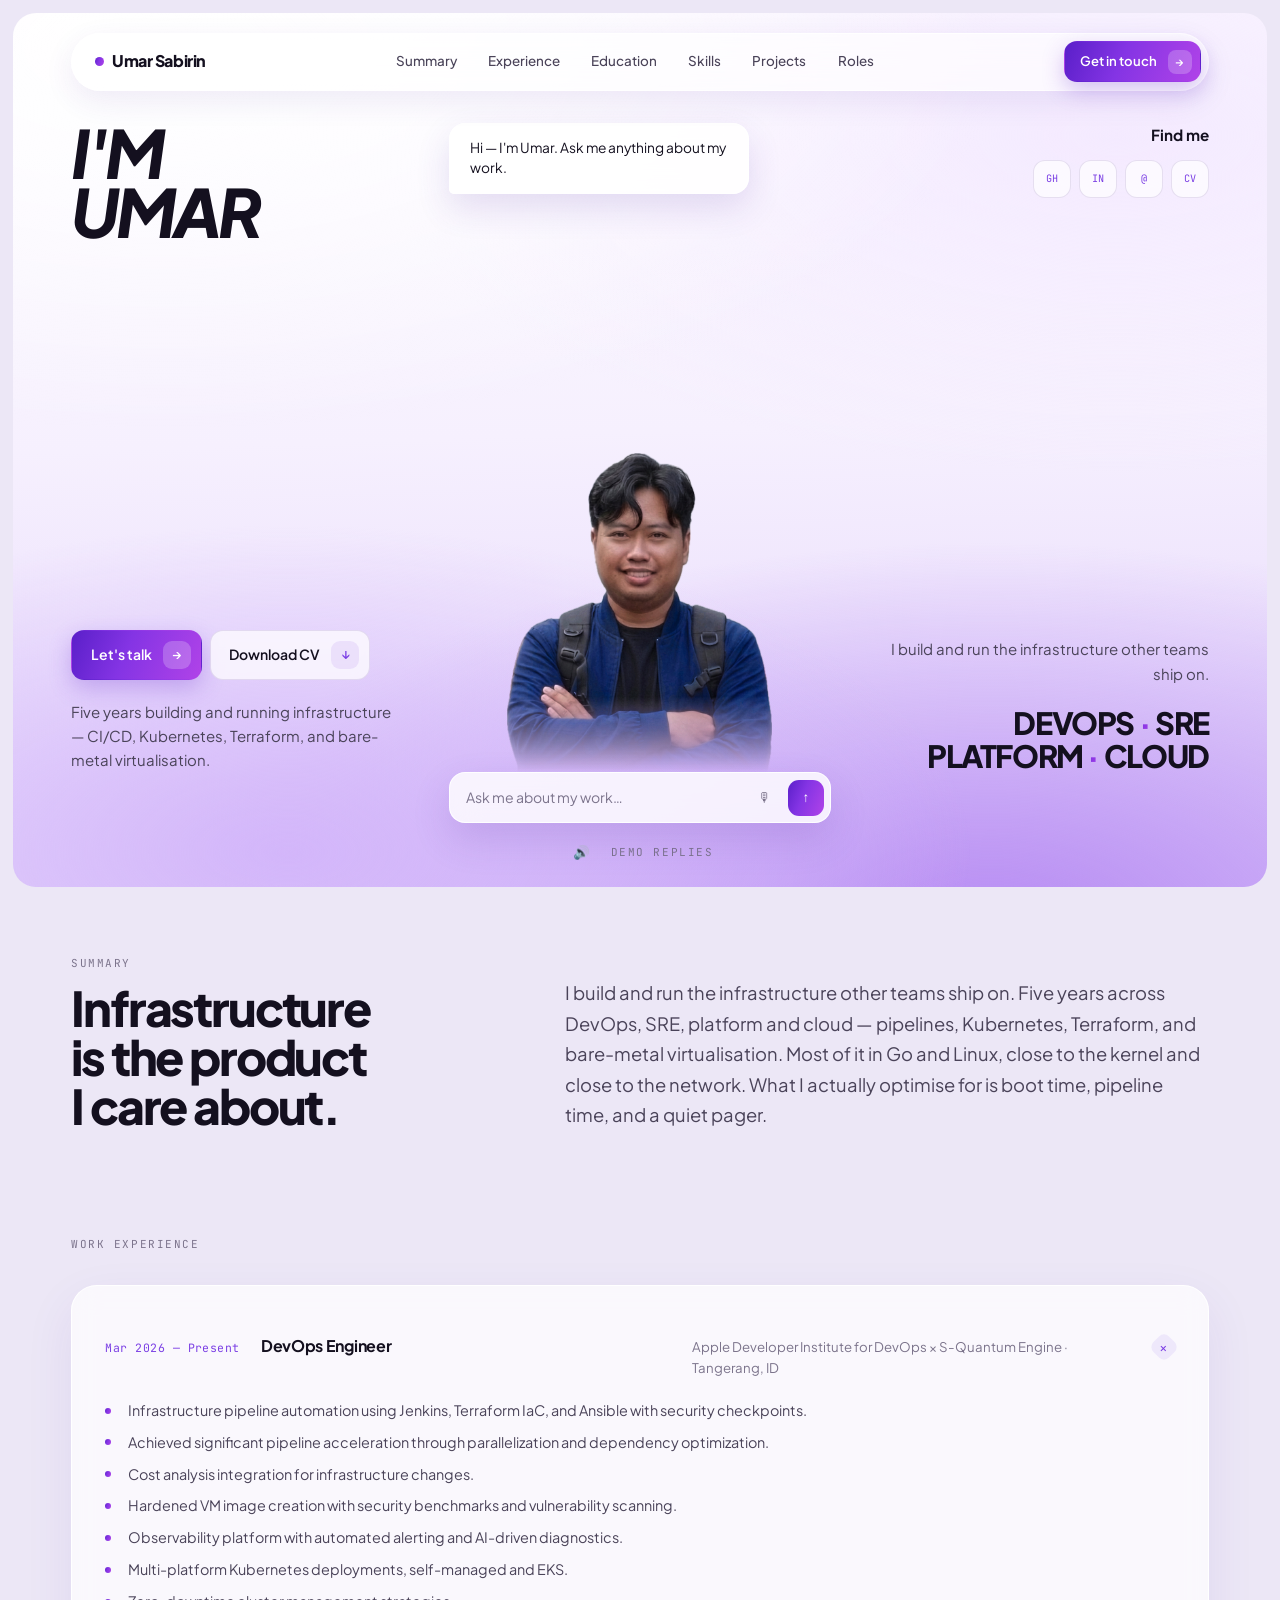
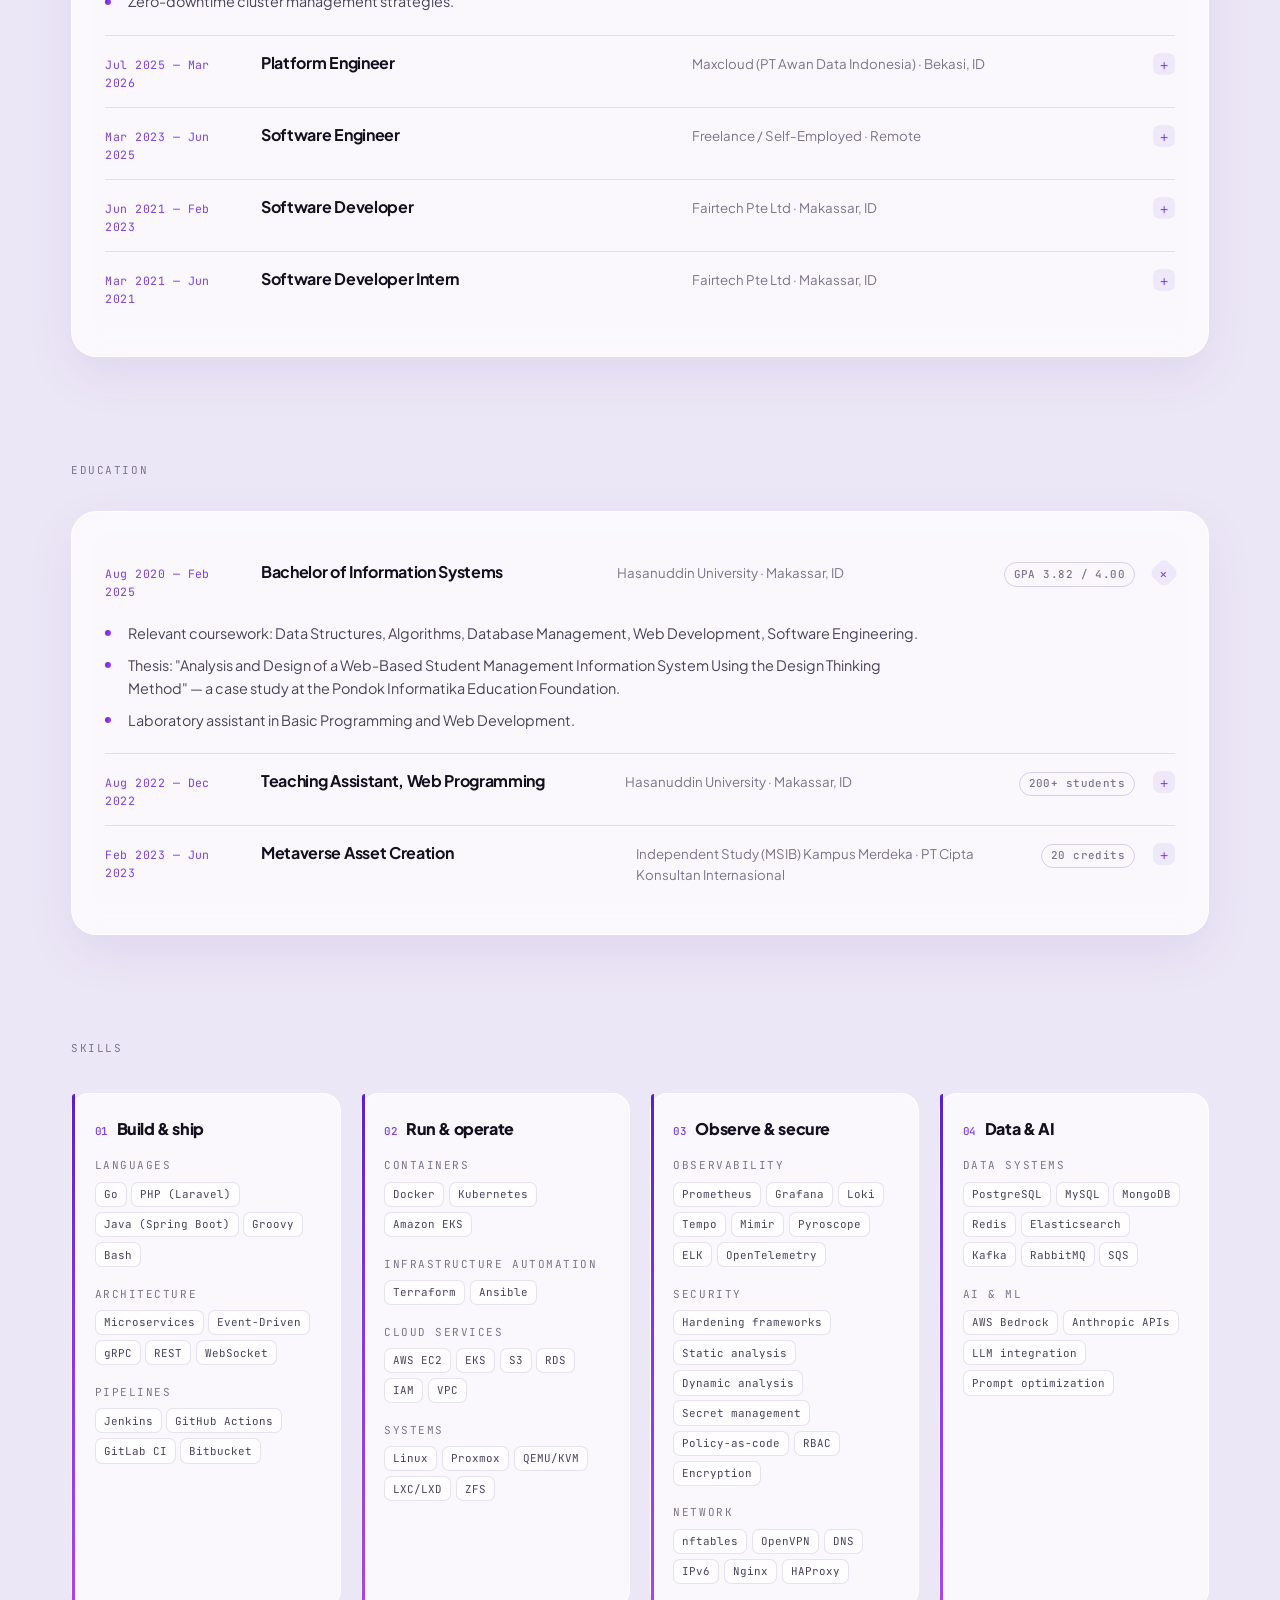
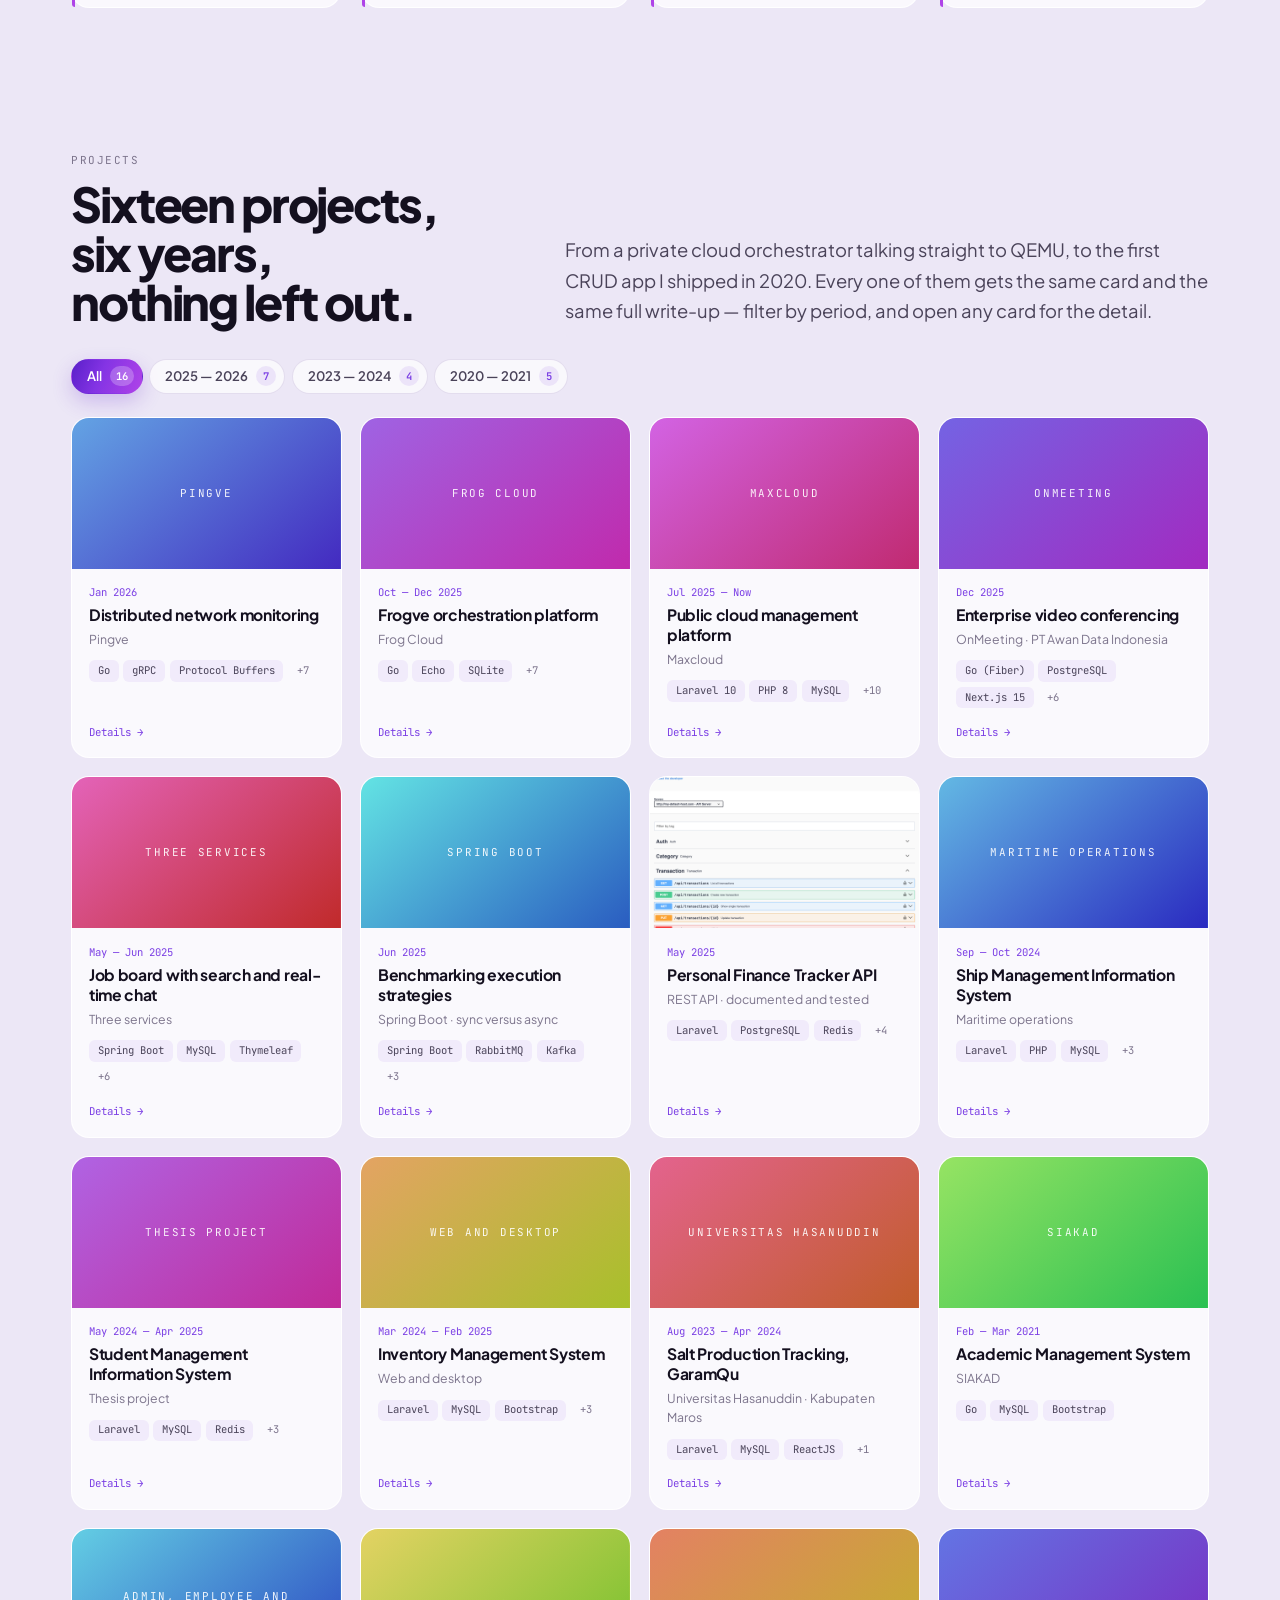
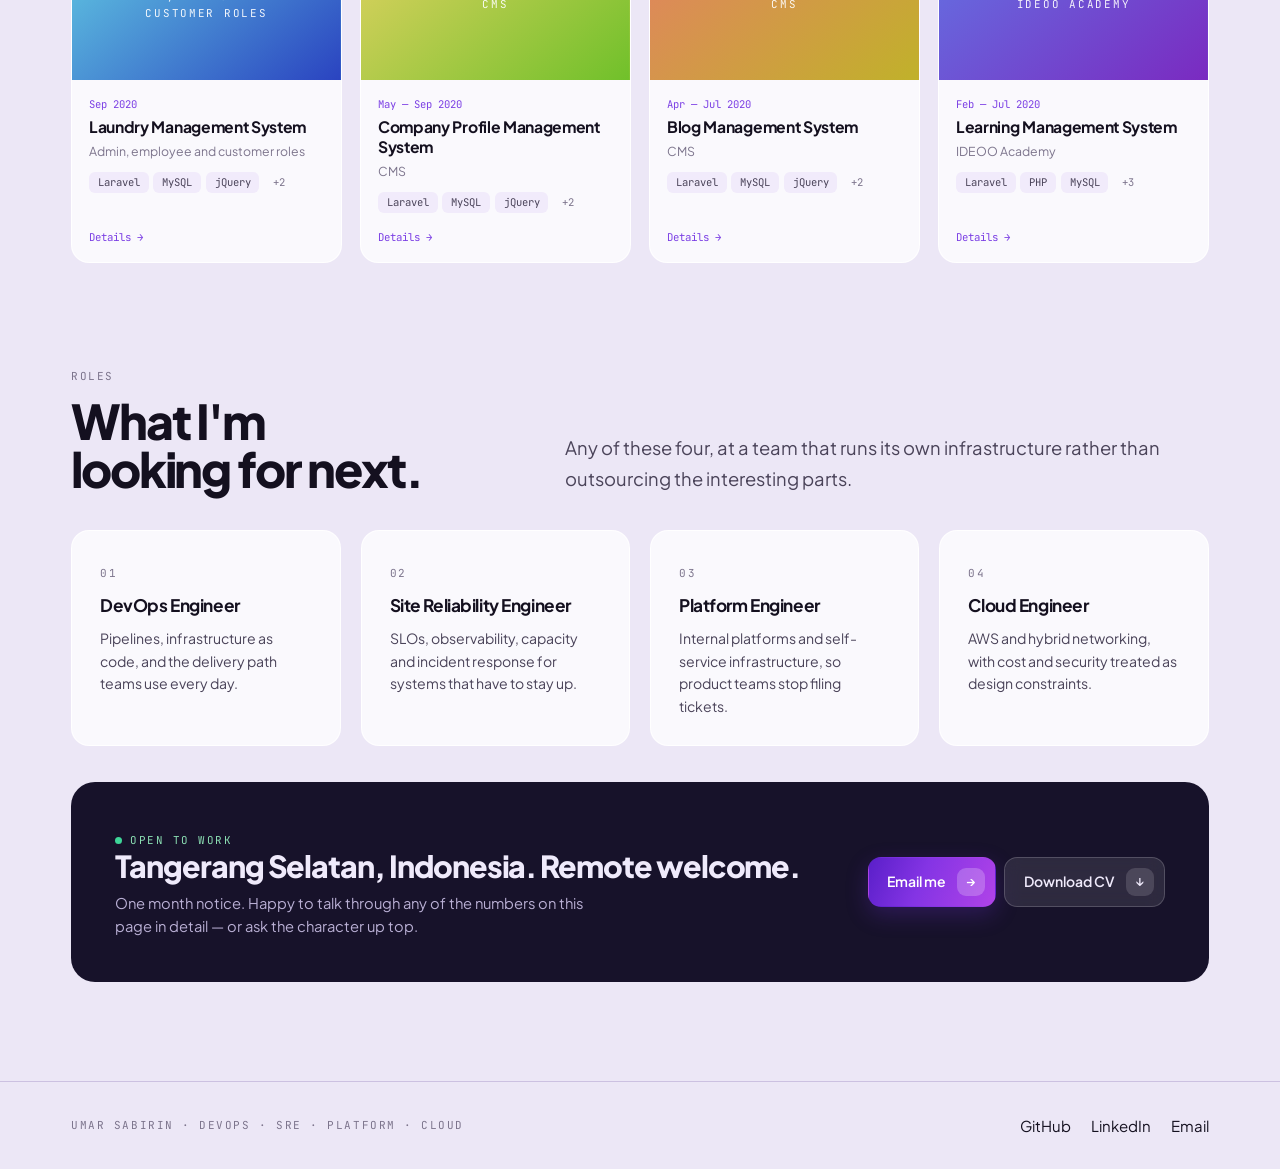
==== index.html @ d2789840 "feat: all sixteen projects as equals, skills regrouped into pillars Splitting the work into six feat" ====
<!doctype html>
<html lang="en">
<head>
<meta charset="utf-8">
<meta name="viewport" content="width=device-width, initial-scale=1">
<title>Umar Sabirin — DevOps · SRE · Platform · Cloud</title>
<meta name="description" content="Umar Sabirin — DevOps engineer. Five years across DevOps, SRE, platform and cloud.">
<link rel="preconnect" href="https://fonts.googleapis.com">
<link rel="preconnect" href="https://fonts.gstatic.com" crossorigin>
<link href="https://fonts.googleapis.com/css2?family=Plus+Jakarta+Sans:ital,wght@0,400;0,500;0,600;0,700;0,800;1,800&family=JetBrains+Mono:wght@400;500&display=swap" rel="stylesheet">
<link rel="stylesheet" href="assets/character.css">
<style>
*,*::before,*::after{box-sizing:border-box;margin:0;padding:0}
:root{
  --ink:#14101F; --ink2:#4A4359; --muted:#7C748C; --violet:#7B3FE4;
  --line:rgba(90,60,150,.14); --line2:rgba(90,60,150,.22);
  --grad:linear-gradient(112deg,#5A1FC9,#8434E4 42%,#B043E8);
  --sans:"Plus Jakarta Sans",Helvetica,Arial,sans-serif;
  --mono:"JetBrains Mono",ui-monospace,monospace;
  --gutter:clamp(1.5rem,4vw,3.5rem); --ease:cubic-bezier(.16,.84,.24,1);
  --sec:clamp(2.4rem,5.5vh,4rem);
}
html{scroll-behavior:smooth}
body{background:#ECE7F6;color:var(--ink);font-family:var(--sans);font-size:.9375rem;line-height:1.55;-webkit-font-smoothing:antialiased}
a{color:inherit;text-decoration:none}
.container{width:100%;max-width:1240px;margin-inline:auto;padding-inline:var(--gutter)}
.micro{font-family:var(--mono);font-size:.6875rem;letter-spacing:.14em;text-transform:uppercase;color:var(--muted)}

.btn{display:inline-flex;align-items:center;gap:.7rem;border-radius:13px;padding:.62rem .62rem .62rem 1.15rem;
  font-size:.875rem;font-weight:600;border:1px solid transparent;transition:transform .25s var(--ease),box-shadow .25s var(--ease),background .25s var(--ease)}
.btn i{width:28px;height:28px;border-radius:9px;display:grid;place-items:center;font-style:normal;font-size:.8rem;transition:transform .3s var(--ease)}
.btn:hover i{transform:translateX(3px)}
.btn--p{background-image:var(--grad);color:#fff;box-shadow:0 8px 22px rgba(105,45,205,.28)}
.btn--p i{background:rgba(255,255,255,.22)}
.btn--p:hover{transform:translateY(-2px)}
.btn--g{background:rgba(255,255,255,.72);border-color:var(--line);backdrop-filter:blur(8px)}
.btn--g i{background:rgba(123,63,228,.1);color:var(--violet)}
.btn--sm{padding:.48rem .48rem .48rem .95rem;font-size:.82rem}
.btn--sm i{width:24px;height:24px;border-radius:8px;font-size:.72rem}

.page{padding:clamp(.5rem,1vw,.9rem)}
.card{position:relative;min-height:calc(100svh - 2*clamp(.5rem,1vw,.9rem));display:flex;flex-direction:column;
  border-radius:clamp(16px,1.8vw,28px);overflow:clip;
  background:
    radial-gradient(115% 75% at 12% 4%,#fff 0%,rgba(255,255,255,0) 58%),
    radial-gradient(95% 62% at 88% 14%,#F4EAFF 0%,rgba(244,234,255,0) 62%),
    radial-gradient(80% 55% at 22% 96%,#D3B6FA 0%,rgba(211,182,250,0) 68%),
    radial-gradient(95% 62% at 78% 104%,#B78CF3 0%,rgba(183,140,243,0) 70%),
    linear-gradient(178deg,#FDFCFF,#F6F0FE 48%,#E3D3FB)}
.topbar{position:relative;z-index:6;padding-top:1.25rem;flex:none}
.bar{display:flex;align-items:center;gap:2rem;background:rgba(255,255,255,.66);backdrop-filter:blur(16px) saturate(1.3);
  border:1px solid rgba(255,255,255,.85);border-radius:999px;padding:.45rem .45rem .45rem 1.4rem;box-shadow:0 10px 30px rgba(80,40,160,.09)}
.brand{font-weight:800;font-size:1rem;letter-spacing:-.03em;display:inline-flex;align-items:center;gap:.55rem}
.brand span{width:9px;height:9px;border-radius:999px;background-image:var(--grad)}
.bar nav{display:flex;gap:.35rem;margin-inline:auto}
.bar nav a{font-size:.84rem;font-weight:500;color:var(--ink2);padding:.45rem .8rem;border-radius:999px}
.bar nav a:hover{background:rgba(123,63,228,.09);color:var(--violet)}
.stage{position:relative;z-index:1;flex:1;display:flex;min-height:0}
.stage>.container{flex:1;display:grid;grid-template-columns:minmax(0,1fr) minmax(260px,1.15fr) minmax(0,1fr);
  grid-template-rows:minmax(0,1fr) auto;column-gap:clamp(1.5rem,3.5vw,3.25rem);padding-block:2rem 1.25rem}
.side{grid-row:1;z-index:3;display:flex;flex-direction:column;justify-content:space-between;gap:2rem}
.side--l{grid-column:1}
.side--r{grid-column:3;align-items:flex-end;text-align:right}
.foot{display:flex;flex-direction:column;gap:1.25rem}
.side--r .foot{align-items:flex-end}
h1{font-style:italic;font-weight:800;text-transform:uppercase;font-size:clamp(2.1rem,5.2vw,4.4rem);line-height:.9;letter-spacing:-.055em}
.actions{display:flex;gap:.5rem;flex-wrap:wrap}
.blurb{line-height:1.62;color:var(--ink2);max-width:30ch}
.social h2{font-size:.95rem;font-weight:700;margin-bottom:.875rem}
.social div{display:flex;gap:.5rem;justify-content:flex-end}
.social a{width:38px;height:38px;border-radius:12px;background:rgba(255,255,255,.7);border:1px solid var(--line);
  display:grid;place-items:center;font-family:var(--mono);font-size:.64rem;color:var(--violet);transition:all .25s var(--ease)}
.social a:hover{background-image:var(--grad);color:#fff;transform:translateY(-2px)}
.hrole{font-weight:800;text-transform:uppercase;font-size:clamp(1.1rem,2.4vw,2.05rem);line-height:1.08;letter-spacing:-.045em}
.hrole em{font-style:normal;background-image:var(--grad);-webkit-background-clip:text;background-clip:text;color:transparent}
.avatar{grid-column:2;grid-row:1;z-index:2;position:relative;display:flex;align-items:flex-end;justify-content:center;min-height:0}
.avatar>[data-avatar]{width:100%;max-width:265px;height:clamp(170px,38svh,350px);
  -webkit-mask-image:linear-gradient(to bottom,#000 78%,rgba(0,0,0,.35) 93%,transparent);
  mask-image:linear-gradient(to bottom,#000 78%,rgba(0,0,0,.35) 93%,transparent)}
img[data-avatar]{object-fit:contain;object-position:50% 100%;
  animation:breathe 5.5s ease-in-out infinite}
img[data-avatar].is-speaking{animation-duration:2.4s}
.bubble{position:absolute;top:0;left:0;z-index:5;background:rgba(255,255,255,.9);backdrop-filter:blur(12px);
  border:1px solid rgba(255,255,255,.92);border-radius:16px 16px 16px 5px;padding:.875rem 1.25rem;
  width:clamp(212px,24vw,300px);max-height:46%;overflow-y:auto;font-size:.86rem;line-height:1.5;color:var(--ink);
  box-shadow:0 14px 34px rgba(80,40,160,.14);opacity:0;transform:translateY(8px) scale(.96);pointer-events:none;
  transition:opacity .4s var(--ease),transform .4s var(--ease)}
.bubble.is-visible{opacity:1;transform:none}
.composer{grid-column:2;grid-row:2;z-index:6;justify-self:center;width:100%;max-width:400px}
.composer form{display:flex;align-items:center;gap:.5rem;background:rgba(255,255,255,.82);backdrop-filter:blur(14px);
  border:1px solid rgba(255,255,255,.9);border-radius:16px;padding:.4rem .4rem .4rem 1.05rem;box-shadow:0 16px 38px rgba(80,40,160,.16)}
.composer input{flex:1;min-width:0;border:0;background:transparent;font:inherit;font-size:.88rem;color:var(--ink)}
.composer input::placeholder{color:var(--muted)}
.icon{border:0;cursor:pointer;background:transparent;width:30px;height:30px;border-radius:9px;display:grid;place-items:center;color:var(--muted)}
.icon:hover{background:rgba(123,63,228,.1);color:var(--violet)}
.send{border:0;cursor:pointer;border-radius:11px;background-image:var(--grad);color:#fff;width:36px;height:36px;display:grid;place-items:center}
.cfoot{display:flex;align-items:center;justify-content:center;gap:.875rem;margin-top:.875rem}

.sec{padding-block:var(--sec)}
.shead{display:grid;grid-template-columns:minmax(0,.8fr) minmax(0,1.2fr);gap:clamp(1.5rem,5vw,4.5rem);align-items:end}
.shead h2{font-size:clamp(1.75rem,4vw,3rem);font-weight:800;letter-spacing:-.045em;line-height:1.02;margin-top:.7rem;text-wrap:balance}
.lead{font-size:clamp(1rem,1.5vw,1.15rem);line-height:1.66;color:var(--ink2)}
@media(max-width:820px){.shead{grid-template-columns:1fr}}

.panel{background:rgba(255,255,255,.72);border:1px solid rgba(255,255,255,.9);border-radius:clamp(16px,2vw,26px);
  box-shadow:0 18px 50px rgba(80,40,160,.08);backdrop-filter:blur(14px);
  padding:clamp(1.25rem,2.6vw,2.1rem);margin-top:clamp(1.5rem,3.5vh,2.25rem)}

.xp{display:grid;gap:0}
.xp>li{list-style:none;border-top:1px solid var(--line)}
.xp>li:first-child{border-top:0}
.xp summary{cursor:pointer;list-style:none;display:flex;flex-wrap:wrap;align-items:baseline;
  gap:.3rem 1.1rem;padding-block:.95rem;border-radius:10px;transition:background .2s var(--ease)}
.xp summary::-webkit-details-marker{display:none}
.xp summary:hover{background:rgba(123,63,228,.05)}
.xp summary:hover .c{color:var(--violet)}
.xp .p{flex:0 0 138px;font-family:var(--mono);font-size:.72rem;letter-spacing:.04em;color:var(--violet)}
.xp .c{flex:1 1 210px;font-weight:700;font-size:1rem;letter-spacing:-.02em;transition:color .2s}
.xp .l{flex:1 1 240px;font-size:.83rem;color:var(--muted)}
.xp .chev{margin-left:auto;width:22px;height:22px;flex:none;display:grid;place-items:center;
  border-radius:7px;background:rgba(123,63,228,.09);color:var(--violet);font-size:.85rem;line-height:1;
  transition:transform .3s var(--ease)}
.xp details[open] .chev{transform:rotate(45deg)}
.xp .body{padding:.35rem 0 1.35rem}
.xp ul{display:grid;gap:.55rem;padding-left:0}
.xp ul li{list-style:none;position:relative;padding-left:1.4rem;color:var(--ink2);line-height:1.6;
  font-size:.9rem;max-width:74ch}
.xp ul li::before{content:"";position:absolute;left:0;top:.6em;width:6px;height:6px;border-radius:99px;background-image:var(--grad)}
.xp .gpa{font-family:var(--mono);font-size:.68rem;font-weight:500;letter-spacing:.04em;color:var(--muted);
  border:1px solid var(--line2);border-radius:999px;padding:.18rem .55rem;white-space:nowrap}
.xp .gpa--l{color:var(--violet);border-color:rgba(123,63,228,.32)}
.xp .gpa--l:hover{background:rgba(123,63,228,.1)}
.stk{display:flex;flex-wrap:wrap;gap:.3rem}
.stk li{list-style:none;padding:.18rem .55rem;max-width:none;background:rgba(123,63,228,.07);border-radius:6px;
  font-family:var(--mono);font-size:.66rem;color:var(--ink2);line-height:1.5}
.stk li::before{display:none}
.stk li.mo{background:transparent;color:var(--muted)}
.xp ul.stk{margin-bottom:.9rem}
@media(max-width:680px){.xp .p{flex-basis:100%}.xp .l{flex-basis:100%}}

.skl{margin-top:clamp(1.75rem,4vh,2.5rem);display:grid;grid-template-columns:repeat(4,minmax(0,1fr));
  gap:clamp(.9rem,1.8vw,1.25rem)}
@media(max-width:1080px){.skl{grid-template-columns:repeat(2,minmax(0,1fr))}}
@media(max-width:600px){.skl{grid-template-columns:1fr}}
.pil{position:relative;background:rgba(255,255,255,.72);border:1px solid rgba(255,255,255,.9);
  border-radius:18px;padding:clamp(1.1rem,2.2vw,1.4rem);display:flex;flex-direction:column;gap:1rem;
  opacity:0;transform:translateY(14px);
  transition:opacity .6s var(--ease),transform .6s var(--ease),box-shadow .3s var(--ease)}
.pil.in{opacity:1;transform:none}
.pil:hover{box-shadow:0 18px 44px rgba(80,40,160,.11)}
.pil::before{content:"";position:absolute;inset:0 auto 0 0;width:3px;border-radius:18px 0 0 18px;
  background-image:var(--grad);transform:scaleY(0);transform-origin:top;transition:transform .5s var(--ease) .2s}
.pil.in::before{transform:scaleY(1)}
.pil h3{display:flex;align-items:baseline;gap:.55rem;font-size:1rem;font-weight:800;letter-spacing:-.025em}
.pil h3 .n{font-family:var(--mono);font-size:.68rem;font-weight:500;color:var(--violet)}
.grp>span{display:block;margin-bottom:.45rem}
.grp+.grp{margin-top:.15rem}
.grp{opacity:0;transform:translateY(8px);transition:opacity .5s var(--ease),transform .5s var(--ease)}
.pil.in .grp{opacity:1;transform:none}
.pil.in .grp:nth-child(2){transition-delay:.14s}
.pil.in .grp:nth-child(3){transition-delay:.22s}
.pil.in .grp:nth-child(4){transition-delay:.3s}
.pil.in .grp:nth-child(5){transition-delay:.38s}
.chips{display:flex;flex-wrap:wrap;gap:.3rem}
.chips li{list-style:none;font-family:var(--mono);font-size:.68rem;color:var(--ink2);line-height:1.5;
  background:rgba(255,255,255,.7);border:1px solid var(--line);border-radius:7px;padding:.22rem .5rem;
  transition:transform .22s var(--ease),background .22s,color .22s,border-color .22s}
.chips li.hot{cursor:pointer}
.chips li.hot:hover,.chips li.on{background-image:var(--grad);color:#fff;border-color:transparent;transform:translateY(-2px)}
.hint{margin-top:1.1rem;min-height:1.35rem;font-family:var(--mono);font-size:.7rem;letter-spacing:.03em;
  color:var(--violet);opacity:0;transform:translateY(-4px);transition:opacity .25s var(--ease),transform .25s var(--ease)}
.hint.on{opacity:1;transform:none}

.filt{margin-top:clamp(1.5rem,3.5vh,2.25rem);display:flex;flex-wrap:wrap;gap:.4rem}
.fb{cursor:pointer;font:inherit;font-size:.82rem;font-weight:600;display:inline-flex;align-items:center;gap:.5rem;
  background:rgba(255,255,255,.7);border:1px solid var(--line);border-radius:999px;padding:.42rem .5rem .42rem .95rem;
  color:var(--ink2);transition:all .25s var(--ease)}
.fb i{font-style:normal;font-family:var(--mono);font-size:.66rem;min-width:20px;height:20px;padding:0 .35rem;
  border-radius:999px;background:rgba(123,63,228,.1);color:var(--violet);display:grid;place-items:center}
.fb:hover{border-color:var(--violet);color:var(--ink)}
.fb.is-on{background-image:var(--grad);border-color:transparent;color:#fff;box-shadow:0 8px 20px rgba(105,45,205,.24)}
.fb.is-on i{background:rgba(255,255,255,.24);color:#fff}

.pgrid{margin-top:clamp(1.1rem,2.5vh,1.5rem);display:grid;grid-template-columns:repeat(4,minmax(0,1fr));
  gap:clamp(.85rem,1.6vw,1.15rem)}
@media(max-width:1080px){.pgrid{grid-template-columns:repeat(3,minmax(0,1fr))}}
@media(max-width:820px){.pgrid{grid-template-columns:repeat(2,minmax(0,1fr))}}
@media(max-width:520px){.pgrid{grid-template-columns:1fr}}
.pcard.out{display:none}
.pcard.pop{animation:pop .38s var(--ease) both}
@keyframes pop{from{opacity:0;transform:translateY(12px) scale(.96)}}
.pcard{cursor:pointer;display:flex;flex-direction:column;background:rgba(255,255,255,.74);
  border:1px solid rgba(255,255,255,.9);border-radius:18px;overflow:hidden;
  transition:transform .3s var(--ease),box-shadow .3s var(--ease),opacity .3s var(--ease)}
.pcard:hover,.pcard:focus-visible{transform:translateY(-4px);box-shadow:0 20px 44px rgba(80,40,160,.15);outline:none}
.pcard.dim{opacity:.3}
.pcard.lit{box-shadow:0 0 0 2px var(--violet),0 18px 40px rgba(80,40,160,.18)}
.cov{aspect-ratio:16/9;display:grid;place-items:center;background-size:cover;background-position:center;
  background-image:linear-gradient(140deg,hsl(var(--hue) 70% 64%),hsl(calc(var(--hue) + 40) 64% 46%))}
.cov span{font-family:var(--mono);font-size:.68rem;letter-spacing:.16em;color:rgba(255,255,255,.92);
  text-align:center;padding:0 1rem}
.cov.has span{display:none}
.pcb{padding:.95rem 1.05rem .2rem;display:flex;flex-direction:column;gap:.3rem;flex:1}
.pcb .p{font-family:var(--mono);font-size:.66rem;color:var(--violet)}
.pcb h3{font-size:.98rem;font-weight:700;letter-spacing:-.02em;line-height:1.28}
.pcb .l{font-size:.77rem;color:var(--muted)}
.pcb .stk{margin-top:.4rem}
.more{padding:.75rem 1.05rem 1.05rem;font-family:var(--mono);font-size:.67rem;color:var(--violet);
  display:flex;align-items:center;gap:.4rem}
.more i{font-style:normal;transition:transform .3s var(--ease)}
.pcard:hover .more i{transform:translateX(4px)}
.pcd[hidden]{display:none}

.modal{position:fixed;inset:0;z-index:60;display:grid;place-items:center;padding:clamp(.9rem,4vw,2.5rem)}
.modal[hidden]{display:none}
.mbg{position:absolute;inset:0;background:rgba(20,14,32,.55);backdrop-filter:blur(6px);animation:mfade .3s var(--ease)}
.mbox{position:relative;width:min(720px,100%);max-height:86svh;overflow-y:auto;background:#FBF8FF;
  border-radius:clamp(16px,2vw,22px);box-shadow:0 40px 90px rgba(30,10,70,.35);animation:mrise .35s var(--ease)}
@keyframes mfade{from{opacity:0}}
@keyframes mrise{from{opacity:0;transform:translateY(18px) scale(.97)}}
.mx{position:absolute;top:.85rem;right:.85rem;z-index:2;width:34px;height:34px;border:0;cursor:pointer;
  border-radius:10px;background:rgba(255,255,255,.88);color:var(--ink);font-size:1.2rem;line-height:1;
  box-shadow:0 4px 14px rgba(30,10,70,.18)}
.mx:hover{background:#fff;color:var(--violet)}
.mcov{aspect-ratio:16/7;background-size:cover;background-position:center;display:grid;place-items:center;
  background-image:linear-gradient(140deg,hsl(var(--hue,265) 70% 64%),hsl(calc(var(--hue,265) + 40) 64% 46%))}
.mcov span{font-family:var(--mono);font-size:.72rem;letter-spacing:.18em;color:rgba(255,255,255,.92)}
.mcov.has span{display:none}
.mbody{padding:clamp(1.2rem,3vw,1.9rem)}
.mbody .p{font-family:var(--mono);font-size:.7rem;color:var(--violet)}
.mbody h3{font-size:clamp(1.15rem,2.4vw,1.5rem);font-weight:800;letter-spacing:-.03em;margin-top:.3rem;line-height:1.15}
.mbody .l{display:block;font-size:.85rem;color:var(--muted);margin-top:.3rem}
.mbody .gpa{display:inline-block;margin-top:.7rem;font-family:var(--mono);font-size:.68rem;color:var(--muted);
  border:1px solid var(--line2);border-radius:999px;padding:.18rem .55rem}
.mbody .gpa--l{color:var(--violet);border-color:rgba(123,63,228,.32)}
.mbody .stk{margin-top:.9rem}
.mbody .bl{margin-top:1.05rem;display:grid;gap:.55rem;border-top:1px solid var(--line);padding-top:1.05rem}
.mbody .bl li{list-style:none;position:relative;padding-left:1.4rem;color:var(--ink2);font-size:.89rem;line-height:1.6}
.mbody .bl li::before{content:"";position:absolute;left:0;top:.6em;width:6px;height:6px;border-radius:99px;background-image:var(--grad)}
body.lock{overflow:hidden}
@media(prefers-reduced-motion:reduce){
  .pil,.grp{opacity:1;transform:none;transition:none}
  .pil::before{transform:scaleY(1)}
  .mbg,.mbox,.pcard.pop{animation:none}
}

.roles{margin-top:clamp(1.75rem,4vh,2.5rem);display:grid;grid-template-columns:repeat(4,minmax(0,1fr));
  gap:clamp(1rem,2vw,1.25rem)}
@media(max-width:1080px){.roles{grid-template-columns:repeat(2,minmax(0,1fr))}}
@media(max-width:560px){.roles{grid-template-columns:1fr}}
.roles article{position:relative;background:rgba(255,255,255,.74);border:1px solid rgba(255,255,255,.9);
  border-radius:18px;padding:clamp(1.25rem,2.5vw,1.75rem);overflow:hidden;
  transition:transform .28s var(--ease),box-shadow .28s var(--ease)}
.roles article::before{content:"";position:absolute;inset:0 auto 0 0;width:3px;background-image:var(--grad);
  transform:scaleY(0);transform-origin:bottom;transition:transform .32s var(--ease)}
.roles article:hover{transform:translateY(-3px);box-shadow:0 18px 40px rgba(80,40,160,.12)}
.roles article:hover::before{transform:scaleY(1)}
.roles h3{margin-top:.6rem;font-size:1.08rem;font-weight:700;letter-spacing:-.025em}
.roles p{margin-top:.5rem;color:var(--ink2);font-size:.88rem;line-height:1.6}

.hire{margin-top:clamp(2rem,4vh,2.75rem);border-radius:clamp(16px,2vw,24px);background:#17122A;color:#EFEAFB;
  padding:clamp(1.75rem,4vw,2.75rem);display:grid;grid-template-columns:minmax(0,1fr) auto;
  gap:clamp(1.25rem,3vw,2.5rem);align-items:center}
.hire h3{font-size:clamp(1.3rem,2.6vw,1.9rem);font-weight:800;letter-spacing:-.035em;line-height:1.1}
.hire p{margin-top:.6rem;color:#B9AFD4;font-size:.92rem;max-width:46ch}
.hire .dot{display:inline-flex;align-items:center;gap:.5rem;font-family:var(--mono);font-size:.68rem;
  letter-spacing:.14em;text-transform:uppercase;color:#8CE0B4}
.hire .dot::before{content:"";width:7px;height:7px;border-radius:99px;background:#3ED598}
.hire .acts{display:flex;gap:.5rem;flex-wrap:wrap}
.hire .btn--g{background:rgba(255,255,255,.1);border-color:rgba(255,255,255,.18);color:#EFEAFB}
.hire .btn--g i{background:rgba(255,255,255,.14);color:#EFEAFB}
@media(max-width:820px){.hire{grid-template-columns:1fr}}

.pagefoot{border-top:1px solid var(--line2);margin-top:var(--sec)}
.pagefoot .container{display:flex;flex-wrap:wrap;gap:1rem;align-items:center;padding-block:2rem}
.pagefoot .links{margin-left:auto;display:flex;gap:1.25rem}
.pagefoot a:hover{color:var(--violet)}

@media(max-width:880px){
  .bar nav{display:none}.bar{justify-content:space-between}
  .card{min-height:0}
  .stage>.container{grid-template-columns:1fr;grid-template-rows:repeat(4,auto);row-gap:2rem;padding-block:2rem}
  .side--l{grid-column:1;grid-row:1;justify-content:flex-start;gap:1.25rem}
  .avatar{grid-column:1;grid-row:2}.avatar>[data-avatar]{height:300px}
  .composer{grid-column:1;grid-row:3;max-width:none}
  .side--r{grid-column:1;grid-row:4;align-items:flex-start;text-align:left;justify-content:flex-start;gap:1.25rem}
  .side--r .foot{align-items:flex-start}.social div{justify-content:flex-start}
  .bubble{left:auto;right:0;border-radius:16px 16px 5px 16px}
}
</style>
</head>
<body>
<div class="page"><div class="card">
  <header class="topbar"><div class="container"><div class="bar">
    <a class="brand" href="/"><span></span>Umar Sabirin</a>
    <nav>
      <a href="#summary">Summary</a><a href="#experience">Experience</a>
      <a href="#education">Education</a><a href="#skills">Skills</a>
      <a href="#projects">Projects</a><a href="#roles">Roles</a>
    </nav>
    <a class="btn btn--p btn--sm" href="mailto:umarsabirin369@gmail.com">Get in touch <i>→</i></a>
  </div></div></header>

  <main class="stage"><div class="container">
    <section class="side side--l">
      <h1>I'm<br>Umar</h1>
      <div class="foot">
        <div class="actions">
          <a class="btn btn--p" href="mailto:umarsabirin369@gmail.com">Let's talk <i>→</i></a>
          <a class="btn btn--g" href="assets/Umar_Sabirin_CV_DevOps.pdf" download>Download CV <i>↓</i></a>
        </div>
        <p class="blurb">Five years building and running infrastructure — CI/CD, Kubernetes, Terraform, and bare-metal virtualisation.</p>
      </div>
    </section>

    <figure class="avatar">
      <div class="bubble" data-bubble role="status" aria-live="polite"></div>
      <img data-avatar src="assets/umar.png" alt="Umar Sabirin" width="780" height="940">
    </figure>

    <section class="side side--r">
      <div class="social"><h2>Find me</h2><div>
        <a href="https://github.com/umars28" title="GitHub">GH</a><a href="https://www.linkedin.com/in/umar-sabirin-5896481a5" title="LinkedIn">IN</a><a href="mailto:umarsabirin369@gmail.com" title="Email">@</a><a href="assets/Umar_Sabirin_CV_DevOps.pdf" title="Download CV" download>CV</a>
      </div></div>
      <div class="foot">
        <p class="blurb">I build and run the infrastructure other teams ship on.</p>
        <p class="hrole">DevOps <em>·</em> SRE<br>Platform <em>·</em> Cloud</p>
      </div>
    </section>

    <div class="composer">
      <form data-form autocomplete="off">
        <input data-input type="text" placeholder="Ask me about my work…" aria-label="Ask Umar">
        <button class="icon" type="button" data-mic aria-label="Voice input">🎙</button>
        <button class="send" type="submit" aria-label="Send">↑</button>
      </form>
      <div class="cfoot">
        <button class="icon" type="button" data-voice aria-pressed="true" aria-label="Toggle voice">🔊</button>
        <span class="micro">Demo replies</span>
      </div>
    </div>
  </div></main>
</div></div>

<section class="sec" id="summary"><div class="container">
  <div class="shead">
    <div>
      <span class="micro">Summary</span>
      <h2>Infrastructure is the product I care about.</h2>
    </div>
    <p class="lead">I build and run the infrastructure other teams ship on. Five years across DevOps, SRE, platform and cloud — pipelines, Kubernetes, Terraform, and bare-metal virtualisation. Most of it in Go and Linux, close to the kernel and close to the network. What I actually optimise for is boot time, pipeline time, and a quiet pager.</p>
  </div>

</div></section>

<section class="sec" id="experience"><div class="container">
  <div class="shead">
    <div><span class="micro">Work experience</span></div>
  </div>

  <div class="panel">
    <ol class="xp">
      <li><details open>
        <summary>
          <span class="p">Mar 2026 — Present</span>
          <span class="c">DevOps Engineer</span>
          <span class="l">Apple Developer Institute for DevOps × S-Quantum Engine · Tangerang, ID</span>
          <span class="chev">+</span>
        </summary>
        <div class="body">
          <ul>
    <li>Infrastructure pipeline automation using Jenkins, Terraform IaC, and Ansible with security checkpoints.</li>
    <li>Achieved significant pipeline acceleration through parallelization and dependency optimization.</li>
    <li>Cost analysis integration for infrastructure changes.</li>
    <li>Hardened VM image creation with security benchmarks and vulnerability scanning.</li>
    <li>Observability platform with automated alerting and AI-driven diagnostics.</li>
    <li>Multi-platform Kubernetes deployments, self-managed and EKS.</li>
    <li>Zero-downtime cluster management strategies.</li>
          </ul>
        </div>
      </details></li>
      <li><details>
        <summary>
          <span class="p">Jul 2025 — Mar 2026</span>
          <span class="c">Platform Engineer</span>
          <span class="l">Maxcloud (PT Awan Data Indonesia) · Bekasi, ID</span>
          <span class="chev">+</span>
        </summary>
        <div class="body">
          <ul>
    <li>High-concurrency gRPC/SSE stream multiplexing engine.</li>
    <li>VM orchestration with significant performance improvements.</li>
    <li>Payment system reliability via multi-gateway architecture.</li>
    <li>Enterprise configuration system reducing deployment times.</li>
    <li>Self-service load-balancing infrastructure.</li>
    <li>Comprehensive testing across payment, streaming, and virtualization systems.</li>
          </ul>
        </div>
      </details></li>
      <li><details>
        <summary>
          <span class="p">Mar 2023 — Jun 2025</span>
          <span class="c">Software Engineer</span>
          <span class="l">Freelance / Self-Employed · Remote</span>
          <span class="chev">+</span>
        </summary>
        <div class="body">
          <ul>
    <li>Message queue performance analysis and optimization.</li>
    <li>Microservices architecture with real-time communication capabilities.</li>
    <li>API security implementation with authentication and caching.</li>
    <li>Government research platform architecture.</li>
    <li>Domain-specific platforms across maritime, retail, and education sectors.</li>
          </ul>
        </div>
      </details></li>
      <li><details>
        <summary>
          <span class="p">Jun 2021 — Feb 2023</span>
          <span class="c">Software Developer</span>
          <span class="l">Fairtech Pte Ltd · Makassar, ID</span>
          <span class="chev">+</span>
        </summary>
        <div class="body">
          <ul>
    <li>Database optimization for multi-tenant environments.</li>
    <li>Regional business logic implementation across Southeast Asia.</li>
    <li>Third-party shipping integration.</li>
    <li>Video conferencing platform integration.</li>
    <li>Search functionality implementation.</li>
          </ul>
        </div>
      </details></li>
      <li><details>
        <summary>
          <span class="p">Mar 2021 — Jun 2021</span>
          <span class="c">Software Developer Intern</span>
          <span class="l">Fairtech Pte Ltd · Makassar, ID</span>
          <span class="chev">+</span>
        </summary>
        <div class="body">
          <ul>
    <li>Content management interface development.</li>
    <li>Security validation improvements.</li>
    <li>Internal tracking systems.</li>
    <li>Database design enhancements.</li>
          </ul>
        </div>
      </details></li>
    </ol>
  </div>
</div></section>

<section class="sec" id="education"><div class="container">
  <div class="shead">
    <div><span class="micro">Education</span></div>
  </div>

  <div class="panel">
    <ol class="xp">
      <li><details open>
        <summary>
          <span class="p">Aug 2020 — Feb 2025</span>
          <span class="c">Bachelor of Information Systems</span>
          <span class="l">Hasanuddin University · Makassar, ID</span>
          <span class="gpa">GPA 3.82 / 4.00</span>
          <span class="chev">+</span>
        </summary>
        <div class="body">
          <ul>
    <li>Relevant coursework: Data Structures, Algorithms, Database Management, Web Development, Software Engineering.</li>
    <li>Thesis: "Analysis and Design of a Web-Based Student Management Information System Using the Design Thinking Method" — a case study at the Pondok Informatika Education Foundation.</li>
    <li>Laboratory assistant in Basic Programming and Web Development.</li>
          </ul>
        </div>
      </details></li>
      <li><details>
        <summary>
          <span class="p">Aug 2022 — Dec 2022</span>
          <span class="c">Teaching Assistant, Web Programming</span>
          <span class="l">Hasanuddin University · Makassar, ID</span>
          <span class="gpa">200+ students</span>
          <span class="chev">+</span>
        </summary>
        <div class="body">
          <ul>
    <li>Mentored students through Web Programming and Basic Programming courses.</li>
    <li>Guided third-year Information Systems students in Web Programming, and first-year students in Basic Programming.</li>
    <li>Ran teaching sessions, gave guidance, and marked assignments.</li>
    <li>Developed and organised course materials.</li>
          </ul>
        </div>
      </details></li>
      <li><details>
        <summary>
          <span class="p">Feb 2023 — Jun 2023</span>
          <span class="c">Metaverse Asset Creation</span>
          <span class="l">Independent Study (MSIB) Kampus Merdeka · PT Cipta Konsultan Internasional</span>
          <span class="gpa">20 credits</span>
          <span class="chev">+</span>
        </summary>
        <div class="body">
          <ul>
    <li>Coursework: Metaverse Asset Creation, Commercialization, Corporate Innovation, 3D Digital Asset Creation, Metaverse Design, Roblox Game Design and Coding.</li>
    <li>Led the team, created 3D digital assets, designed the metaverse environment, and coded the Roblox game.</li>
    <li>Final project in collaboration with Corporate Innovation Asia (CIAS) and WIR Group.</li>
          </ul>
        </div>
      </details></li>
    </ol>
  </div>
</div></section>

<section class="sec" id="skills"><div class="container">
  <div class="shead">
    <div><span class="micro">Skills</span></div>
  </div>

  <div class="skl">
    <section class="pil" style="--i:0">
      <h3><span class="n">01</span>Build & ship</h3>
      <div class="grp"><span class="micro">Languages</span><ul class="chips"><li data-t="go">Go</li><li data-t="phplaravel">PHP (Laravel)</li><li data-t="javaspringboot">Java (Spring Boot)</li><li data-t="groovy">Groovy</li><li data-t="bash">Bash</li></ul></div>
      <div class="grp"><span class="micro">Architecture</span><ul class="chips"><li data-t="microservices">Microservices</li><li data-t="eventdriven">Event-Driven</li><li data-t="grpc">gRPC</li><li data-t="rest">REST</li><li data-t="websocket">WebSocket</li></ul></div>
      <div class="grp"><span class="micro">Pipelines</span><ul class="chips"><li data-t="jenkins">Jenkins</li><li data-t="githubactions">GitHub Actions</li><li data-t="gitlabci">GitLab CI</li><li data-t="bitbucket">Bitbucket</li></ul></div>
    </section>
    <section class="pil" style="--i:1">
      <h3><span class="n">02</span>Run & operate</h3>
      <div class="grp"><span class="micro">Containers</span><ul class="chips"><li data-t="docker">Docker</li><li data-t="kubernetes">Kubernetes</li><li data-t="amazoneks">Amazon EKS</li></ul></div>
      <div class="grp"><span class="micro">Infrastructure automation</span><ul class="chips"><li data-t="terraform">Terraform</li><li data-t="ansible">Ansible</li></ul></div>
      <div class="grp"><span class="micro">Cloud services</span><ul class="chips"><li data-t="awsec2">AWS EC2</li><li data-t="eks">EKS</li><li data-t="s3">S3</li><li data-t="rds">RDS</li><li data-t="iam">IAM</li><li data-t="vpc">VPC</li></ul></div>
      <div class="grp"><span class="micro">Systems</span><ul class="chips"><li data-t="linux">Linux</li><li data-t="proxmox">Proxmox</li><li data-t="qemukvm">QEMU/KVM</li><li data-t="lxclxd">LXC/LXD</li><li data-t="zfs">ZFS</li></ul></div>
    </section>
    <section class="pil" style="--i:2">
      <h3><span class="n">03</span>Observe & secure</h3>
      <div class="grp"><span class="micro">Observability</span><ul class="chips"><li data-t="prometheus">Prometheus</li><li data-t="grafana">Grafana</li><li data-t="loki">Loki</li><li data-t="tempo">Tempo</li><li data-t="mimir">Mimir</li><li data-t="pyroscope">Pyroscope</li><li data-t="elk">ELK</li><li data-t="opentelemetry">OpenTelemetry</li></ul></div>
      <div class="grp"><span class="micro">Security</span><ul class="chips"><li data-t="hardeningframeworks">Hardening frameworks</li><li data-t="staticanalysis">Static analysis</li><li data-t="dynamicanalysis">Dynamic analysis</li><li data-t="secretmanagement">Secret management</li><li data-t="policyascode">Policy-as-code</li><li data-t="rbac">RBAC</li><li data-t="encryption">Encryption</li></ul></div>
      <div class="grp"><span class="micro">Network</span><ul class="chips"><li data-t="nftables">nftables</li><li data-t="openvpn">OpenVPN</li><li data-t="dns">DNS</li><li data-t="ipv6">IPv6</li><li data-t="nginx">Nginx</li><li data-t="haproxy">HAProxy</li></ul></div>
    </section>
    <section class="pil" style="--i:3">
      <h3><span class="n">04</span>Data & AI</h3>
      <div class="grp"><span class="micro">Data systems</span><ul class="chips"><li data-t="postgresql">PostgreSQL</li><li data-t="mysql">MySQL</li><li data-t="mongodb">MongoDB</li><li data-t="redis">Redis</li><li data-t="elasticsearch">Elasticsearch</li><li data-t="kafka">Kafka</li><li data-t="rabbitmq">RabbitMQ</li><li data-t="sqs">SQS</li></ul></div>
      <div class="grp"><span class="micro">AI & ML</span><ul class="chips"><li data-t="awsbedrock">AWS Bedrock</li><li data-t="anthropicapis">Anthropic APIs</li><li data-t="llmintegration">LLM integration</li><li data-t="promptoptimization">Prompt optimization</li></ul></div>
    </section>
  </div>
  <p class="hint" data-hint aria-live="polite"></p>
</div></section>

<section class="sec" id="projects"><div class="container">
  <div class="shead">
    <div>
      <span class="micro">Projects</span>
      <h2>Sixteen projects, six years, nothing left out.</h2>
    </div>
    <p class="lead">From a private cloud orchestrator talking straight to QEMU, to the first CRUD app I shipped in 2020. Every one of them gets the same card and the same full write-up — filter by period, and open any card for the detail.</p>
  </div>

  <div class="filt" role="group" aria-label="Filter projects by period">
    <button type="button" class="fb is-on" data-f="all">All<i>16</i></button>
    <button type="button" class="fb" data-f="a">2025 — 2026<i>7</i></button>
    <button type="button" class="fb" data-f="b">2023 — 2024<i>4</i></button>
    <button type="button" class="fb" data-f="c">2020 — 2021<i>5</i></button>
  </div>

  <div class="pgrid">
    <article class="pcard" data-k="pingve" data-era="a" style="--hue:210" tabindex="0" role="button" aria-label="Open Distributed network monitoring">
      <div class="cov" data-img="assets/proj/pingve.png"><span>PINGVE</span></div>
      <div class="pcb">
        <span class="p">Jan 2026</span>
        <h3>Distributed network monitoring</h3>
        <span class="l">Pingve</span>
        <ul class="stk"><li>Go</li><li>gRPC</li><li>Protocol Buffers</li><li class="mo">+7</li></ul>
      </div>
      <span class="more">Details <i>→</i></span>
    </article>
    <article class="pcard" data-k="frogve" data-era="a" style="--hue:268" tabindex="0" role="button" aria-label="Open Frogve orchestration platform">
      <div class="cov" data-img="assets/proj/frogve.png"><span>FROG CLOUD</span></div>
      <div class="pcb">
        <span class="p">Oct — Dec 2025</span>
        <h3>Frogve orchestration platform</h3>
        <span class="l">Frog Cloud</span>
        <ul class="stk"><li>Go</li><li>Echo</li><li>SQLite</li><li class="mo">+7</li></ul>
      </div>
      <span class="more">Details <i>→</i></span>
    </article>
    <article class="pcard" data-k="maxcloud" data-era="a" style="--hue:292" tabindex="0" role="button" aria-label="Open Public cloud management platform">
      <div class="cov" data-img="assets/proj/maxcloud.png"><span>MAXCLOUD</span></div>
      <div class="pcb">
        <span class="p">Jul 2025 — Now</span>
        <h3>Public cloud management platform</h3>
        <span class="l">Maxcloud</span>
        <ul class="stk"><li>Laravel 10</li><li>PHP 8</li><li>MySQL</li><li class="mo">+10</li></ul>
      </div>
      <span class="more">Details <i>→</i></span>
    </article>
    <article class="pcard" data-k="onmeeting" data-era="a" style="--hue:248" tabindex="0" role="button" aria-label="Open Enterprise video conferencing">
      <div class="cov" data-img="assets/proj/onmeeting.png"><span>ONMEETING</span></div>
      <div class="pcb">
        <span class="p">Dec 2025</span>
        <h3>Enterprise video conferencing</h3>
        <span class="l">OnMeeting · PT Awan Data Indonesia</span>
        <ul class="stk"><li>Go (Fiber)</li><li>PostgreSQL</li><li>Next.js 15</li><li class="mo">+6</li></ul>
      </div>
      <span class="more">Details <i>→</i></span>
    </article>
    <article class="pcard" data-k="jobboard" data-era="a" style="--hue:320" tabindex="0" role="button" aria-label="Open Job board with search and real-time chat">
      <div class="cov" data-img="assets/proj/jobboard.png"><span>THREE SERVICES</span></div>
      <div class="pcb">
        <span class="p">May — Jun 2025</span>
        <h3>Job board with search and real-time chat</h3>
        <span class="l">Three services</span>
        <ul class="stk"><li>Spring Boot</li><li>MySQL</li><li>Thymeleaf</li><li class="mo">+6</li></ul>
      </div>
      <span class="more">Details <i>→</i></span>
    </article>
    <article class="pcard" data-k="benchmark" data-era="a" style="--hue:180" tabindex="0" role="button" aria-label="Open Benchmarking execution strategies">
      <div class="cov" data-img="assets/proj/benchmark.png"><span>SPRING BOOT</span></div>
      <div class="pcb">
        <span class="p">Jun 2025</span>
        <h3>Benchmarking execution strategies</h3>
        <span class="l">Spring Boot · sync versus async</span>
        <ul class="stk"><li>Spring Boot</li><li>RabbitMQ</li><li>Kafka</li><li class="mo">+3</li></ul>
      </div>
      <span class="more">Details <i>→</i></span>
    </article>
    <article class="pcard" data-k="finance" data-era="a" style="--hue:150" tabindex="0" role="button" aria-label="Open Personal Finance Tracker API">
      <div class="cov" data-img="assets/proj/finance.png"><span>REST API</span></div>
      <div class="pcb">
        <span class="p">May 2025</span>
        <h3>Personal Finance Tracker API</h3>
        <span class="l">REST API · documented and tested</span>
        <ul class="stk"><li>Laravel</li><li>PostgreSQL</li><li>Redis</li><li class="mo">+4</li></ul>
      </div>
      <span class="more">Details <i>→</i></span>
    </article>
    <article class="pcard" data-k="smis" data-era="b" style="--hue:200" tabindex="0" role="button" aria-label="Open Ship Management Information System">
      <div class="cov" data-img="assets/proj/smis.png"><span>MARITIME OPERATIONS</span></div>
      <div class="pcb">
        <span class="p">Sep — Oct 2024</span>
        <h3>Ship Management Information System</h3>
        <span class="l">Maritime operations</span>
        <ul class="stk"><li>Laravel</li><li>PHP</li><li>MySQL</li><li class="mo">+3</li></ul>
      </div>
      <span class="more">Details <i>→</i></span>
    </article>
    <article class="pcard" data-k="student" data-era="b" style="--hue:276" tabindex="0" role="button" aria-label="Open Student Management Information System">
      <div class="cov" data-img="assets/proj/student.png"><span>THESIS PROJECT</span></div>
      <div class="pcb">
        <span class="p">May 2024 — Apr 2025</span>
        <h3>Student Management Information System</h3>
        <span class="l">Thesis project</span>
        <ul class="stk"><li>Laravel</li><li>MySQL</li><li>Redis</li><li class="mo">+3</li></ul>
      </div>
      <span class="more">Details <i>→</i></span>
    </article>
    <article class="pcard" data-k="inventory" data-era="b" style="--hue:30" tabindex="0" role="button" aria-label="Open Inventory Management System">
      <div class="cov" data-img="assets/proj/inventory.png"><span>WEB AND DESKTOP</span></div>
      <div class="pcb">
        <span class="p">Mar 2024 — Feb 2025</span>
        <h3>Inventory Management System</h3>
        <span class="l">Web and desktop</span>
        <ul class="stk"><li>Laravel</li><li>MySQL</li><li>Bootstrap</li><li class="mo">+3</li></ul>
      </div>
      <span class="more">Details <i>→</i></span>
    </article>
    <article class="pcard" data-k="garamqu" data-era="b" style="--hue:340" tabindex="0" role="button" aria-label="Open Salt Production Tracking, GaramQu">
      <div class="cov" data-img="assets/proj/garamqu.png"><span>UNIVERSITAS HASANUDDIN</span></div>
      <div class="pcb">
        <span class="p">Aug 2023 — Apr 2024</span>
        <h3>Salt Production Tracking, GaramQu</h3>
        <span class="l">Universitas Hasanuddin · Kabupaten Maros</span>
        <ul class="stk"><li>Laravel</li><li>MySQL</li><li>ReactJS</li><li class="mo">+1</li></ul>
      </div>
      <span class="more">Details <i>→</i></span>
    </article>
    <article class="pcard" data-k="siakad" data-era="c" style="--hue:96" tabindex="0" role="button" aria-label="Open Academic Management System">
      <div class="cov" data-img="assets/proj/siakad.png"><span>SIAKAD</span></div>
      <div class="pcb">
        <span class="p">Feb — Mar 2021</span>
        <h3>Academic Management System</h3>
        <span class="l">SIAKAD</span>
        <ul class="stk"><li>Go</li><li>MySQL</li><li>Bootstrap</li></ul>
      </div>
      <span class="more">Details <i>→</i></span>
    </article>
    <article class="pcard" data-k="laundry" data-era="c" style="--hue:190" tabindex="0" role="button" aria-label="Open Laundry Management System">
      <div class="cov" data-img="assets/proj/laundry.png"><span>ADMIN, EMPLOYEE AND CUSTOMER ROLES</span></div>
      <div class="pcb">
        <span class="p">Sep 2020</span>
        <h3>Laundry Management System</h3>
        <span class="l">Admin, employee and customer roles</span>
        <ul class="stk"><li>Laravel</li><li>MySQL</li><li>jQuery</li><li class="mo">+2</li></ul>
      </div>
      <span class="more">Details <i>→</i></span>
    </article>
    <article class="pcard" data-k="company" data-era="c" style="--hue:52" tabindex="0" role="button" aria-label="Open Company Profile Management System">
      <div class="cov" data-img="assets/proj/company.png"><span>CMS</span></div>
      <div class="pcb">
        <span class="p">May — Sep 2020</span>
        <h3>Company Profile Management System</h3>
        <span class="l">CMS</span>
        <ul class="stk"><li>Laravel</li><li>MySQL</li><li>jQuery</li><li class="mo">+2</li></ul>
      </div>
      <span class="more">Details <i>→</i></span>
    </article>
    <article class="pcard" data-k="blog" data-era="c" style="--hue:14" tabindex="0" role="button" aria-label="Open Blog Management System">
      <div class="cov" data-img="assets/proj/blog.png"><span>CMS</span></div>
      <div class="pcb">
        <span class="p">Apr — Jul 2020</span>
        <h3>Blog Management System</h3>
        <span class="l">CMS</span>
        <ul class="stk"><li>Laravel</li><li>MySQL</li><li>jQuery</li><li class="mo">+2</li></ul>
      </div>
      <span class="more">Details <i>→</i></span>
    </article>
    <article class="pcard" data-k="lms" data-era="c" style="--hue:232" tabindex="0" role="button" aria-label="Open Learning Management System">
      <div class="cov" data-img="assets/proj/lms.png"><span>IDEOO ACADEMY</span></div>
      <div class="pcb">
        <span class="p">Feb — Jul 2020</span>
        <h3>Learning Management System</h3>
        <span class="l">IDEOO Academy</span>
        <ul class="stk"><li>Laravel</li><li>PHP</li><li>MySQL</li><li class="mo">+3</li></ul>
      </div>
      <span class="more">Details <i>→</i></span>
    </article>
  </div>

  <div class="pcd" data-d="pingve" hidden>
    <span class="p">Jan 2026</span>
    <h3>Distributed network monitoring</h3>
    <span class="l">Pingve</span><span class="gpa">Private</span>
    <ul class="stk"><li>Go</li><li>gRPC</li><li>Protocol Buffers</li><li>Next.js</li><li>TypeScript</li><li>PostgreSQL</li><li>Redis</li><li>Docker</li><li>Prometheus</li><li>GeoIP</li></ul>
    <ul class="bl">
        <li>Built a scalable distributed monitoring system with the control plane and data plane separated architecturally.</li>
        <li>Backend in Go using gRPC and Protocol Buffers for efficient, type-safe communication between planes.</li>
        <li>Implemented probe agents suitable for global deployment, running ICMP, TCP and HTTP latency checks.</li>
        <li>Designed a real-time dashboard in Next.js and Tailwind to visualise network performance and probe status.</li>
        <li>Integrated GeoIP to map probe distribution and provide location-aware network analytics.</li>
        <li>Engineered probe authentication with JWT and token-based validation to protect network integrity.</li>
        <li>Optimised for high concurrency and horizontal scalability with Docker and clean architecture patterns.</li>
    </ul>
  </div>
  <div class="pcd" data-d="frogve" hidden>
    <span class="p">Oct — Dec 2025</span>
    <h3>Frogve orchestration platform</h3>
    <span class="l">Frog Cloud</span><span class="gpa">Confidential</span>
    <ul class="stk"><li>Go</li><li>Echo</li><li>SQLite</li><li>QEMU/KVM</li><li>Cloud-Init</li><li>nftables</li><li>OpenVPN</li><li>Kea DHCP</li><li>WebSocket</li><li>Docker</li></ul>
    <ul class="bl">
        <li>Built a private cloud orchestration platform managing the full lifecycle of virtual machines, networking and storage.</li>
        <li>Wrote a custom hypervisor manager in Go interfacing directly with QEMU/KVM, for bare-metal performance without heavy middleware.</li>
        <li>Implemented a software-defined networking layer on nftables and Linux bridges, giving isolated VPCs with dynamic NAT, firewall rules and DHCP reservation.</li>
        <li>Designed a multi-tenant project architecture with strict CPU, RAM and disk quotas, and role-based access control.</li>
        <li>Integrated automated OpenVPN provisioning for secure access to private cloud resources by distributed teams.</li>
        <li>Developed real-time monitoring and interactive VNC console access over WebSockets.</li>
        <li>Automated provisioning with cloud-init for instant VM configuration and password management.</li>
    </ul>
  </div>
  <div class="pcd" data-d="maxcloud" hidden>
    <span class="p">Jul 2025 — Now</span>
    <h3>Public cloud management platform</h3>
    <span class="l">Maxcloud</span><a class="gpa gpa--l" href="https://maxcloud.id/">maxcloud.id ↗</a>
    <ul class="stk"><li>Laravel 10</li><li>PHP 8</li><li>MySQL</li><li>Redis</li><li>RabbitMQ</li><li>Laravel Reverb</li><li>Proxmox API</li><li>PowerDNS</li><li>Xendit</li><li>Duitku</li><li>Docker</li><li>Sentry</li><li>JWT</li></ul>
    <ul class="bl">
        <li>Built an end-to-end platform automating the provisioning and billing of virtual infrastructure.</li>
        <li>High-performance REST API on Laravel 10 using a service-repository pattern and Laravel Actions for modular domain logic.</li>
        <li>Engineered a node allocation algorithm optimising CPU and RAM placement across Proxmox clusters for balanced load and high availability.</li>
        <li>Automated IPv6 provisioning via SLAAC and integrated PowerDNS for real-time domain management and load balancer configuration.</li>
        <li>Designed a modular payment gateway abstraction able to hot-swap providers, handle callbacks and reconcile transactions automatically.</li>
        <li>Built a reactive notification system on Redis atomic counters for precise usage tracking, plus a Telegram bot for instant alerts.</li>
        <li>Secured access with JWT and Google 2FA, and wired Sentry for error tracking and performance monitoring.</li>
    </ul>
  </div>
  <div class="pcd" data-d="onmeeting" hidden>
    <span class="p">Dec 2025</span>
    <h3>Enterprise video conferencing</h3>
    <span class="l">OnMeeting · PT Awan Data Indonesia</span><a class="gpa gpa--l" href="https://onmeeting.id">onmeeting.id ↗</a>
    <ul class="stk"><li>Go (Fiber)</li><li>PostgreSQL</li><li>Next.js 15</li><li>TailwindCSS</li><li>WebRTC</li><li>PlugNMeet</li><li>Docker</li><li>HAProxy</li><li>GitLab CI/CD</li></ul>
    <ul class="bl">
        <li>Developed a sovereign, enterprise-grade video conferencing platform for independent and secure digital communication.</li>
        <li>Backend in Go (Fiber) and PostgreSQL delivering a REST API for JWT authentication and meeting orchestration.</li>
        <li>Frontend in Next.js 15 and TailwindCSS, responsive, with Framer Motion and AOS for interaction.</li>
        <li>Integrated PlugNMeet over WebRTC for HD video and audio, screen sharing, real-time chat and a multi-user whiteboard.</li>
        <li>Implemented RTMP multi-broadcasting for live streaming and cloud recording management from the admin dashboard.</li>
        <li>Orchestrated deployment on VPS with Docker and HAProxy for load balancing, SSL termination and high availability.</li>
    </ul>
  </div>
  <div class="pcd" data-d="jobboard" hidden>
    <span class="p">May — Jun 2025</span>
    <h3>Job board with search and real-time chat</h3>
    <span class="l">Three services</span><a class="gpa gpa--l" href="https://github.com/umars28/job-board">GitHub ↗</a>
    <ul class="stk"><li>Spring Boot</li><li>MySQL</li><li>Thymeleaf</li><li>Elasticsearch</li><li>ELK</li><li>RabbitMQ</li><li>WebSocket</li><li>Prometheus</li><li>Grafana</li></ul>
    <ul class="bl">
        <li>Built a job board platform serving employers and job seekers.</li>
        <li>Backend on Spring Boot and MySQL, with a server-side rendered frontend in Thymeleaf.</li>
        <li>Implemented full-text search with Elasticsearch and audit logging through the ELK stack.</li>
        <li>Separated the notification service behind RabbitMQ for asynchronous delivery, with REST APIs for notification management.</li>
        <li>Added real-time chat as a separate WebSocket service connecting job seekers and companies.</li>
        <li>Wired Prometheus and Grafana to visualise service performance and availability.</li>
        <li>Supported role-based access for admin, company and job seeker, plus job posting and application tracking.</li>
    </ul>
  </div>
  <div class="pcd" data-d="benchmark" hidden>
    <span class="p">Jun 2025</span>
    <h3>Benchmarking execution strategies</h3>
    <span class="l">Spring Boot · sync versus async</span><a class="gpa gpa--l" href="https://github.com/umars28/spring-sync-vs-async-benchmark">GitHub ↗</a>
    <ul class="stk"><li>Spring Boot</li><li>RabbitMQ</li><li>Kafka</li><li>Redis Pub/Sub</li><li>Apache Benchmark</li><li>Bash</li></ul>
    <ul class="bl">
        <li>Ran a benchmarking study on the performance trade-offs between synchronous and asynchronous execution in Spring Boot.</li>
        <li>Compared traditional blocking request handling against @Async with both SimpleAsyncTaskExecutor and ThreadPoolTaskExecutor.</li>
        <li>Compared message-based asynchronous processing across RabbitMQ, Kafka and Redis Pub/Sub.</li>
        <li>Used Apache Benchmark and Bash to simulate concurrency and measure throughput, latency and scalability under increasing load.</li>
        <li>Analysed and visualised the results to identify which strategy fits which requirement — high throughput against low latency.</li>
        <li>Produced recommendations for choosing an execution model in real-world Spring Boot applications.</li>
    </ul>
  </div>
  <div class="pcd" data-d="finance" hidden>
    <span class="p">May 2025</span>
    <h3>Personal Finance Tracker API</h3>
    <span class="l">REST API · documented and tested</span><a class="gpa gpa--l" href="https://github.com/umars28/personal-finance-tracker">GitHub ↗</a>
    <ul class="stk"><li>Laravel</li><li>PostgreSQL</li><li>Redis</li><li>Docker</li><li>Swagger</li><li>Repository Pattern</li><li>PHPUnit</li></ul>
    <ul class="bl">
        <li>RESTful API to track daily income and expenses.</li>
        <li>Secure authentication with Laravel Sanctum.</li>
        <li>CRUD operations for transactions and categories.</li>
        <li>Monthly summaries served from Redis caching.</li>
        <li>Advanced filtering by date, type and category.</li>
        <li>Repository pattern for maintainable, testable code.</li>
        <li>Swagger and OpenAPI for automatically generated API docs.</li>
        <li>Unit and feature tests with PHPUnit.</li>
        <li>Containerised with Docker across app, Redis and PostgreSQL.</li>
    </ul>
  </div>
  <div class="pcd" data-d="smis" hidden>
    <span class="p">Sep — Oct 2024</span>
    <h3>Ship Management Information System</h3>
    <span class="l">Maritime operations</span><span class="gpa">Private</span>
    <ul class="stk"><li>Laravel</li><li>PHP</li><li>MySQL</li><li>Bootstrap</li><li>jQuery</li><li>AJAX</li></ul>
    <ul class="bl">
        <li>Worked as full-stack developer on an SMIS supporting maritime operations.</li>
        <li>Built the system for agent, operational staff, supervisor and HOA roles.</li>
        <li>Data entry modules covering SOD, Veson and cost management.</li>
        <li>Reporting modules for master data and annual reports.</li>
        <li>Master data for customers, ships, ports, agents and cargo.</li>
        <li>User management with role-based access control.</li>
        <li>Responsive UI using Bootstrap, jQuery and AJAX.</li>
        <li>Streamlined ship operations and agency tasks through centralised management.</li>
    </ul>
  </div>
  <div class="pcd" data-d="student" hidden>
    <span class="p">May 2024 — Apr 2025</span>
    <h3>Student Management Information System</h3>
    <span class="l">Thesis project</span><span class="gpa">Private</span>
    <ul class="stk"><li>Laravel</li><li>MySQL</li><li>Redis</li><li>Bootstrap</li><li>jQuery</li><li>AJAX</li></ul>
    <ul class="bl">
        <li>Developed as the thesis project for graduation.</li>
        <li>Managed data for students, parents, mentors and administrators.</li>
        <li>Features covering activity scheduling, student progress reports to parents, and learning curriculum management.</li>
        <li>Mentoring progress tracking for student development.</li>
        <li>Redis for authentication rate limiting and query caching.</li>
        <li>Responsive UI with Bootstrap, jQuery and AJAX.</li>
        <li>Improved school operations through centralised student data management.</li>
    </ul>
  </div>
  <div class="pcd" data-d="inventory" hidden>
    <span class="p">Mar 2024 — Feb 2025</span>
    <h3>Inventory Management System</h3>
    <span class="l">Web and desktop</span><span class="gpa">Private</span>
    <ul class="stk"><li>Laravel</li><li>MySQL</li><li>Bootstrap</li><li>jQuery</li><li>AJAX</li><li>Python</li></ul>
    <ul class="bl">
        <li>Developed an inventory management system with admin and cashier roles.</li>
        <li>Full-stack web system built on Laravel, MySQL, Bootstrap, jQuery and AJAX.</li>
        <li>Desktop application for the cashier written in Python over a web view.</li>
        <li>Features for product transactions, product listings and detailed Excel reports.</li>
        <li>New product entry with barcode support.</li>
        <li>Customer management for buyer data.</li>
    </ul>
  </div>
  <div class="pcd" data-d="garamqu" hidden>
    <span class="p">Aug 2023 — Apr 2024</span>
    <h3>Salt Production Tracking, GaramQu</h3>
    <span class="l">Universitas Hasanuddin · Kabupaten Maros</span><span class="gpa">Private</span>
    <ul class="stk"><li>Laravel</li><li>MySQL</li><li>ReactJS</li><li>REST API</li></ul>
    <ul class="bl">
        <li>Served as system architect and backend code reviewer.</li>
        <li>Designed the system architecture and database structure.</li>
        <li>Reviewed the backend REST API code across Laravel and MySQL.</li>
        <li>Frontend developed in ReactJS against the API.</li>
        <li>Enabled salt farmers to enter production data and report issues.</li>
        <li>Comment feature connecting farmers, Universitas Hasanuddin researchers and local government.</li>
        <li>Graphical production statistics to support decision-making.</li>
        <li>Improved traceability and transparency for local salt production.</li>
    </ul>
  </div>
  <div class="pcd" data-d="siakad" hidden>
    <span class="p">Feb — Mar 2021</span>
    <h3>Academic Management System</h3>
    <span class="l">SIAKAD</span><a class="gpa gpa--l" href="https://github.com/umars28/academic-information-system">GitHub ↗</a>
    <ul class="stk"><li>Go</li><li>MySQL</li><li>Bootstrap</li></ul>
    <ul class="bl">
        <li>Developed an academic information system.</li>
        <li>Core features covering course scheduling, subject management, lecturer assignments and student enrolment.</li>
        <li>Designed the relational database structure for classes, subjects, schedules, lecturers and students.</li>
        <li>Backend built in Go and MySQL.</li>
        <li>Responsive UI using Bootstrap.</li>
        <li>Full CRUD operations for academic data management.</li>
    </ul>
  </div>
  <div class="pcd" data-d="laundry" hidden>
    <span class="p">Sep 2020</span>
    <h3>Laundry Management System</h3>
    <span class="l">Admin, employee and customer roles</span><span class="gpa">Archive</span>
    <ul class="stk"><li>Laravel</li><li>MySQL</li><li>jQuery</li><li>AJAX</li><li>Bootstrap</li></ul>
    <ul class="bl">
        <li>Developed a laundry management system with admin, employee and customer roles.</li>
        <li>Customers create laundry transactions and select packages.</li>
        <li>Employees manage and update transactions.</li>
        <li>Admin dashboard with complete statistics and transaction reports.</li>
        <li>Responsive UI built with jQuery, AJAX and Bootstrap.</li>
        <li>Improved transaction flow and daily operations for laundry services.</li>
    </ul>
  </div>
  <div class="pcd" data-d="company" hidden>
    <span class="p">May — Sep 2020</span>
    <h3>Company Profile Management System</h3>
    <span class="l">CMS</span><span class="gpa">Archive</span>
    <ul class="stk"><li>Laravel</li><li>MySQL</li><li>jQuery</li><li>AJAX</li><li>Bootstrap</li></ul>
    <ul class="bl">
        <li>Developed a comprehensive company profile system.</li>
        <li>CRUD features for about, articles, services, portfolio, profile, testimonials, address, contact, FAQ and feedback.</li>
        <li>Dynamic and responsive UI using jQuery, AJAX and Bootstrap.</li>
        <li>Backend built on Laravel and MySQL.</li>
    </ul>
  </div>
  <div class="pcd" data-d="blog" hidden>
    <span class="p">Apr — Jul 2020</span>
    <h3>Blog Management System</h3>
    <span class="l">CMS</span><span class="gpa">Archive</span>
    <ul class="stk"><li>Laravel</li><li>MySQL</li><li>jQuery</li><li>AJAX</li><li>Bootstrap</li></ul>
    <ul class="bl">
        <li>Developed a blog management system with a CMS for publishing.</li>
        <li>CRUD features for content creation, editing and publishing.</li>
        <li>CMS sections covering homepage, about, articles, contact and master data.</li>
        <li>Responsive UI with jQuery, AJAX and Bootstrap.</li>
        <li>Improved the content management workflow.</li>
    </ul>
  </div>
  <div class="pcd" data-d="lms" hidden>
    <span class="p">Feb — Jul 2020</span>
    <h3>Learning Management System</h3>
    <span class="l">IDEOO Academy</span><span class="gpa">Private</span>
    <ul class="stk"><li>Laravel</li><li>PHP</li><li>MySQL</li><li>Bootstrap</li><li>jQuery</li><li>AJAX</li></ul>
    <ul class="bl">
        <li>Worked as backend developer on the IDEOO Academy LMS.</li>
        <li>Built the backend for user registration, course enrolment, progress and payment tracking.</li>
        <li>CMS sections covering homepage, category, course, promo, transaction, article, tutor, customer, partner academy, FAQ and feedback.</li>
        <li>Backend built on Laravel, PHP and MySQL.</li>
        <li>Frontend interactions using Bootstrap, jQuery and AJAX.</li>
        <li>Improved online course management and student engagement.</li>
    </ul>
  </div>

</div></section>

<section class="sec" id="roles"><div class="container">
  <div class="shead">
    <div>
      <span class="micro">Roles</span>
      <h2>What I'm looking for next.</h2>
    </div>
    <p class="lead">Any of these four, at a team that runs its own infrastructure rather than outsourcing the interesting parts.</p>
  </div>

  <div class="roles">
    <article>
      <span class="micro">01</span>
      <h3>DevOps Engineer</h3>
      <p>Pipelines, infrastructure as code, and the delivery path teams use every day.</p>
    </article>
    <article>
      <span class="micro">02</span>
      <h3>Site Reliability Engineer</h3>
      <p>SLOs, observability, capacity and incident response for systems that have to stay up.</p>
    </article>
    <article>
      <span class="micro">03</span>
      <h3>Platform Engineer</h3>
      <p>Internal platforms and self-service infrastructure, so product teams stop filing tickets.</p>
    </article>
    <article>
      <span class="micro">04</span>
      <h3>Cloud Engineer</h3>
      <p>AWS and hybrid networking, with cost and security treated as design constraints.</p>
    </article>
  </div>

  <div class="hire">
    <div>
      <span class="dot">Open to work</span>
      <h3>Tangerang Selatan, Indonesia. Remote welcome.</h3>
      <p>One month notice. Happy to talk through any of the numbers on this page in detail — or ask the character up top.</p>
    </div>
    <div class="acts">
      <a class="btn btn--p" href="mailto:umarsabirin369@gmail.com">Email me <i>→</i></a>
      <a class="btn btn--g" href="assets/Umar_Sabirin_CV_DevOps.pdf" download>Download CV <i>↓</i></a>
    </div>
  </div>
</div></section>

<footer class="pagefoot"><div class="container">
  <span class="micro">Umar Sabirin · DevOps · SRE · Platform · Cloud</span>
  <div class="links">
    <a href="https://github.com/umars28">GitHub</a><a href="https://www.linkedin.com/in/umar-sabirin-5896481a5">LinkedIn</a>
    <a href="mailto:umarsabirin369@gmail.com">Email</a>
  </div>
</div></footer>

<div class="modal" data-modal hidden>
  <div class="mbg" data-close></div>
  <div class="mbox" role="dialog" aria-modal="true" aria-labelledby="mtitle">
    <button class="mx" data-close type="button" aria-label="Close">&times;</button>
    <div class="mcov" data-mcov><span data-mcovt></span></div>
    <div class="mbody" data-mbody></div>
  </div>
</div>

<script src="assets/agent.js"></script>
<script src="assets/ui.js"></script>
</body>
</html>
---- assets/character.css ----
/* Shared character motion. Layout/size is set by each page. */
[data-avatar] svg { display: block; width: 100%; height: 100%; }

.a-body { animation: breathe 5.5s ease-in-out infinite; }
@keyframes breathe { 0%,100% { transform: translateY(0) } 50% { transform: translateY(-9px) } }

.a-headScale { transform: translateY(26px) scale(.9); transform-origin: 160px 262px; }
.a-head { animation: tilt 7s ease-in-out infinite; transform-origin: 160px 260px; }
@keyframes tilt { 0%,100% { transform: rotate(-1.2deg) } 50% { transform: rotate(1.2deg) } }

.a-eye { animation: blink 5.4s infinite; transform-origin: center; transform-box: fill-box; }
.a-eye--right { animation-delay: .04s; }
@keyframes blink { 0%,93%,100% { transform: scaleY(1) } 96% { transform: scaleY(.06) } }

.is-speaking .a-mouth { animation: speak .28s ease-in-out infinite alternate; transform-origin: center; transform-box: fill-box; }
@keyframes speak { from { transform: scaleY(.45) } to { transform: scaleY(1.6) } }

.a-shadow { animation: shrink 5.5s ease-in-out infinite; transform-origin: center; transform-box: fill-box; opacity: .16; }
@keyframes shrink { 0%,100% { transform: scaleX(1); opacity: .16 } 50% { transform: scaleX(.9); opacity: .1 } }

.a-pupil { transition: transform .18s cubic-bezier(.16,.84,.24,1); }

/* thinking dots + typing caret, shared by every variant */
.dots { display: inline-flex; gap: 4px; padding-block: 3px; }
.dots i {
  width: 6px; height: 6px; border-radius: 999px;
  background: currentColor; opacity: .35;
  animation: dotPulse 1.1s ease-in-out infinite;
}
.dots i:nth-child(2) { animation-delay: .15s; }
.dots i:nth-child(3) { animation-delay: .3s; }
@keyframes dotPulse { 0%,100% { opacity: .3; transform: translateY(0) } 50% { opacity: 1; transform: translateY(-3px) } }

.caret {
  display: inline-block; width: 2px; height: 1em;
  background: currentColor; vertical-align: -2px; margin-left: 1px;
  animation: caretBlink .9s steps(1) infinite;
}
@keyframes caretBlink { 0%,50% { opacity: 1 } 50.01%,100% { opacity: 0 } }

@media (prefers-reduced-motion: reduce) {
  .a-body, .a-head, .a-eye, .a-shadow, .is-speaking .a-mouth,
  .dots i, .caret { animation: none !important; }
  .a-pupil { transition: none; }
}
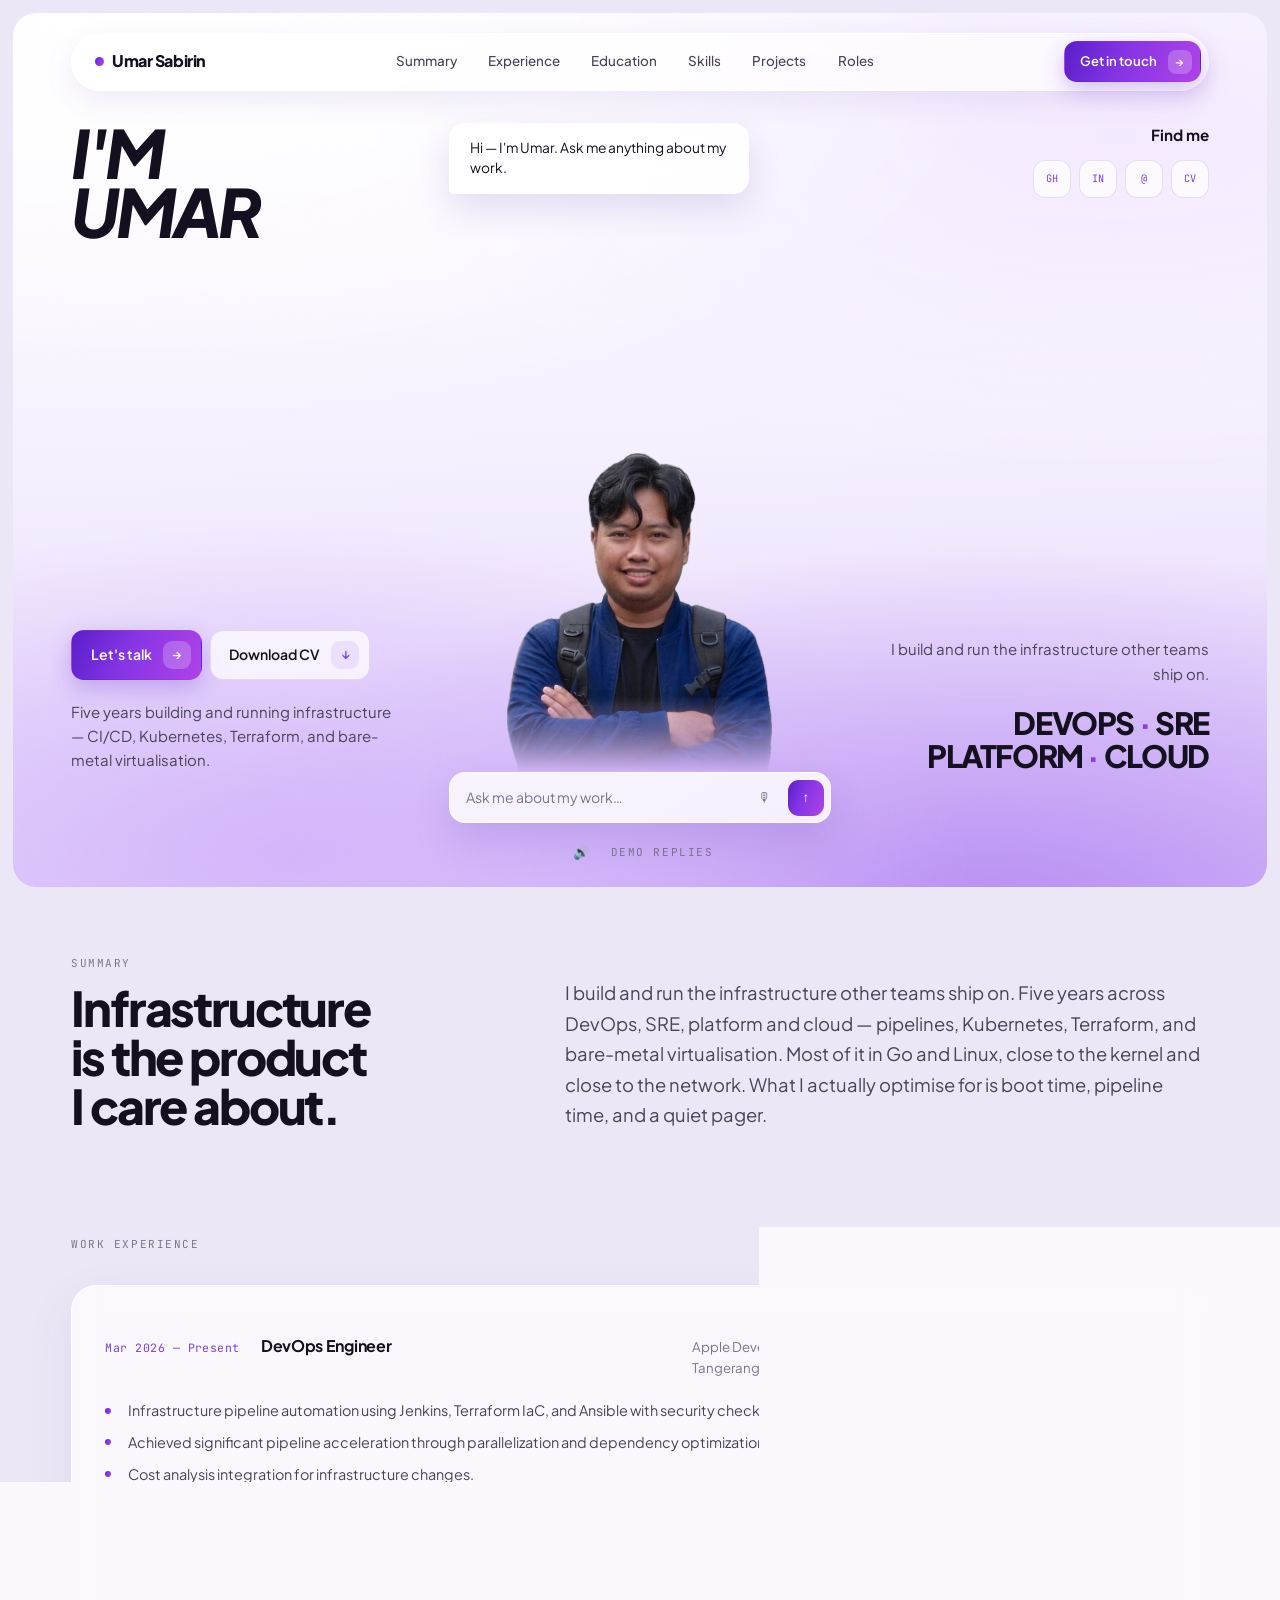
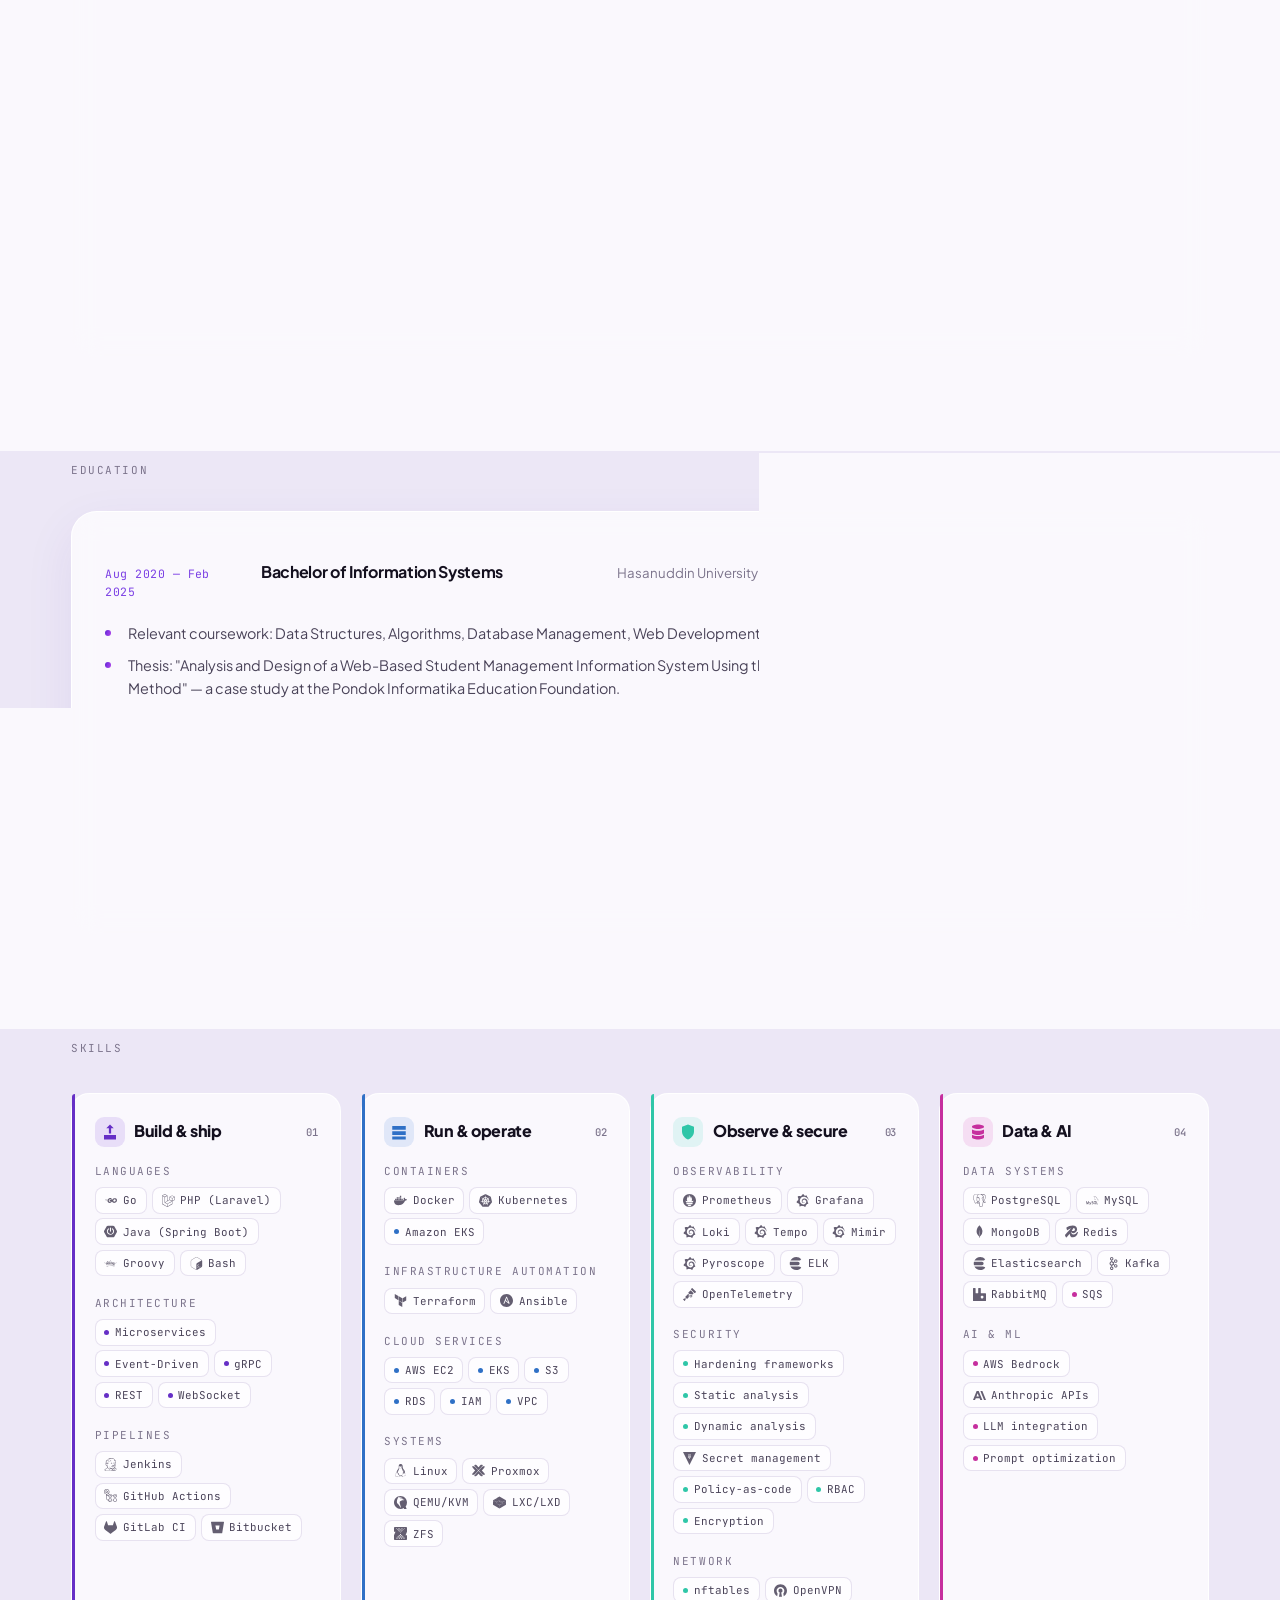
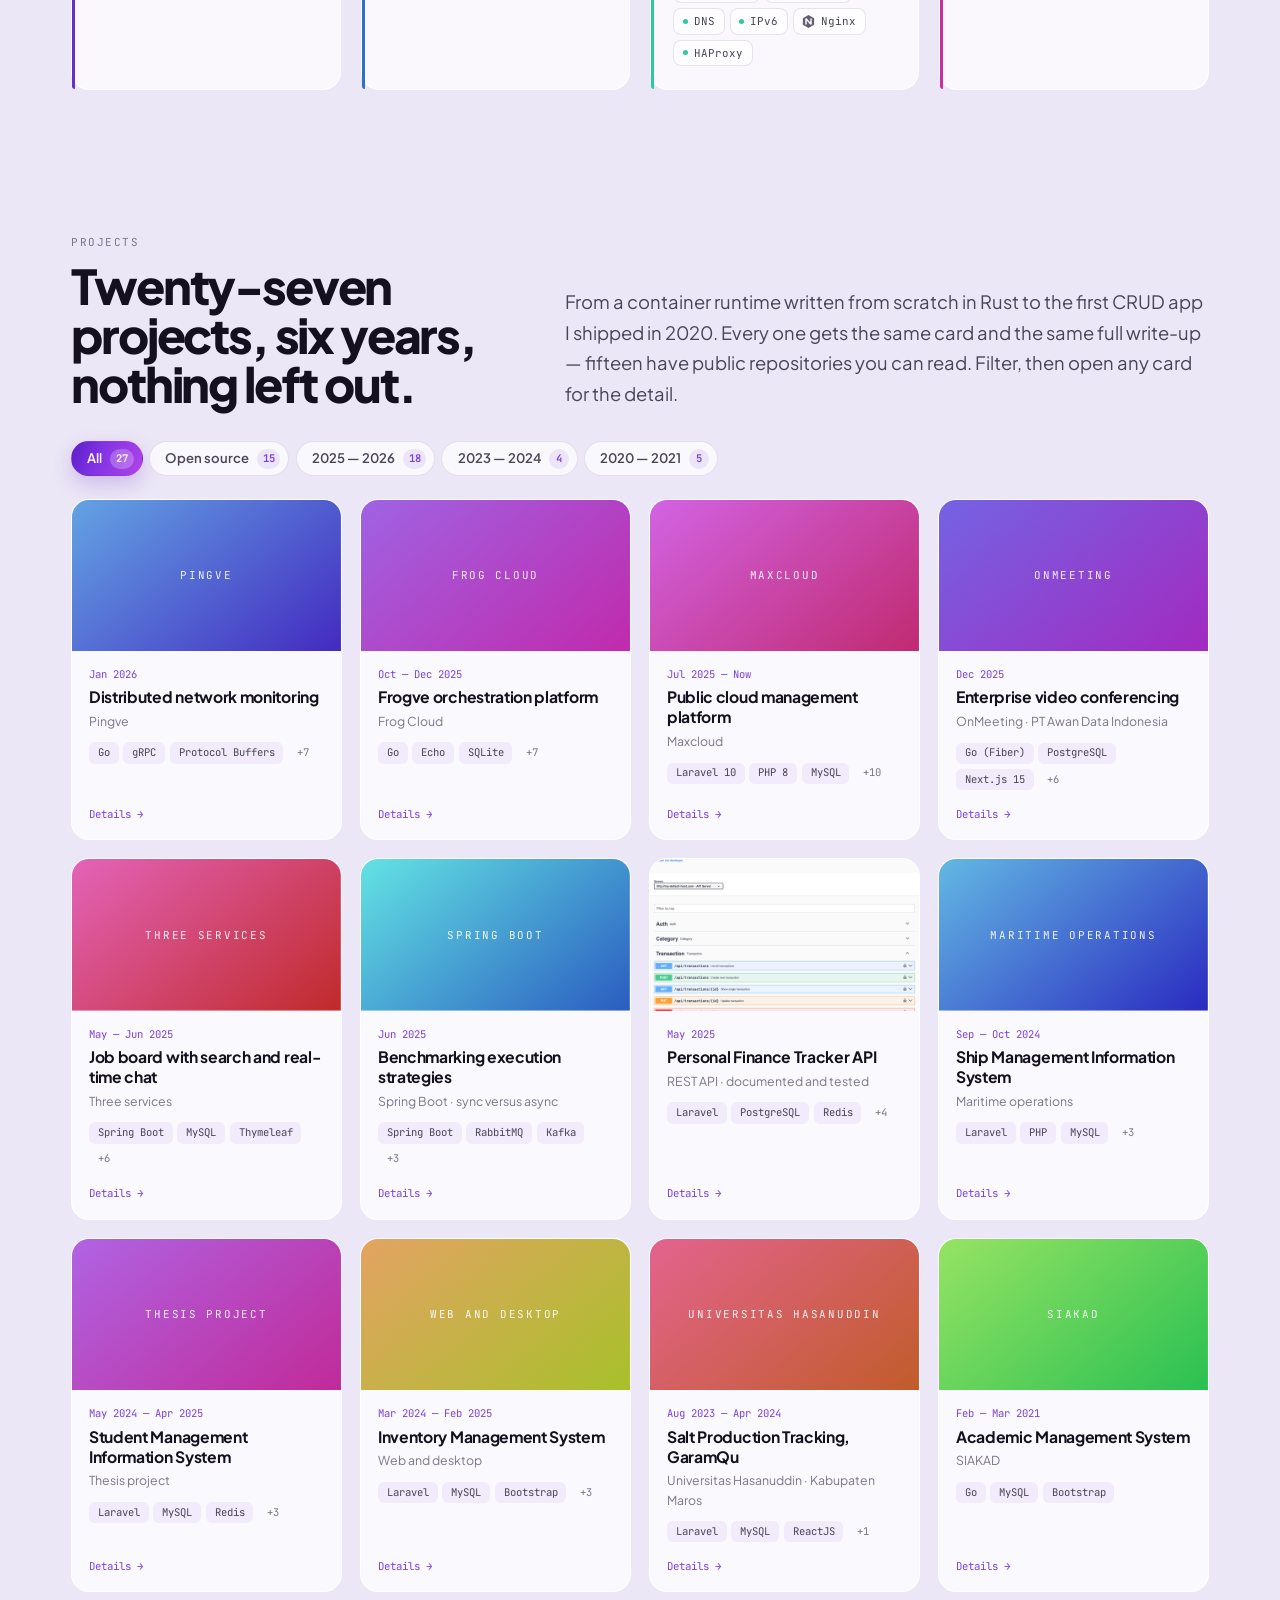
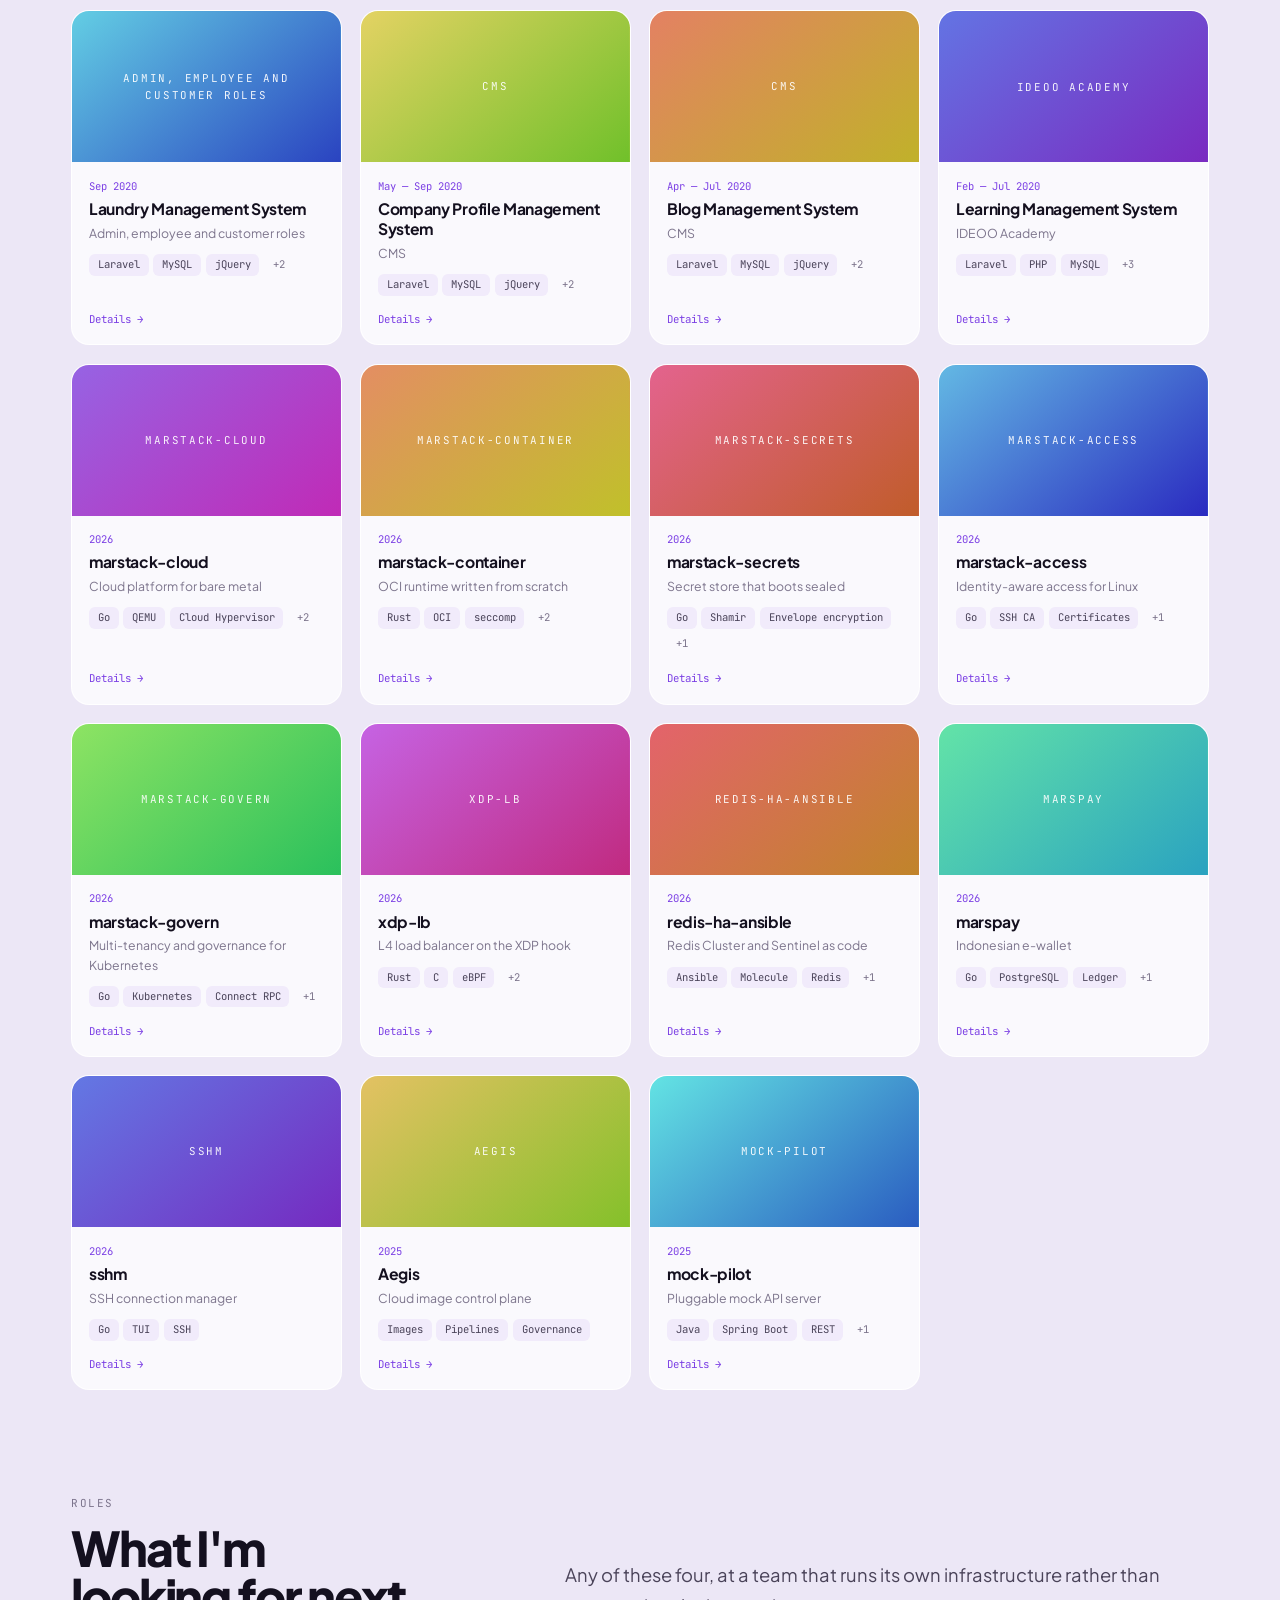
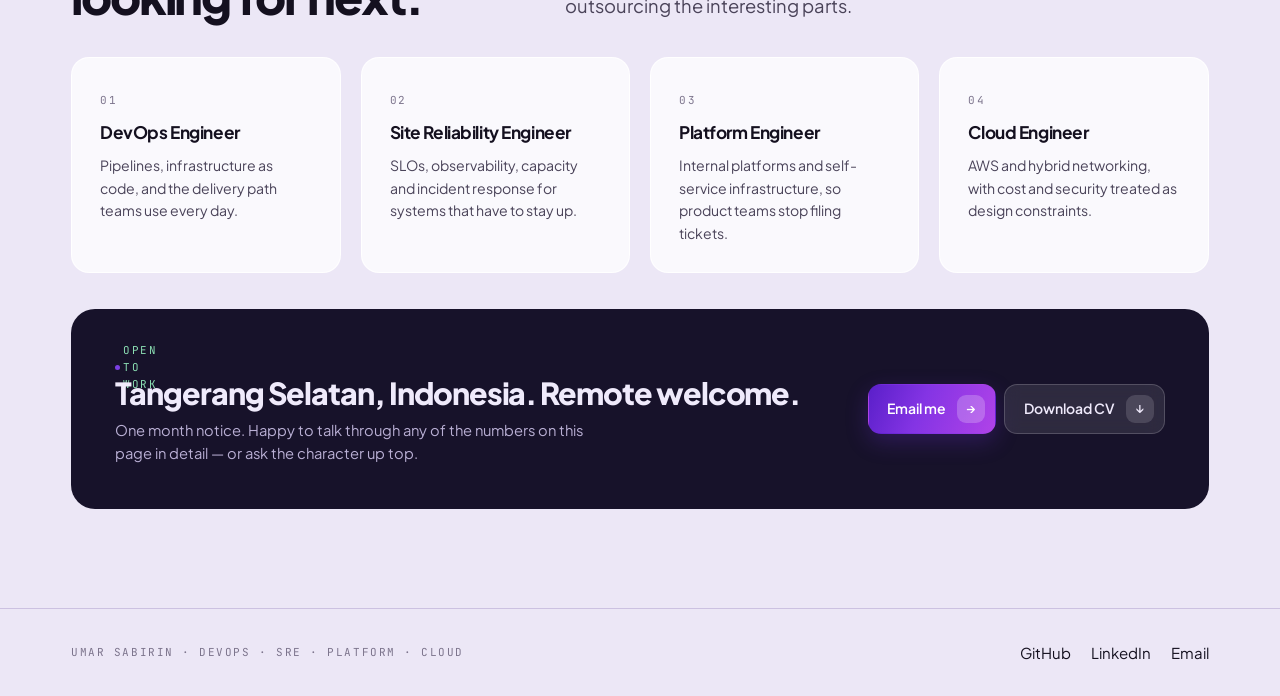
==== commit 2f05fd58: "feat: real tech logos on skills, and eleven GitHub repos as projects Skills were text in boxes, whic" ====
--- a/index.html
+++ b/index.html
@@ -151,8 +151,19 @@
 .pil::before{content:"";position:absolute;inset:0 auto 0 0;width:3px;border-radius:18px 0 0 18px;
   background-image:var(--grad);transform:scaleY(0);transform-origin:top;transition:transform .5s var(--ease) .2s}
 .pil.in::before{transform:scaleY(1)}
-.pil h3{display:flex;align-items:baseline;gap:.55rem;font-size:1rem;font-weight:800;letter-spacing:-.025em}
-.pil h3 .n{font-family:var(--mono);font-size:.68rem;font-weight:500;color:var(--violet)}
+.pil{--ac:hsl(var(--a) 62% 48%)}
+.pil h3{display:flex;align-items:center;gap:.6rem;font-size:1rem;font-weight:800;letter-spacing:-.025em}
+.pil h3 .tx{flex:1}
+.pil h3 .n{font-family:var(--mono);font-size:.66rem;font-weight:500;color:var(--muted)}
+.gl{width:30px;height:30px;flex:none;padding:6px;border-radius:9px;fill:var(--ac);
+  background:hsl(var(--a) 70% 50% / .12);transition:transform .4s var(--ease)}
+.pil:hover .gl{transform:rotate(-6deg) scale(1.08)}
+.pil::before{background:var(--ac)}
+.ic{width:13px;height:13px;flex:none;fill:currentColor;opacity:.85}
+.chips li.has-i:hover .ic,.chips li.on .ic{opacity:1}
+.dot{width:5px;height:5px;border-radius:99px;flex:none;background:var(--ac,var(--violet))}
+.chips li.on .dot,.chips li.hot:hover .dot{background:#fff}
+.sprite{position:absolute;width:0;height:0;overflow:hidden}
 .grp>span{display:block;margin-bottom:.45rem}
 .grp+.grp{margin-top:.15rem}
 .grp{opacity:0;transform:translateY(8px);transition:opacity .5s var(--ease),transform .5s var(--ease)}
@@ -162,9 +173,10 @@
 .pil.in .grp:nth-child(4){transition-delay:.3s}
 .pil.in .grp:nth-child(5){transition-delay:.38s}
 .chips{display:flex;flex-wrap:wrap;gap:.3rem}
-.chips li{list-style:none;font-family:var(--mono);font-size:.68rem;color:var(--ink2);line-height:1.5;
-  background:rgba(255,255,255,.7);border:1px solid var(--line);border-radius:7px;padding:.22rem .5rem;
-  transition:transform .22s var(--ease),background .22s,color .22s,border-color .22s}
+.chips li{list-style:none;display:inline-flex;align-items:center;gap:.36rem;
+  font-family:var(--mono);font-size:.68rem;color:var(--ink2);line-height:1.5;
+  background:rgba(255,255,255,.72);border:1px solid var(--line);border-radius:8px;padding:.26rem .55rem;
+  transition:transform .22s var(--ease),background .22s,color .22s,border-color .22s,box-shadow .22s}
 .chips li.hot{cursor:pointer}
 .chips li.hot:hover,.chips li.on{background-image:var(--grad);color:#fff;border-color:transparent;transform:translateY(-2px)}
 .hint{margin-top:1.1rem;min-height:1.35rem;font-family:var(--mono);font-size:.7rem;letter-spacing:.03em;
@@ -290,6 +302,7 @@
 </style>
 </head>
 <body>
+<svg class="sprite" aria-hidden="true" focusable="false"><defs><symbol id="i-ansible" viewBox="0 0 24 24"><path d="M10.617 11.473l4.686 3.695-3.102-7.662zM12 0C5.371 0 0 5.371 0 12s5.371 12 12 12 12-5.371 12-12S18.629 0 12 0zm5.797 17.305c-.011.471-.403.842-.875.83-.236 0-.416-.09-.664-.293l-6.19-5-2.079 5.203H6.191L11.438 5.44c.124-.314.427-.52.764-.506.326-.014.63.189.742.506l4.774 11.494c.045.111.08.234.08.348-.001.009-.001.009-.001.023z"/></symbol><symbol id="i-anthropicapis" viewBox="0 0 24 24"><path d="M17.3041 3.541h-3.6718l6.696 16.918H24Zm-10.6082 0L0 20.459h3.7442l1.3693-3.5527h7.0052l1.3693 3.5528h3.7442L10.5363 3.5409Zm-.3712 10.2232 2.2914-5.9456 2.2914 5.9456Z"/></symbol><symbol id="i-bash" viewBox="0 0 24 24"><path d="M21.038,4.9l-7.577-4.498C13.009,0.134,12.505,0,12,0c-0.505,0-1.009,0.134-1.462,0.403L2.961,4.9 C2.057,5.437,1.5,6.429,1.5,7.503v8.995c0,1.073,0.557,2.066,1.462,2.603l7.577,4.497C10.991,23.866,11.495,24,12,24 c0.505,0,1.009-0.134,1.461-0.402l7.577-4.497c0.904-0.537,1.462-1.529,1.462-2.603V7.503C22.5,6.429,21.943,5.437,21.038,4.9z M15.17,18.946l0.013,0.646c0.001,0.078-0.05,0.167-0.111,0.198l-0.383,0.22c-0.061,0.031-0.111-0.007-0.112-0.085L14.57,19.29 c-0.328,0.136-0.66,0.169-0.872,0.084c-0.04-0.016-0.057-0.075-0.041-0.142l0.139-0.584c0.011-0.046,0.036-0.092,0.069-0.121 c0.012-0.011,0.024-0.02,0.036-0.026c0.022-0.011,0.043-0.014,0.062-0.006c0.229,0.077,0.521,0.041,0.802-0.101 c0.357-0.181,0.596-0.545,0.592-0.907c-0.003-0.328-0.181-0.465-0.613-0.468c-0.55,0.001-1.064-0.107-1.072-0.917 c-0.007-0.667,0.34-1.361,0.889-1.8l-0.007-0.652c-0.001-0.08,0.048-0.168,0.111-0.2l0.37-0.236 c0.061-0.031,0.111,0.007,0.112,0.087l0.006,0.653c0.273-0.109,0.511-0.138,0.726-0.088c0.047,0.012,0.067,0.076,0.048,0.151 l-0.144,0.578c-0.011,0.044-0.036,0.088-0.065,0.116c-0.012,0.012-0.025,0.021-0.038,0.028c-0.019,0.01-0.038,0.013-0.057,0.009 c-0.098-0.022-0.332-0.073-0.699,0.113c-0.385,0.195-0.52,0.53-0.517,0.778c0.003,0.297,0.155,0.387,0.681,0.396 c0.7,0.012,1.003,0.318,1.01,1.023C16.105,17.747,15.736,18.491,15.17,18.946z M19.143,17.859c0,0.06-0.008,0.116-0.058,0.145 l-1.916,1.164c-0.05,0.029-0.09,0.004-0.09-0.056v-0.494c0-0.06,0.037-0.093,0.087-0.122l1.887-1.129 c0.05-0.029,0.09-0.004,0.09,0.056V17.859z M20.459,6.797l-7.168,4.427c-0.894,0.523-1.553,1.109-1.553,2.187v8.833 c0,0.645,0.26,1.063,0.66,1.184c-0.131,0.023-0.264,0.039-0.398,0.039c-0.42,0-0.833-0.114-1.197-0.33L3.226,18.64 c-0.741-0.44-1.201-1.261-1.201-2.142V7.503c0-0.881,0.46-1.702,1.201-2.142l7.577-4.498c0.363-0.216,0.777-0.33,1.197-0.33 c0.419,0,0.833,0.114,1.197,0.33l7.577,4.498c0.624,0.371,1.046,1.013,1.164,1.732C21.686,6.557,21.12,6.411,20.459,6.797z"/></symbol><symbol id="i-bitbucket" viewBox="0 0 24 24"><path d="M.778 1.213a.768.768 0 00-.768.892l3.263 19.81c.084.5.515.868 1.022.873H19.95a.772.772 0 00.77-.646l3.27-20.03a.768.768 0 00-.768-.891zM14.52 15.53H9.522L8.17 8.466h7.561z"/></symbol><symbol id="i-docker" viewBox="0 0 24 24"><path d="M13.983 11.078h2.119a.186.186 0 00.186-.185V9.006a.186.186 0 00-.186-.186h-2.119a.185.185 0 00-.185.185v1.888c0 .102.083.185.185.185m-2.954-5.43h2.118a.186.186 0 00.186-.186V3.574a.186.186 0 00-.186-.185h-2.118a.185.185 0 00-.185.185v1.888c0 .102.082.185.185.185m0 2.716h2.118a.187.187 0 00.186-.186V6.29a.186.186 0 00-.186-.185h-2.118a.185.185 0 00-.185.185v1.887c0 .102.082.185.185.186m-2.93 0h2.12a.186.186 0 00.184-.186V6.29a.185.185 0 00-.185-.185H8.1a.185.185 0 00-.185.185v1.887c0 .102.083.185.185.186m-2.964 0h2.119a.186.186 0 00.185-.186V6.29a.185.185 0 00-.185-.185H5.136a.186.186 0 00-.186.185v1.887c0 .102.084.185.186.186m5.893 2.715h2.118a.186.186 0 00.186-.185V9.006a.186.186 0 00-.186-.186h-2.118a.185.185 0 00-.185.185v1.888c0 .102.082.185.185.185m-2.93 0h2.12a.185.185 0 00.184-.185V9.006a.185.185 0 00-.184-.186h-2.12a.185.185 0 00-.184.185v1.888c0 .102.083.185.185.185m-2.964 0h2.119a.185.185 0 00.185-.185V9.006a.185.185 0 00-.184-.186h-2.12a.186.186 0 00-.186.186v1.887c0 .102.084.185.186.185m-2.92 0h2.12a.185.185 0 00.184-.185V9.006a.185.185 0 00-.184-.186h-2.12a.185.185 0 00-.184.185v1.888c0 .102.082.185.185.185M23.763 9.89c-.065-.051-.672-.51-1.954-.51-.338.001-.676.03-1.01.087-.248-1.7-1.653-2.53-1.716-2.566l-.344-.199-.226.327c-.284.438-.49.922-.612 1.43-.23.97-.09 1.882.403 2.661-.595.332-1.55.413-1.744.42H.751a.751.751 0 00-.75.748 11.376 11.376 0 00.692 4.062c.545 1.428 1.355 2.48 2.41 3.124 1.18.723 3.1 1.137 5.275 1.137.983.003 1.963-.086 2.93-.266a12.248 12.248 0 003.823-1.389c.98-.567 1.86-1.288 2.61-2.136 1.252-1.418 1.998-2.997 2.553-4.4h.221c1.372 0 2.215-.549 2.68-1.009.309-.293.55-.65.707-1.046l.098-.288Z"/></symbol><symbol id="i-elasticsearch" viewBox="0 0 24 24"><path d="M13.394 0C8.683 0 4.609 2.716 2.644 6.667h15.641a4.77 4.77 0 0 0 3.073-1.11c.446-.375.864-.785 1.247-1.243l.001-.002A11.974 11.974 0 0 0 13.394 0zM1.804 8.889a12.009 12.009 0 0 0 0 6.222h14.7a3.111 3.111 0 1 0 0-6.222zm.84 8.444C4.61 21.283 8.684 24 13.395 24c3.701 0 7.011-1.677 9.212-4.312l-.001-.002a9.958 9.958 0 0 0-1.247-1.243 4.77 4.77 0 0 0-3.073-1.11z"/></symbol><symbol id="i-elk" viewBox="0 0 24 24"><path d="M13.394 0C8.683 0 4.609 2.716 2.644 6.667h15.641a4.77 4.77 0 0 0 3.073-1.11c.446-.375.864-.785 1.247-1.243l.001-.002A11.974 11.974 0 0 0 13.394 0zM1.804 8.889a12.009 12.009 0 0 0 0 6.222h14.7a3.111 3.111 0 1 0 0-6.222zm.84 8.444C4.61 21.283 8.684 24 13.395 24c3.701 0 7.011-1.677 9.212-4.312l-.001-.002a9.958 9.958 0 0 0-1.247-1.243 4.77 4.77 0 0 0-3.073-1.11z"/></symbol><symbol id="i-githubactions" viewBox="0 0 24 24"><path d="M10.984 13.836a.5.5 0 0 1-.353-.146l-.745-.743a.5.5 0 1 1 .706-.708l.392.391 1.181-1.18a.5.5 0 0 1 .708.707l-1.535 1.533a.504.504 0 0 1-.354.146zm9.353-.147l1.534-1.532a.5.5 0 0 0-.707-.707l-1.181 1.18-.392-.391a.5.5 0 1 0-.706.708l.746.743a.497.497 0 0 0 .706-.001zM4.527 7.452l2.557-1.585A1 1 0 0 0 7.09 4.17L4.533 2.56A1 1 0 0 0 3 3.406v3.196a1.001 1.001 0 0 0 1.527.85zm2.03-2.436L4 6.602V3.406l2.557 1.61zM24 12.5c0 1.93-1.57 3.5-3.5 3.5a3.503 3.503 0 0 1-3.46-3h-2.08a3.503 3.503 0 0 1-3.46 3 3.502 3.502 0 0 1-3.46-3h-.558c-.972 0-1.85-.399-2.482-1.042V17c0 1.654 1.346 3 3 3h.04c.244-1.693 1.7-3 3.46-3 1.93 0 3.5 1.57 3.5 3.5S13.43 24 11.5 24a3.502 3.502 0 0 1-3.46-3H8c-2.206 0-4-1.794-4-4V9.899A5.008 5.008 0 0 1 0 5c0-2.757 2.243-5 5-5s5 2.243 5 5a5.005 5.005 0 0 1-4.952 4.998A2.482 2.482 0 0 0 7.482 12h.558c.244-1.693 1.7-3 3.46-3a3.502 3.502 0 0 1 3.46 3h2.08a3.503 3.503 0 0 1 3.46-3c1.93 0 3.5 1.57 3.5 3.5zm-15 8c0 1.378 1.122 2.5 2.5 2.5s2.5-1.122 2.5-2.5-1.122-2.5-2.5-2.5S9 19.122 9 20.5zM5 9c2.206 0 4-1.794 4-4S7.206 1 5 1 1 2.794 1 5s1.794 4 4 4zm9 3.5c0-1.378-1.122-2.5-2.5-2.5S9 11.122 9 12.5s1.122 2.5 2.5 2.5 2.5-1.122 2.5-2.5zm9 0c0-1.378-1.122-2.5-2.5-2.5S18 11.122 18 12.5s1.122 2.5 2.5 2.5 2.5-1.122 2.5-2.5zm-13 8a.5.5 0 1 0 1 0 .5.5 0 0 0-1 0zm2 0a.5.5 0 1 0 1 0 .5.5 0 0 0-1 0zm12 0c0 1.93-1.57 3.5-3.5 3.5a3.503 3.503 0 0 1-3.46-3.002c-.007.001-.013.005-.021.005l-.506.017h-.017a.5.5 0 0 1-.016-.999l.506-.017c.018-.002.035.006.052.007A3.503 3.503 0 0 1 20.5 17c1.93 0 3.5 1.57 3.5 3.5zm-1 0c0-1.378-1.122-2.5-2.5-2.5S18 19.122 18 20.5s1.122 2.5 2.5 2.5 2.5-1.122 2.5-2.5z"/></symbol><symbol id="i-gitlabci" viewBox="0 0 24 24"><path d="m23.6004 9.5927-.0337-.0862L20.3.9814a.851.851 0 0 0-.3362-.405.8748.8748 0 0 0-.9997.0539.8748.8748 0 0 0-.29.4399l-2.2055 6.748H7.5375l-2.2057-6.748a.8573.8573 0 0 0-.29-.4412.8748.8748 0 0 0-.9997-.0537.8585.8585 0 0 0-.3362.4049L.4332 9.5015l-.0325.0862a6.0657 6.0657 0 0 0 2.0119 7.0105l.0113.0087.03.0213 4.976 3.7264 2.462 1.8633 1.4995 1.1321a1.0085 1.0085 0 0 0 1.2197 0l1.4995-1.1321 2.4619-1.8633 5.006-3.7489.0125-.01a6.0682 6.0682 0 0 0 2.0094-7.003z"/></symbol><symbol id="i-go" viewBox="0 0 24 24"><path d="M1.811 10.231c-.047 0-.058-.023-.035-.059l.246-.315c.023-.035.081-.058.128-.058h4.172c.046 0 .058.035.035.07l-.199.303c-.023.036-.082.07-.117.07zM.047 11.306c-.047 0-.059-.023-.035-.058l.245-.316c.023-.035.082-.058.129-.058h5.328c.047 0 .07.035.058.07l-.093.28c-.012.047-.058.07-.105.07zm2.828 1.075c-.047 0-.059-.035-.035-.07l.163-.292c.023-.035.07-.07.117-.07h2.337c.047 0 .07.035.07.082l-.023.28c0 .047-.047.082-.082.082zm12.129-2.36c-.736.187-1.239.327-1.963.514-.176.046-.187.058-.34-.117-.174-.199-.303-.327-.548-.444-.737-.362-1.45-.257-2.115.175-.795.514-1.204 1.274-1.192 2.22.011.935.654 1.706 1.577 1.835.795.105 1.46-.175 1.987-.77.105-.13.198-.27.315-.434H10.47c-.245 0-.304-.152-.222-.35.152-.362.432-.97.596-1.274a.315.315 0 01.292-.187h4.253c-.023.316-.023.631-.07.947a4.983 4.983 0 01-.958 2.29c-.841 1.11-1.94 1.8-3.33 1.986-1.145.152-2.209-.07-3.143-.77-.865-.655-1.356-1.52-1.484-2.595-.152-1.274.222-2.419.993-3.424.83-1.086 1.928-1.776 3.272-2.02 1.098-.2 2.15-.07 3.096.571.62.41 1.063.97 1.356 1.648.07.105.023.164-.117.2m3.868 6.461c-1.064-.024-2.034-.328-2.852-1.029a3.665 3.665 0 01-1.262-2.255c-.21-1.32.152-2.489.947-3.529.853-1.122 1.881-1.706 3.272-1.95 1.192-.21 2.314-.095 3.33.595.923.63 1.496 1.484 1.648 2.605.198 1.578-.257 2.863-1.344 3.962-.771.783-1.718 1.273-2.805 1.495-.315.06-.63.07-.934.106zm2.78-4.72c-.011-.153-.011-.27-.034-.387-.21-1.157-1.274-1.81-2.384-1.554-1.087.245-1.788.935-2.045 2.033-.21.912.234 1.835 1.075 2.21.643.28 1.285.244 1.905-.07.923-.48 1.425-1.228 1.484-2.233z"/></symbol><symbol id="i-grafana" viewBox="0 0 24 24"><path d="M23.02 10.59a8.578 8.578 0 0 0-.862-3.034 8.911 8.911 0 0 0-1.789-2.445c.337-1.342-.413-2.505-.413-2.505-1.292-.08-2.113.4-2.416.62-.052-.02-.102-.044-.154-.064-.22-.089-.446-.172-.677-.247-.231-.073-.47-.14-.711-.197a9.867 9.867 0 0 0-.875-.161C14.557.753 12.94 0 12.94 0c-1.804 1.145-2.147 2.744-2.147 2.744l-.018.093c-.098.029-.2.057-.298.088-.138.042-.275.094-.413.143-.138.055-.275.107-.41.166a8.869 8.869 0 0 0-1.557.87l-.063-.029c-2.497-.955-4.716.195-4.716.195-.203 2.658.996 4.33 1.235 4.636a11.608 11.608 0 0 0-.607 2.635C1.636 12.677.953 15.014.953 15.014c1.926 2.214 4.171 2.351 4.171 2.351.003-.002.006-.002.006-.005.285.509.615.994.986 1.446.156.19.32.371.488.548-.704 2.009.099 3.68.099 3.68 2.144.08 3.553-.937 3.849-1.173a9.784 9.784 0 0 0 3.164.501h.08l.055-.003.107-.002.103-.005.003.002c1.01 1.44 2.788 1.646 2.788 1.646 1.264-1.332 1.337-2.653 1.337-2.94v-.058c0-.02-.003-.039-.003-.06.265-.187.52-.387.758-.6a7.875 7.875 0 0 0 1.415-1.7c1.43.083 2.437-.885 2.437-.885-.236-1.49-1.085-2.216-1.264-2.354l-.018-.013-.016-.013a.217.217 0 0 1-.031-.02c.008-.092.016-.18.02-.27.011-.162.016-.323.016-.48v-.253l-.005-.098-.008-.135a1.891 1.891 0 0 0-.01-.13c-.003-.042-.008-.083-.013-.125l-.016-.124-.018-.122a6.215 6.215 0 0 0-2.032-3.73 6.015 6.015 0 0 0-3.222-1.46 6.292 6.292 0 0 0-.85-.048l-.107.002h-.063l-.044.003-.104.008a4.777 4.777 0 0 0-3.335 1.695c-.332.4-.592.84-.768 1.297a4.594 4.594 0 0 0-.312 1.817l.003.091c.005.055.007.11.013.164a3.615 3.615 0 0 0 .698 1.82 3.53 3.53 0 0 0 1.827 1.282c.33.098.66.14.971.137.039 0 .078 0 .114-.002l.063-.003c.02 0 .041-.003.062-.003.034-.002.065-.007.099-.01.007 0 .018-.003.028-.003l.031-.005.06-.008a1.18 1.18 0 0 0 .112-.02c.036-.008.072-.013.109-.024a2.634 2.634 0 0 0 .914-.415c.028-.02.056-.041.085-.065a.248.248 0 0 0 .039-.35.244.244 0 0 0-.309-.06l-.078.042c-.09.044-.184.083-.283.116a2.476 2.476 0 0 1-.475.096c-.028.003-.054.006-.083.006l-.083.002c-.026 0-.054 0-.08-.002l-.102-.006h-.012l-.024.006c-.016-.003-.031-.003-.044-.006-.031-.002-.06-.007-.091-.01a2.59 2.59 0 0 1-.724-.213 2.557 2.557 0 0 1-.667-.438 2.52 2.52 0 0 1-.805-1.475 2.306 2.306 0 0 1-.029-.444l.006-.122v-.023l.002-.031c.003-.021.003-.04.005-.06a3.163 3.163 0 0 1 1.352-2.29 3.12 3.12 0 0 1 .937-.43 2.946 2.946 0 0 1 .776-.101h.06l.07.002.045.003h.026l.07.005a4.041 4.041 0 0 1 1.635.49 3.94 3.94 0 0 1 1.602 1.662 3.77 3.77 0 0 1 .397 1.414l.005.076.003.075c.002.026.002.05.002.075 0 .024.003.052 0 .07v.065l-.002.073-.008.174a6.195 6.195 0 0 1-.08.639 5.1 5.1 0 0 1-.267.927 5.31 5.31 0 0 1-.624 1.13 5.052 5.052 0 0 1-3.237 2.014 4.82 4.82 0 0 1-.649.066l-.039.003h-.287a6.607 6.607 0 0 1-1.716-.265 6.776 6.776 0 0 1-3.4-2.274 6.75 6.75 0 0 1-.746-1.15 6.616 6.616 0 0 1-.714-2.596l-.005-.083-.002-.02v-.056l-.003-.073v-.096l-.003-.104v-.07l.003-.163c.008-.22.026-.45.054-.678a8.707 8.707 0 0 1 .28-1.355c.128-.444.286-.872.473-1.277a7.04 7.04 0 0 1 1.456-2.1 5.925 5.925 0 0 1 .953-.763c.169-.111.343-.213.524-.306.089-.05.182-.091.273-.135.047-.02.093-.042.138-.062a7.177 7.177 0 0 1 .714-.267l.145-.045c.049-.015.098-.026.148-.041.098-.029.197-.052.296-.076.049-.013.1-.02.15-.033l.15-.032.151-.028.076-.013.075-.01.153-.024c.057-.01.114-.013.171-.023l.169-.021c.036-.003.073-.008.106-.01l.073-.008.036-.003.042-.002c.057-.003.114-.008.171-.01l.086-.006h.023l.037-.003.145-.007a7.999 7.999 0 0 1 1.708.125 7.917 7.917 0 0 1 2.048.68 8.253 8.253 0 0 1 1.672 1.09l.09.077.089.078c.06.052.114.107.171.159.057.052.112.106.166.16.052.055.107.107.159.164a8.671 8.671 0 0 1 1.41 1.978c.012.026.028.052.04.078l.04.078.075.156c.023.051.05.1.07.153l.065.15a8.848 8.848 0 0 1 .45 1.34.19.19 0 0 0 .201.142.186.186 0 0 0 .172-.184c.01-.246.002-.532-.024-.856z"/></symbol><symbol id="i-groovy" viewBox="0 0 24 24"><path d="M11.997 6.012S10.315 8.8 9.516 10.155c-.155.058-.172.041-.341.207-.41-.47-.897-.041-1.028.22-.057-.566-.151-.567-.279-.694.074-.496.316-1.305-.241-1.884-1.078-.727-2.326 1.05-3.021 1.982l-.375.622c-1.546-.032-2.763.008-4.231-.021 1.79.67 1.864.686 4.026 1.506 0 .066.161.372.34.552.147.15.308.234.389.284-.106.054-.32.138-.385.258-.292.546.139.672.418 1.107.315.568.382.944 1.126.625.254-.11.562-.148.758-.21-.693 1.094-.87 1.392-2.083 3.274l.012.004c4.85-1.893 4.974-1.942 7.373-2.89 3.448 1.338 3.646 1.448 7.432 2.891-.529-.826-.89-1.343-1.274-1.995.151-.013.483-.046.777-.233.213-.135.463-.288.688-.574.443-.565.551-1.277.39-2.166-.078-.423-.235-.834-.213-.85 2.061-.778 2.304-.862 4.226-1.587-2.31.034-2.422.01-4.591.016-.036-.414-.244-.627-.882-.606-.238.039-.389.12-.5.445-.357-.657-.85-.464-1.06-.14-.275-.282-.917-.377-1.24-.17-.238-.112-.514-.112-.757.177-.175-.146-.23-.188-.614-.342-.886-1.497-1.622-2.692-2.36-3.951zm.012.802c.35.535 1.552 2.61 1.849 3.074-.337.023-.668.202-.918.562-.217-.224-.47-.445-.917-.463-.544-.093-.834.148-1.2.568-.108-.365-.53-.45-.896-.28.327-.519 1.872-3.122 2.082-3.46zM7.45 9.128c-.05 1.434-1.068 2.712-1.798 2.245-.551-.449.149-1.584.59-1.985-.033.307.246.498.023.77-.446.543-.27.936-.078.996.513.162 1.004-1.227 1.004-2.201 0-.625-.366-.613-1.086.136-.983 1.022-1.513 2.012-1.16 2.69.197.38.485.651.959.594.925-.11 1.483-1.254 1.543-1.988.148-.003.109.01.148-.02 0 .129.177.755.317 1.166.183.702.964 2.11-1.369 2.658-.44.11-.614.148-1.05.32-.213-.443-.263-.585-.697-1.013.588-.205.593-.185.972-.317 1.467-.51 1.908-.947 1.857-1.57 0 0 .018-.32-.185-.588a2.613 2.613 0 0 1-.293.645c-.437.68-1.296 1.101-2.06.833-.417-.146-.596-.466-.596-1.015 0-.703 1.601-2.735 2.387-3.08.555-.165.579.293.571.724zm6.502 1.3c.26.006.543.133.735.34.594.64.529 1.417.163 1.905-.435.581-1.532.324-1.791-.488-.12-.378.095-1.312.475-1.624a.628.628 0 0 1 .418-.132zm-2.113.066a.502.502 0 0 1 .117.017c.503.03.61.313.701.56.231.626.173 1.212-.301 1.691-.711.719-1.54.401-1.536-.567.014-.69.443-1.715 1.02-1.7zm1.868.038c-.383.287-.432 1.023-.08 1.296.138.13.215.22.613.256.273.024.704-.253.725-.527.01-.125-.013-.333-.312-.67-.252-.283-.579-.349-.661-.3-.265.156.021.28.125.383.162.163.2.234.125.282a.447.447 0 0 1-.372.057c-.105-.049-.456-.246-.163-.777zm3.759.003c.167.26.215.316.402.965.24.838.546 1.163.816 1.01.74-.418.148-1.476-.113-1.974.167-.002.134.007.286.005.12.471.086.387.407 1.813.385 1.706.442 2.16-.528 2.926-.446.352-1.103.37-1.667.34l-.636-.095c.438-.287.545-.557.542-1.116 1.278.535 1.959.132 2.23-.526.132-.317.086-.735-.04-1.471.008.6-.005.71-.084 1.007-.158.595-.547.76-.812.34-.102-.163-.345-.702-.42-1.282-.075-.58-.132-1.395-.5-1.736.04-.08.082-.17.117-.206zm-1.247.01c.258.068.572.204.74.52.234.436.388.668.376 1.447-.014.832-.34 1.055-.557 1.086-.278.04-.762.034-1.049-1.598-.095-.541-.268-1.056-.45-1.224.09-.11.097-.096.165-.204.091.1.17.27.298.777.202.808.387.975.745 1.02.558.072.778-.78.318-1.391-.1-.134-.365-.307-.503-.236.008.236.113.162.114.318-.026.185-.053.219-.113.32-.142-.056-.21-.078-.334-.291-.157-.31-.055-.6.25-.544zm-4.597.076c-.263.185-.594.8-.304 1.35.143.205.297.372.638.3.245-.051.671-.34.73-.749.052-.35-.456-1.028-.738-.87-.327.183-.128.314.074.511.185.18.052.289-.077.342-.258.106-.403.003-.467-.203-.065-.205-.01-.38.144-.68zm-2.867.064c.056.172.1.402.218.624.028.023.132 0 .269-.157.086-.1.185-.238.357-.463.104.095.113.166.142.219.073.13.225.12.273.106.168-.167.195-.275.306-.29.01.216.021.35-.257.677a.535.535 0 0 1-.501.172c-.12-.034-.199-.108-.389-.205-.258.04-.19.315-.143.546.12.611.5.855.832.675.116-.062.09-.062.312-.153-.038.388-.06.463.01.896-.541.301-.982.25-1.102-.506-.091-.632-.261-1.4-.415-1.556-.145-.147-.205-.195-.205-.195l.293-.39zm-7.114.082c.753.01 1.602.01 2.506.017-.13.318-.175.54-.193.854-.422-.163-1.877-.684-2.313-.871zm20.723.01c-.997.359-1.715.637-2.677 1.004-.105-.45-.124-.588-.219-.994 1.601-.005 1.628-.002 2.896-.01zm-6.978 2.04c.105.43.253.641.253.641.202.348.454.545.84.645.085.136.115.163.148.236.037.457.01.514-.344.774-.209.204-.218.497-.003.769.231.22.474.298 1.375.064.174.3.418.653.776 1.217-1.206-.455-2.868-1.103-6.43-2.49 0 0-4.169 1.62-6.404 2.491.935-1.474 1.012-1.599 1.677-2.63.225-.089.149-.053.349-.155.459-.245.827-.61 1.028-1.145.368.83.779.925 1.636.655.177-.082.38-.2.424-.518.46.413 1.432.49 2.142-.382.612.717 2.001.785 2.533-.171zm2.157.865s.04.129.064.169c-.101.003-.213 0-.213 0a.905.905 0 0 0 .149-.17z"/></symbol><symbol id="i-javaspringboot" viewBox="0 0 24 24"><path d="m23.693 10.7058-4.73-8.1844c-.4094-.7106-1.4166-1.2942-2.2402-1.2942H7.2725c-.819 0-1.8308.5836-2.2402 1.2942L.307 10.7058c-.4095.7106-.4095 1.873 0 2.5837l4.7252 8.189c.4094.7107 1.4166 1.2943 2.2402 1.2943h9.455c.819 0 1.826-.5836 2.2402-1.2942l4.7252-8.189c.4095-.7107.4095-1.8732 0-2.5838zM10.9763 5.7547c0-.5365.4377-.9742.9742-.9742s.9742.4377.9742.9742v5.8217c0 .5366-.4377.9742-.9742.9742s-.9742-.4376-.9742-.9742zm.9742 12.4294c-3.6427 0-6.6077-2.965-6.6077-6.6077.0047-2.0896.993-4.0521 2.6685-5.304a.8657.8657 0 0 1 1.2142.1788.8657.8657 0 0 1-.1788 1.2143c-2.1602 1.6048-2.612 4.6592-1.0072 6.8194 1.6049 2.1603 4.6593 2.612 6.8195 1.0072 1.2378-.9177 1.9673-2.372 1.9673-3.9157a4.8972 4.8972 0 0 0-1.9861-3.925c-.386-.2824-.466-.8284-.1836-1.2143.2824-.386.8283-.466 1.2143-.1835 1.6895 1.2471 2.6826 3.2238 2.6873 5.3228 0 3.6474-2.965 6.6077-6.6077 6.6077z"/></symbol><symbol id="i-jenkins" viewBox="0 0 24 24"><path d="M2.872 24h-.975a3.866 3.866 0 01-.07-.197c-.215-.666-.594-1.49-.692-2.154-.146-.984.78-1.039 1.374-1.465.915-.66 1.635-1.025 2.627-1.62.295-.179 1.182-.624 1.281-.829.201-.408-.345-.982-.49-1.3-.225-.507-.345-.937-.376-1.435-.824-.13-1.455-.627-1.844-1.185-.63-.925-1.066-2.635-.525-3.936.045-.103.254-.305.285-.463.06-.308-.105-.72-.12-1.048-.06-1.692.284-3.15 1.425-3.66.463-1.84 2.113-2.453 3.673-3.367.58-.342 1.224-.562 1.89-.807 2.372-.877 6.027-.712 7.994.783.836.633 2.176 1.97 2.656 2.939 1.262 2.555 1.17 6.825.287 9.934-.12.421-.29 1.032-.533 1.533-.168.35-.689 1.05-.625 1.36.064.314 1.19 1.17 1.432 1.395.434.422 1.26.975 1.324 1.5.07.557-.248 1.336-.41 1.875-.217.721-.436 1.441-.654 2.131H2.87zm11.104-3.54c-.545-.3-1.361-.622-2.065-.757-.87-.164-.78 1.188-.75 1.994.03.643.36 1.316.51 1.744.076.197.09.41.256.449.3.068 1.29-.326 1.575-.479.6-.328 1.064-.844 1.574-1.189.016-.17.016-.34.03-.508a2.648 2.648 0 00-1.095-.277c.314-.15.75-.15 1.035-.332l.016-.193c-.496-.03-.69-.254-1.021-.436zm7.454 2.935a17.78 17.78 0 00.465-1.752c.06-.287.215-.918.178-1.176-.059-.459-.684-.799-1.004-1.086-.584-.525-.95-.975-1.56-1.469-.249.375-.78.615-.983.914 1.447-.689 1.71 2.625 1.141 3.69.09.329.391.45.514.735l-.086.166h1.29c.013 0 .03 0 .044.014zm-6.634-.012c-.05-.074-.1-.135-.15-.209l-.301.195h.45zm2.77 0c.008-.209.018-.404.03-.598-.53.029-.825-.48-1.196-.527-.324-.045-.6.361-1.02.195-.095.105-.183.227-.284.316.154.18.295.375.424.584h.815c.014-.164.135-.285.3-.285.165 0 .284.121.284.27h.66zm2.116 0c-.314-.479-.947-.898-1.68-.555l-.03.541h1.71zm-8.51 0l-.104-.344c-.225-.72-.36-1.26-.405-1.68-.914-.436-1.875-.87-2.654-1.426-.15-.105-1.109-1.35-1.23-1.305-1.739.676-3.359 1.86-4.814 2.984.256.557.48 1.141.69 1.74h8.505zm8.265-2.113c-.029-.512-.164-1.56-.48-1.74-.66-.39-1.846.78-2.34.943.045.15.135.271.15.48.285-.074.645-.029.898.092-.299.03-.629.03-.824.164-.074.195.016.48-.029.764.69.197 1.5.303 2.385.332.164-.227.225-.645.211-1.082zm-4.08-.36c-.044.375.046.51.12.943 1.26.391 1.034-1.74-.135-.959zM8.76 19.5c-.45.457 1.27 1.082 1.814 1.115 0-.29.165-.564.135-.77-.65-.118-1.502-.042-1.945-.347zm5.565.215c0 .043-.061.03-.068.064.58.451 1.014.545 1.802.51.354-.262.67-.563 1.043-.807-.855.074-1.931.607-2.774.23zm3.42-17.726c-1.606-.906-4.35-1.591-6.076-.731-1.38.692-3.27 1.84-3.899 3.292.6 1.402-.166 2.686-.226 4.109-.018.757.36 1.42.391 2.242-.2.338-.825.38-1.26.356-.146-.729-.4-1.549-1.155-1.63-1.064-.116-1.845.764-1.89 1.683-.06 1.08.833 2.864 2.085 2.745.488-.046.608-.54 1.139-.54.285.57-.445.75-.523 1.154-.016.105.06.511.104.705.233.944.744 2.16 1.245 2.88.635.9 1.884 1.051 3.229 1.141.24-.525 1.125-.48 1.706-.346-.691-.27-1.336-.945-1.875-1.529-.615-.676-1.23-1.41-1.261-2.28 1.155 1.604 2.1 3 4.2 3.704 1.59.525 3.45-.254 4.664-1.109.51-.359.811-.93 1.17-1.439 1.35-1.936 1.98-4.71 1.846-7.394-.06-1.111-.06-2.221-.436-2.955-.389-.781-1.695-1.471-2.475-.781-.15-.764.63-1.23 1.545-.96-.66-.854-1.336-1.858-2.266-2.384zM13.58 14.896c.615 1.544 2.724 1.363 4.505 1.323-.084.194-.256.435-.465.515-.57.232-2.145.408-2.937-.012-.506-.27-.824-.873-1.102-1.227-.137-.172-.795-.608-.012-.609zm.164-.87c.893.464 2.52.517 3.731.48.066.267.066.593.068.913-1.55.08-3.386-.304-3.794-1.395h-.005zm6.675-.586c-.473.9-1.145 1.897-2.539 1.928-.023-.284-.045-.735 0-.904 1.064-.103 1.727-.646 2.543-1.017zm-.649-.667c-1.02.66-2.154 1.375-3.824 1.21-.351-.31-.485-1-.14-1.458.181.313.06.885.57.97.944.165 2.038-.579 2.73-.84.42-.713-.046-.976-.42-1.433-.782-.93-1.83-2.1-1.802-3.51.314-.224.346.346.391.45.404.96 1.424 2.175 2.174 3 .18.21.48.39.51.524.092.39-.254.854-.209 1.11zm-13.439-.675c-.314-.184-.393-.99-.768-1.01-.535-.03-.438 1.05-.436 1.68-.37-.33-.435-1.365-.164-1.89-.308-.15-.445.164-.618.284.22-1.59 2.34-.734 1.99.96zM4.713 5.995c-.685.756-.54 2.174-.459 3.188 1.244-.785 2.898.06 2.883 1.394.595-.016.223-.744.115-1.215-.353-1.528.592-3.187.041-4.59-1.064.084-1.939.52-2.578 1.215zm9.12 1.113c.307.562.404 1.148.84 1.57.195.19.574.424.387.95-.045.121-.365.391-.551.45-.674.195-2.254.03-1.721-.81.563.015 1.314.36 1.732-.045-.314-.524-.885-1.53-.674-2.13zm6.198-.013h.068c.33.668.6 1.375 1.004 1.965-.27.628-2.053 1.19-2.023.057.39-.17 1.05-.035 1.395-.25-.193-.556-.48-1.006-.434-1.771zm-6.927-1.617c-1.422-.33-2.131.592-2.56 1.553-.384-.094-.231-.615-.135-.883.255-.701 1.28-1.633 2.119-1.506.359.057.848.386.576.834zM9.642 1.593c-1.56.44-3.56 1.574-4.2 2.974.495-.07.84-.321 1.33-.351.186-.016.428.074.641.015.424-.104.78-1.065 1.102-1.41.31-.345.685-.496.94-.81.167-.09.409-.074.42-.33-.073-.075-.15-.135-.232-.105v.017z"/></symbol><symbol id="i-kafka" viewBox="0 0 24 24"><path d="M9.71 2.136a1.43 1.43 0 0 0-2.047 0h-.007a1.48 1.48 0 0 0-.421 1.042c0 .41.161.777.422 1.039l.007.007c.257.264.616.426 1.019.426.404 0 .766-.162 1.027-.426l.003-.007c.261-.262.421-.629.421-1.039 0-.408-.159-.777-.421-1.042H9.71zM8.683 22.295c.404 0 .766-.167 1.027-.429l.003-.008c.261-.261.421-.631.421-1.036 0-.41-.159-.778-.421-1.044H9.71a1.42 1.42 0 0 0-1.027-.432 1.4 1.4 0 0 0-1.02.432h-.007c-.26.266-.422.634-.422 1.044 0 .406.161.775.422 1.036l.007.008c.258.262.617.429 1.02.429zm7.89-4.462c.359-.096.683-.33.882-.684l.027-.052a1.47 1.47 0 0 0 .114-1.067 1.454 1.454 0 0 0-.675-.896l-.021-.014a1.425 1.425 0 0 0-1.078-.132c-.36.091-.684.335-.881.686-.2.349-.241.75-.146 1.119.099.363.33.691.675.896h.002c.346.203.737.239 1.101.144zm-6.405-7.342a2.083 2.083 0 0 0-1.485-.627c-.58 0-1.103.242-1.482.627-.378.385-.612.916-.612 1.507s.233 1.124.612 1.514a2.08 2.08 0 0 0 2.967 0c.379-.39.612-.923.612-1.514s-.233-1.122-.612-1.507zm-.835-2.51c.843.141 1.6.552 2.178 1.144h.004c.092.093.182.196.265.299l1.446-.851a3.176 3.176 0 0 1-.047-1.808 3.149 3.149 0 0 1 1.456-1.926l.025-.016a3.062 3.062 0 0 1 2.345-.306c.77.21 1.465.721 1.898 1.482v.002c.431.757.518 1.626.313 2.408a3.145 3.145 0 0 1-1.456 1.928l-.198.118h-.02a3.095 3.095 0 0 1-2.154.201 3.127 3.127 0 0 1-1.514-.944l-1.444.848a4.162 4.162 0 0 1 0 2.879l1.444.846c.413-.47.939-.789 1.514-.944a3.041 3.041 0 0 1 2.371.319l.048.023v.002a3.17 3.17 0 0 1 1.408 1.906 3.215 3.215 0 0 1-.313 2.405l-.026.053-.003-.005a3.147 3.147 0 0 1-1.867 1.436 3.096 3.096 0 0 1-2.371-.318v-.006a3.156 3.156 0 0 1-1.456-1.927 3.175 3.175 0 0 1 .047-1.805l-1.446-.848a3.905 3.905 0 0 1-.265.294l-.004.005a3.938 3.938 0 0 1-2.178 1.138v1.699a3.09 3.09 0 0 1 1.56.862l.002.004c.565.572.914 1.368.914 2.243 0 .873-.35 1.664-.914 2.239l-.002.009a3.1 3.1 0 0 1-2.21.931 3.1 3.1 0 0 1-2.206-.93h-.002v-.009a3.186 3.186 0 0 1-.916-2.239c0-.875.35-1.672.916-2.243v-.004h.002a3.1 3.1 0 0 1 1.558-.862v-1.699a3.926 3.926 0 0 1-2.176-1.138l-.006-.005a4.098 4.098 0 0 1-1.173-2.874c0-1.122.452-2.136 1.173-2.872h.006a3.947 3.947 0 0 1 2.176-1.144V6.289a3.137 3.137 0 0 1-1.558-.864h-.002v-.004a3.192 3.192 0 0 1-.916-2.243c0-.871.35-1.669.916-2.243l.002-.002A3.084 3.084 0 0 1 8.683 0c.861 0 1.641.355 2.21.932v.002h.002c.565.574.914 1.372.914 2.243 0 .876-.35 1.667-.914 2.243l-.002.005a3.142 3.142 0 0 1-1.56.864v1.692zm8.121-1.129l-.012-.019a1.452 1.452 0 0 0-.87-.668 1.43 1.43 0 0 0-1.103.146h.002c-.347.2-.58.529-.677.896-.095.365-.054.768.146 1.119l.007.009c.2.347.519.579.874.673.357.103.755.059 1.098-.144l.019-.009a1.47 1.47 0 0 0 .657-.885 1.493 1.493 0 0 0-.141-1.118"/></symbol><symbol id="i-kubernetes" viewBox="0 0 24 24"><path d="M10.204 14.35l.007.01-.999 2.413a5.171 5.171 0 0 1-2.075-2.597l2.578-.437.004.005a.44.44 0 0 1 .484.606zm-.833-2.129a.44.44 0 0 0 .173-.756l.002-.011L7.585 9.7a5.143 5.143 0 0 0-.73 3.255l2.514-.725.002-.009zm1.145-1.98a.44.44 0 0 0 .699-.337l.01-.005.15-2.62a5.144 5.144 0 0 0-3.01 1.442l2.147 1.523.004-.002zm.76 2.75l.723.349.722-.347.18-.78-.5-.623h-.804l-.5.623.179.779zm1.5-3.095a.44.44 0 0 0 .7.336l.008.003 2.134-1.513a5.188 5.188 0 0 0-2.992-1.442l.148 2.615.002.001zm10.876 5.97l-5.773 7.181a1.6 1.6 0 0 1-1.248.594l-9.261.003a1.6 1.6 0 0 1-1.247-.596l-5.776-7.18a1.583 1.583 0 0 1-.307-1.34L2.1 5.573c.108-.47.425-.864.863-1.073L11.305.513a1.606 1.606 0 0 1 1.385 0l8.345 3.985c.438.209.755.604.863 1.073l2.062 8.955c.108.47-.005.963-.308 1.34zm-3.289-2.057c-.042-.01-.103-.026-.145-.034-.174-.033-.315-.025-.479-.038-.35-.037-.638-.067-.895-.148-.105-.04-.18-.165-.216-.216l-.201-.059a6.45 6.45 0 0 0-.105-2.332 6.465 6.465 0 0 0-.936-2.163c.052-.047.15-.133.177-.159.008-.09.001-.183.094-.282.197-.185.444-.338.743-.522.142-.084.273-.137.415-.242.032-.024.076-.062.11-.089.24-.191.295-.52.123-.736-.172-.216-.506-.236-.745-.045-.034.027-.08.062-.111.088-.134.116-.217.23-.33.35-.246.25-.45.458-.673.609-.097.056-.239.037-.303.033l-.19.135a6.545 6.545 0 0 0-4.146-2.003l-.012-.223c-.065-.062-.143-.115-.163-.25-.022-.268.015-.557.057-.905.023-.163.061-.298.068-.475.001-.04-.001-.099-.001-.142 0-.306-.224-.555-.5-.555-.275 0-.499.249-.499.555l.001.014c0 .041-.002.092 0 .128.006.177.044.312.067.475.042.348.078.637.056.906a.545.545 0 0 1-.162.258l-.012.211a6.424 6.424 0 0 0-4.166 2.003 8.373 8.373 0 0 1-.18-.128c-.09.012-.18.04-.297-.029-.223-.15-.427-.358-.673-.608-.113-.12-.195-.234-.329-.349-.03-.026-.077-.062-.111-.088a.594.594 0 0 0-.348-.132.481.481 0 0 0-.398.176c-.172.216-.117.546.123.737l.007.005.104.083c.142.105.272.159.414.242.299.185.546.338.743.522.076.082.09.226.1.288l.16.143a6.462 6.462 0 0 0-1.02 4.506l-.208.06c-.055.072-.133.184-.215.217-.257.081-.546.11-.895.147-.164.014-.305.006-.48.039-.037.007-.09.02-.133.03l-.004.002-.007.002c-.295.071-.484.342-.423.608.061.267.349.429.645.365l.007-.001.01-.003.129-.029c.17-.046.294-.113.448-.172.33-.118.604-.217.87-.256.112-.009.23.069.288.101l.217-.037a6.5 6.5 0 0 0 2.88 3.596l-.09.218c.033.084.069.199.044.282-.097.252-.263.517-.452.813-.091.136-.185.242-.268.399-.02.037-.045.095-.064.134-.128.275-.034.591.213.71.248.12.556-.007.69-.282v-.002c.02-.039.046-.09.062-.127.07-.162.094-.301.144-.458.132-.332.205-.68.387-.897.05-.06.13-.082.215-.105l.113-.205a6.453 6.453 0 0 0 4.609.012l.106.192c.086.028.18.042.256.155.136.232.229.507.342.84.05.156.074.295.145.457.016.037.043.09.062.129.133.276.442.402.69.282.247-.118.341-.435.213-.71-.02-.039-.045-.096-.065-.134-.083-.156-.177-.261-.268-.398-.19-.296-.346-.541-.443-.793-.04-.13.007-.21.038-.294-.018-.022-.059-.144-.083-.202a6.499 6.499 0 0 0 2.88-3.622c.064.01.176.03.213.038.075-.05.144-.114.28-.104.266.039.54.138.87.256.154.06.277.128.448.173.036.01.088.019.13.028l.009.003.007.001c.297.064.584-.098.645-.365.06-.266-.128-.537-.423-.608zM16.4 9.701l-1.95 1.746v.005a.44.44 0 0 0 .173.757l.003.01 2.526.728a5.199 5.199 0 0 0-.108-1.674A5.208 5.208 0 0 0 16.4 9.7zm-4.013 5.325a.437.437 0 0 0-.404-.232.44.44 0 0 0-.372.233h-.002l-1.268 2.292a5.164 5.164 0 0 0 3.326.003l-1.27-2.296h-.01zm1.888-1.293a.44.44 0 0 0-.27.036.44.44 0 0 0-.214.572l-.003.004 1.01 2.438a5.15 5.15 0 0 0 2.081-2.615l-2.6-.44-.004.005z"/></symbol><symbol id="i-linux" viewBox="0 0 24 24"><path d="M12.504 0c-.155 0-.315.008-.48.021-4.226.333-3.105 4.807-3.17 6.298-.076 1.092-.3 1.953-1.05 3.02-.885 1.051-2.127 2.75-2.716 4.521-.278.832-.41 1.684-.287 2.489a.424.424 0 00-.11.135c-.26.268-.45.6-.663.839-.199.199-.485.267-.797.4-.313.136-.658.269-.864.68-.09.189-.136.394-.132.602 0 .199.027.4.055.536.058.399.116.728.04.97-.249.68-.28 1.145-.106 1.484.174.334.535.47.94.601.81.2 1.91.135 2.774.6.926.466 1.866.67 2.616.47.526-.116.97-.464 1.208-.946.587-.003 1.23-.269 2.26-.334.699-.058 1.574.267 2.577.2.025.134.063.198.114.333l.003.003c.391.778 1.113 1.132 1.884 1.071.771-.06 1.592-.536 2.257-1.306.631-.765 1.683-1.084 2.378-1.503.348-.199.629-.469.649-.853.023-.4-.2-.811-.714-1.376v-.097l-.003-.003c-.17-.2-.25-.535-.338-.926-.085-.401-.182-.786-.492-1.046h-.003c-.059-.054-.123-.067-.188-.135a.357.357 0 00-.19-.064c.431-1.278.264-2.55-.173-3.694-.533-1.41-1.465-2.638-2.175-3.483-.796-1.005-1.576-1.957-1.56-3.368.026-2.152.236-6.133-3.544-6.139zm.529 3.405h.013c.213 0 .396.062.584.198.19.135.33.332.438.533.105.259.158.459.166.724 0-.02.006-.04.006-.06v.105a.086.086 0 01-.004-.021l-.004-.024a1.807 1.807 0 01-.15.706.953.953 0 01-.213.335.71.71 0 00-.088-.042c-.104-.045-.198-.064-.284-.133a1.312 1.312 0 00-.22-.066c.05-.06.146-.133.183-.198.053-.128.082-.264.088-.402v-.02a1.21 1.21 0 00-.061-.4c-.045-.134-.101-.2-.183-.333-.084-.066-.167-.132-.267-.132h-.016c-.093 0-.176.03-.262.132a.8.8 0 00-.205.334 1.18 1.18 0 00-.09.4v.019c.002.089.008.179.02.267-.193-.067-.438-.135-.607-.202a1.635 1.635 0 01-.018-.2v-.02a1.772 1.772 0 01.15-.768c.082-.22.232-.406.43-.533a.985.985 0 01.594-.2zm-2.962.059h.036c.142 0 .27.048.399.135.146.129.264.288.344.465.09.199.14.4.153.667v.004c.007.134.006.2-.002.266v.08c-.03.007-.056.018-.083.024-.152.055-.274.135-.393.2.012-.09.013-.18.003-.267v-.015c-.012-.133-.04-.2-.082-.333a.613.613 0 00-.166-.267.248.248 0 00-.183-.064h-.021c-.071.006-.13.04-.186.132a.552.552 0 00-.12.27.944.944 0 00-.023.33v.015c.012.135.037.2.08.334.046.134.098.2.166.268.01.009.02.018.034.024-.07.057-.117.07-.176.136a.304.304 0 01-.131.068 2.62 2.62 0 01-.275-.402 1.772 1.772 0 01-.155-.667 1.759 1.759 0 01.08-.668 1.43 1.43 0 01.283-.535c.128-.133.26-.2.418-.2zm1.37 1.706c.332 0 .733.065 1.216.399.293.2.523.269 1.052.468h.003c.255.136.405.266.478.399v-.131a.571.571 0 01.016.47c-.123.31-.516.643-1.063.842v.002c-.268.135-.501.333-.775.465-.276.135-.588.292-1.012.267a1.139 1.139 0 01-.448-.067 3.566 3.566 0 01-.322-.198c-.195-.135-.363-.332-.612-.465v-.005h-.005c-.4-.246-.616-.512-.686-.71-.07-.268-.005-.47.193-.6.224-.135.38-.271.483-.336.104-.074.143-.102.176-.131h.002v-.003c.169-.202.436-.47.839-.601.139-.036.294-.065.466-.065zm2.8 2.142c.358 1.417 1.196 3.475 1.735 4.473.286.534.855 1.659 1.102 3.024.156-.005.33.018.513.064.646-1.671-.546-3.467-1.089-3.966-.22-.2-.232-.335-.123-.335.59.534 1.365 1.572 1.646 2.757.13.535.16 1.104.021 1.67.067.028.135.06.205.067 1.032.534 1.413.938 1.23 1.537v-.043c-.06-.003-.12 0-.18 0h-.016c.151-.467-.182-.825-1.065-1.224-.915-.4-1.646-.336-1.77.465-.008.043-.013.066-.018.135-.068.023-.139.053-.209.064-.43.268-.662.669-.793 1.187-.13.533-.17 1.156-.205 1.869v.003c-.02.334-.17.838-.319 1.35-1.5 1.072-3.58 1.538-5.348.334a2.645 2.645 0 00-.402-.533 1.45 1.45 0 00-.275-.333c.182 0 .338-.03.465-.067a.615.615 0 00.314-.334c.108-.267 0-.697-.345-1.163-.345-.467-.931-.995-1.788-1.521-.63-.4-.986-.87-1.15-1.396-.165-.534-.143-1.085-.015-1.645.245-1.07.873-2.11 1.274-2.763.107-.065.037.135-.408.974-.396.751-1.14 2.497-.122 3.854a8.123 8.123 0 01.647-2.876c.564-1.278 1.743-3.504 1.836-5.268.048.036.217.135.289.202.218.133.38.333.59.465.21.201.477.335.876.335.039.003.075.006.11.006.412 0 .73-.134.997-.268.29-.134.52-.334.74-.4h.005c.467-.135.835-.402 1.044-.7zm2.185 8.958c.037.6.343 1.245.882 1.377.588.134 1.434-.333 1.791-.765l.211-.01c.315-.007.577.01.847.268l.003.003c.208.199.305.53.391.876.085.4.154.78.409 1.066.486.527.645.906.636 1.14l.003-.007v.018l-.003-.012c-.015.262-.185.396-.498.595-.63.401-1.746.712-2.457 1.57-.618.737-1.37 1.14-2.036 1.191-.664.053-1.237-.2-1.574-.898l-.005-.003c-.21-.4-.12-1.025.056-1.69.176-.668.428-1.344.463-1.897.037-.714.076-1.335.195-1.814.12-.465.308-.797.641-.984l.045-.022zm-10.814.049h.01c.053 0 .105.005.157.014.376.055.706.333 1.023.752l.91 1.664.003.003c.243.533.754 1.064 1.189 1.637.434.598.77 1.131.729 1.57v.006c-.057.744-.48 1.148-1.125 1.294-.645.135-1.52.002-2.395-.464-.968-.536-2.118-.469-2.857-.602-.369-.066-.61-.2-.723-.4-.11-.2-.113-.602.123-1.23v-.004l.002-.003c.117-.334.03-.752-.027-1.118-.055-.401-.083-.71.043-.94.16-.334.396-.4.69-.533.294-.135.64-.202.915-.47h.002v-.002c.256-.268.445-.601.668-.838.19-.201.38-.336.663-.336zm7.159-9.074c-.435.201-.945.535-1.488.535-.542 0-.97-.267-1.28-.466-.154-.134-.28-.268-.373-.335-.164-.134-.144-.333-.074-.333.109.016.129.134.199.2.096.066.215.2.36.333.292.2.68.467 1.167.467.485 0 1.053-.267 1.398-.466.195-.135.445-.334.648-.467.156-.136.149-.267.279-.267.128.016.034.134-.147.332a8.097 8.097 0 01-.69.468zm-1.082-1.583V5.64c-.006-.02.013-.042.029-.05.074-.043.18-.027.26.004.063 0 .16.067.15.135-.006.049-.085.066-.135.066-.055 0-.092-.043-.141-.068-.052-.018-.146-.008-.163-.065zm-.551 0c-.02.058-.113.049-.166.066-.047.025-.086.068-.14.068-.05 0-.13-.02-.136-.068-.01-.066.088-.133.15-.133.08-.031.184-.047.259-.005.019.009.036.03.03.05v.02h.003z"/></symbol><symbol id="i-loki" viewBox="0 0 24 24"><path d="M23.02 10.59a8.578 8.578 0 0 0-.862-3.034 8.911 8.911 0 0 0-1.789-2.445c.337-1.342-.413-2.505-.413-2.505-1.292-.08-2.113.4-2.416.62-.052-.02-.102-.044-.154-.064-.22-.089-.446-.172-.677-.247-.231-.073-.47-.14-.711-.197a9.867 9.867 0 0 0-.875-.161C14.557.753 12.94 0 12.94 0c-1.804 1.145-2.147 2.744-2.147 2.744l-.018.093c-.098.029-.2.057-.298.088-.138.042-.275.094-.413.143-.138.055-.275.107-.41.166a8.869 8.869 0 0 0-1.557.87l-.063-.029c-2.497-.955-4.716.195-4.716.195-.203 2.658.996 4.33 1.235 4.636a11.608 11.608 0 0 0-.607 2.635C1.636 12.677.953 15.014.953 15.014c1.926 2.214 4.171 2.351 4.171 2.351.003-.002.006-.002.006-.005.285.509.615.994.986 1.446.156.19.32.371.488.548-.704 2.009.099 3.68.099 3.68 2.144.08 3.553-.937 3.849-1.173a9.784 9.784 0 0 0 3.164.501h.08l.055-.003.107-.002.103-.005.003.002c1.01 1.44 2.788 1.646 2.788 1.646 1.264-1.332 1.337-2.653 1.337-2.94v-.058c0-.02-.003-.039-.003-.06.265-.187.52-.387.758-.6a7.875 7.875 0 0 0 1.415-1.7c1.43.083 2.437-.885 2.437-.885-.236-1.49-1.085-2.216-1.264-2.354l-.018-.013-.016-.013a.217.217 0 0 1-.031-.02c.008-.092.016-.18.02-.27.011-.162.016-.323.016-.48v-.253l-.005-.098-.008-.135a1.891 1.891 0 0 0-.01-.13c-.003-.042-.008-.083-.013-.125l-.016-.124-.018-.122a6.215 6.215 0 0 0-2.032-3.73 6.015 6.015 0 0 0-3.222-1.46 6.292 6.292 0 0 0-.85-.048l-.107.002h-.063l-.044.003-.104.008a4.777 4.777 0 0 0-3.335 1.695c-.332.4-.592.84-.768 1.297a4.594 4.594 0 0 0-.312 1.817l.003.091c.005.055.007.11.013.164a3.615 3.615 0 0 0 .698 1.82 3.53 3.53 0 0 0 1.827 1.282c.33.098.66.14.971.137.039 0 .078 0 .114-.002l.063-.003c.02 0 .041-.003.062-.003.034-.002.065-.007.099-.01.007 0 .018-.003.028-.003l.031-.005.06-.008a1.18 1.18 0 0 0 .112-.02c.036-.008.072-.013.109-.024a2.634 2.634 0 0 0 .914-.415c.028-.02.056-.041.085-.065a.248.248 0 0 0 .039-.35.244.244 0 0 0-.309-.06l-.078.042c-.09.044-.184.083-.283.116a2.476 2.476 0 0 1-.475.096c-.028.003-.054.006-.083.006l-.083.002c-.026 0-.054 0-.08-.002l-.102-.006h-.012l-.024.006c-.016-.003-.031-.003-.044-.006-.031-.002-.06-.007-.091-.01a2.59 2.59 0 0 1-.724-.213 2.557 2.557 0 0 1-.667-.438 2.52 2.52 0 0 1-.805-1.475 2.306 2.306 0 0 1-.029-.444l.006-.122v-.023l.002-.031c.003-.021.003-.04.005-.06a3.163 3.163 0 0 1 1.352-2.29 3.12 3.12 0 0 1 .937-.43 2.946 2.946 0 0 1 .776-.101h.06l.07.002.045.003h.026l.07.005a4.041 4.041 0 0 1 1.635.49 3.94 3.94 0 0 1 1.602 1.662 3.77 3.77 0 0 1 .397 1.414l.005.076.003.075c.002.026.002.05.002.075 0 .024.003.052 0 .07v.065l-.002.073-.008.174a6.195 6.195 0 0 1-.08.639 5.1 5.1 0 0 1-.267.927 5.31 5.31 0 0 1-.624 1.13 5.052 5.052 0 0 1-3.237 2.014 4.82 4.82 0 0 1-.649.066l-.039.003h-.287a6.607 6.607 0 0 1-1.716-.265 6.776 6.776 0 0 1-3.4-2.274 6.75 6.75 0 0 1-.746-1.15 6.616 6.616 0 0 1-.714-2.596l-.005-.083-.002-.02v-.056l-.003-.073v-.096l-.003-.104v-.07l.003-.163c.008-.22.026-.45.054-.678a8.707 8.707 0 0 1 .28-1.355c.128-.444.286-.872.473-1.277a7.04 7.04 0 0 1 1.456-2.1 5.925 5.925 0 0 1 .953-.763c.169-.111.343-.213.524-.306.089-.05.182-.091.273-.135.047-.02.093-.042.138-.062a7.177 7.177 0 0 1 .714-.267l.145-.045c.049-.015.098-.026.148-.041.098-.029.197-.052.296-.076.049-.013.1-.02.15-.033l.15-.032.151-.028.076-.013.075-.01.153-.024c.057-.01.114-.013.171-.023l.169-.021c.036-.003.073-.008.106-.01l.073-.008.036-.003.042-.002c.057-.003.114-.008.171-.01l.086-.006h.023l.037-.003.145-.007a7.999 7.999 0 0 1 1.708.125 7.917 7.917 0 0 1 2.048.68 8.253 8.253 0 0 1 1.672 1.09l.09.077.089.078c.06.052.114.107.171.159.057.052.112.106.166.16.052.055.107.107.159.164a8.671 8.671 0 0 1 1.41 1.978c.012.026.028.052.04.078l.04.078.075.156c.023.051.05.1.07.153l.065.15a8.848 8.848 0 0 1 .45 1.34.19.19 0 0 0 .201.142.186.186 0 0 0 .172-.184c.01-.246.002-.532-.024-.856z"/></symbol><symbol id="i-lxclxd" viewBox="0 0 24 24"><path d="M10.15 8.98l1.647.951-5.756 3.345.005-1.911L10.15 8.98zm1.723-1.001l-1.553.902 1.548.893.005-1.795zM6.028 5.33L6.025 6.4l.543.316 3.602 2.079 1.632-.948-2.19-1.279-3.231-1.887-.351-.203-.002.852zm.072-.983l.359.209 6.321 3.65 5.258 3.037 5.858-3.405L11.956.943 6.1 4.347zm6.002 12.602l-.005 1.924 5.858-3.404.005-1.924-5.858 3.404zm-.077-9.009l-.005 1.922 5.94 3.428.005-1.92-5.94-3.43zm-10.13.945l4.075 2.352 4.031-2.342-4.075-2.353-4.031 2.343zM24 7.982l-5.858 3.404-.015 3.982 5.858-3.404L24 7.982zm-12.048 10.04l.003-1.073L7.6 14.436l-1.565-.903v.001l-.939-.542L.015 10.06.01 11.979l11.94 6.895.002-.852zm5.935-4.605l-5.922-3.411-5.853 3.401 5.917 3.414 5.858-3.404zm6.072-1.238l-11.862 6.864-.01 4.013 11.863-6.894.009-3.983zM11.944 21.27l.005-2.227L.01 12.148 0 16.162l11.94 6.895.004-1.787zM.021 9.802L1.6 8.885.025 7.976.021 9.802zm5.832-3.39l.024-1.636.001-.296L.099 7.848l1.647.951 4.107-2.387zm.041 4.951L1.749 8.97l-.46.267-1.195.695 5.795 3.345.005-1.914z"/></symbol><symbol id="i-mimir" viewBox="0 0 24 24"><path d="M23.02 10.59a8.578 8.578 0 0 0-.862-3.034 8.911 8.911 0 0 0-1.789-2.445c.337-1.342-.413-2.505-.413-2.505-1.292-.08-2.113.4-2.416.62-.052-.02-.102-.044-.154-.064-.22-.089-.446-.172-.677-.247-.231-.073-.47-.14-.711-.197a9.867 9.867 0 0 0-.875-.161C14.557.753 12.94 0 12.94 0c-1.804 1.145-2.147 2.744-2.147 2.744l-.018.093c-.098.029-.2.057-.298.088-.138.042-.275.094-.413.143-.138.055-.275.107-.41.166a8.869 8.869 0 0 0-1.557.87l-.063-.029c-2.497-.955-4.716.195-4.716.195-.203 2.658.996 4.33 1.235 4.636a11.608 11.608 0 0 0-.607 2.635C1.636 12.677.953 15.014.953 15.014c1.926 2.214 4.171 2.351 4.171 2.351.003-.002.006-.002.006-.005.285.509.615.994.986 1.446.156.19.32.371.488.548-.704 2.009.099 3.68.099 3.68 2.144.08 3.553-.937 3.849-1.173a9.784 9.784 0 0 0 3.164.501h.08l.055-.003.107-.002.103-.005.003.002c1.01 1.44 2.788 1.646 2.788 1.646 1.264-1.332 1.337-2.653 1.337-2.94v-.058c0-.02-.003-.039-.003-.06.265-.187.52-.387.758-.6a7.875 7.875 0 0 0 1.415-1.7c1.43.083 2.437-.885 2.437-.885-.236-1.49-1.085-2.216-1.264-2.354l-.018-.013-.016-.013a.217.217 0 0 1-.031-.02c.008-.092.016-.18.02-.27.011-.162.016-.323.016-.48v-.253l-.005-.098-.008-.135a1.891 1.891 0 0 0-.01-.13c-.003-.042-.008-.083-.013-.125l-.016-.124-.018-.122a6.215 6.215 0 0 0-2.032-3.73 6.015 6.015 0 0 0-3.222-1.46 6.292 6.292 0 0 0-.85-.048l-.107.002h-.063l-.044.003-.104.008a4.777 4.777 0 0 0-3.335 1.695c-.332.4-.592.84-.768 1.297a4.594 4.594 0 0 0-.312 1.817l.003.091c.005.055.007.11.013.164a3.615 3.615 0 0 0 .698 1.82 3.53 3.53 0 0 0 1.827 1.282c.33.098.66.14.971.137.039 0 .078 0 .114-.002l.063-.003c.02 0 .041-.003.062-.003.034-.002.065-.007.099-.01.007 0 .018-.003.028-.003l.031-.005.06-.008a1.18 1.18 0 0 0 .112-.02c.036-.008.072-.013.109-.024a2.634 2.634 0 0 0 .914-.415c.028-.02.056-.041.085-.065a.248.248 0 0 0 .039-.35.244.244 0 0 0-.309-.06l-.078.042c-.09.044-.184.083-.283.116a2.476 2.476 0 0 1-.475.096c-.028.003-.054.006-.083.006l-.083.002c-.026 0-.054 0-.08-.002l-.102-.006h-.012l-.024.006c-.016-.003-.031-.003-.044-.006-.031-.002-.06-.007-.091-.01a2.59 2.59 0 0 1-.724-.213 2.557 2.557 0 0 1-.667-.438 2.52 2.52 0 0 1-.805-1.475 2.306 2.306 0 0 1-.029-.444l.006-.122v-.023l.002-.031c.003-.021.003-.04.005-.06a3.163 3.163 0 0 1 1.352-2.29 3.12 3.12 0 0 1 .937-.43 2.946 2.946 0 0 1 .776-.101h.06l.07.002.045.003h.026l.07.005a4.041 4.041 0 0 1 1.635.49 3.94 3.94 0 0 1 1.602 1.662 3.77 3.77 0 0 1 .397 1.414l.005.076.003.075c.002.026.002.05.002.075 0 .024.003.052 0 .07v.065l-.002.073-.008.174a6.195 6.195 0 0 1-.08.639 5.1 5.1 0 0 1-.267.927 5.31 5.31 0 0 1-.624 1.13 5.052 5.052 0 0 1-3.237 2.014 4.82 4.82 0 0 1-.649.066l-.039.003h-.287a6.607 6.607 0 0 1-1.716-.265 6.776 6.776 0 0 1-3.4-2.274 6.75 6.75 0 0 1-.746-1.15 6.616 6.616 0 0 1-.714-2.596l-.005-.083-.002-.02v-.056l-.003-.073v-.096l-.003-.104v-.07l.003-.163c.008-.22.026-.45.054-.678a8.707 8.707 0 0 1 .28-1.355c.128-.444.286-.872.473-1.277a7.04 7.04 0 0 1 1.456-2.1 5.925 5.925 0 0 1 .953-.763c.169-.111.343-.213.524-.306.089-.05.182-.091.273-.135.047-.02.093-.042.138-.062a7.177 7.177 0 0 1 .714-.267l.145-.045c.049-.015.098-.026.148-.041.098-.029.197-.052.296-.076.049-.013.1-.02.15-.033l.15-.032.151-.028.076-.013.075-.01.153-.024c.057-.01.114-.013.171-.023l.169-.021c.036-.003.073-.008.106-.01l.073-.008.036-.003.042-.002c.057-.003.114-.008.171-.01l.086-.006h.023l.037-.003.145-.007a7.999 7.999 0 0 1 1.708.125 7.917 7.917 0 0 1 2.048.68 8.253 8.253 0 0 1 1.672 1.09l.09.077.089.078c.06.052.114.107.171.159.057.052.112.106.166.16.052.055.107.107.159.164a8.671 8.671 0 0 1 1.41 1.978c.012.026.028.052.04.078l.04.078.075.156c.023.051.05.1.07.153l.065.15a8.848 8.848 0 0 1 .45 1.34.19.19 0 0 0 .201.142.186.186 0 0 0 .172-.184c.01-.246.002-.532-.024-.856z"/></symbol><symbol id="i-mongodb" viewBox="0 0 24 24"><path d="M17.193 9.555c-1.264-5.58-4.252-7.414-4.573-8.115-.28-.394-.53-.954-.735-1.44-.036.495-.055.685-.523 1.184-.723.566-4.438 3.682-4.74 10.02-.282 5.912 4.27 9.435 4.888 9.884l.07.05A73.49 73.49 0 0111.91 24h.481c.114-1.032.284-2.056.51-3.07.417-.296.604-.463.85-.693a11.342 11.342 0 003.639-8.464c.01-.814-.103-1.662-.197-2.218zm-5.336 8.195s0-8.291.275-8.29c.213 0 .49 10.695.49 10.695-.381-.045-.765-1.76-.765-2.405z"/></symbol><symbol id="i-mysql" viewBox="0 0 24 24"><path d="M16.405 5.501c-.115 0-.193.014-.274.033v.013h.014c.054.104.146.18.214.273.054.107.1.214.154.32l.014-.015c.094-.066.14-.172.14-.333-.04-.047-.046-.094-.08-.14-.04-.067-.126-.1-.18-.153zM5.77 18.695h-.927a50.854 50.854 0 00-.27-4.41h-.008l-1.41 4.41H2.45l-1.4-4.41h-.01a72.892 72.892 0 00-.195 4.41H0c.055-1.966.192-3.81.41-5.53h1.15l1.335 4.064h.008l1.347-4.064h1.095c.242 2.015.384 3.86.428 5.53zm4.017-4.08c-.378 2.045-.876 3.533-1.492 4.46-.482.716-1.01 1.073-1.583 1.073-.153 0-.34-.046-.566-.138v-.494c.11.017.24.026.386.026.268 0 .483-.075.647-.222.197-.18.295-.382.295-.605 0-.155-.077-.47-.23-.944L6.23 14.615h.91l.727 2.36c.164.536.233.91.205 1.123.4-1.064.678-2.227.835-3.483zm12.325 4.08h-2.63v-5.53h.885v4.85h1.745zm-3.32.135l-1.016-.5c.09-.076.177-.158.255-.25.433-.506.648-1.258.648-2.253 0-1.83-.718-2.746-2.155-2.746-.704 0-1.254.232-1.65.697-.43.508-.646 1.256-.646 2.245 0 .972.19 1.686.574 2.14.35.41.877.615 1.583.615.264 0 .506-.033.725-.098l1.325.772.36-.622zM15.5 17.588c-.225-.36-.337-.94-.337-1.736 0-1.393.424-2.09 1.27-2.09.443 0 .77.167.977.5.224.362.336.936.336 1.723 0 1.404-.424 2.108-1.27 2.108-.445 0-.77-.167-.978-.5zm-1.658-.425c0 .47-.172.856-.516 1.156-.344.3-.803.45-1.384.45-.543 0-1.064-.172-1.573-.515l.237-.476c.438.22.833.328 1.19.328.332 0 .593-.073.783-.22a.754.754 0 00.3-.615c0-.33-.23-.61-.648-.845-.388-.213-1.163-.657-1.163-.657-.422-.307-.632-.636-.632-1.177 0-.45.157-.81.47-1.085.315-.278.72-.415 1.22-.415.512 0 .98.136 1.4.41l-.213.476a2.726 2.726 0 00-1.064-.23c-.283 0-.502.068-.654.206a.685.685 0 00-.248.524c0 .328.234.61.666.85.393.215 1.187.67 1.187.67.433.305.648.63.648 1.168zm9.382-5.852c-.535-.014-.95.04-1.297.188-.1.04-.26.04-.274.167.055.053.063.14.11.214.08.134.218.313.346.407.14.11.28.216.427.31.26.16.555.255.81.416.145.094.293.213.44.313.073.05.12.14.214.172v-.02c-.046-.06-.06-.147-.105-.214-.067-.067-.134-.127-.2-.193a3.223 3.223 0 00-.695-.675c-.214-.146-.682-.35-.77-.595l-.013-.014c.146-.013.32-.066.46-.106.227-.06.435-.047.67-.106.106-.027.213-.06.32-.094v-.06c-.12-.12-.21-.283-.334-.395a8.867 8.867 0 00-1.104-.823c-.21-.134-.476-.22-.697-.334-.08-.04-.214-.06-.26-.127-.12-.146-.19-.34-.275-.514a17.69 17.69 0 01-.547-1.163c-.12-.262-.193-.523-.34-.763-.69-1.137-1.437-1.826-2.586-2.5-.247-.14-.543-.2-.856-.274-.167-.008-.334-.02-.5-.027-.11-.047-.216-.174-.31-.235-.38-.24-1.364-.76-1.644-.072-.18.434.267.862.422 1.082.115.153.26.328.34.5.047.116.06.235.107.356.106.294.207.622.347.897.073.14.153.287.247.413.054.073.146.107.167.227-.094.136-.1.334-.154.5-.24.757-.146 1.693.194 2.25.107.166.362.534.703.393.3-.12.234-.5.32-.835.02-.08.007-.133.048-.187v.015c.094.188.188.367.274.555.206.328.566.668.867.895.16.12.287.328.487.402v-.02h-.015c-.043-.058-.1-.086-.154-.133a3.445 3.445 0 01-.35-.4 8.76 8.76 0 01-.747-1.218c-.11-.21-.202-.436-.29-.643-.04-.08-.04-.2-.107-.24-.1.146-.247.273-.32.453-.127.288-.14.642-.188 1.01-.027.007-.014 0-.027.014-.214-.052-.287-.274-.367-.46-.2-.475-.233-1.238-.06-1.785.047-.14.247-.582.167-.716-.042-.127-.174-.2-.247-.303a2.478 2.478 0 01-.24-.427c-.16-.374-.24-.788-.414-1.162-.08-.173-.22-.354-.334-.513-.127-.18-.267-.307-.368-.52-.033-.073-.08-.194-.027-.274.014-.054.042-.075.094-.09.088-.072.335.022.422.062.247.1.455.194.662.334.094.066.195.193.315.226h.14c.214.047.455.014.655.073.355.114.675.28.962.46a5.953 5.953 0 012.085 2.286c.08.154.115.295.188.455.14.33.313.663.455.982.14.315.275.636.476.897.1.14.502.213.682.286.133.06.34.115.46.188.23.14.454.3.67.454.11.076.443.243.463.378z"/></symbol><symbol id="i-nginx" viewBox="0 0 24 24"><path d="M12 0L1.605 6v12L12 24l10.395-6V6L12 0zm6 16.59c0 .705-.646 1.29-1.529 1.29-.631 0-1.351-.255-1.801-.81l-6-7.141v6.66c0 .721-.57 1.29-1.274 1.29H7.32c-.721 0-1.29-.6-1.29-1.29V7.41c0-.705.63-1.29 1.5-1.29.646 0 1.38.255 1.83.81l5.97 7.141V7.41c0-.721.6-1.29 1.29-1.29h.075c.72 0 1.29.6 1.29 1.29v9.18H18z"/></symbol><symbol id="i-opentelemetry" viewBox="0 0 24 24"><path d="M12.6974 13.1173c-1.0224 1.0224-1.0224 2.68 0 3.7024 1.0224 1.0224 2.68 1.0224 3.7024 0 1.0224-1.0223 1.0224-2.68 0-3.7024-1.0223-1.0223-2.68-1.0223-3.7024 0zm2.7677 2.7701c-.5063.5063-1.3267.5063-1.833 0s-.5063-1.3266 0-1.833c.5063-.5062 1.3267-.5062 1.833 0 .5063.504.5063 1.3267 0 1.833zM16.356.2355l-1.6041 1.6042c-.314.314-.314.83 0 1.144L21.015 9.247c.314.314.83.314 1.144 0l1.6042-1.6041c.314-.314.314-.83 0-1.144L17.4976.2354c-.314-.314-.8276-.314-1.1416 0zM5.1173 20.734c.2848-.2848.2848-.7497 0-1.0345l-.8155-.8155c-.2848-.2848-.7497-.2848-1.0345 0l-1.6845 1.6845-.0024.0024-.4625-.4625c-.2556-.2556-.6718-.2556-.925 0-.2556.2556-.2556.6718 0 .925l2.775 2.775c.2556.2556.6718.2556.925 0 .2532-.2556.2556-.6718 0-.925l-.4625-.4625.0024-.0024zm8.4856-15.893-3.5637 3.5637c-.3164.3164-.3164.8374 0 1.1538l2.2006 2.2005c1.5554-1.1197 3.7365-.981 5.1361.4187l1.7819-1.7818c.3164-.3165.3164-.8374 0-1.1538l-4.401-4.401c-.3165-.319-.8374-.319-1.1539 0zm-2.2881 7.8455-1.2999-1.2999c-.3043-.3043-.8033-.3043-1.1076 0l-4.5836 4.586c-.3042.3043-.3042.8033 0 1.1076l2.5973 2.5973c.3043.3043.8033.3043 1.1076 0l2.9478-2.9527c-.6231-1.2877-.5112-2.8431.3384-4.0383z"/></symbol><symbol id="i-openvpn" viewBox="0 0 24 24"><path d="M12 .357C5.385.357 0 5.69 0 12.254c0 4.36 2.358 8.153 5.896 10.204l.77-5.076a7.046 7.046 0 01-1.846-4.719c0-3.897 3.18-7.076 7.13-7.076 3.948 0 7.126 3.18 7.126 7.076 0 1.847-.717 3.488-1.846 4.77L18 22.51c3.59-2.05 6-5.899 6-10.258C24 5.69 18.615.357 12 .357zm-.05 8.157a3.786 3.786 0 00-3.796 3.795 3.738 3.738 0 002.461 3.54L9.13 23.643h5.64l-1.435-7.795c1.385-.564 2.41-1.898 2.41-3.54a3.786 3.786 0 00-3.795-3.794z"/></symbol><symbol id="i-phplaravel" viewBox="0 0 24 24"><path d="M23.642 5.43a.364.364 0 01.014.1v5.149c0 .135-.073.26-.189.326l-4.323 2.49v4.934a.378.378 0 01-.188.326L9.93 23.949a.316.316 0 01-.066.027c-.008.002-.016.008-.024.01a.348.348 0 01-.192 0c-.011-.002-.02-.008-.03-.012-.02-.008-.042-.014-.062-.025L.533 18.755a.376.376 0 01-.189-.326V2.974c0-.033.005-.066.014-.098.003-.012.01-.02.014-.032a.369.369 0 01.023-.058c.004-.013.015-.022.023-.033l.033-.045c.012-.01.025-.018.037-.027.014-.012.027-.024.041-.034H.53L5.043.05a.375.375 0 01.375 0L9.93 2.647h.002c.015.01.027.021.04.033l.038.027c.013.014.02.03.033.045.008.011.02.021.025.033.01.02.017.038.024.058.003.011.01.021.013.032.01.031.014.064.014.098v9.652l3.76-2.164V5.527c0-.033.004-.066.013-.098.003-.01.01-.02.013-.032a.487.487 0 01.024-.059c.007-.012.018-.02.025-.033.012-.015.021-.03.033-.043.012-.012.025-.02.037-.028.014-.01.026-.023.041-.032h.001l4.513-2.598a.375.375 0 01.375 0l4.513 2.598c.016.01.027.021.042.031.012.01.025.018.036.028.013.014.022.03.034.044.008.012.019.021.024.033.011.02.018.04.024.06.006.01.012.021.015.032zm-.74 5.032V6.179l-1.578.908-2.182 1.256v4.283zm-4.51 7.75v-4.287l-2.147 1.225-6.126 3.498v4.325zM1.093 3.624v14.588l8.273 4.761v-4.325l-4.322-2.445-.002-.003H5.04c-.014-.01-.025-.021-.04-.031-.011-.01-.024-.018-.035-.027l-.001-.002c-.013-.012-.021-.025-.031-.04-.01-.011-.021-.022-.028-.036h-.002c-.008-.014-.013-.031-.02-.047-.006-.016-.014-.027-.018-.043a.49.49 0 01-.008-.057c-.002-.014-.006-.027-.006-.041V5.789l-2.18-1.257zM5.23.81L1.47 2.974l3.76 2.164 3.758-2.164zm1.956 13.505l2.182-1.256V3.624l-1.58.91-2.182 1.255v9.435zm11.581-10.95l-3.76 2.163 3.76 2.163 3.759-2.164zm-.376 4.978L16.21 7.087 14.63 6.18v4.283l2.182 1.256 1.58.908zm-8.65 9.654l5.514-3.148 2.756-1.572-3.757-2.163-4.323 2.489-3.941 2.27z"/></symbol><symbol id="i-postgresql" viewBox="0 0 24 24"><path d="M23.5594 14.7228a.5269.5269 0 0 0-.0563-.1191c-.139-.2632-.4768-.3418-1.0074-.2321-1.6533.3411-2.2935.1312-2.5256-.0191 1.342-2.0482 2.445-4.522 3.0411-6.8297.2714-1.0507.7982-3.5237.1222-4.7316a1.5641 1.5641 0 0 0-.1509-.235C21.6931.9086 19.8007.0248 17.5099.0005c-1.4947-.0158-2.7705.3461-3.1161.4794a9.449 9.449 0 0 0-.5159-.0816 8.044 8.044 0 0 0-1.3114-.1278c-1.1822-.0184-2.2038.2642-3.0498.8406-.8573-.3211-4.7888-1.645-7.2219.0788C.9359 2.1526.3086 3.8733.4302 6.3043c.0409.818.5069 3.334 1.2423 5.7436.4598 1.5065.9387 2.7019 1.4334 3.582.553.9942 1.1259 1.5933 1.7143 1.7895.4474.1491 1.1327.1441 1.8581-.7279.8012-.9635 1.5903-1.8258 1.9446-2.2069.4351.2355.9064.3625 1.39.3772a.0569.0569 0 0 0 .0004.0041 11.0312 11.0312 0 0 0-.2472.3054c-.3389.4302-.4094.5197-1.5002.7443-.3102.064-1.1344.2339-1.1464.8115-.0025.1224.0329.2309.0919.3268.2269.4231.9216.6097 1.015.6331 1.3345.3335 2.5044.092 3.3714-.6787-.017 2.231.0775 4.4174.3454 5.0874.2212.5529.7618 1.9045 2.4692 1.9043.2505 0 .5263-.0291.8296-.0941 1.7819-.3821 2.5557-1.1696 2.855-2.9059.1503-.8707.4016-2.8753.5388-4.1012.0169-.0703.0357-.1207.057-.1362.0007-.0005.0697-.0471.4272.0307a.3673.3673 0 0 0 .0443.0068l.2539.0223.0149.001c.8468.0384 1.9114-.1426 2.5312-.4308.6438-.2988 1.8057-1.0323 1.5951-1.6698zM2.371 11.8765c-.7435-2.4358-1.1779-4.8851-1.2123-5.5719-.1086-2.1714.4171-3.6829 1.5623-4.4927 1.8367-1.2986 4.8398-.5408 6.108-.13-.0032.0032-.0066.0061-.0098.0094-2.0238 2.044-1.9758 5.536-1.9708 5.7495-.0002.0823.0066.1989.0162.3593.0348.5873.0996 1.6804-.0735 2.9184-.1609 1.1504.1937 2.2764.9728 3.0892.0806.0841.1648.1631.2518.2374-.3468.3714-1.1004 1.1926-1.9025 2.1576-.5677.6825-.9597.5517-1.0886.5087-.3919-.1307-.813-.5871-1.2381-1.3223-.4796-.839-.9635-2.0317-1.4155-3.5126zm6.0072 5.0871c-.1711-.0428-.3271-.1132-.4322-.1772.0889-.0394.2374-.0902.4833-.1409 1.2833-.2641 1.4815-.4506 1.9143-1.0002.0992-.126.2116-.2687.3673-.4426a.3549.3549 0 0 0 .0737-.1298c.1708-.1513.2724-.1099.4369-.0417.156.0646.3078.26.3695.4752.0291.1016.0619.2945-.0452.4444-.9043 1.2658-2.2216 1.2494-3.1676 1.0128zm2.094-3.988-.0525.141c-.133.3566-.2567.6881-.3334 1.003-.6674-.0021-1.3168-.2872-1.8105-.8024-.6279-.6551-.9131-1.5664-.7825-2.5004.1828-1.3079.1153-2.4468.079-3.0586-.005-.0857-.0095-.1607-.0122-.2199.2957-.2621 1.6659-.9962 2.6429-.7724.4459.1022.7176.4057.8305.928.5846 2.7038.0774 3.8307-.3302 4.7363-.084.1866-.1633.3629-.2311.5454zm7.3637 4.5725c-.0169.1768-.0358.376-.0618.5959l-.146.4383a.3547.3547 0 0 0-.0182.1077c-.0059.4747-.054.6489-.115.8693-.0634.2292-.1353.4891-.1794 1.0575-.11 1.4143-.8782 2.2267-2.4172 2.5565-1.5155.3251-1.7843-.4968-2.0212-1.2217a6.5824 6.5824 0 0 0-.0769-.2266c-.2154-.5858-.1911-1.4119-.1574-2.5551.0165-.5612-.0249-1.9013-.3302-2.6462.0044-.2932.0106-.5909.019-.8918a.3529.3529 0 0 0-.0153-.1126 1.4927 1.4927 0 0 0-.0439-.208c-.1226-.4283-.4213-.7866-.7797-.9351-.1424-.059-.4038-.1672-.7178-.0869.067-.276.1831-.5875.309-.9249l.0529-.142c.0595-.16.134-.3257.213-.5012.4265-.9476 1.0106-2.2453.3766-5.1772-.2374-1.0981-1.0304-1.6343-2.2324-1.5098-.7207.0746-1.3799.3654-1.7088.5321a5.6716 5.6716 0 0 0-.1958.1041c.0918-1.1064.4386-3.1741 1.7357-4.4823a4.0306 4.0306 0 0 1 .3033-.276.3532.3532 0 0 0 .1447-.0644c.7524-.5706 1.6945-.8506 2.802-.8325.4091.0067.8017.0339 1.1742.081 1.939.3544 3.2439 1.4468 4.0359 2.3827.8143.9623 1.2552 1.9315 1.4312 2.4543-1.3232-.1346-2.2234.1268-2.6797.779-.9926 1.4189.543 4.1729 1.2811 5.4964.1353.2426.2522.4522.2889.5413.2403.5825.5515.9713.7787 1.2552.0696.087.1372.1714.1885.245-.4008.1155-1.1208.3825-1.0552 1.717-.0123.1563-.0423.4469-.0834.8148-.0461.2077-.0702.4603-.0994.7662zm.8905-1.6211c-.0405-.8316.2691-.9185.5967-1.0105a2.8566 2.8566 0 0 0 .135-.0406 1.202 1.202 0 0 0 .1342.103c.5703.3765 1.5823.4213 3.0068.1344-.2016.1769-.5189.3994-.9533.6011-.4098.1903-1.0957.333-1.7473.3636-.7197.0336-1.0859-.0807-1.1721-.151zm.5695-9.2712c-.0059.3508-.0542.6692-.1054 1.0017-.055.3576-.112.7274-.1264 1.1762-.0142.4368.0404.8909.0932 1.3301.1066.887.216 1.8003-.2075 2.7014a3.5272 3.5272 0 0 1-.1876-.3856c-.0527-.1276-.1669-.3326-.3251-.6162-.6156-1.1041-2.0574-3.6896-1.3193-4.7446.3795-.5427 1.3408-.5661 2.1781-.463zm.2284 7.0137a12.3762 12.3762 0 0 0-.0853-.1074l-.0355-.0444c.7262-1.1995.5842-2.3862.4578-3.4385-.0519-.4318-.1009-.8396-.0885-1.2226.0129-.4061.0666-.7543.1185-1.0911.0639-.415.1288-.8443.1109-1.3505.0134-.0531.0188-.1158.0118-.1902-.0457-.4855-.5999-1.938-1.7294-3.253-.6076-.7073-1.4896-1.4972-2.6889-2.0395.5251-.1066 1.2328-.2035 2.0244-.1859 2.0515.0456 3.6746.8135 4.8242 2.2824a.908.908 0 0 1 .0667.1002c.7231 1.3556-.2762 6.2751-2.9867 10.5405zm-8.8166-6.1162c-.025.1794-.3089.4225-.6211.4225a.5821.5821 0 0 1-.0809-.0056c-.1873-.026-.3765-.144-.5059-.3156-.0458-.0605-.1203-.178-.1055-.2844.0055-.0401.0261-.0985.0925-.1488.1182-.0894.3518-.1226.6096-.0867.3163.0441.6426.1938.6113.4186zm7.9305-.4114c.0111.0792-.049.201-.1531.3102-.0683.0717-.212.1961-.4079.2232a.5456.5456 0 0 1-.075.0052c-.2935 0-.5414-.2344-.5607-.3717-.024-.1765.2641-.3106.5611-.352.297-.0414.6111.0088.6356.1851z"/></symbol><symbol id="i-prometheus" viewBox="0 0 24 24"><path d="M12 0C5.373 0 0 5.372 0 12c0 6.627 5.373 12 12 12s12-5.373 12-12c0-6.628-5.373-12-12-12zm0 22.46c-1.885 0-3.414-1.26-3.414-2.814h6.828c0 1.553-1.528 2.813-3.414 2.813zm5.64-3.745H6.36v-2.046h11.28v2.046zm-.04-3.098H6.391c-.037-.043-.075-.086-.111-.13-1.155-1.401-1.427-2.133-1.69-2.879-.005-.025 1.4.287 2.395.511 0 0 .513.119 1.262.255-.72-.843-1.147-1.915-1.147-3.01 0-2.406 1.845-4.508 1.18-6.207.648.053 1.34 1.367 1.387 3.422.689-.951.977-2.69.977-3.755 0-1.103.727-2.385 1.454-2.429-.648 1.069.168 1.984.894 4.256.272.854.237 2.29.447 3.201.07-1.892.395-4.652 1.595-5.605-.529 1.2.079 2.702.494 3.424.671 1.164 1.078 2.047 1.078 3.716a4.642 4.642 0 01-1.11 2.996c.792-.149 1.34-.283 1.34-.283l2.573-.502s-.374 1.538-1.81 3.019z"/></symbol><symbol id="i-proxmox" viewBox="0 0 24 24"><path d="M4.928 1.825c-1.09.553-1.09.64-.07 1.78 5.655 6.295 7.004 7.782 7.107 7.782.139.017 7.971-8.542 8.058-8.801.034-.07-.208-.312-.519-.536-.415-.312-.864-.433-1.712-.467-1.59-.104-2.144.242-4.115 2.455-.899 1.003-1.66 1.833-1.66 1.833-.017 0-.76-.813-1.642-1.798S8.473 2.1 8.127 1.91c-.796-.45-2.421-.484-3.2-.086zM1.297 4.367C.45 4.695 0 5.007 0 5.248c0 .121 1.331 1.678 2.94 3.459 1.625 1.78 2.939 3.268 2.939 3.302 0 .035-1.331 1.522-2.94 3.303C1.314 17.11.017 18.683.035 18.822c.086.467 1.504 1.055 2.541 1.055 1.678-.018 2.058-.312 5.603-4.202 1.78-1.954 3.233-3.614 3.233-3.666 0-.069-1.435-1.694-3.199-3.63-2.3-2.508-3.423-3.632-3.96-3.874-.812-.398-2.126-.467-2.956-.138zm18.467.12c-.502.26-1.764 1.505-3.943 3.891-1.763 1.937-3.199 3.562-3.199 3.631 0 .07 1.453 1.712 3.234 3.666 3.544 3.89 3.925 4.184 5.602 4.202 1.038 0 2.455-.588 2.542-1.055.017-.156-1.28-1.712-2.905-3.493-1.608-1.78-2.94-3.285-2.94-3.32 0-.034 1.332-1.539 2.94-3.32C22.72 6.91 24.017 5.352 24 5.214c-.087-.45-1.366-.968-2.473-1.038-.795-.034-1.21.035-1.763.312zM7.954 16.973c-2.144 2.369-3.908 4.374-3.943 4.46-.034.07.208.312.52.537.414.311.864.432 1.711.467 1.574.103 2.161-.26 4.15-2.508.864-.968 1.608-1.78 1.625-1.78s.761.812 1.643 1.798c2.023 2.248 2.559 2.576 4.132 2.49.848-.035 1.297-.156 1.712-.467.311-.225.553-.467.519-.536-.087-.26-7.92-8.819-8.058-8.801-.069 0-1.867 1.954-4.011 4.34z"/></symbol><symbol id="i-pyroscope" viewBox="0 0 24 24"><path d="M23.02 10.59a8.578 8.578 0 0 0-.862-3.034 8.911 8.911 0 0 0-1.789-2.445c.337-1.342-.413-2.505-.413-2.505-1.292-.08-2.113.4-2.416.62-.052-.02-.102-.044-.154-.064-.22-.089-.446-.172-.677-.247-.231-.073-.47-.14-.711-.197a9.867 9.867 0 0 0-.875-.161C14.557.753 12.94 0 12.94 0c-1.804 1.145-2.147 2.744-2.147 2.744l-.018.093c-.098.029-.2.057-.298.088-.138.042-.275.094-.413.143-.138.055-.275.107-.41.166a8.869 8.869 0 0 0-1.557.87l-.063-.029c-2.497-.955-4.716.195-4.716.195-.203 2.658.996 4.33 1.235 4.636a11.608 11.608 0 0 0-.607 2.635C1.636 12.677.953 15.014.953 15.014c1.926 2.214 4.171 2.351 4.171 2.351.003-.002.006-.002.006-.005.285.509.615.994.986 1.446.156.19.32.371.488.548-.704 2.009.099 3.68.099 3.68 2.144.08 3.553-.937 3.849-1.173a9.784 9.784 0 0 0 3.164.501h.08l.055-.003.107-.002.103-.005.003.002c1.01 1.44 2.788 1.646 2.788 1.646 1.264-1.332 1.337-2.653 1.337-2.94v-.058c0-.02-.003-.039-.003-.06.265-.187.52-.387.758-.6a7.875 7.875 0 0 0 1.415-1.7c1.43.083 2.437-.885 2.437-.885-.236-1.49-1.085-2.216-1.264-2.354l-.018-.013-.016-.013a.217.217 0 0 1-.031-.02c.008-.092.016-.18.02-.27.011-.162.016-.323.016-.48v-.253l-.005-.098-.008-.135a1.891 1.891 0 0 0-.01-.13c-.003-.042-.008-.083-.013-.125l-.016-.124-.018-.122a6.215 6.215 0 0 0-2.032-3.73 6.015 6.015 0 0 0-3.222-1.46 6.292 6.292 0 0 0-.85-.048l-.107.002h-.063l-.044.003-.104.008a4.777 4.777 0 0 0-3.335 1.695c-.332.4-.592.84-.768 1.297a4.594 4.594 0 0 0-.312 1.817l.003.091c.005.055.007.11.013.164a3.615 3.615 0 0 0 .698 1.82 3.53 3.53 0 0 0 1.827 1.282c.33.098.66.14.971.137.039 0 .078 0 .114-.002l.063-.003c.02 0 .041-.003.062-.003.034-.002.065-.007.099-.01.007 0 .018-.003.028-.003l.031-.005.06-.008a1.18 1.18 0 0 0 .112-.02c.036-.008.072-.013.109-.024a2.634 2.634 0 0 0 .914-.415c.028-.02.056-.041.085-.065a.248.248 0 0 0 .039-.35.244.244 0 0 0-.309-.06l-.078.042c-.09.044-.184.083-.283.116a2.476 2.476 0 0 1-.475.096c-.028.003-.054.006-.083.006l-.083.002c-.026 0-.054 0-.08-.002l-.102-.006h-.012l-.024.006c-.016-.003-.031-.003-.044-.006-.031-.002-.06-.007-.091-.01a2.59 2.59 0 0 1-.724-.213 2.557 2.557 0 0 1-.667-.438 2.52 2.52 0 0 1-.805-1.475 2.306 2.306 0 0 1-.029-.444l.006-.122v-.023l.002-.031c.003-.021.003-.04.005-.06a3.163 3.163 0 0 1 1.352-2.29 3.12 3.12 0 0 1 .937-.43 2.946 2.946 0 0 1 .776-.101h.06l.07.002.045.003h.026l.07.005a4.041 4.041 0 0 1 1.635.49 3.94 3.94 0 0 1 1.602 1.662 3.77 3.77 0 0 1 .397 1.414l.005.076.003.075c.002.026.002.05.002.075 0 .024.003.052 0 .07v.065l-.002.073-.008.174a6.195 6.195 0 0 1-.08.639 5.1 5.1 0 0 1-.267.927 5.31 5.31 0 0 1-.624 1.13 5.052 5.052 0 0 1-3.237 2.014 4.82 4.82 0 0 1-.649.066l-.039.003h-.287a6.607 6.607 0 0 1-1.716-.265 6.776 6.776 0 0 1-3.4-2.274 6.75 6.75 0 0 1-.746-1.15 6.616 6.616 0 0 1-.714-2.596l-.005-.083-.002-.02v-.056l-.003-.073v-.096l-.003-.104v-.07l.003-.163c.008-.22.026-.45.054-.678a8.707 8.707 0 0 1 .28-1.355c.128-.444.286-.872.473-1.277a7.04 7.04 0 0 1 1.456-2.1 5.925 5.925 0 0 1 .953-.763c.169-.111.343-.213.524-.306.089-.05.182-.091.273-.135.047-.02.093-.042.138-.062a7.177 7.177 0 0 1 .714-.267l.145-.045c.049-.015.098-.026.148-.041.098-.029.197-.052.296-.076.049-.013.1-.02.15-.033l.15-.032.151-.028.076-.013.075-.01.153-.024c.057-.01.114-.013.171-.023l.169-.021c.036-.003.073-.008.106-.01l.073-.008.036-.003.042-.002c.057-.003.114-.008.171-.01l.086-.006h.023l.037-.003.145-.007a7.999 7.999 0 0 1 1.708.125 7.917 7.917 0 0 1 2.048.68 8.253 8.253 0 0 1 1.672 1.09l.09.077.089.078c.06.052.114.107.171.159.057.052.112.106.166.16.052.055.107.107.159.164a8.671 8.671 0 0 1 1.41 1.978c.012.026.028.052.04.078l.04.078.075.156c.023.051.05.1.07.153l.065.15a8.848 8.848 0 0 1 .45 1.34.19.19 0 0 0 .201.142.186.186 0 0 0 .172-.184c.01-.246.002-.532-.024-.856z"/></symbol><symbol id="i-qemukvm" viewBox="0 0 24 24"><path d="M12.003.064C5.376.064 0 5.407 0 12s5.376 11.936 12.003 11.936c2.169 0 4.2-.57 5.955-1.57l.624 1.57h4.841l-1.893-4.679A11.845 11.845 0 0024 12C24 5.407 18.63.064 12.003.064zM8.818 2.03c.398.339.324.198.86.134.61-.397.893.942 1.147.195.748.097 1.542.34 2.25.584a3.447 3.447 0 011.859 1.128l-.014.007.35.463c.045.08.082.164.12.248.142 1.205 1.48 1.19 2.377 1.625.767.272 1.69.686 1.785 1.611-.193-.042-.941-.921-1.53-1.007a3.919 3.919 0 01-1.094-.255L14.86 6.38v-.007a3.035 3.035 0 01-.309-.053v.013l-2.927-.362c.048.033.1.077.148.12l3 .585v-.007l.209.053.839.188c.166.016.334.043.47.067.856.236 1.868.194 2.571.792-.184.352-1.21.153-1.719.108-.062-.012-.131-.023-.194-.034l-.034-.007c-.696-.113-1.411-.12-2.081.088h-.007a3.193 3.193 0 00-.671.302c-.968.563-2.164.767-2.967 1.577-.787.847-.739 2.012-.604 3.095h.033v.275c.013.095.028.19.04.282.41 2.19 1.5 4.2 1.84 6.412.065.843.203 1.932.309 2.618-.306-.091-.475-1.462-.544-1.007a38.196 38.196 0 00-3.565-5.25c-.853-1.004-1.697-2.06-2.712-2.894-.685-.528-.468-1.55-.537-2.302-.23-.926-.094-1.848.06-2.773.313-.963.418-1.968.846-2.893.653-.581.669-1.63 1.303-2.135.094.058.157.085.2.1l.068.008h.007c.09-.095-.888-1.116.02-.712.035-.537.854-.128.866-.597zm3.847 2.182c-.323.009-.574.13-.645.335-.114.33.273.755.866.96.594.205 1.168.109 1.282-.221.114-.33-.272-.762-.866-.967a1.842 1.842 0 00-.637-.107z"/></symbol><symbol id="i-rabbitmq" viewBox="0 0 24 24"><path d="M23.035 9.601h-7.677a.956.956 0 01-.962-.962V.962a.956.956 0 00-.962-.956H10.56a.956.956 0 00-.962.956V8.64a.956.956 0 01-.962.962H5.762a.956.956 0 01-.961-.962V.962A.956.956 0 003.839 0H.959a.956.956 0 00-.956.962v22.076A.956.956 0 00.965 24h22.07a.956.956 0 00.962-.962V10.58a.956.956 0 00-.962-.98zm-3.86 8.152a1.437 1.437 0 01-1.437 1.443h-1.924a1.437 1.437 0 01-1.436-1.443v-1.917a1.437 1.437 0 011.436-1.443h1.924a1.437 1.437 0 011.437 1.443z"/></symbol><symbol id="i-redis" viewBox="0 0 24 24"><path d="M22.71 13.145c-1.66 2.092-3.452 4.483-7.038 4.483-3.203 0-4.397-2.825-4.48-5.12.701 1.484 2.073 2.685 4.214 2.63 4.117-.133 6.94-3.852 6.94-7.239 0-4.05-3.022-6.972-8.268-6.972-3.752 0-8.4 1.428-11.455 3.685C2.59 6.937 3.885 9.958 4.35 9.626c2.648-1.904 4.748-3.13 6.784-3.744C8.12 9.244.886 17.05 0 18.425c.1 1.261 1.66 4.648 2.424 4.648.232 0 .431-.133.664-.365a100.49 100.49 0 0 0 5.54-6.765c.222 3.104 1.748 6.898 6.014 6.898 3.819 0 7.604-2.756 9.33-8.965.2-.764-.73-1.361-1.261-.73zm-4.349-5.013c0 1.959-1.926 2.922-3.685 2.922-.941 0-1.664-.247-2.235-.568 1.051-1.592 2.092-3.225 3.21-4.973 1.972.334 2.71 1.43 2.71 2.619z"/></symbol><symbol id="i-secretmanagement" viewBox="0 0 24 24"><path d="M0 0l11.955 24L24 0zm13.366 4.827h1.393v1.38h-1.393zm-2.77 5.569H9.22V8.993h1.389zm0-2.087H9.22V6.906h1.389zm0-2.086H9.22V4.819h1.389zm2.087 6.263h-1.377V11.08h1.388zm0-2.09h-1.377V8.993h1.388zm0-2.087h-1.377V6.906h1.388zm0-2.086h-1.377V4.819h1.388zm.683.683h1.393v1.389h-1.393zm0 3.475V8.993h1.389v1.388Z"/></symbol><symbol id="i-tempo" viewBox="0 0 24 24"><path d="M23.02 10.59a8.578 8.578 0 0 0-.862-3.034 8.911 8.911 0 0 0-1.789-2.445c.337-1.342-.413-2.505-.413-2.505-1.292-.08-2.113.4-2.416.62-.052-.02-.102-.044-.154-.064-.22-.089-.446-.172-.677-.247-.231-.073-.47-.14-.711-.197a9.867 9.867 0 0 0-.875-.161C14.557.753 12.94 0 12.94 0c-1.804 1.145-2.147 2.744-2.147 2.744l-.018.093c-.098.029-.2.057-.298.088-.138.042-.275.094-.413.143-.138.055-.275.107-.41.166a8.869 8.869 0 0 0-1.557.87l-.063-.029c-2.497-.955-4.716.195-4.716.195-.203 2.658.996 4.33 1.235 4.636a11.608 11.608 0 0 0-.607 2.635C1.636 12.677.953 15.014.953 15.014c1.926 2.214 4.171 2.351 4.171 2.351.003-.002.006-.002.006-.005.285.509.615.994.986 1.446.156.19.32.371.488.548-.704 2.009.099 3.68.099 3.68 2.144.08 3.553-.937 3.849-1.173a9.784 9.784 0 0 0 3.164.501h.08l.055-.003.107-.002.103-.005.003.002c1.01 1.44 2.788 1.646 2.788 1.646 1.264-1.332 1.337-2.653 1.337-2.94v-.058c0-.02-.003-.039-.003-.06.265-.187.52-.387.758-.6a7.875 7.875 0 0 0 1.415-1.7c1.43.083 2.437-.885 2.437-.885-.236-1.49-1.085-2.216-1.264-2.354l-.018-.013-.016-.013a.217.217 0 0 1-.031-.02c.008-.092.016-.18.02-.27.011-.162.016-.323.016-.48v-.253l-.005-.098-.008-.135a1.891 1.891 0 0 0-.01-.13c-.003-.042-.008-.083-.013-.125l-.016-.124-.018-.122a6.215 6.215 0 0 0-2.032-3.73 6.015 6.015 0 0 0-3.222-1.46 6.292 6.292 0 0 0-.85-.048l-.107.002h-.063l-.044.003-.104.008a4.777 4.777 0 0 0-3.335 1.695c-.332.4-.592.84-.768 1.297a4.594 4.594 0 0 0-.312 1.817l.003.091c.005.055.007.11.013.164a3.615 3.615 0 0 0 .698 1.82 3.53 3.53 0 0 0 1.827 1.282c.33.098.66.14.971.137.039 0 .078 0 .114-.002l.063-.003c.02 0 .041-.003.062-.003.034-.002.065-.007.099-.01.007 0 .018-.003.028-.003l.031-.005.06-.008a1.18 1.18 0 0 0 .112-.02c.036-.008.072-.013.109-.024a2.634 2.634 0 0 0 .914-.415c.028-.02.056-.041.085-.065a.248.248 0 0 0 .039-.35.244.244 0 0 0-.309-.06l-.078.042c-.09.044-.184.083-.283.116a2.476 2.476 0 0 1-.475.096c-.028.003-.054.006-.083.006l-.083.002c-.026 0-.054 0-.08-.002l-.102-.006h-.012l-.024.006c-.016-.003-.031-.003-.044-.006-.031-.002-.06-.007-.091-.01a2.59 2.59 0 0 1-.724-.213 2.557 2.557 0 0 1-.667-.438 2.52 2.52 0 0 1-.805-1.475 2.306 2.306 0 0 1-.029-.444l.006-.122v-.023l.002-.031c.003-.021.003-.04.005-.06a3.163 3.163 0 0 1 1.352-2.29 3.12 3.12 0 0 1 .937-.43 2.946 2.946 0 0 1 .776-.101h.06l.07.002.045.003h.026l.07.005a4.041 4.041 0 0 1 1.635.49 3.94 3.94 0 0 1 1.602 1.662 3.77 3.77 0 0 1 .397 1.414l.005.076.003.075c.002.026.002.05.002.075 0 .024.003.052 0 .07v.065l-.002.073-.008.174a6.195 6.195 0 0 1-.08.639 5.1 5.1 0 0 1-.267.927 5.31 5.31 0 0 1-.624 1.13 5.052 5.052 0 0 1-3.237 2.014 4.82 4.82 0 0 1-.649.066l-.039.003h-.287a6.607 6.607 0 0 1-1.716-.265 6.776 6.776 0 0 1-3.4-2.274 6.75 6.75 0 0 1-.746-1.15 6.616 6.616 0 0 1-.714-2.596l-.005-.083-.002-.02v-.056l-.003-.073v-.096l-.003-.104v-.07l.003-.163c.008-.22.026-.45.054-.678a8.707 8.707 0 0 1 .28-1.355c.128-.444.286-.872.473-1.277a7.04 7.04 0 0 1 1.456-2.1 5.925 5.925 0 0 1 .953-.763c.169-.111.343-.213.524-.306.089-.05.182-.091.273-.135.047-.02.093-.042.138-.062a7.177 7.177 0 0 1 .714-.267l.145-.045c.049-.015.098-.026.148-.041.098-.029.197-.052.296-.076.049-.013.1-.02.15-.033l.15-.032.151-.028.076-.013.075-.01.153-.024c.057-.01.114-.013.171-.023l.169-.021c.036-.003.073-.008.106-.01l.073-.008.036-.003.042-.002c.057-.003.114-.008.171-.01l.086-.006h.023l.037-.003.145-.007a7.999 7.999 0 0 1 1.708.125 7.917 7.917 0 0 1 2.048.68 8.253 8.253 0 0 1 1.672 1.09l.09.077.089.078c.06.052.114.107.171.159.057.052.112.106.166.16.052.055.107.107.159.164a8.671 8.671 0 0 1 1.41 1.978c.012.026.028.052.04.078l.04.078.075.156c.023.051.05.1.07.153l.065.15a8.848 8.848 0 0 1 .45 1.34.19.19 0 0 0 .201.142.186.186 0 0 0 .172-.184c.01-.246.002-.532-.024-.856z"/></symbol><symbol id="i-terraform" viewBox="0 0 24 24"><path d="M1.44 0v7.575l6.561 3.79V3.787zm21.12 4.227l-6.561 3.791v7.574l6.56-3.787zM8.72 4.23v7.575l6.561 3.787V8.018zm0 8.405v7.575L15.28 24v-7.578z"/></symbol><symbol id="i-zfs" viewBox="0 0 24 24"><path d="M19.3573 3.4035a.6337.6337 0 0 1-.9017 0 .64.64 0 0 1 0-.9043.6337.6337 0 0 1 .9017 0 .6287.6287 0 0 1 0 .9043m-.1407 17.8587c-.4348.4332-1.1383.4332-1.5731 0-.4349-.4396-.4349-1.1429 0-1.5762.4348-.4333 1.1447-.4333 1.5731 0a1.1038 1.1038 0 0 1 0 1.5762m-3.7218-2.1539c-.4348-.4333-.4348-1.1428 0-1.5698.4349-.4396 1.1447-.4396 1.5731 0 .4349.4332.4349 1.1428 0 1.5698-.4348.4396-1.1446.4396-1.5731 0m-.5755 2.1539c-.4349.4332-1.1447.4332-1.5732 0-.4348-.4396-.4348-1.1429 0-1.5762.4349-.4333 1.1447-.4333 1.5732 0 .4348.4333.4348 1.1429 0 1.5762m-3.7219-2.1539c-.4412-.4333-.4412-1.1428 0-1.5698a1.1032 1.1032 0 0 1 1.5732 0c.4348.4332.4348 1.1428 0 1.5698-.4349.4396-1.1447.4396-1.5732 0m-.5755 2.1539c-.4349.4332-1.1447.4332-1.5731 0-.4349-.4396-.4349-1.1429 0-1.5762.4348-.4333 1.1446-.4333 1.5731 0 .4349.4333.4349 1.1429 0 1.5762m-3.7282-2.1539c-.4349-.4333-.4349-1.1428 0-1.5698.4412-.4396 1.1447-.4396 1.5795 0 .4349.4332.4349 1.1428 0 1.5698-.4348.4333-1.1447.4396-1.5795 0m-.5692 2.1476c-.4348.4395-1.1446.4395-1.5731 0-.4412-.4333-.4412-1.1429 0-1.5699a1.1032 1.1032 0 0 1 1.5731 0c.4349.4333.4349 1.1429 0 1.5699M4.6043 2.5809c.2558-.2512.6587-.2512.908 0a.64.64 0 0 1 0 .9042c-.2493.2512-.6586.2512-.908 0-.243-.2512-.2494-.653 0-.9043M5.992 3.9686c.2494-.2512.6587-.2512.908 0a.64.64 0 0 1 0 .9042c-.2493.245-.6586.245-.908 0a.64.64 0 0 1 0-.9042m1.3877 1.3815c.2494-.245.6587-.245.908 0 .2495.2512.2495.6593 0 .9042-.2493.2512-.6586.2512-.908 0-.2494-.2449-.2494-.653 0-.9042m0-2.7693c.2494-.2511.6587-.2511.908 0a.64.64 0 0 1 0 .9043c-.2493.2512-.6586.2449-.908 0a.64.64 0 0 1 0-.9043m1.3877 4.157c.2494-.2449.6587-.2511.908 0a.64.64 0 0 1 0 .9043c-.2493.2511-.6586.2511-.908 0a.64.64 0 0 1 0-.9043m0-2.7692c.2494-.2512.6587-.2512.908 0a.64.64 0 0 1 0 .9042c-.2493.2512-.6586.2512-.908 0-.2494-.2511-.2494-.6593 0-.9042m1.3877-1.3878c.2494-.2511.6523-.2511.908 0a.64.64 0 0 1 0 .9043c-.2557.2512-.6586.2512-.908 0a.64.64 0 0 1 0-.9043m1.3877 4.157c.2494-.2511.6522-.2449.9016 0 .2494.2512.2494.6594 0 .9043-.243.2511-.6522.2511-.9016 0a.64.64 0 0 1 0-.9043m0-2.7692a.6337.6337 0 0 1 .9016 0c.2558.2449.2494.653 0 .9042-.2494.245-.6522.245-.9016 0-.2494-.2511-.2494-.6593 0-.9042m1.3877-1.3878a.6337.6337 0 0 1 .9016 0 .64.64 0 0 1 0 .9043.6337.6337 0 0 1-.9016 0 .64.64 0 0 1 0-.9043m.4284 12.8038c.4349-.4333 1.1447-.4333 1.5732 0 .4348.4396.4348 1.1429 0 1.5762-.4349.4332-1.1447.4332-1.5732 0-.4348-.4396-.4348-1.1429 0-1.5762m.4732-6.3924a.6337.6337 0 0 1-.9016 0c-.2494-.245-.2494-.6531 0-.9043a.6393.6393 0 0 1 .9016.0063c.2494.2449.2494.653 0 .898m0-2.7693a.6337.6337 0 0 1-.9016 0 .64.64 0 0 1 0-.9042.6337.6337 0 0 1 .9016 0 .64.64 0 0 1 0 .9042m-2.2893 3.2528c.2494-.245.6522-.245.9016 0 .2494.2511.2494.6593 0 .9042a.6337.6337 0 0 1-.9016 0 .64.64 0 0 1 0-.9042m-.339 3.7614c.4349-.4396 1.1447-.4396 1.5732 0a1.1038 1.1038 0 0 1 0 1.576c-.4349.4334-1.1383.4334-1.5732 0-.4348-.4395-.4348-1.1428 0-1.576m-.5691 2.1475c.4348.4396.4348 1.1429 0 1.5762-.4413.4332-1.1447.4332-1.5795 0-.4349-.4333-.4349-1.1429 0-1.5762.4348-.4333 1.1446-.4333 1.5795 0m-.4796-10.066c.2494-.2511.6523-.2511.908 0 .243.2513.243.6531 0 .9043-.2557.2512-.6586.2512-.908 0a.64.64 0 0 1 0-.9042m0 2.7755a.6394.6394 0 0 1 .9017-.0063c.2494.2512.2494.6593 0 .9105-.2494.245-.6523.245-.9017 0-.2494-.2512-.2494-.6593 0-.9042m4.163-1.3878a.6337.6337 0 0 1 .9017 0 .64.64 0 0 1 0 .9043.6337.6337 0 0 1-.9017 0 .64.64 0 0 1 0-.9043m0-2.7755c.2494-.2449.6523-.2449.9017 0 .2494.2512.2494.6594 0 .9043a.6337.6337 0 0 1-.9017 0c-.2494-.245-.2494-.6531 0-.9043m1.3877 1.3878a.6337.6337 0 0 1 .9017 0 .64.64 0 0 1 0 .9042.6337.6337 0 0 1-.9017 0 .64.64 0 0 1 0-.9042m0-2.7693a.6337.6337 0 0 1 .9017 0c.2494.245.2494.6531 0 .898a.6337.6337 0 0 1-.9017 0c-.2494-.2449-.2494-.653 0-.898m1.3877 1.3815c.2494-.2449.6523-.2449.9017 0a.64.64 0 0 1 0 .9043.6337.6337 0 0 1-.9017 0c-.2494-.245-.2494-.6531 0-.9043M24 1.8273C24 .8226 23.1878 0 22.171 0H1.8354C.825 0 0 .8163 0 1.8273V8.81h2.7242L0 15.19v6.9764C0 23.1711.8185 24 1.8353 24h20.3358C23.1815 24 24 23.1774 24 22.1664V15.19h-2.7242L24 8.81Z"/></symbol></defs></svg>
 <div class="page"><div class="card">
   <header class="topbar"><div class="container"><div class="bar">
     <a class="brand" href="/"><span></span>Umar Sabirin</a>
@@ -517,29 +530,29 @@
   </div>
 
   <div class="skl">
-    <section class="pil" style="--i:0">
-      <h3><span class="n">01</span>Build & ship</h3>
-      <div class="grp"><span class="micro">Languages</span><ul class="chips"><li data-t="go">Go</li><li data-t="phplaravel">PHP (Laravel)</li><li data-t="javaspringboot">Java (Spring Boot)</li><li data-t="groovy">Groovy</li><li data-t="bash">Bash</li></ul></div>
-      <div class="grp"><span class="micro">Architecture</span><ul class="chips"><li data-t="microservices">Microservices</li><li data-t="eventdriven">Event-Driven</li><li data-t="grpc">gRPC</li><li data-t="rest">REST</li><li data-t="websocket">WebSocket</li></ul></div>
-      <div class="grp"><span class="micro">Pipelines</span><ul class="chips"><li data-t="jenkins">Jenkins</li><li data-t="githubactions">GitHub Actions</li><li data-t="gitlabci">GitLab CI</li><li data-t="bitbucket">Bitbucket</li></ul></div>
+    <section class="pil" style="--i:0;--a:262">
+      <h3><svg class="gl" viewBox="0 0 24 24" aria-hidden="true"><path d="M12 2l5 5h-3.5v7h-3V7H7l5-5z M4 16h16v6H4v-6z"/></svg><span class="tx">Build & ship</span><span class="n">01</span></h3>
+      <div class="grp"><span class="micro">Languages</span><ul class="chips"><li data-t="go" class="has-i"><svg class="ic"><use href="#i-go"/></svg>Go</li><li data-t="phplaravel" class="has-i"><svg class="ic"><use href="#i-phplaravel"/></svg>PHP (Laravel)</li><li data-t="javaspringboot" class="has-i"><svg class="ic"><use href="#i-javaspringboot"/></svg>Java (Spring Boot)</li><li data-t="groovy" class="has-i"><svg class="ic"><use href="#i-groovy"/></svg>Groovy</li><li data-t="bash" class="has-i"><svg class="ic"><use href="#i-bash"/></svg>Bash</li></ul></div>
+      <div class="grp"><span class="micro">Architecture</span><ul class="chips"><li data-t="microservices"><i class="dot"></i>Microservices</li><li data-t="eventdriven"><i class="dot"></i>Event-Driven</li><li data-t="grpc"><i class="dot"></i>gRPC</li><li data-t="rest"><i class="dot"></i>REST</li><li data-t="websocket"><i class="dot"></i>WebSocket</li></ul></div>
+      <div class="grp"><span class="micro">Pipelines</span><ul class="chips"><li data-t="jenkins" class="has-i"><svg class="ic"><use href="#i-jenkins"/></svg>Jenkins</li><li data-t="githubactions" class="has-i"><svg class="ic"><use href="#i-githubactions"/></svg>GitHub Actions</li><li data-t="gitlabci" class="has-i"><svg class="ic"><use href="#i-gitlabci"/></svg>GitLab CI</li><li data-t="bitbucket" class="has-i"><svg class="ic"><use href="#i-bitbucket"/></svg>Bitbucket</li></ul></div>
     </section>
-    <section class="pil" style="--i:1">
-      <h3><span class="n">02</span>Run & operate</h3>
-      <div class="grp"><span class="micro">Containers</span><ul class="chips"><li data-t="docker">Docker</li><li data-t="kubernetes">Kubernetes</li><li data-t="amazoneks">Amazon EKS</li></ul></div>
-      <div class="grp"><span class="micro">Infrastructure automation</span><ul class="chips"><li data-t="terraform">Terraform</li><li data-t="ansible">Ansible</li></ul></div>
-      <div class="grp"><span class="micro">Cloud services</span><ul class="chips"><li data-t="awsec2">AWS EC2</li><li data-t="eks">EKS</li><li data-t="s3">S3</li><li data-t="rds">RDS</li><li data-t="iam">IAM</li><li data-t="vpc">VPC</li></ul></div>
-      <div class="grp"><span class="micro">Systems</span><ul class="chips"><li data-t="linux">Linux</li><li data-t="proxmox">Proxmox</li><li data-t="qemukvm">QEMU/KVM</li><li data-t="lxclxd">LXC/LXD</li><li data-t="zfs">ZFS</li></ul></div>
+    <section class="pil" style="--i:1;--a:214">
+      <h3><svg class="gl" viewBox="0 0 24 24" aria-hidden="true"><path d="M3 4h18v5H3z M3 11h18v5H3z M3 18h18v4H3z"/></svg><span class="tx">Run & operate</span><span class="n">02</span></h3>
+      <div class="grp"><span class="micro">Containers</span><ul class="chips"><li data-t="docker" class="has-i"><svg class="ic"><use href="#i-docker"/></svg>Docker</li><li data-t="kubernetes" class="has-i"><svg class="ic"><use href="#i-kubernetes"/></svg>Kubernetes</li><li data-t="amazoneks"><i class="dot"></i>Amazon EKS</li></ul></div>
+      <div class="grp"><span class="micro">Infrastructure automation</span><ul class="chips"><li data-t="terraform" class="has-i"><svg class="ic"><use href="#i-terraform"/></svg>Terraform</li><li data-t="ansible" class="has-i"><svg class="ic"><use href="#i-ansible"/></svg>Ansible</li></ul></div>
+      <div class="grp"><span class="micro">Cloud services</span><ul class="chips"><li data-t="awsec2"><i class="dot"></i>AWS EC2</li><li data-t="eks"><i class="dot"></i>EKS</li><li data-t="s3"><i class="dot"></i>S3</li><li data-t="rds"><i class="dot"></i>RDS</li><li data-t="iam"><i class="dot"></i>IAM</li><li data-t="vpc"><i class="dot"></i>VPC</li></ul></div>
+      <div class="grp"><span class="micro">Systems</span><ul class="chips"><li data-t="linux" class="has-i"><svg class="ic"><use href="#i-linux"/></svg>Linux</li><li data-t="proxmox" class="has-i"><svg class="ic"><use href="#i-proxmox"/></svg>Proxmox</li><li data-t="qemukvm" class="has-i"><svg class="ic"><use href="#i-qemukvm"/></svg>QEMU/KVM</li><li data-t="lxclxd" class="has-i"><svg class="ic"><use href="#i-lxclxd"/></svg>LXC/LXD</li><li data-t="zfs" class="has-i"><svg class="ic"><use href="#i-zfs"/></svg>ZFS</li></ul></div>
     </section>
-    <section class="pil" style="--i:2">
-      <h3><span class="n">03</span>Observe & secure</h3>
-      <div class="grp"><span class="micro">Observability</span><ul class="chips"><li data-t="prometheus">Prometheus</li><li data-t="grafana">Grafana</li><li data-t="loki">Loki</li><li data-t="tempo">Tempo</li><li data-t="mimir">Mimir</li><li data-t="pyroscope">Pyroscope</li><li data-t="elk">ELK</li><li data-t="opentelemetry">OpenTelemetry</li></ul></div>
-      <div class="grp"><span class="micro">Security</span><ul class="chips"><li data-t="hardeningframeworks">Hardening frameworks</li><li data-t="staticanalysis">Static analysis</li><li data-t="dynamicanalysis">Dynamic analysis</li><li data-t="secretmanagement">Secret management</li><li data-t="policyascode">Policy-as-code</li><li data-t="rbac">RBAC</li><li data-t="encryption">Encryption</li></ul></div>
-      <div class="grp"><span class="micro">Network</span><ul class="chips"><li data-t="nftables">nftables</li><li data-t="openvpn">OpenVPN</li><li data-t="dns">DNS</li><li data-t="ipv6">IPv6</li><li data-t="nginx">Nginx</li><li data-t="haproxy">HAProxy</li></ul></div>
+    <section class="pil" style="--i:2;--a:168">
+      <h3><svg class="gl" viewBox="0 0 24 24" aria-hidden="true"><path d="M12 2l8 3v6c0 5-3.4 9.3-8 11-4.6-1.7-8-6-8-11V5l8-3z"/></svg><span class="tx">Observe & secure</span><span class="n">03</span></h3>
+      <div class="grp"><span class="micro">Observability</span><ul class="chips"><li data-t="prometheus" class="has-i"><svg class="ic"><use href="#i-prometheus"/></svg>Prometheus</li><li data-t="grafana" class="has-i"><svg class="ic"><use href="#i-grafana"/></svg>Grafana</li><li data-t="loki" class="has-i"><svg class="ic"><use href="#i-loki"/></svg>Loki</li><li data-t="tempo" class="has-i"><svg class="ic"><use href="#i-tempo"/></svg>Tempo</li><li data-t="mimir" class="has-i"><svg class="ic"><use href="#i-mimir"/></svg>Mimir</li><li data-t="pyroscope" class="has-i"><svg class="ic"><use href="#i-pyroscope"/></svg>Pyroscope</li><li data-t="elk" class="has-i"><svg class="ic"><use href="#i-elk"/></svg>ELK</li><li data-t="opentelemetry" class="has-i"><svg class="ic"><use href="#i-opentelemetry"/></svg>OpenTelemetry</li></ul></div>
+      <div class="grp"><span class="micro">Security</span><ul class="chips"><li data-t="hardeningframeworks"><i class="dot"></i>Hardening frameworks</li><li data-t="staticanalysis"><i class="dot"></i>Static analysis</li><li data-t="dynamicanalysis"><i class="dot"></i>Dynamic analysis</li><li data-t="secretmanagement" class="has-i"><svg class="ic"><use href="#i-secretmanagement"/></svg>Secret management</li><li data-t="policyascode"><i class="dot"></i>Policy-as-code</li><li data-t="rbac"><i class="dot"></i>RBAC</li><li data-t="encryption"><i class="dot"></i>Encryption</li></ul></div>
+      <div class="grp"><span class="micro">Network</span><ul class="chips"><li data-t="nftables"><i class="dot"></i>nftables</li><li data-t="openvpn" class="has-i"><svg class="ic"><use href="#i-openvpn"/></svg>OpenVPN</li><li data-t="dns"><i class="dot"></i>DNS</li><li data-t="ipv6"><i class="dot"></i>IPv6</li><li data-t="nginx" class="has-i"><svg class="ic"><use href="#i-nginx"/></svg>Nginx</li><li data-t="haproxy"><i class="dot"></i>HAProxy</li></ul></div>
     </section>
-    <section class="pil" style="--i:3">
-      <h3><span class="n">04</span>Data & AI</h3>
-      <div class="grp"><span class="micro">Data systems</span><ul class="chips"><li data-t="postgresql">PostgreSQL</li><li data-t="mysql">MySQL</li><li data-t="mongodb">MongoDB</li><li data-t="redis">Redis</li><li data-t="elasticsearch">Elasticsearch</li><li data-t="kafka">Kafka</li><li data-t="rabbitmq">RabbitMQ</li><li data-t="sqs">SQS</li></ul></div>
-      <div class="grp"><span class="micro">AI & ML</span><ul class="chips"><li data-t="awsbedrock">AWS Bedrock</li><li data-t="anthropicapis">Anthropic APIs</li><li data-t="llmintegration">LLM integration</li><li data-t="promptoptimization">Prompt optimization</li></ul></div>
+    <section class="pil" style="--i:3;--a:316">
+      <h3><svg class="gl" viewBox="0 0 24 24" aria-hidden="true"><path d="M12 2c4.4 0 8 1.3 8 3s-3.6 3-8 3-8-1.3-8-3 3.6-3 8-3z M4 8.5c1.7 1.2 4.7 1.9 8 1.9s6.3-.7 8-1.9V13c0 1.7-3.6 3-8 3s-8-1.3-8-3V8.5z M4 15.5c1.7 1.2 4.7 1.9 8 1.9s6.3-.7 8-1.9V19c0 1.7-3.6 3-8 3s-8-1.3-8-3v-3.5z"/></svg><span class="tx">Data & AI</span><span class="n">04</span></h3>
+      <div class="grp"><span class="micro">Data systems</span><ul class="chips"><li data-t="postgresql" class="has-i"><svg class="ic"><use href="#i-postgresql"/></svg>PostgreSQL</li><li data-t="mysql" class="has-i"><svg class="ic"><use href="#i-mysql"/></svg>MySQL</li><li data-t="mongodb" class="has-i"><svg class="ic"><use href="#i-mongodb"/></svg>MongoDB</li><li data-t="redis" class="has-i"><svg class="ic"><use href="#i-redis"/></svg>Redis</li><li data-t="elasticsearch" class="has-i"><svg class="ic"><use href="#i-elasticsearch"/></svg>Elasticsearch</li><li data-t="kafka" class="has-i"><svg class="ic"><use href="#i-kafka"/></svg>Kafka</li><li data-t="rabbitmq" class="has-i"><svg class="ic"><use href="#i-rabbitmq"/></svg>RabbitMQ</li><li data-t="sqs"><i class="dot"></i>SQS</li></ul></div>
+      <div class="grp"><span class="micro">AI & ML</span><ul class="chips"><li data-t="awsbedrock"><i class="dot"></i>AWS Bedrock</li><li data-t="anthropicapis" class="has-i"><svg class="ic"><use href="#i-anthropicapis"/></svg>Anthropic APIs</li><li data-t="llmintegration"><i class="dot"></i>LLM integration</li><li data-t="promptoptimization"><i class="dot"></i>Prompt optimization</li></ul></div>
     </section>
   </div>
   <p class="hint" data-hint aria-live="polite"></p>
@@ -549,14 +562,15 @@
   <div class="shead">
     <div>
       <span class="micro">Projects</span>
-      <h2>Sixteen projects, six years, nothing left out.</h2>
+      <h2>Twenty-seven projects, six years, nothing left out.</h2>
     </div>
-    <p class="lead">From a private cloud orchestrator talking straight to QEMU, to the first CRUD app I shipped in 2020. Every one of them gets the same card and the same full write-up — filter by period, and open any card for the detail.</p>
-  </div>
-
-  <div class="filt" role="group" aria-label="Filter projects by period">
-    <button type="button" class="fb is-on" data-f="all">All<i>16</i></button>
-    <button type="button" class="fb" data-f="a">2025 — 2026<i>7</i></button>
+    <p class="lead">From a container runtime written from scratch in Rust to the first CRUD app I shipped in 2020. Every one gets the same card and the same full write-up — fifteen have public repositories you can read. Filter, then open any card for the detail.</p>
+  </div>
+
+  <div class="filt" role="group" aria-label="Filter projects">
+    <button type="button" class="fb is-on" data-f="all">All<i>27</i></button>
+    <button type="button" class="fb" data-f="oss">Open source<i>15</i></button>
+    <button type="button" class="fb" data-f="a">2025 — 2026<i>18</i></button>
     <button type="button" class="fb" data-f="b">2023 — 2024<i>4</i></button>
     <button type="button" class="fb" data-f="c">2020 — 2021<i>5</i></button>
   </div>
@@ -602,7 +616,7 @@
       </div>
       <span class="more">Details <i>→</i></span>
     </article>
-    <article class="pcard" data-k="jobboard" data-era="a" style="--hue:320" tabindex="0" role="button" aria-label="Open Job board with search and real-time chat">
+    <article class="pcard" data-k="jobboard" data-oss="1" data-era="a" style="--hue:320" tabindex="0" role="button" aria-label="Open Job board with search and real-time chat">
       <div class="cov" data-img="assets/proj/jobboard.png"><span>THREE SERVICES</span></div>
       <div class="pcb">
         <span class="p">May — Jun 2025</span>
@@ -612,7 +626,7 @@
       </div>
       <span class="more">Details <i>→</i></span>
     </article>
-    <article class="pcard" data-k="benchmark" data-era="a" style="--hue:180" tabindex="0" role="button" aria-label="Open Benchmarking execution strategies">
+    <article class="pcard" data-k="benchmark" data-oss="1" data-era="a" style="--hue:180" tabindex="0" role="button" aria-label="Open Benchmarking execution strategies">
       <div class="cov" data-img="assets/proj/benchmark.png"><span>SPRING BOOT</span></div>
       <div class="pcb">
         <span class="p">Jun 2025</span>
@@ -622,7 +636,7 @@
       </div>
       <span class="more">Details <i>→</i></span>
     </article>
-    <article class="pcard" data-k="finance" data-era="a" style="--hue:150" tabindex="0" role="button" aria-label="Open Personal Finance Tracker API">
+    <article class="pcard" data-k="finance" data-oss="1" data-era="a" style="--hue:150" tabindex="0" role="button" aria-label="Open Personal Finance Tracker API">
       <div class="cov" data-img="assets/proj/finance.png"><span>REST API</span></div>
       <div class="pcb">
         <span class="p">May 2025</span>
@@ -672,7 +686,7 @@
       </div>
       <span class="more">Details <i>→</i></span>
     </article>
-    <article class="pcard" data-k="siakad" data-era="c" style="--hue:96" tabindex="0" role="button" aria-label="Open Academic Management System">
+    <article class="pcard" data-k="siakad" data-oss="1" data-era="c" style="--hue:96" tabindex="0" role="button" aria-label="Open Academic Management System">
       <div class="cov" data-img="assets/proj/siakad.png"><span>SIAKAD</span></div>
       <div class="pcb">
         <span class="p">Feb — Mar 2021</span>
@@ -719,6 +733,116 @@
         <h3>Learning Management System</h3>
         <span class="l">IDEOO Academy</span>
         <ul class="stk"><li>Laravel</li><li>PHP</li><li>MySQL</li><li class="mo">+3</li></ul>
+      </div>
+      <span class="more">Details <i>→</i></span>
+    </article>
+    <article class="pcard" data-k="marstackcloud" data-era="a" data-oss="1" style="--hue:264" tabindex="0" role="button" aria-label="Open marstack-cloud">
+      <div class="cov" data-img="assets/proj/marstackcloud.png"><span>MARSTACK-CLOUD</span></div>
+      <div class="pcb">
+        <span class="p">2026</span>
+        <h3>marstack-cloud</h3>
+        <span class="l">Cloud platform for bare metal</span>
+        <ul class="stk"><li>Go</li><li>QEMU</li><li>Cloud Hypervisor</li><li class="mo">+2</li></ul>
+      </div>
+      <span class="more">Details <i>→</i></span>
+    </article>
+    <article class="pcard" data-k="marstackcontainer" data-era="a" data-oss="1" style="--hue:20" tabindex="0" role="button" aria-label="Open marstack-container">
+      <div class="cov" data-img="assets/proj/marstackcontainer.png"><span>MARSTACK-CONTAINER</span></div>
+      <div class="pcb">
+        <span class="p">2026</span>
+        <h3>marstack-container</h3>
+        <span class="l">OCI runtime written from scratch</span>
+        <ul class="stk"><li>Rust</li><li>OCI</li><li>seccomp</li><li class="mo">+2</li></ul>
+      </div>
+      <span class="more">Details <i>→</i></span>
+    </article>
+    <article class="pcard" data-k="marstacksecrets" data-era="a" data-oss="1" style="--hue:340" tabindex="0" role="button" aria-label="Open marstack-secrets">
+      <div class="cov" data-img="assets/proj/marstacksecrets.png"><span>MARSTACK-SECRETS</span></div>
+      <div class="pcb">
+        <span class="p">2026</span>
+        <h3>marstack-secrets</h3>
+        <span class="l">Secret store that boots sealed</span>
+        <ul class="stk"><li>Go</li><li>Shamir</li><li>Envelope encryption</li><li class="mo">+1</li></ul>
+      </div>
+      <span class="more">Details <i>→</i></span>
+    </article>
+    <article class="pcard" data-k="marstackaccess" data-era="a" data-oss="1" style="--hue:200" tabindex="0" role="button" aria-label="Open marstack-access">
+      <div class="cov" data-img="assets/proj/marstackaccess.png"><span>MARSTACK-ACCESS</span></div>
+      <div class="pcb">
+        <span class="p">2026</span>
+        <h3>marstack-access</h3>
+        <span class="l">Identity-aware access for Linux</span>
+        <ul class="stk"><li>Go</li><li>SSH CA</li><li>Certificates</li><li class="mo">+1</li></ul>
+      </div>
+      <span class="more">Details <i>→</i></span>
+    </article>
+    <article class="pcard" data-k="marstackgovern" data-era="a" data-oss="1" style="--hue:100" tabindex="0" role="button" aria-label="Open marstack-govern">
+      <div class="cov" data-img="assets/proj/marstackgovern.png"><span>MARSTACK-GOVERN</span></div>
+      <div class="pcb">
+        <span class="p">2026</span>
+        <h3>marstack-govern</h3>
+        <span class="l">Multi-tenancy and governance for Kubernetes</span>
+        <ul class="stk"><li>Go</li><li>Kubernetes</li><li>Connect RPC</li><li class="mo">+1</li></ul>
+      </div>
+      <span class="more">Details <i>→</i></span>
+    </article>
+    <article class="pcard" data-k="xdplb" data-era="a" data-oss="1" style="--hue:286" tabindex="0" role="button" aria-label="Open xdp-lb">
+      <div class="cov" data-img="assets/proj/xdplb.png"><span>XDP-LB</span></div>
+      <div class="pcb">
+        <span class="p">2026</span>
+        <h3>xdp-lb</h3>
+        <span class="l">L4 load balancer on the XDP hook</span>
+        <ul class="stk"><li>Rust</li><li>C</li><li>eBPF</li><li class="mo">+2</li></ul>
+      </div>
+      <span class="more">Details <i>→</i></span>
+    </article>
+    <article class="pcard" data-k="redisha" data-era="a" data-oss="1" style="--hue:356" tabindex="0" role="button" aria-label="Open redis-ha-ansible">
+      <div class="cov" data-img="assets/proj/redisha.png"><span>REDIS-HA-ANSIBLE</span></div>
+      <div class="pcb">
+        <span class="p">2026</span>
+        <h3>redis-ha-ansible</h3>
+        <span class="l">Redis Cluster and Sentinel as code</span>
+        <ul class="stk"><li>Ansible</li><li>Molecule</li><li>Redis</li><li class="mo">+1</li></ul>
+      </div>
+      <span class="more">Details <i>→</i></span>
+    </article>
+    <article class="pcard" data-k="marspay" data-era="a" data-oss="1" style="--hue:152" tabindex="0" role="button" aria-label="Open marspay">
+      <div class="cov" data-img="assets/proj/marspay.png"><span>MARSPAY</span></div>
+      <div class="pcb">
+        <span class="p">2026</span>
+        <h3>marspay</h3>
+        <span class="l">Indonesian e-wallet</span>
+        <ul class="stk"><li>Go</li><li>PostgreSQL</li><li>Ledger</li><li class="mo">+1</li></ul>
+      </div>
+      <span class="more">Details <i>→</i></span>
+    </article>
+    <article class="pcard" data-k="sshm" data-era="a" data-oss="1" style="--hue:230" tabindex="0" role="button" aria-label="Open sshm">
+      <div class="cov" data-img="assets/proj/sshm.png"><span>SSHM</span></div>
+      <div class="pcb">
+        <span class="p">2026</span>
+        <h3>sshm</h3>
+        <span class="l">SSH connection manager</span>
+        <ul class="stk"><li>Go</li><li>TUI</li><li>SSH</li></ul>
+      </div>
+      <span class="more">Details <i>→</i></span>
+    </article>
+    <article class="pcard" data-k="aegis" data-era="a" data-oss="1" style="--hue:44" tabindex="0" role="button" aria-label="Open Aegis">
+      <div class="cov" data-img="assets/proj/aegis.png"><span>AEGIS</span></div>
+      <div class="pcb">
+        <span class="p">2025</span>
+        <h3>Aegis</h3>
+        <span class="l">Cloud image control plane</span>
+        <ul class="stk"><li>Images</li><li>Pipelines</li><li>Governance</li></ul>
+      </div>
+      <span class="more">Details <i>→</i></span>
+    </article>
+    <article class="pcard" data-k="mockpilot" data-era="a" data-oss="1" style="--hue:180" tabindex="0" role="button" aria-label="Open mock-pilot">
+      <div class="cov" data-img="assets/proj/mockpilot.png"><span>MOCK-PILOT</span></div>
+      <div class="pcb">
+        <span class="p">2025</span>
+        <h3>mock-pilot</h3>
+        <span class="l">Pluggable mock API server</span>
+        <ul class="stk"><li>Java</li><li>Spring Boot</li><li>REST</li><li class="mo">+1</li></ul>
       </div>
       <span class="more">Details <i>→</i></span>
     </article>
@@ -955,6 +1079,135 @@
         <li>Backend built on Laravel, PHP and MySQL.</li>
         <li>Frontend interactions using Bootstrap, jQuery and AJAX.</li>
         <li>Improved online course management and student engagement.</li>
+    </ul>
+  </div>
+  <div class="pcd" data-d="marstackcloud" hidden>
+    <span class="p">2026</span>
+    <h3>marstack-cloud</h3>
+    <span class="l">Cloud platform for bare metal</span><a class="gpa gpa--l" href="https://github.com/MarStack-Labs/marstack-cloud">GitHub ↗</a>
+    <ul class="stk"><li>Go</li><li>QEMU</li><li>Cloud Hypervisor</li><li>Firecracker</li><li>Linux</li></ul>
+    <ul class="bl">
+        <li>Treats container, VM, microVM and sandbox as one resource type rather than four separate products.</li>
+        <li>Native routing with no encapsulation in the data path — each node owns a slice of the address space.</li>
+        <li>A node agent that pulls its desired state instead of being pushed to, so a node can rejoin without orchestration.</li>
+        <li>Objects modelled on the shapes cloud users already know, so the mental model transfers.</li>
+    </ul>
+  </div>
+  <div class="pcd" data-d="marstackcontainer" hidden>
+    <span class="p">2026</span>
+    <h3>marstack-container</h3>
+    <span class="l">OCI runtime written from scratch</span><a class="gpa gpa--l" href="https://github.com/MarStack-Labs/marstack-container">GitHub ↗</a>
+    <ul class="stk"><li>Rust</li><li>OCI</li><li>seccomp</li><li>cgroups</li><li>Linux</li></ul>
+    <ul class="bl">
+        <li>A container runtime built from nothing, not a fork, so every syscall it makes is a deliberate choice.</li>
+        <li>Measured privileged kernel surface: 1,570 kernel functions reached against runc’s 2,603 and crun’s 2,118.</li>
+        <li>Explains container failures from kernel state rather than handing back an exit code.</li>
+        <li>Drops in as a Docker runtime, so the comparison can be run on a real workload.</li>
+    </ul>
+  </div>
+  <div class="pcd" data-d="marstacksecrets" hidden>
+    <span class="p">2026</span>
+    <h3>marstack-secrets</h3>
+    <span class="l">Secret store that boots sealed</span><a class="gpa gpa--l" href="https://github.com/MarStack-Labs/marstack-secrets">GitHub ↗</a>
+    <ul class="stk"><li>Go</li><li>Shamir</li><li>Envelope encryption</li><li>PostgreSQL</li></ul>
+    <ul class="bl">
+        <li>Boots sealed: without an unseal quorum it serves nothing, by design.</li>
+        <li>Envelope encryption bound to tenant, path and version, so a leaked ciphertext is useless elsewhere.</li>
+        <li>Shamir secret sharing for unsealing, default-deny policy, and leases on every issued secret.</li>
+        <li>Refuses to start without a writable audit log — an unauditable secret store is worse than none.</li>
+    </ul>
+  </div>
+  <div class="pcd" data-d="marstackaccess" hidden>
+    <span class="p">2026</span>
+    <h3>marstack-access</h3>
+    <span class="l">Identity-aware access for Linux</span><a class="gpa gpa--l" href="https://github.com/MarStack-Labs/marstack-access">GitHub ↗</a>
+    <ul class="stk"><li>Go</li><li>SSH CA</li><li>Certificates</li><li>Linux</li></ul>
+    <ul class="bl">
+        <li>No standing credentials: access is a short-lived certificate issued per session.</li>
+        <li>Agentless, built on an SSH certificate authority, so target hosts need nothing installed.</li>
+        <li>Certificates never reach the user’s machine, which removes the thing worth stealing.</li>
+        <li>Tamper-evident audit with sessions recorded as text you can grep, not video you cannot search.</li>
+    </ul>
+  </div>
+  <div class="pcd" data-d="marstackgovern" hidden>
+    <span class="p">2026</span>
+    <h3>marstack-govern</h3>
+    <span class="l">Multi-tenancy and governance for Kubernetes</span><a class="gpa gpa--l" href="https://github.com/MarStack-Labs/marstack-govern">GitHub ↗</a>
+    <ul class="stk"><li>Go</li><li>Kubernetes</li><li>Connect RPC</li><li>PostgreSQL</li></ul>
+    <ul class="bl">
+        <li>Runs the request loop where divisions ask for a namespace, quota, access or a preview environment, and a platform team decides.</li>
+        <li>One rule throughout: every fact it shows is derived from the platform, never typed in by a human.</li>
+        <li>Nobody declares what is running, who owns it, or what it costs — it is read from the cluster.</li>
+        <li>Ships as a single binary, margov.</li>
+    </ul>
+  </div>
+  <div class="pcd" data-d="xdplb" hidden>
+    <span class="p">2026</span>
+    <h3>xdp-lb</h3>
+    <span class="l">L4 load balancer on the XDP hook</span><a class="gpa gpa--l" href="https://github.com/umars28/xdp-lb">GitHub ↗</a>
+    <ul class="stk"><li>Rust</li><li>C</li><li>eBPF</li><li>XDP</li><li>Maglev</li></ul>
+    <ul class="bl">
+        <li>Load balancing that runs on the XDP hook, before the kernel network stack allocates an sk_buff.</li>
+        <li>C data path for the per-packet work, Rust control plane for everything that can afford to allocate.</li>
+        <li>Maglev consistent hashing so backends can come and go without reshuffling every existing flow.</li>
+        <li>Documented honestly: the default runs in SKB mode on veth, and those numbers are not native XDP numbers.</li>
+    </ul>
+  </div>
+  <div class="pcd" data-d="redisha" hidden>
+    <span class="p">2026</span>
+    <h3>redis-ha-ansible</h3>
+    <span class="l">Redis Cluster and Sentinel as code</span><a class="gpa gpa--l" href="https://github.com/umars28/redis-ha-ansible">GitHub ↗</a>
+    <ul class="stk"><li>Ansible</li><li>Molecule</li><li>Redis</li><li>Shell</li></ul>
+    <ul class="bl">
+        <li>Redis Cluster and Sentinel high availability expressed entirely as Ansible.</li>
+        <li>Molecule scenarios that kill a primary and assert the failover actually happened.</li>
+        <li>A high-availability role that is never trusted until it has been seen to fail over.</li>
+    </ul>
+  </div>
+  <div class="pcd" data-d="marspay" hidden>
+    <span class="p">2026</span>
+    <h3>marspay</h3>
+    <span class="l">Indonesian e-wallet</span><a class="gpa gpa--l" href="https://github.com/umars28/marspay">GitHub ↗</a>
+    <ul class="stk"><li>Go</li><li>PostgreSQL</li><li>Ledger</li><li>Risk engine</li></ul>
+    <ul class="bl">
+        <li>Instant merchant payout at T+0 rather than the usual next-day settlement.</li>
+        <li>Real-time risk holdback that withholds part of a payout while a transaction still looks risky.</li>
+        <li>Payment rails are simulated on purpose — operating the real ones in Indonesia requires a PJP licence.</li>
+        <li>Double-entry ledger underneath, because a wallet that cannot reconcile is not a wallet.</li>
+    </ul>
+  </div>
+  <div class="pcd" data-d="sshm" hidden>
+    <span class="p">2026</span>
+    <h3>sshm</h3>
+    <span class="l">SSH connection manager</span><a class="gpa gpa--l" href="https://github.com/umars28/sshm">GitHub ↗</a>
+    <ul class="stk"><li>Go</li><li>TUI</li><li>SSH</li></ul>
+    <ul class="bl">
+        <li>A terminal UI for named SSH connections, so a host is "ec2-project-a" rather than an IP you must remember.</li>
+        <li>Connect with a single keystroke, with a custom key per connection.</li>
+        <li>Locks the ssh-agent on sleep or restart instead of leaving unlocked keys in memory.</li>
+        <li>Built-in viewer for authorized_keys, local and remote.</li>
+    </ul>
+  </div>
+  <div class="pcd" data-d="aegis" hidden>
+    <span class="p">2025</span>
+    <h3>Aegis</h3>
+    <span class="l">Cloud image control plane</span><a class="gpa gpa--l" href="https://github.com/umars28/Aegis">GitHub ↗</a>
+    <ul class="stk"><li>Images</li><li>Pipelines</li><li>Governance</li></ul>
+    <ul class="bl">
+        <li>A control plane for cloud images with immutability enforced rather than requested.</li>
+        <li>Validation pipelines that an image must pass before it is allowed to be used.</li>
+        <li>Lifecycle governance, so images have an expiry rather than living forever.</li>
+    </ul>
+  </div>
+  <div class="pcd" data-d="mockpilot" hidden>
+    <span class="p">2025</span>
+    <h3>mock-pilot</h3>
+    <span class="l">Pluggable mock API server</span><a class="gpa gpa--l" href="https://github.com/umars28/mock-pilot">GitHub ↗</a>
+    <ul class="stk"><li>Java</li><li>Spring Boot</li><li>REST</li><li>GraphQL</li></ul>
+    <ul class="bl">
+        <li>A lightweight mock API server covering both REST and GraphQL.</li>
+        <li>Endpoints defined dynamically at runtime instead of recompiled into the binary.</li>
+        <li>Simulates real backend responses so a frontend can be built before the backend exists.</li>
     </ul>
   </div>
 
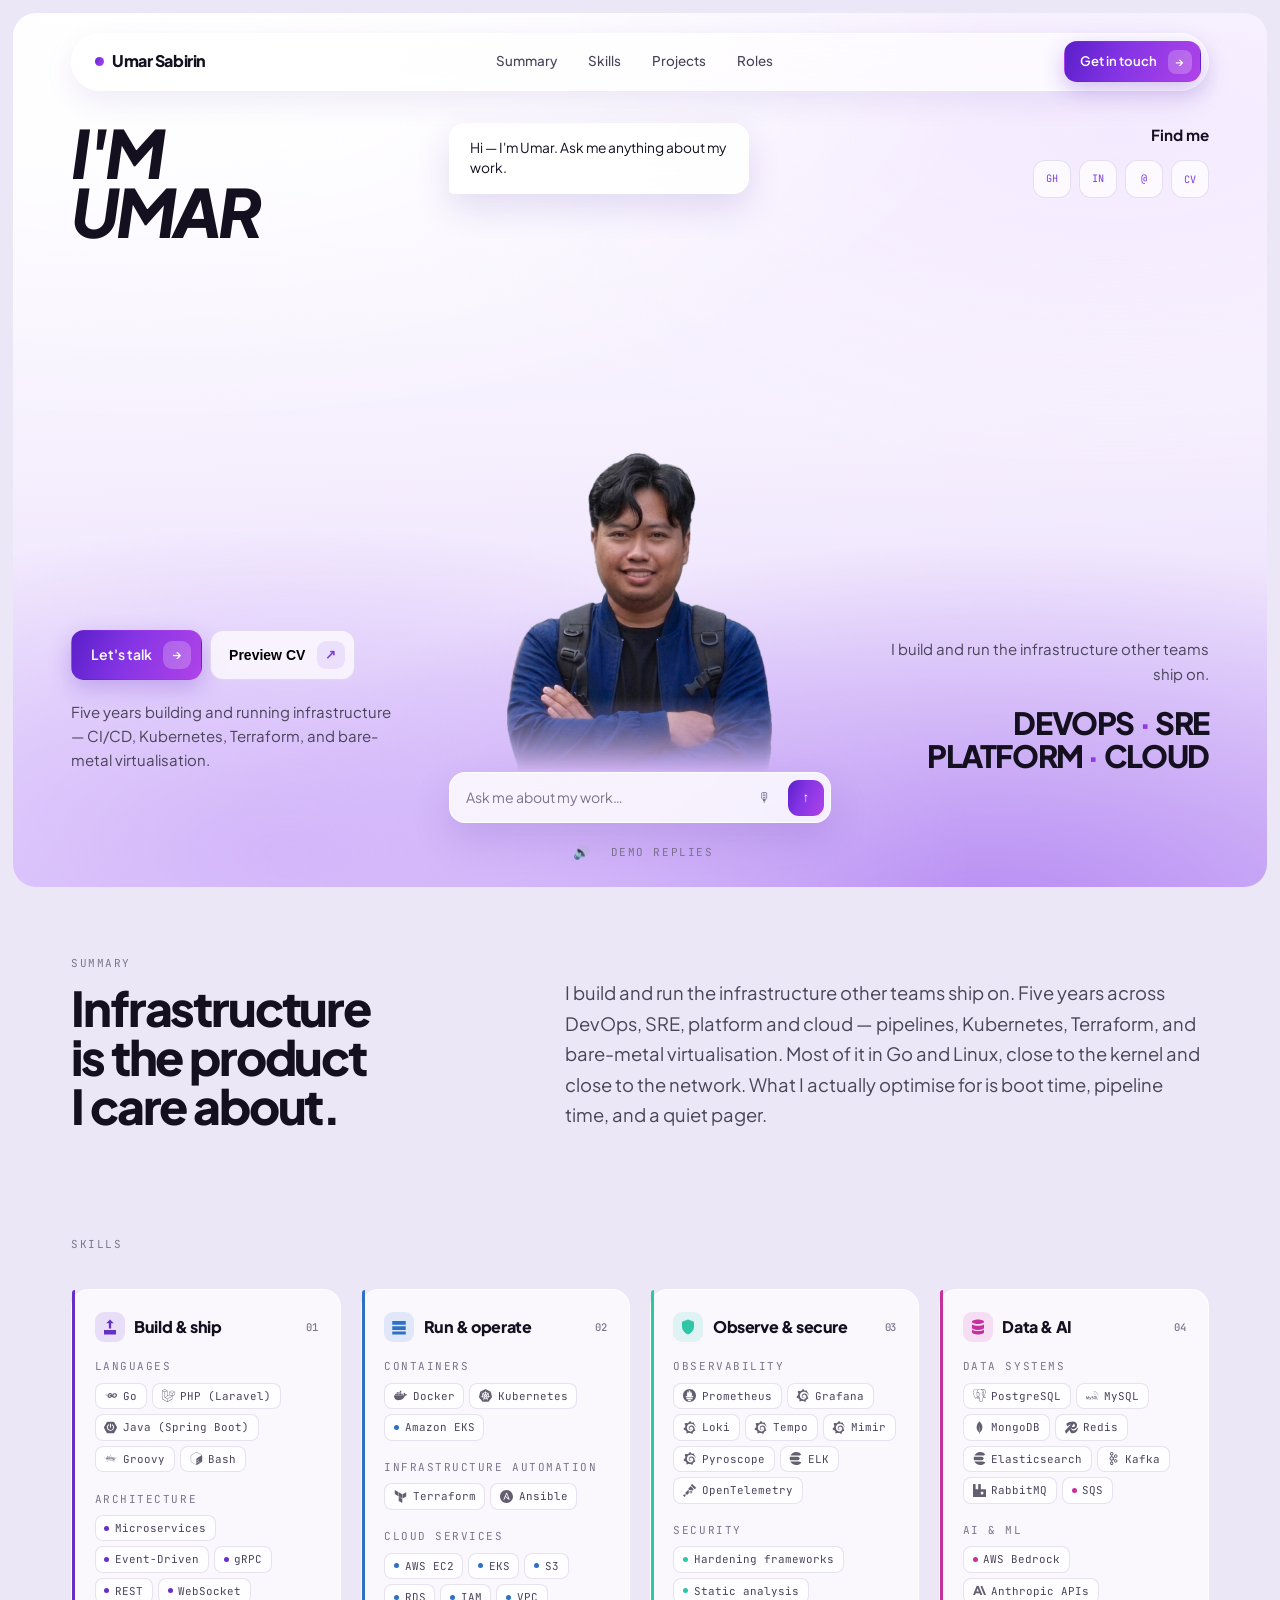
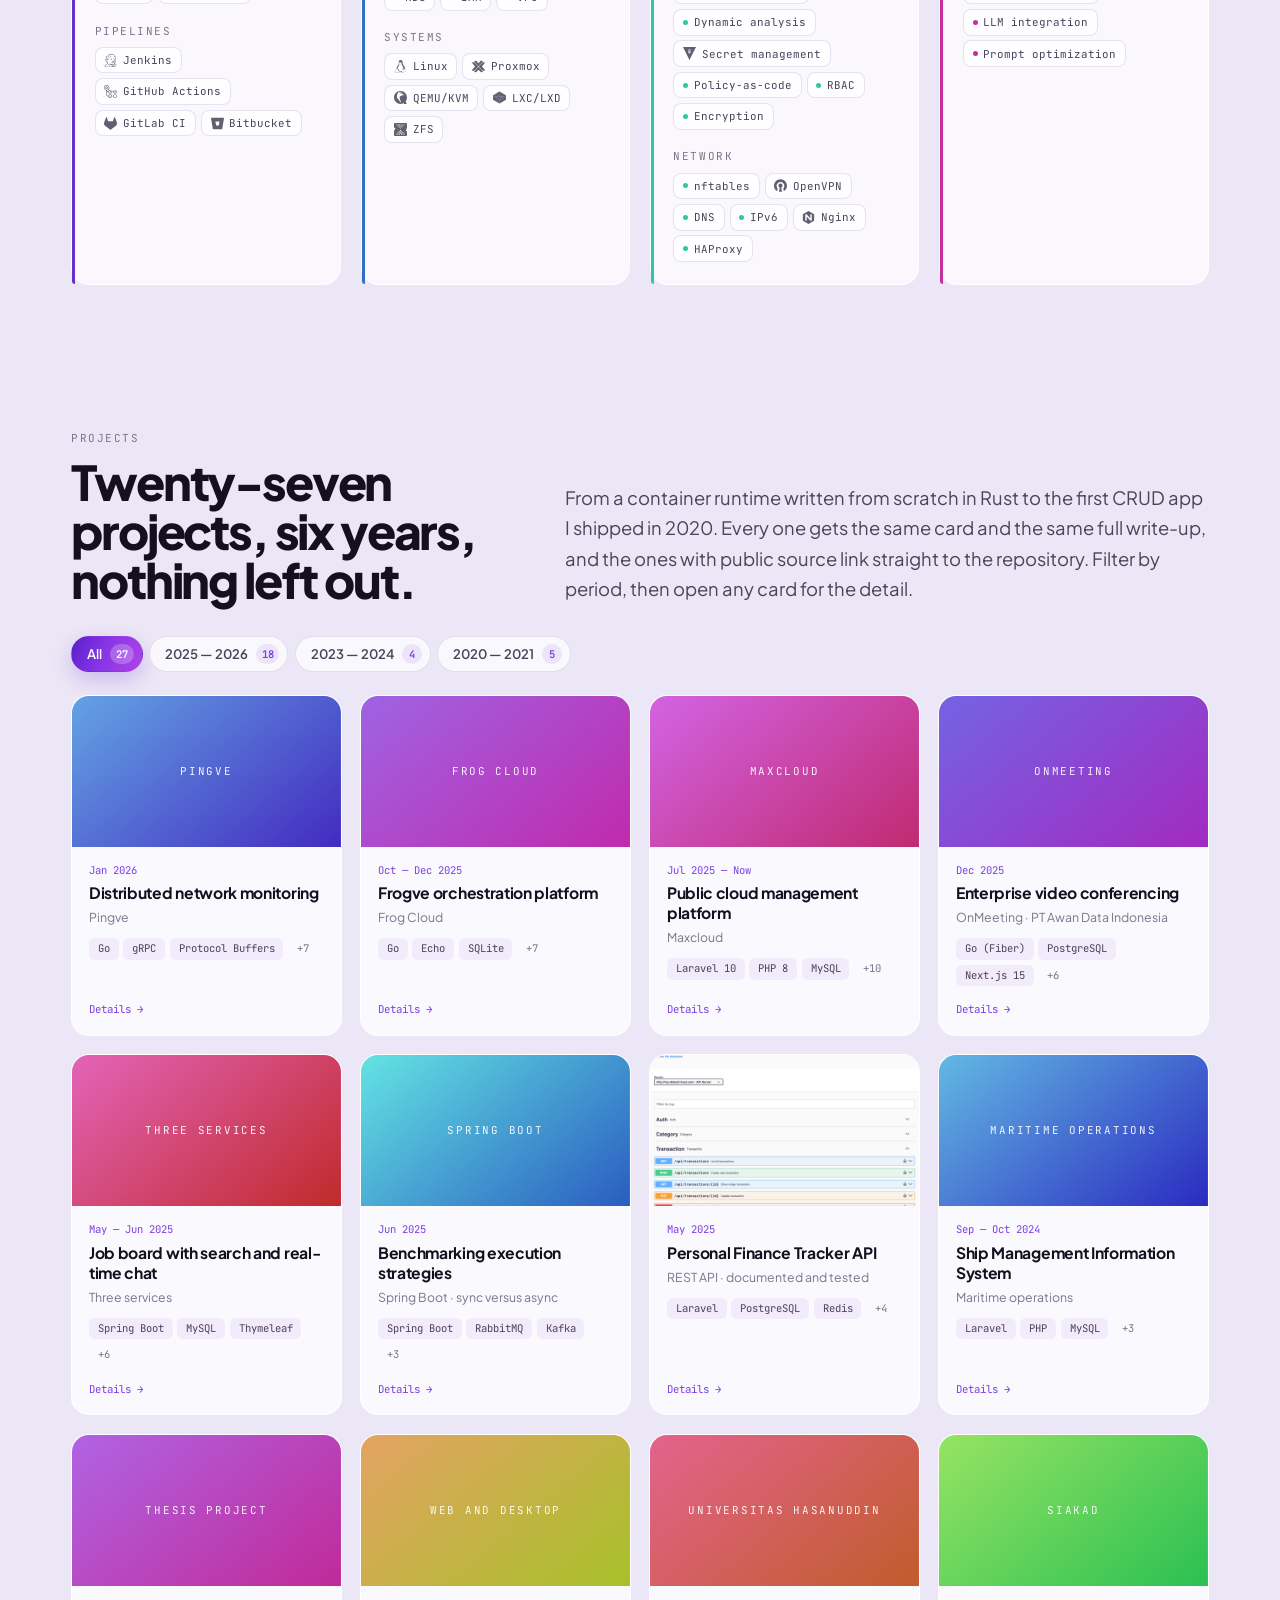
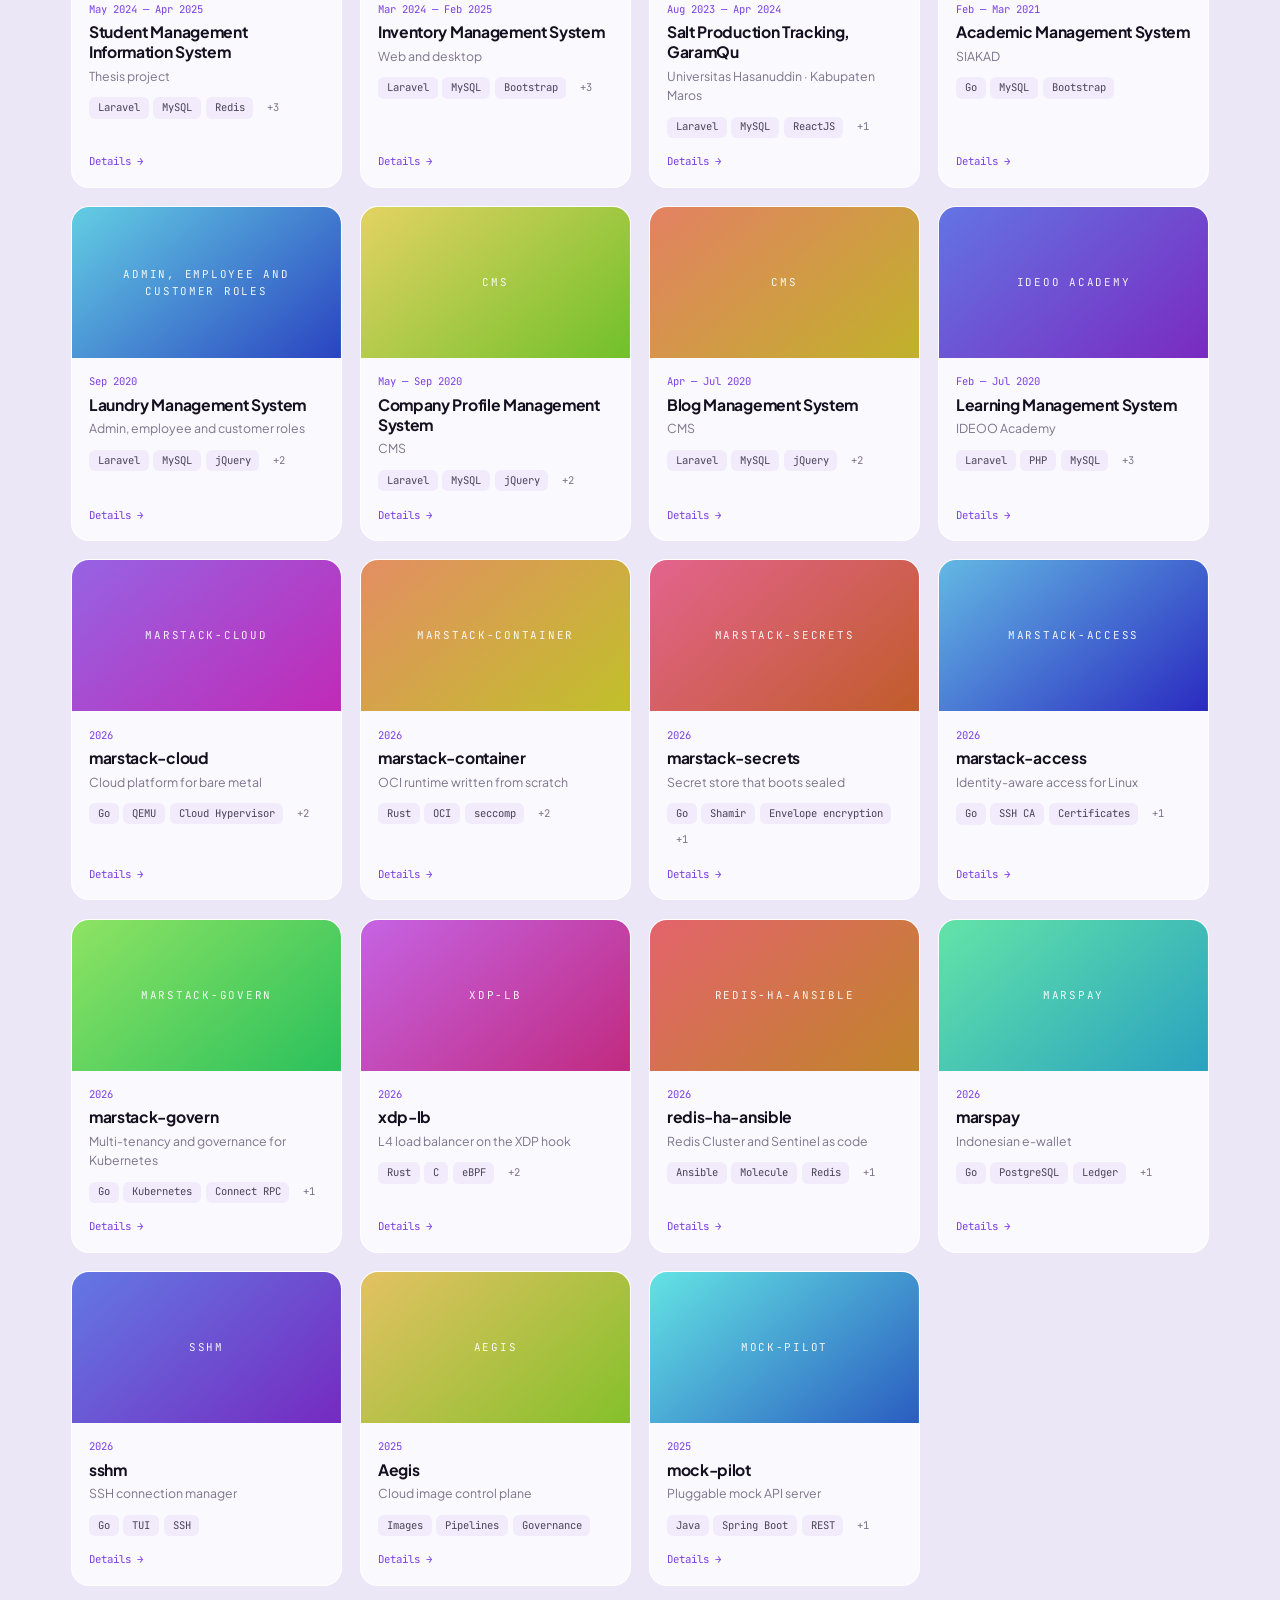
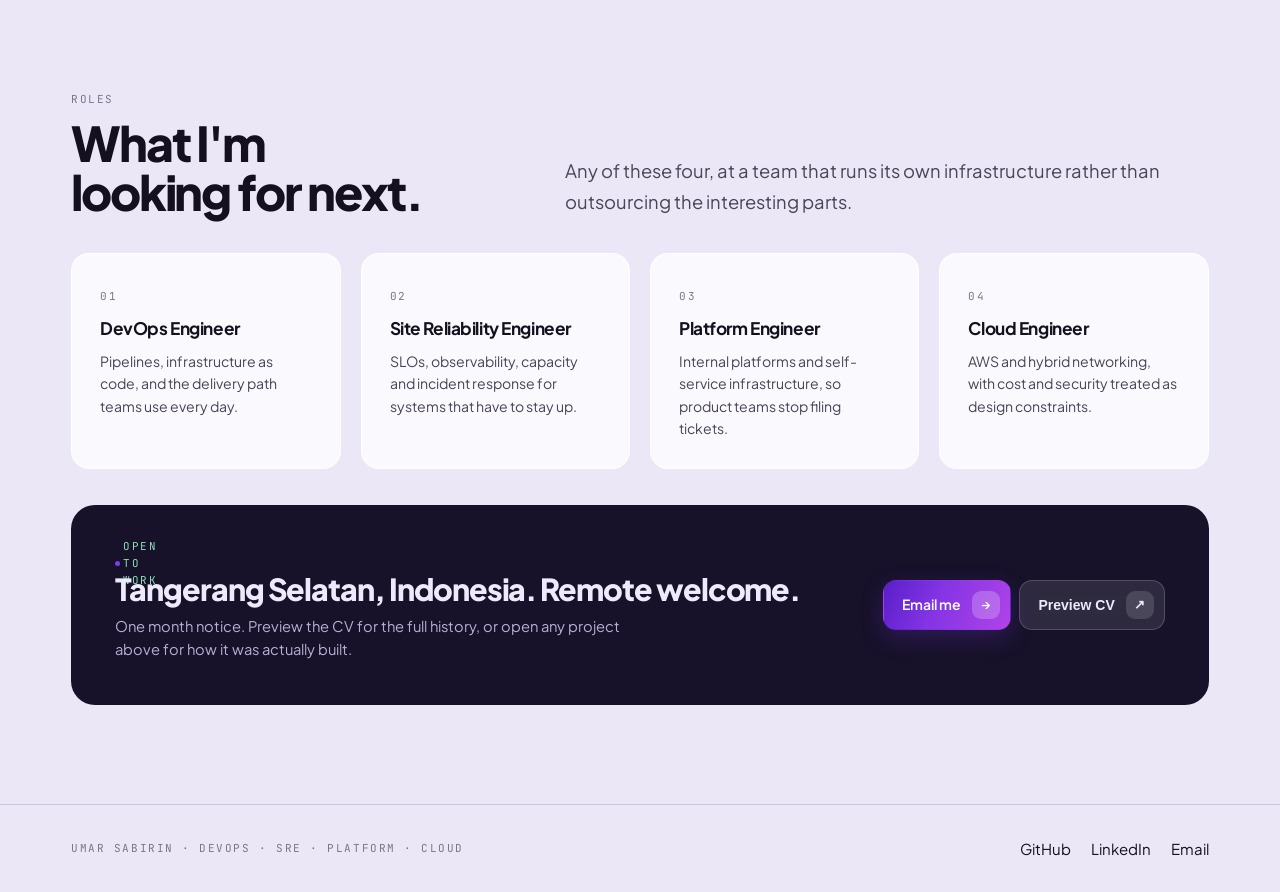
==== commit eef83fe0: "feat: CV preview in place of downloads, drop the duplicated sections Work experience and education w" ====
--- a/index.html
+++ b/index.html
@@ -68,9 +68,10 @@
 .blurb{line-height:1.62;color:var(--ink2);max-width:30ch}
 .social h2{font-size:.95rem;font-weight:700;margin-bottom:.875rem}
 .social div{display:flex;gap:.5rem;justify-content:flex-end}
-.social a{width:38px;height:38px;border-radius:12px;background:rgba(255,255,255,.7);border:1px solid var(--line);
+.social a,.social button{width:38px;height:38px;border-radius:12px;background:rgba(255,255,255,.7);border:1px solid var(--line);
   display:grid;place-items:center;font-family:var(--mono);font-size:.64rem;color:var(--violet);transition:all .25s var(--ease)}
-.social a:hover{background-image:var(--grad);color:#fff;transform:translateY(-2px)}
+.social button{cursor:pointer;padding:0}
+.social a:hover,.social button:hover{background-image:var(--grad);color:#fff;transform:translateY(-2px)}
 .hrole{font-weight:800;text-transform:uppercase;font-size:clamp(1.1rem,2.4vw,2.05rem);line-height:1.08;letter-spacing:-.045em}
 .hrole em{font-style:normal;background-image:var(--grad);-webkit-background-clip:text;background-clip:text;color:transparent}
 .avatar{grid-column:2;grid-row:1;z-index:2;position:relative;display:flex;align-items:flex-end;justify-content:center;min-height:0}
@@ -102,41 +103,11 @@
 .lead{font-size:clamp(1rem,1.5vw,1.15rem);line-height:1.66;color:var(--ink2)}
 @media(max-width:820px){.shead{grid-template-columns:1fr}}
 
-.panel{background:rgba(255,255,255,.72);border:1px solid rgba(255,255,255,.9);border-radius:clamp(16px,2vw,26px);
-  box-shadow:0 18px 50px rgba(80,40,160,.08);backdrop-filter:blur(14px);
-  padding:clamp(1.25rem,2.6vw,2.1rem);margin-top:clamp(1.5rem,3.5vh,2.25rem)}
-
-.xp{display:grid;gap:0}
-.xp>li{list-style:none;border-top:1px solid var(--line)}
-.xp>li:first-child{border-top:0}
-.xp summary{cursor:pointer;list-style:none;display:flex;flex-wrap:wrap;align-items:baseline;
-  gap:.3rem 1.1rem;padding-block:.95rem;border-radius:10px;transition:background .2s var(--ease)}
-.xp summary::-webkit-details-marker{display:none}
-.xp summary:hover{background:rgba(123,63,228,.05)}
-.xp summary:hover .c{color:var(--violet)}
-.xp .p{flex:0 0 138px;font-family:var(--mono);font-size:.72rem;letter-spacing:.04em;color:var(--violet)}
-.xp .c{flex:1 1 210px;font-weight:700;font-size:1rem;letter-spacing:-.02em;transition:color .2s}
-.xp .l{flex:1 1 240px;font-size:.83rem;color:var(--muted)}
-.xp .chev{margin-left:auto;width:22px;height:22px;flex:none;display:grid;place-items:center;
-  border-radius:7px;background:rgba(123,63,228,.09);color:var(--violet);font-size:.85rem;line-height:1;
-  transition:transform .3s var(--ease)}
-.xp details[open] .chev{transform:rotate(45deg)}
-.xp .body{padding:.35rem 0 1.35rem}
-.xp ul{display:grid;gap:.55rem;padding-left:0}
-.xp ul li{list-style:none;position:relative;padding-left:1.4rem;color:var(--ink2);line-height:1.6;
-  font-size:.9rem;max-width:74ch}
-.xp ul li::before{content:"";position:absolute;left:0;top:.6em;width:6px;height:6px;border-radius:99px;background-image:var(--grad)}
-.xp .gpa{font-family:var(--mono);font-size:.68rem;font-weight:500;letter-spacing:.04em;color:var(--muted);
-  border:1px solid var(--line2);border-radius:999px;padding:.18rem .55rem;white-space:nowrap}
-.xp .gpa--l{color:var(--violet);border-color:rgba(123,63,228,.32)}
-.xp .gpa--l:hover{background:rgba(123,63,228,.1)}
 .stk{display:flex;flex-wrap:wrap;gap:.3rem}
 .stk li{list-style:none;padding:.18rem .55rem;max-width:none;background:rgba(123,63,228,.07);border-radius:6px;
   font-family:var(--mono);font-size:.66rem;color:var(--ink2);line-height:1.5}
 .stk li::before{display:none}
 .stk li.mo{background:transparent;color:var(--muted)}
-.xp ul.stk{margin-bottom:.9rem}
-@media(max-width:680px){.xp .p{flex-basis:100%}.xp .l{flex-basis:100%}}
 
 .skl{margin-top:clamp(1.75rem,4vh,2.5rem);display:grid;grid-template-columns:repeat(4,minmax(0,1fr));
   gap:clamp(.9rem,1.8vw,1.25rem)}
@@ -249,6 +220,17 @@
 .mbody .bl{margin-top:1.05rem;display:grid;gap:.55rem;border-top:1px solid var(--line);padding-top:1.05rem}
 .mbody .bl li{list-style:none;position:relative;padding-left:1.4rem;color:var(--ink2);font-size:.89rem;line-height:1.6}
 .mbody .bl li::before{content:"";position:absolute;left:0;top:.6em;width:6px;height:6px;border-radius:99px;background-image:var(--grad)}
+.cvm{position:fixed;inset:0;z-index:70;display:grid;place-items:center;padding:clamp(.6rem,3vw,2rem)}
+.cvm[hidden]{display:none}
+.cvbox{position:relative;width:min(940px,100%);height:min(88svh,100%);display:flex;flex-direction:column;
+  background:#FBF8FF;border-radius:clamp(14px,1.8vw,20px);overflow:hidden;
+  box-shadow:0 40px 90px rgba(30,10,70,.35);animation:mrise .35s var(--ease)}
+.cvbar{flex:none;display:flex;align-items:center;gap:1rem;padding:.7rem .8rem .7rem 1.1rem;
+  border-bottom:1px solid var(--line);background:rgba(255,255,255,.8)}
+.cvout{margin-left:auto;font-family:var(--mono);font-size:.68rem;color:var(--violet)}
+.cvout:hover{text-decoration:underline}
+.cvbar .mx{position:static;width:30px;height:30px;box-shadow:none;background:rgba(123,63,228,.09)}
+.cvbox iframe{flex:1;width:100%;border:0;background:#EDE8F6}
 body.lock{overflow:hidden}
 @media(prefers-reduced-motion:reduce){
   .pil,.grp{opacity:1;transform:none;transition:none}
@@ -307,8 +289,7 @@
   <header class="topbar"><div class="container"><div class="bar">
     <a class="brand" href="/"><span></span>Umar Sabirin</a>
     <nav>
-      <a href="#summary">Summary</a><a href="#experience">Experience</a>
-      <a href="#education">Education</a><a href="#skills">Skills</a>
+      <a href="#summary">Summary</a><a href="#skills">Skills</a>
       <a href="#projects">Projects</a><a href="#roles">Roles</a>
     </nav>
     <a class="btn btn--p btn--sm" href="mailto:umarsabirin369@gmail.com">Get in touch <i>→</i></a>
@@ -320,7 +301,7 @@
       <div class="foot">
         <div class="actions">
           <a class="btn btn--p" href="mailto:umarsabirin369@gmail.com">Let's talk <i>→</i></a>
-          <a class="btn btn--g" href="assets/Umar_Sabirin_CV_DevOps.pdf" download>Download CV <i>↓</i></a>
+          <button class="btn btn--g" type="button" data-cvopen>Preview CV <i>↗</i></button>
         </div>
         <p class="blurb">Five years building and running infrastructure — CI/CD, Kubernetes, Terraform, and bare-metal virtualisation.</p>
       </div>
@@ -333,7 +314,7 @@
 
     <section class="side side--r">
       <div class="social"><h2>Find me</h2><div>
-        <a href="https://github.com/umars28" title="GitHub">GH</a><a href="https://www.linkedin.com/in/umar-sabirin-5896481a5" title="LinkedIn">IN</a><a href="mailto:umarsabirin369@gmail.com" title="Email">@</a><a href="assets/Umar_Sabirin_CV_DevOps.pdf" title="Download CV" download>CV</a>
+        <a href="https://github.com/umars28" title="GitHub">GH</a><a href="https://www.linkedin.com/in/umar-sabirin-5896481a5" title="LinkedIn">IN</a><a href="mailto:umarsabirin369@gmail.com" title="Email">@</a><button type="button" data-cvopen title="Preview CV">CV</button>
       </div></div>
       <div class="foot">
         <p class="blurb">I build and run the infrastructure other teams ship on.</p>
@@ -364,164 +345,6 @@
     <p class="lead">I build and run the infrastructure other teams ship on. Five years across DevOps, SRE, platform and cloud — pipelines, Kubernetes, Terraform, and bare-metal virtualisation. Most of it in Go and Linux, close to the kernel and close to the network. What I actually optimise for is boot time, pipeline time, and a quiet pager.</p>
   </div>
 
-</div></section>
-
-<section class="sec" id="experience"><div class="container">
-  <div class="shead">
-    <div><span class="micro">Work experience</span></div>
-  </div>
-
-  <div class="panel">
-    <ol class="xp">
-      <li><details open>
-        <summary>
-          <span class="p">Mar 2026 — Present</span>
-          <span class="c">DevOps Engineer</span>
-          <span class="l">Apple Developer Institute for DevOps × S-Quantum Engine · Tangerang, ID</span>
-          <span class="chev">+</span>
-        </summary>
-        <div class="body">
-          <ul>
-    <li>Infrastructure pipeline automation using Jenkins, Terraform IaC, and Ansible with security checkpoints.</li>
-    <li>Achieved significant pipeline acceleration through parallelization and dependency optimization.</li>
-    <li>Cost analysis integration for infrastructure changes.</li>
-    <li>Hardened VM image creation with security benchmarks and vulnerability scanning.</li>
-    <li>Observability platform with automated alerting and AI-driven diagnostics.</li>
-    <li>Multi-platform Kubernetes deployments, self-managed and EKS.</li>
-    <li>Zero-downtime cluster management strategies.</li>
-          </ul>
-        </div>
-      </details></li>
-      <li><details>
-        <summary>
-          <span class="p">Jul 2025 — Mar 2026</span>
-          <span class="c">Platform Engineer</span>
-          <span class="l">Maxcloud (PT Awan Data Indonesia) · Bekasi, ID</span>
-          <span class="chev">+</span>
-        </summary>
-        <div class="body">
-          <ul>
-    <li>High-concurrency gRPC/SSE stream multiplexing engine.</li>
-    <li>VM orchestration with significant performance improvements.</li>
-    <li>Payment system reliability via multi-gateway architecture.</li>
-    <li>Enterprise configuration system reducing deployment times.</li>
-    <li>Self-service load-balancing infrastructure.</li>
-    <li>Comprehensive testing across payment, streaming, and virtualization systems.</li>
-          </ul>
-        </div>
-      </details></li>
-      <li><details>
-        <summary>
-          <span class="p">Mar 2023 — Jun 2025</span>
-          <span class="c">Software Engineer</span>
-          <span class="l">Freelance / Self-Employed · Remote</span>
-          <span class="chev">+</span>
-        </summary>
-        <div class="body">
-          <ul>
-    <li>Message queue performance analysis and optimization.</li>
-    <li>Microservices architecture with real-time communication capabilities.</li>
-    <li>API security implementation with authentication and caching.</li>
-    <li>Government research platform architecture.</li>
-    <li>Domain-specific platforms across maritime, retail, and education sectors.</li>
-          </ul>
-        </div>
-      </details></li>
-      <li><details>
-        <summary>
-          <span class="p">Jun 2021 — Feb 2023</span>
-          <span class="c">Software Developer</span>
-          <span class="l">Fairtech Pte Ltd · Makassar, ID</span>
-          <span class="chev">+</span>
-        </summary>
-        <div class="body">
-          <ul>
-    <li>Database optimization for multi-tenant environments.</li>
-    <li>Regional business logic implementation across Southeast Asia.</li>
-    <li>Third-party shipping integration.</li>
-    <li>Video conferencing platform integration.</li>
-    <li>Search functionality implementation.</li>
-          </ul>
-        </div>
-      </details></li>
-      <li><details>
-        <summary>
-          <span class="p">Mar 2021 — Jun 2021</span>
-          <span class="c">Software Developer Intern</span>
-          <span class="l">Fairtech Pte Ltd · Makassar, ID</span>
-          <span class="chev">+</span>
-        </summary>
-        <div class="body">
-          <ul>
-    <li>Content management interface development.</li>
-    <li>Security validation improvements.</li>
-    <li>Internal tracking systems.</li>
-    <li>Database design enhancements.</li>
-          </ul>
-        </div>
-      </details></li>
-    </ol>
-  </div>
-</div></section>
-
-<section class="sec" id="education"><div class="container">
-  <div class="shead">
-    <div><span class="micro">Education</span></div>
-  </div>
-
-  <div class="panel">
-    <ol class="xp">
-      <li><details open>
-        <summary>
-          <span class="p">Aug 2020 — Feb 2025</span>
-          <span class="c">Bachelor of Information Systems</span>
-          <span class="l">Hasanuddin University · Makassar, ID</span>
-          <span class="gpa">GPA 3.82 / 4.00</span>
-          <span class="chev">+</span>
-        </summary>
-        <div class="body">
-          <ul>
-    <li>Relevant coursework: Data Structures, Algorithms, Database Management, Web Development, Software Engineering.</li>
-    <li>Thesis: "Analysis and Design of a Web-Based Student Management Information System Using the Design Thinking Method" — a case study at the Pondok Informatika Education Foundation.</li>
-    <li>Laboratory assistant in Basic Programming and Web Development.</li>
-          </ul>
-        </div>
-      </details></li>
-      <li><details>
-        <summary>
-          <span class="p">Aug 2022 — Dec 2022</span>
-          <span class="c">Teaching Assistant, Web Programming</span>
-          <span class="l">Hasanuddin University · Makassar, ID</span>
-          <span class="gpa">200+ students</span>
-          <span class="chev">+</span>
-        </summary>
-        <div class="body">
-          <ul>
-    <li>Mentored students through Web Programming and Basic Programming courses.</li>
-    <li>Guided third-year Information Systems students in Web Programming, and first-year students in Basic Programming.</li>
-    <li>Ran teaching sessions, gave guidance, and marked assignments.</li>
-    <li>Developed and organised course materials.</li>
-          </ul>
-        </div>
-      </details></li>
-      <li><details>
-        <summary>
-          <span class="p">Feb 2023 — Jun 2023</span>
-          <span class="c">Metaverse Asset Creation</span>
-          <span class="l">Independent Study (MSIB) Kampus Merdeka · PT Cipta Konsultan Internasional</span>
-          <span class="gpa">20 credits</span>
-          <span class="chev">+</span>
-        </summary>
-        <div class="body">
-          <ul>
-    <li>Coursework: Metaverse Asset Creation, Commercialization, Corporate Innovation, 3D Digital Asset Creation, Metaverse Design, Roblox Game Design and Coding.</li>
-    <li>Led the team, created 3D digital assets, designed the metaverse environment, and coded the Roblox game.</li>
-    <li>Final project in collaboration with Corporate Innovation Asia (CIAS) and WIR Group.</li>
-          </ul>
-        </div>
-      </details></li>
-    </ol>
-  </div>
 </div></section>
 
 <section class="sec" id="skills"><div class="container">
@@ -564,12 +387,11 @@
       <span class="micro">Projects</span>
       <h2>Twenty-seven projects, six years, nothing left out.</h2>
     </div>
-    <p class="lead">From a container runtime written from scratch in Rust to the first CRUD app I shipped in 2020. Every one gets the same card and the same full write-up — fifteen have public repositories you can read. Filter, then open any card for the detail.</p>
+    <p class="lead">From a container runtime written from scratch in Rust to the first CRUD app I shipped in 2020. Every one gets the same card and the same full write-up, and the ones with public source link straight to the repository. Filter by period, then open any card for the detail.</p>
   </div>
 
   <div class="filt" role="group" aria-label="Filter projects">
     <button type="button" class="fb is-on" data-f="all">All<i>27</i></button>
-    <button type="button" class="fb" data-f="oss">Open source<i>15</i></button>
     <button type="button" class="fb" data-f="a">2025 — 2026<i>18</i></button>
     <button type="button" class="fb" data-f="b">2023 — 2024<i>4</i></button>
     <button type="button" class="fb" data-f="c">2020 — 2021<i>5</i></button>
@@ -1249,11 +1071,11 @@
     <div>
       <span class="dot">Open to work</span>
       <h3>Tangerang Selatan, Indonesia. Remote welcome.</h3>
-      <p>One month notice. Happy to talk through any of the numbers on this page in detail — or ask the character up top.</p>
+      <p>One month notice. Preview the CV for the full history, or open any project above for how it was actually built.</p>
     </div>
     <div class="acts">
       <a class="btn btn--p" href="mailto:umarsabirin369@gmail.com">Email me <i>→</i></a>
-      <a class="btn btn--g" href="assets/Umar_Sabirin_CV_DevOps.pdf" download>Download CV <i>↓</i></a>
+      <button class="btn btn--g" type="button" data-cvopen>Preview CV <i>↗</i></button>
     </div>
   </div>
 </div></section>
@@ -1275,6 +1097,18 @@
   </div>
 </div>
 
+<div class="cvm" data-cv hidden>
+  <div class="mbg" data-cvclose></div>
+  <div class="cvbox" role="dialog" aria-modal="true" aria-label="CV preview">
+    <div class="cvbar">
+      <span class="micro">Umar Sabirin — CV</span>
+      <a class="cvout" href="assets/Umar_Sabirin_CV_DevOps.pdf" target="_blank" rel="noopener">Open in new tab ↗</a>
+      <button class="mx" data-cvclose type="button" aria-label="Close">&times;</button>
+    </div>
+    <iframe data-cvframe title="CV preview"></iframe>
+  </div>
+</div>
+
 <script src="assets/agent.js"></script>
 <script src="assets/ui.js"></script>
 </body>
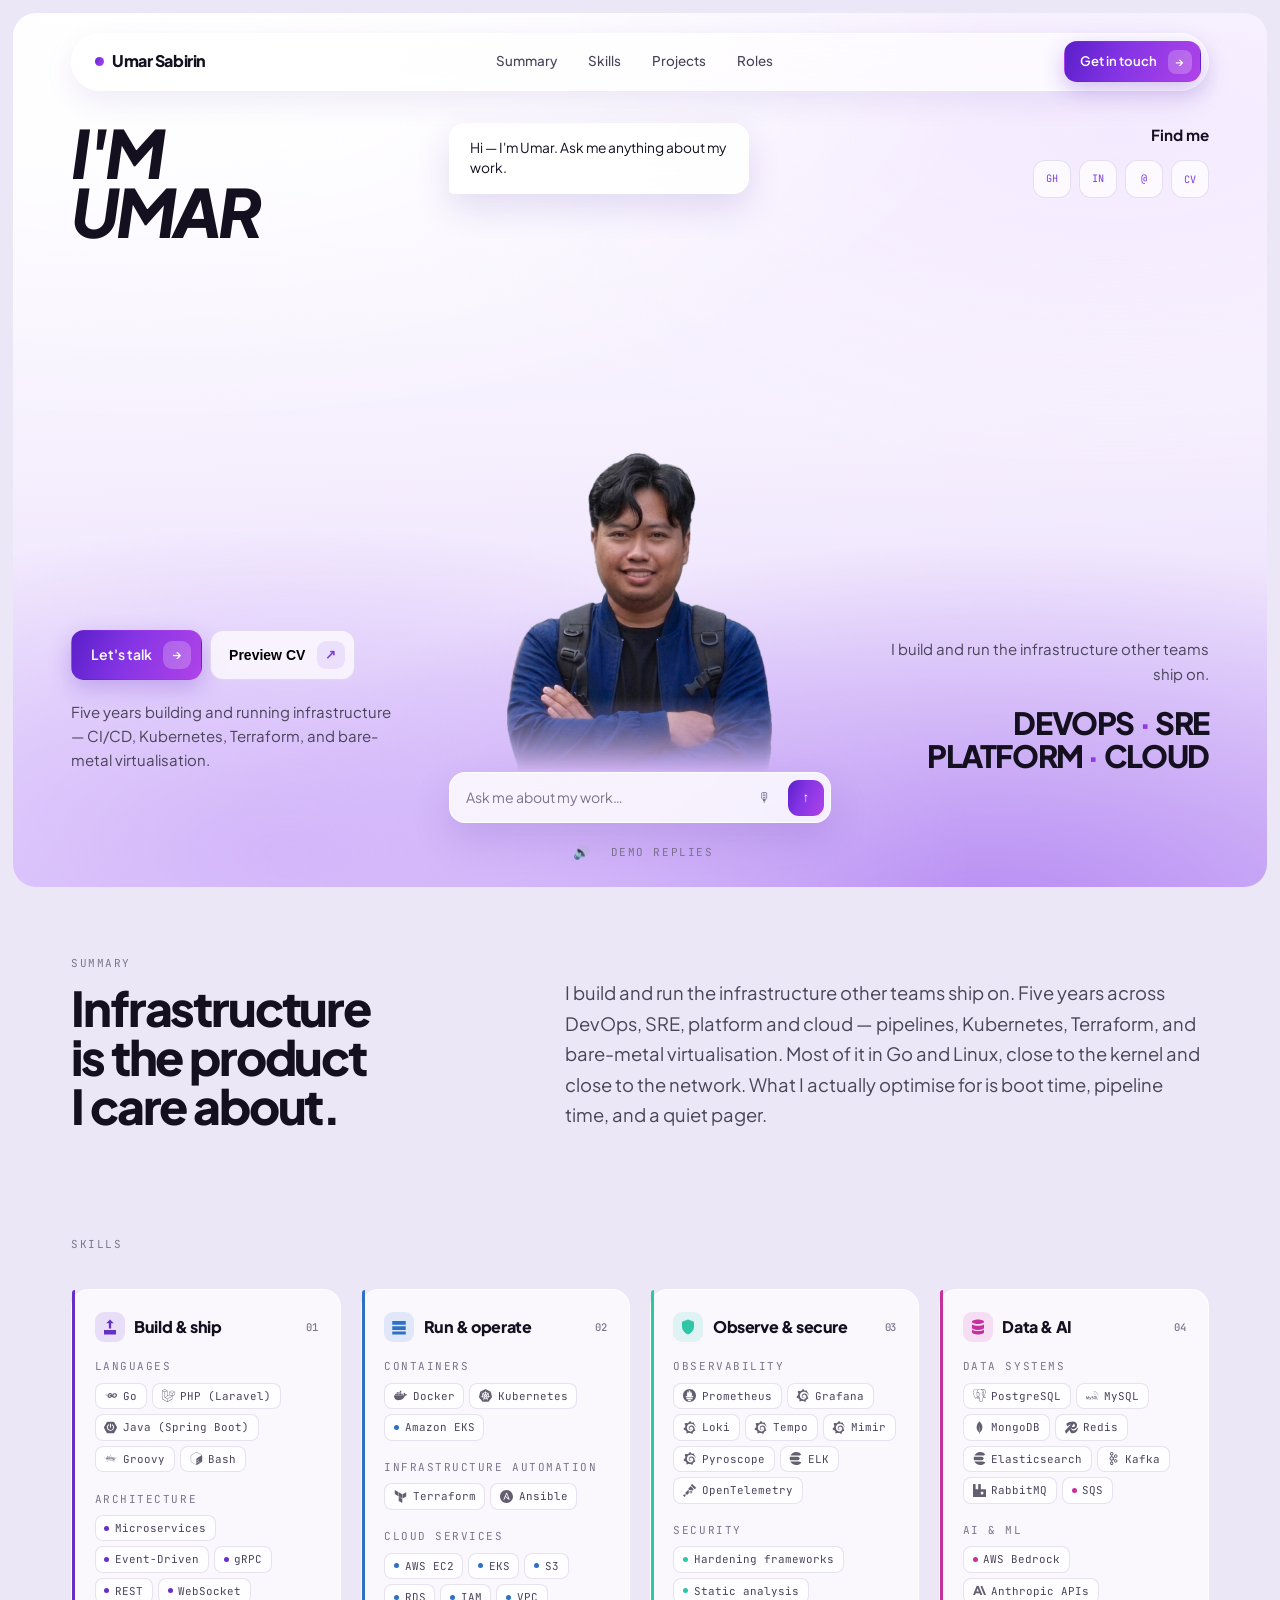
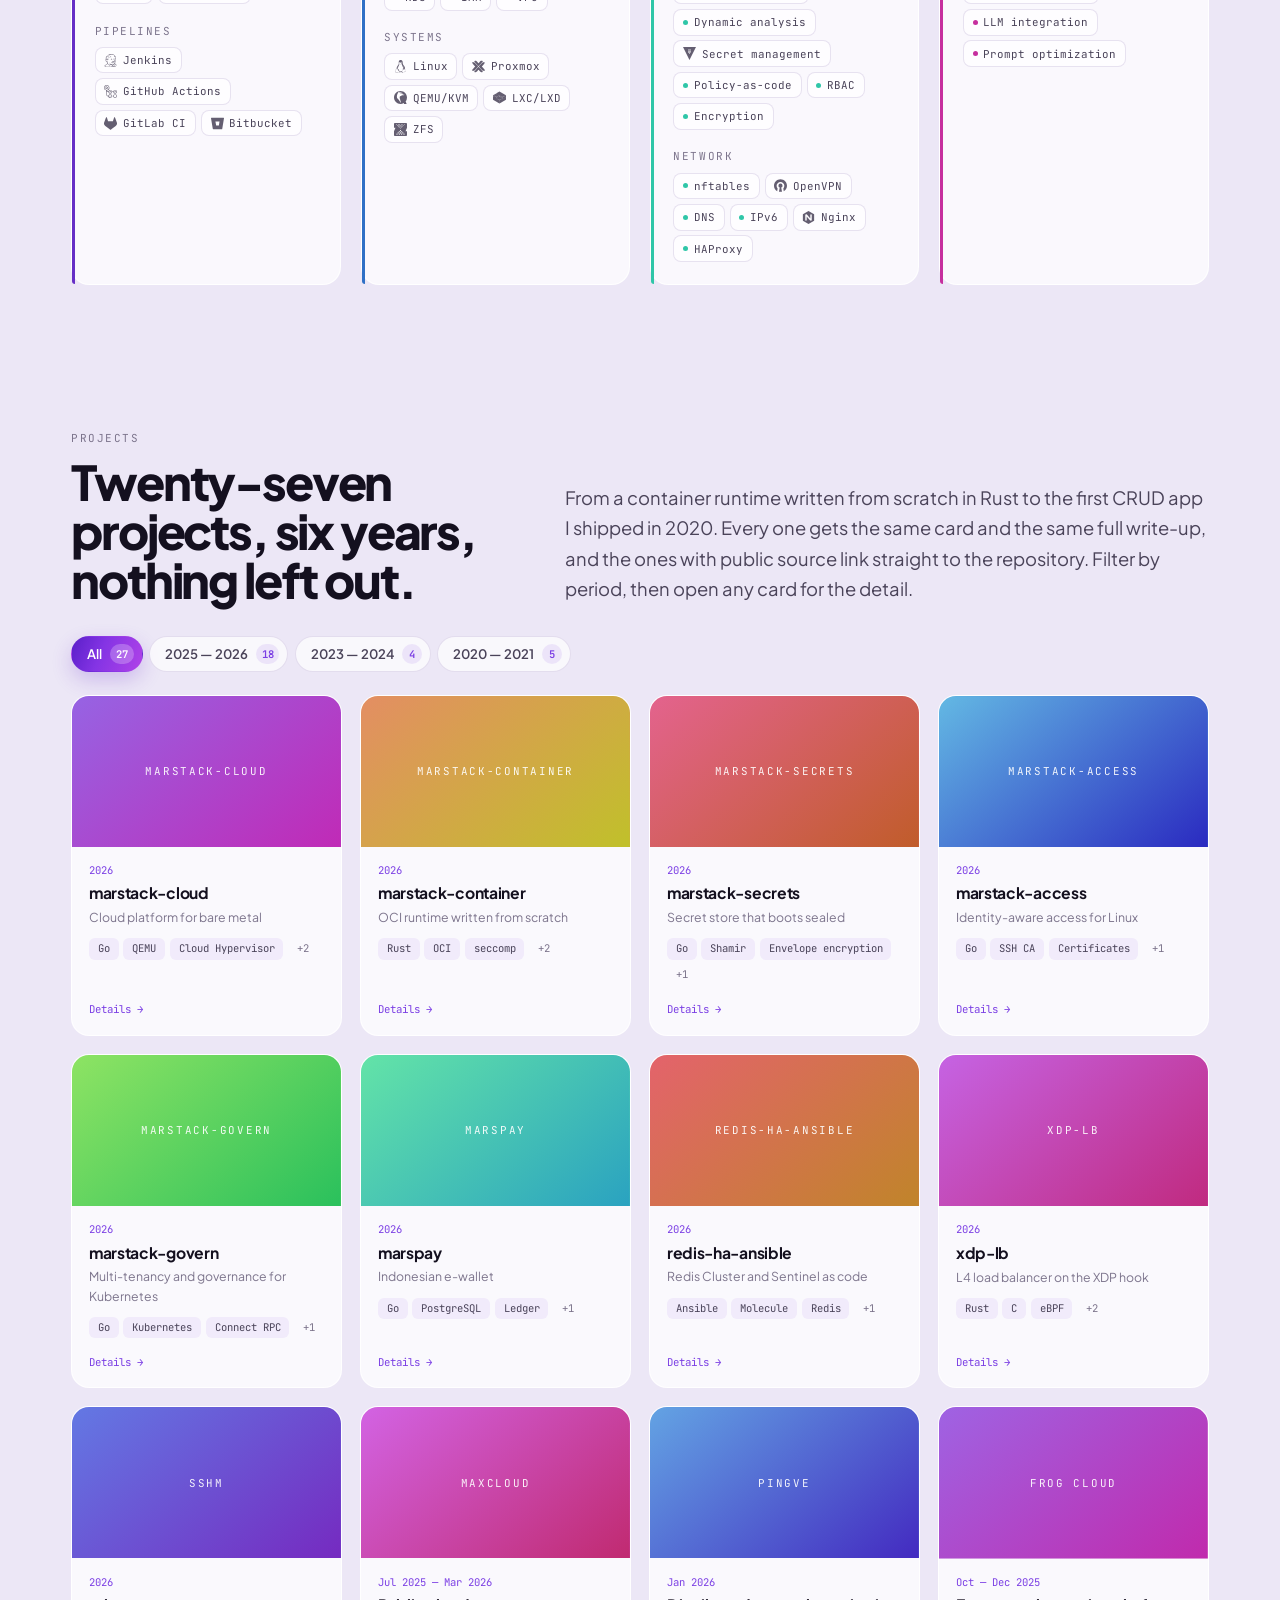
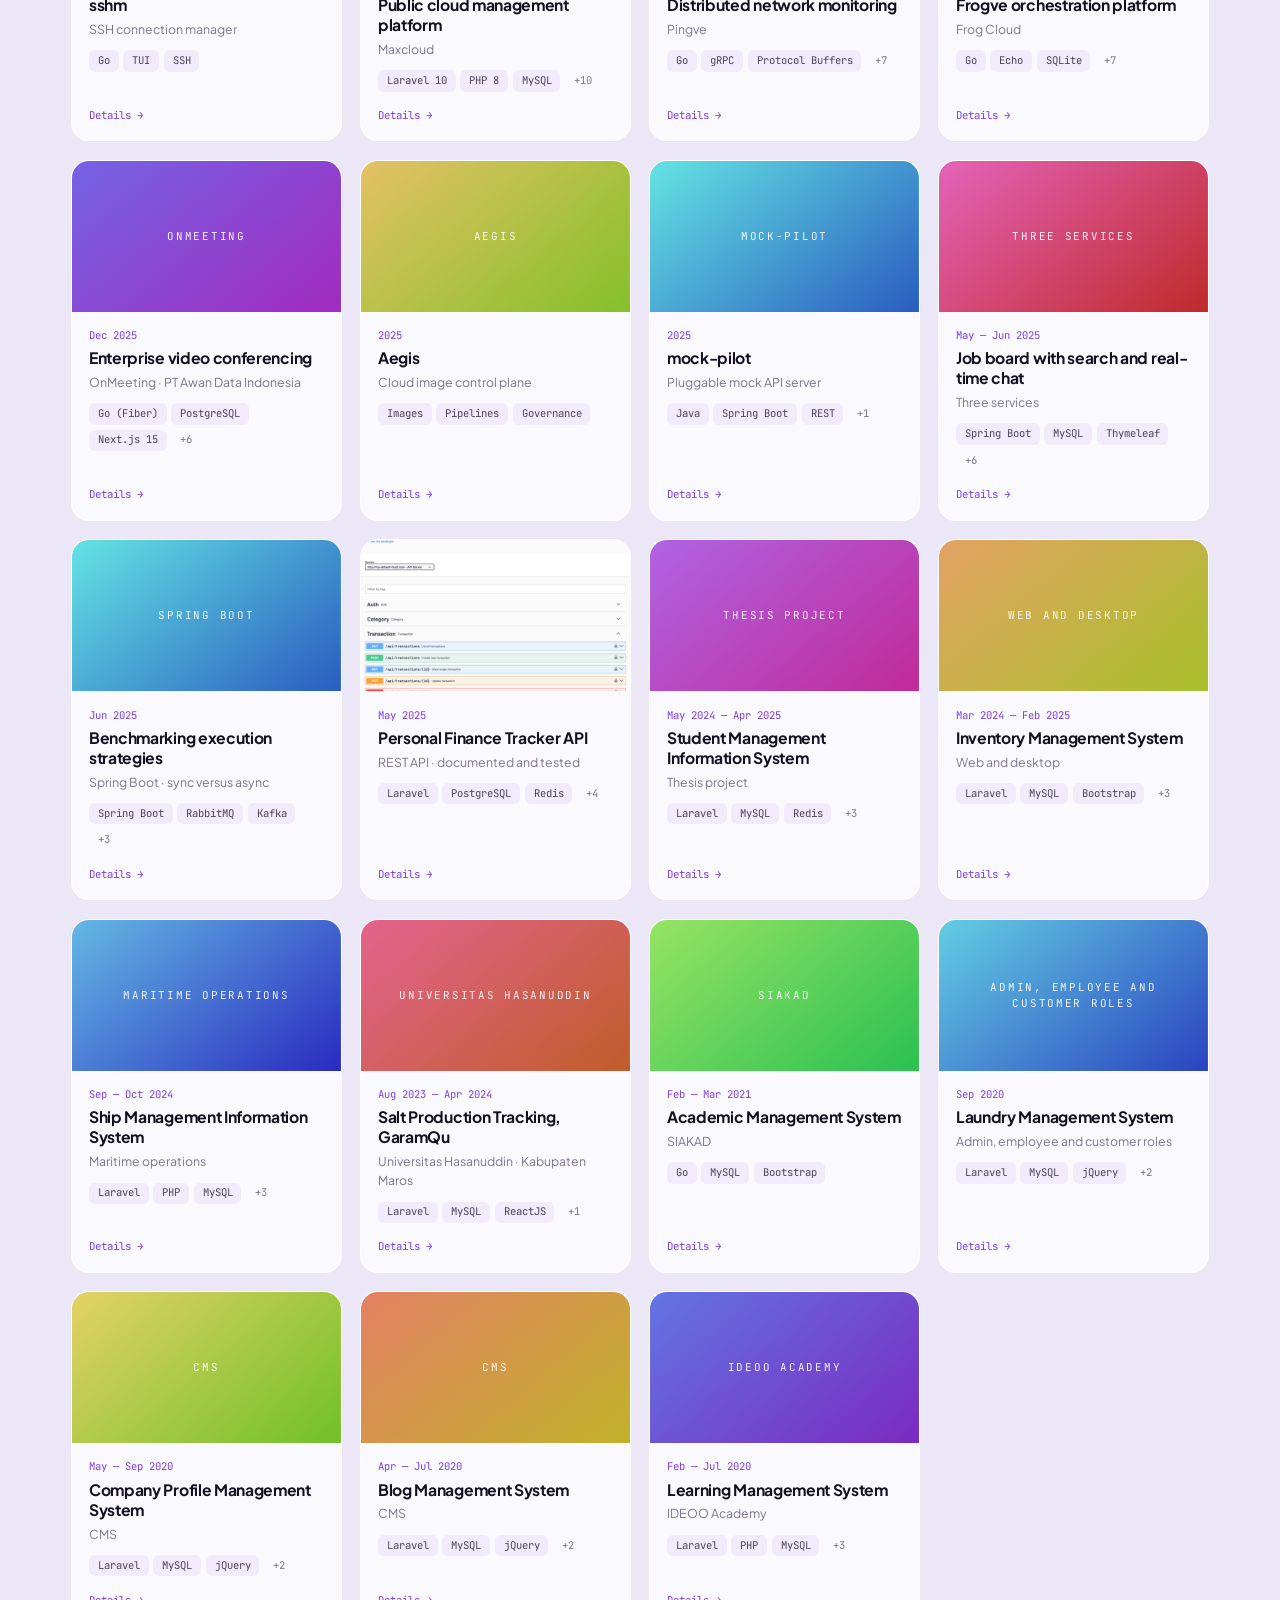
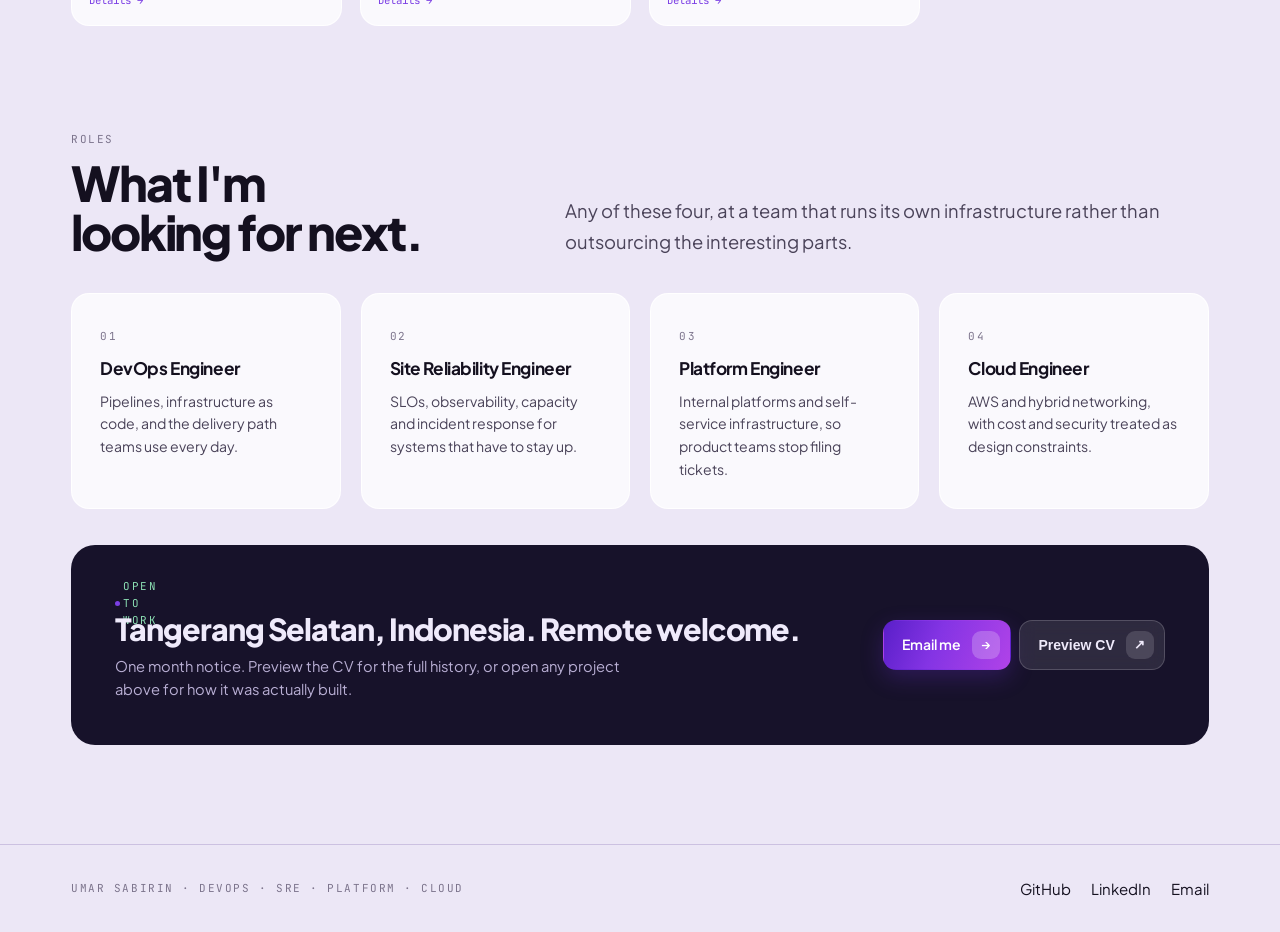
==== commit b955b921: "fix: order projects newest first The eleven repositories were appended after the sixteen deck projec" ====
--- a/index.html
+++ b/index.html
@@ -398,6 +398,106 @@
   </div>
 
   <div class="pgrid">
+    <article class="pcard" data-k="marstackcloud" data-era="a" data-oss="1" style="--hue:264" tabindex="0" role="button" aria-label="Open marstack-cloud">
+      <div class="cov" data-img="assets/proj/marstackcloud.png"><span>MARSTACK-CLOUD</span></div>
+      <div class="pcb">
+        <span class="p">2026</span>
+        <h3>marstack-cloud</h3>
+        <span class="l">Cloud platform for bare metal</span>
+        <ul class="stk"><li>Go</li><li>QEMU</li><li>Cloud Hypervisor</li><li class="mo">+2</li></ul>
+      </div>
+      <span class="more">Details <i>→</i></span>
+    </article>
+    <article class="pcard" data-k="marstackcontainer" data-era="a" data-oss="1" style="--hue:20" tabindex="0" role="button" aria-label="Open marstack-container">
+      <div class="cov" data-img="assets/proj/marstackcontainer.png"><span>MARSTACK-CONTAINER</span></div>
+      <div class="pcb">
+        <span class="p">2026</span>
+        <h3>marstack-container</h3>
+        <span class="l">OCI runtime written from scratch</span>
+        <ul class="stk"><li>Rust</li><li>OCI</li><li>seccomp</li><li class="mo">+2</li></ul>
+      </div>
+      <span class="more">Details <i>→</i></span>
+    </article>
+    <article class="pcard" data-k="marstacksecrets" data-era="a" data-oss="1" style="--hue:340" tabindex="0" role="button" aria-label="Open marstack-secrets">
+      <div class="cov" data-img="assets/proj/marstacksecrets.png"><span>MARSTACK-SECRETS</span></div>
+      <div class="pcb">
+        <span class="p">2026</span>
+        <h3>marstack-secrets</h3>
+        <span class="l">Secret store that boots sealed</span>
+        <ul class="stk"><li>Go</li><li>Shamir</li><li>Envelope encryption</li><li class="mo">+1</li></ul>
+      </div>
+      <span class="more">Details <i>→</i></span>
+    </article>
+    <article class="pcard" data-k="marstackaccess" data-era="a" data-oss="1" style="--hue:200" tabindex="0" role="button" aria-label="Open marstack-access">
+      <div class="cov" data-img="assets/proj/marstackaccess.png"><span>MARSTACK-ACCESS</span></div>
+      <div class="pcb">
+        <span class="p">2026</span>
+        <h3>marstack-access</h3>
+        <span class="l">Identity-aware access for Linux</span>
+        <ul class="stk"><li>Go</li><li>SSH CA</li><li>Certificates</li><li class="mo">+1</li></ul>
+      </div>
+      <span class="more">Details <i>→</i></span>
+    </article>
+    <article class="pcard" data-k="marstackgovern" data-era="a" data-oss="1" style="--hue:100" tabindex="0" role="button" aria-label="Open marstack-govern">
+      <div class="cov" data-img="assets/proj/marstackgovern.png"><span>MARSTACK-GOVERN</span></div>
+      <div class="pcb">
+        <span class="p">2026</span>
+        <h3>marstack-govern</h3>
+        <span class="l">Multi-tenancy and governance for Kubernetes</span>
+        <ul class="stk"><li>Go</li><li>Kubernetes</li><li>Connect RPC</li><li class="mo">+1</li></ul>
+      </div>
+      <span class="more">Details <i>→</i></span>
+    </article>
+    <article class="pcard" data-k="marspay" data-era="a" data-oss="1" style="--hue:152" tabindex="0" role="button" aria-label="Open marspay">
+      <div class="cov" data-img="assets/proj/marspay.png"><span>MARSPAY</span></div>
+      <div class="pcb">
+        <span class="p">2026</span>
+        <h3>marspay</h3>
+        <span class="l">Indonesian e-wallet</span>
+        <ul class="stk"><li>Go</li><li>PostgreSQL</li><li>Ledger</li><li class="mo">+1</li></ul>
+      </div>
+      <span class="more">Details <i>→</i></span>
+    </article>
+    <article class="pcard" data-k="redisha" data-era="a" data-oss="1" style="--hue:356" tabindex="0" role="button" aria-label="Open redis-ha-ansible">
+      <div class="cov" data-img="assets/proj/redisha.png"><span>REDIS-HA-ANSIBLE</span></div>
+      <div class="pcb">
+        <span class="p">2026</span>
+        <h3>redis-ha-ansible</h3>
+        <span class="l">Redis Cluster and Sentinel as code</span>
+        <ul class="stk"><li>Ansible</li><li>Molecule</li><li>Redis</li><li class="mo">+1</li></ul>
+      </div>
+      <span class="more">Details <i>→</i></span>
+    </article>
+    <article class="pcard" data-k="xdplb" data-era="a" data-oss="1" style="--hue:286" tabindex="0" role="button" aria-label="Open xdp-lb">
+      <div class="cov" data-img="assets/proj/xdplb.png"><span>XDP-LB</span></div>
+      <div class="pcb">
+        <span class="p">2026</span>
+        <h3>xdp-lb</h3>
+        <span class="l">L4 load balancer on the XDP hook</span>
+        <ul class="stk"><li>Rust</li><li>C</li><li>eBPF</li><li class="mo">+2</li></ul>
+      </div>
+      <span class="more">Details <i>→</i></span>
+    </article>
+    <article class="pcard" data-k="sshm" data-era="a" data-oss="1" style="--hue:230" tabindex="0" role="button" aria-label="Open sshm">
+      <div class="cov" data-img="assets/proj/sshm.png"><span>SSHM</span></div>
+      <div class="pcb">
+        <span class="p">2026</span>
+        <h3>sshm</h3>
+        <span class="l">SSH connection manager</span>
+        <ul class="stk"><li>Go</li><li>TUI</li><li>SSH</li></ul>
+      </div>
+      <span class="more">Details <i>→</i></span>
+    </article>
+    <article class="pcard" data-k="maxcloud" data-era="a" style="--hue:292" tabindex="0" role="button" aria-label="Open Public cloud management platform">
+      <div class="cov" data-img="assets/proj/maxcloud.png"><span>MAXCLOUD</span></div>
+      <div class="pcb">
+        <span class="p">Jul 2025 — Mar 2026</span>
+        <h3>Public cloud management platform</h3>
+        <span class="l">Maxcloud</span>
+        <ul class="stk"><li>Laravel 10</li><li>PHP 8</li><li>MySQL</li><li class="mo">+10</li></ul>
+      </div>
+      <span class="more">Details <i>→</i></span>
+    </article>
     <article class="pcard" data-k="pingve" data-era="a" style="--hue:210" tabindex="0" role="button" aria-label="Open Distributed network monitoring">
       <div class="cov" data-img="assets/proj/pingve.png"><span>PINGVE</span></div>
       <div class="pcb">
@@ -418,16 +518,6 @@
       </div>
       <span class="more">Details <i>→</i></span>
     </article>
-    <article class="pcard" data-k="maxcloud" data-era="a" style="--hue:292" tabindex="0" role="button" aria-label="Open Public cloud management platform">
-      <div class="cov" data-img="assets/proj/maxcloud.png"><span>MAXCLOUD</span></div>
-      <div class="pcb">
-        <span class="p">Jul 2025 — Now</span>
-        <h3>Public cloud management platform</h3>
-        <span class="l">Maxcloud</span>
-        <ul class="stk"><li>Laravel 10</li><li>PHP 8</li><li>MySQL</li><li class="mo">+10</li></ul>
-      </div>
-      <span class="more">Details <i>→</i></span>
-    </article>
     <article class="pcard" data-k="onmeeting" data-era="a" style="--hue:248" tabindex="0" role="button" aria-label="Open Enterprise video conferencing">
       <div class="cov" data-img="assets/proj/onmeeting.png"><span>ONMEETING</span></div>
       <div class="pcb">
@@ -438,6 +528,26 @@
       </div>
       <span class="more">Details <i>→</i></span>
     </article>
+    <article class="pcard" data-k="aegis" data-era="a" data-oss="1" style="--hue:44" tabindex="0" role="button" aria-label="Open Aegis">
+      <div class="cov" data-img="assets/proj/aegis.png"><span>AEGIS</span></div>
+      <div class="pcb">
+        <span class="p">2025</span>
+        <h3>Aegis</h3>
+        <span class="l">Cloud image control plane</span>
+        <ul class="stk"><li>Images</li><li>Pipelines</li><li>Governance</li></ul>
+      </div>
+      <span class="more">Details <i>→</i></span>
+    </article>
+    <article class="pcard" data-k="mockpilot" data-era="a" data-oss="1" style="--hue:180" tabindex="0" role="button" aria-label="Open mock-pilot">
+      <div class="cov" data-img="assets/proj/mockpilot.png"><span>MOCK-PILOT</span></div>
+      <div class="pcb">
+        <span class="p">2025</span>
+        <h3>mock-pilot</h3>
+        <span class="l">Pluggable mock API server</span>
+        <ul class="stk"><li>Java</li><li>Spring Boot</li><li>REST</li><li class="mo">+1</li></ul>
+      </div>
+      <span class="more">Details <i>→</i></span>
+    </article>
     <article class="pcard" data-k="jobboard" data-oss="1" data-era="a" style="--hue:320" tabindex="0" role="button" aria-label="Open Job board with search and real-time chat">
       <div class="cov" data-img="assets/proj/jobboard.png"><span>THREE SERVICES</span></div>
       <div class="pcb">
@@ -468,6 +578,26 @@
       </div>
       <span class="more">Details <i>→</i></span>
     </article>
+    <article class="pcard" data-k="student" data-era="b" style="--hue:276" tabindex="0" role="button" aria-label="Open Student Management Information System">
+      <div class="cov" data-img="assets/proj/student.png"><span>THESIS PROJECT</span></div>
+      <div class="pcb">
+        <span class="p">May 2024 — Apr 2025</span>
+        <h3>Student Management Information System</h3>
+        <span class="l">Thesis project</span>
+        <ul class="stk"><li>Laravel</li><li>MySQL</li><li>Redis</li><li class="mo">+3</li></ul>
+      </div>
+      <span class="more">Details <i>→</i></span>
+    </article>
+    <article class="pcard" data-k="inventory" data-era="b" style="--hue:30" tabindex="0" role="button" aria-label="Open Inventory Management System">
+      <div class="cov" data-img="assets/proj/inventory.png"><span>WEB AND DESKTOP</span></div>
+      <div class="pcb">
+        <span class="p">Mar 2024 — Feb 2025</span>
+        <h3>Inventory Management System</h3>
+        <span class="l">Web and desktop</span>
+        <ul class="stk"><li>Laravel</li><li>MySQL</li><li>Bootstrap</li><li class="mo">+3</li></ul>
+      </div>
+      <span class="more">Details <i>→</i></span>
+    </article>
     <article class="pcard" data-k="smis" data-era="b" style="--hue:200" tabindex="0" role="button" aria-label="Open Ship Management Information System">
       <div class="cov" data-img="assets/proj/smis.png"><span>MARITIME OPERATIONS</span></div>
       <div class="pcb">
@@ -478,26 +608,6 @@
       </div>
       <span class="more">Details <i>→</i></span>
     </article>
-    <article class="pcard" data-k="student" data-era="b" style="--hue:276" tabindex="0" role="button" aria-label="Open Student Management Information System">
-      <div class="cov" data-img="assets/proj/student.png"><span>THESIS PROJECT</span></div>
-      <div class="pcb">
-        <span class="p">May 2024 — Apr 2025</span>
-        <h3>Student Management Information System</h3>
-        <span class="l">Thesis project</span>
-        <ul class="stk"><li>Laravel</li><li>MySQL</li><li>Redis</li><li class="mo">+3</li></ul>
-      </div>
-      <span class="more">Details <i>→</i></span>
-    </article>
-    <article class="pcard" data-k="inventory" data-era="b" style="--hue:30" tabindex="0" role="button" aria-label="Open Inventory Management System">
-      <div class="cov" data-img="assets/proj/inventory.png"><span>WEB AND DESKTOP</span></div>
-      <div class="pcb">
-        <span class="p">Mar 2024 — Feb 2025</span>
-        <h3>Inventory Management System</h3>
-        <span class="l">Web and desktop</span>
-        <ul class="stk"><li>Laravel</li><li>MySQL</li><li>Bootstrap</li><li class="mo">+3</li></ul>
-      </div>
-      <span class="more">Details <i>→</i></span>
-    </article>
     <article class="pcard" data-k="garamqu" data-era="b" style="--hue:340" tabindex="0" role="button" aria-label="Open Salt Production Tracking, GaramQu">
       <div class="cov" data-img="assets/proj/garamqu.png"><span>UNIVERSITAS HASANUDDIN</span></div>
       <div class="pcb">
@@ -558,118 +668,130 @@
       </div>
       <span class="more">Details <i>→</i></span>
     </article>
-    <article class="pcard" data-k="marstackcloud" data-era="a" data-oss="1" style="--hue:264" tabindex="0" role="button" aria-label="Open marstack-cloud">
-      <div class="cov" data-img="assets/proj/marstackcloud.png"><span>MARSTACK-CLOUD</span></div>
-      <div class="pcb">
-        <span class="p">2026</span>
-        <h3>marstack-cloud</h3>
-        <span class="l">Cloud platform for bare metal</span>
-        <ul class="stk"><li>Go</li><li>QEMU</li><li>Cloud Hypervisor</li><li class="mo">+2</li></ul>
-      </div>
-      <span class="more">Details <i>→</i></span>
-    </article>
-    <article class="pcard" data-k="marstackcontainer" data-era="a" data-oss="1" style="--hue:20" tabindex="0" role="button" aria-label="Open marstack-container">
-      <div class="cov" data-img="assets/proj/marstackcontainer.png"><span>MARSTACK-CONTAINER</span></div>
-      <div class="pcb">
-        <span class="p">2026</span>
-        <h3>marstack-container</h3>
-        <span class="l">OCI runtime written from scratch</span>
-        <ul class="stk"><li>Rust</li><li>OCI</li><li>seccomp</li><li class="mo">+2</li></ul>
-      </div>
-      <span class="more">Details <i>→</i></span>
-    </article>
-    <article class="pcard" data-k="marstacksecrets" data-era="a" data-oss="1" style="--hue:340" tabindex="0" role="button" aria-label="Open marstack-secrets">
-      <div class="cov" data-img="assets/proj/marstacksecrets.png"><span>MARSTACK-SECRETS</span></div>
-      <div class="pcb">
-        <span class="p">2026</span>
-        <h3>marstack-secrets</h3>
-        <span class="l">Secret store that boots sealed</span>
-        <ul class="stk"><li>Go</li><li>Shamir</li><li>Envelope encryption</li><li class="mo">+1</li></ul>
-      </div>
-      <span class="more">Details <i>→</i></span>
-    </article>
-    <article class="pcard" data-k="marstackaccess" data-era="a" data-oss="1" style="--hue:200" tabindex="0" role="button" aria-label="Open marstack-access">
-      <div class="cov" data-img="assets/proj/marstackaccess.png"><span>MARSTACK-ACCESS</span></div>
-      <div class="pcb">
-        <span class="p">2026</span>
-        <h3>marstack-access</h3>
-        <span class="l">Identity-aware access for Linux</span>
-        <ul class="stk"><li>Go</li><li>SSH CA</li><li>Certificates</li><li class="mo">+1</li></ul>
-      </div>
-      <span class="more">Details <i>→</i></span>
-    </article>
-    <article class="pcard" data-k="marstackgovern" data-era="a" data-oss="1" style="--hue:100" tabindex="0" role="button" aria-label="Open marstack-govern">
-      <div class="cov" data-img="assets/proj/marstackgovern.png"><span>MARSTACK-GOVERN</span></div>
-      <div class="pcb">
-        <span class="p">2026</span>
-        <h3>marstack-govern</h3>
-        <span class="l">Multi-tenancy and governance for Kubernetes</span>
-        <ul class="stk"><li>Go</li><li>Kubernetes</li><li>Connect RPC</li><li class="mo">+1</li></ul>
-      </div>
-      <span class="more">Details <i>→</i></span>
-    </article>
-    <article class="pcard" data-k="xdplb" data-era="a" data-oss="1" style="--hue:286" tabindex="0" role="button" aria-label="Open xdp-lb">
-      <div class="cov" data-img="assets/proj/xdplb.png"><span>XDP-LB</span></div>
-      <div class="pcb">
-        <span class="p">2026</span>
-        <h3>xdp-lb</h3>
-        <span class="l">L4 load balancer on the XDP hook</span>
-        <ul class="stk"><li>Rust</li><li>C</li><li>eBPF</li><li class="mo">+2</li></ul>
-      </div>
-      <span class="more">Details <i>→</i></span>
-    </article>
-    <article class="pcard" data-k="redisha" data-era="a" data-oss="1" style="--hue:356" tabindex="0" role="button" aria-label="Open redis-ha-ansible">
-      <div class="cov" data-img="assets/proj/redisha.png"><span>REDIS-HA-ANSIBLE</span></div>
-      <div class="pcb">
-        <span class="p">2026</span>
-        <h3>redis-ha-ansible</h3>
-        <span class="l">Redis Cluster and Sentinel as code</span>
-        <ul class="stk"><li>Ansible</li><li>Molecule</li><li>Redis</li><li class="mo">+1</li></ul>
-      </div>
-      <span class="more">Details <i>→</i></span>
-    </article>
-    <article class="pcard" data-k="marspay" data-era="a" data-oss="1" style="--hue:152" tabindex="0" role="button" aria-label="Open marspay">
-      <div class="cov" data-img="assets/proj/marspay.png"><span>MARSPAY</span></div>
-      <div class="pcb">
-        <span class="p">2026</span>
-        <h3>marspay</h3>
-        <span class="l">Indonesian e-wallet</span>
-        <ul class="stk"><li>Go</li><li>PostgreSQL</li><li>Ledger</li><li class="mo">+1</li></ul>
-      </div>
-      <span class="more">Details <i>→</i></span>
-    </article>
-    <article class="pcard" data-k="sshm" data-era="a" data-oss="1" style="--hue:230" tabindex="0" role="button" aria-label="Open sshm">
-      <div class="cov" data-img="assets/proj/sshm.png"><span>SSHM</span></div>
-      <div class="pcb">
-        <span class="p">2026</span>
-        <h3>sshm</h3>
-        <span class="l">SSH connection manager</span>
-        <ul class="stk"><li>Go</li><li>TUI</li><li>SSH</li></ul>
-      </div>
-      <span class="more">Details <i>→</i></span>
-    </article>
-    <article class="pcard" data-k="aegis" data-era="a" data-oss="1" style="--hue:44" tabindex="0" role="button" aria-label="Open Aegis">
-      <div class="cov" data-img="assets/proj/aegis.png"><span>AEGIS</span></div>
-      <div class="pcb">
-        <span class="p">2025</span>
-        <h3>Aegis</h3>
-        <span class="l">Cloud image control plane</span>
-        <ul class="stk"><li>Images</li><li>Pipelines</li><li>Governance</li></ul>
-      </div>
-      <span class="more">Details <i>→</i></span>
-    </article>
-    <article class="pcard" data-k="mockpilot" data-era="a" data-oss="1" style="--hue:180" tabindex="0" role="button" aria-label="Open mock-pilot">
-      <div class="cov" data-img="assets/proj/mockpilot.png"><span>MOCK-PILOT</span></div>
-      <div class="pcb">
-        <span class="p">2025</span>
-        <h3>mock-pilot</h3>
-        <span class="l">Pluggable mock API server</span>
-        <ul class="stk"><li>Java</li><li>Spring Boot</li><li>REST</li><li class="mo">+1</li></ul>
-      </div>
-      <span class="more">Details <i>→</i></span>
-    </article>
-  </div>
-
+  </div>
+
+  <div class="pcd" data-d="marstackcloud" hidden>
+    <span class="p">2026</span>
+    <h3>marstack-cloud</h3>
+    <span class="l">Cloud platform for bare metal</span><a class="gpa gpa--l" href="https://github.com/MarStack-Labs/marstack-cloud">GitHub ↗</a>
+    <ul class="stk"><li>Go</li><li>QEMU</li><li>Cloud Hypervisor</li><li>Firecracker</li><li>Linux</li></ul>
+    <ul class="bl">
+        <li>Treats container, VM, microVM and sandbox as one resource type rather than four separate products.</li>
+        <li>Native routing with no encapsulation in the data path — each node owns a slice of the address space.</li>
+        <li>A node agent that pulls its desired state instead of being pushed to, so a node can rejoin without orchestration.</li>
+        <li>Objects modelled on the shapes cloud users already know, so the mental model transfers.</li>
+    </ul>
+  </div>
+  <div class="pcd" data-d="marstackcontainer" hidden>
+    <span class="p">2026</span>
+    <h3>marstack-container</h3>
+    <span class="l">OCI runtime written from scratch</span><a class="gpa gpa--l" href="https://github.com/MarStack-Labs/marstack-container">GitHub ↗</a>
+    <ul class="stk"><li>Rust</li><li>OCI</li><li>seccomp</li><li>cgroups</li><li>Linux</li></ul>
+    <ul class="bl">
+        <li>A container runtime built from nothing, not a fork, so every syscall it makes is a deliberate choice.</li>
+        <li>Measured privileged kernel surface: 1,570 kernel functions reached against runc’s 2,603 and crun’s 2,118.</li>
+        <li>Explains container failures from kernel state rather than handing back an exit code.</li>
+        <li>Drops in as a Docker runtime, so the comparison can be run on a real workload.</li>
+    </ul>
+  </div>
+  <div class="pcd" data-d="marstacksecrets" hidden>
+    <span class="p">2026</span>
+    <h3>marstack-secrets</h3>
+    <span class="l">Secret store that boots sealed</span><a class="gpa gpa--l" href="https://github.com/MarStack-Labs/marstack-secrets">GitHub ↗</a>
+    <ul class="stk"><li>Go</li><li>Shamir</li><li>Envelope encryption</li><li>PostgreSQL</li></ul>
+    <ul class="bl">
+        <li>Boots sealed: without an unseal quorum it serves nothing, by design.</li>
+        <li>Envelope encryption bound to tenant, path and version, so a leaked ciphertext is useless elsewhere.</li>
+        <li>Shamir secret sharing for unsealing, default-deny policy, and leases on every issued secret.</li>
+        <li>Refuses to start without a writable audit log — an unauditable secret store is worse than none.</li>
+    </ul>
+  </div>
+  <div class="pcd" data-d="marstackaccess" hidden>
+    <span class="p">2026</span>
+    <h3>marstack-access</h3>
+    <span class="l">Identity-aware access for Linux</span><a class="gpa gpa--l" href="https://github.com/MarStack-Labs/marstack-access">GitHub ↗</a>
+    <ul class="stk"><li>Go</li><li>SSH CA</li><li>Certificates</li><li>Linux</li></ul>
+    <ul class="bl">
+        <li>No standing credentials: access is a short-lived certificate issued per session.</li>
+        <li>Agentless, built on an SSH certificate authority, so target hosts need nothing installed.</li>
+        <li>Certificates never reach the user’s machine, which removes the thing worth stealing.</li>
+        <li>Tamper-evident audit with sessions recorded as text you can grep, not video you cannot search.</li>
+    </ul>
+  </div>
+  <div class="pcd" data-d="marstackgovern" hidden>
+    <span class="p">2026</span>
+    <h3>marstack-govern</h3>
+    <span class="l">Multi-tenancy and governance for Kubernetes</span><a class="gpa gpa--l" href="https://github.com/MarStack-Labs/marstack-govern">GitHub ↗</a>
+    <ul class="stk"><li>Go</li><li>Kubernetes</li><li>Connect RPC</li><li>PostgreSQL</li></ul>
+    <ul class="bl">
+        <li>Runs the request loop where divisions ask for a namespace, quota, access or a preview environment, and a platform team decides.</li>
+        <li>One rule throughout: every fact it shows is derived from the platform, never typed in by a human.</li>
+        <li>Nobody declares what is running, who owns it, or what it costs — it is read from the cluster.</li>
+        <li>Ships as a single binary, margov.</li>
+    </ul>
+  </div>
+  <div class="pcd" data-d="marspay" hidden>
+    <span class="p">2026</span>
+    <h3>marspay</h3>
+    <span class="l">Indonesian e-wallet</span><a class="gpa gpa--l" href="https://github.com/umars28/marspay">GitHub ↗</a>
+    <ul class="stk"><li>Go</li><li>PostgreSQL</li><li>Ledger</li><li>Risk engine</li></ul>
+    <ul class="bl">
+        <li>Instant merchant payout at T+0 rather than the usual next-day settlement.</li>
+        <li>Real-time risk holdback that withholds part of a payout while a transaction still looks risky.</li>
+        <li>Payment rails are simulated on purpose — operating the real ones in Indonesia requires a PJP licence.</li>
+        <li>Double-entry ledger underneath, because a wallet that cannot reconcile is not a wallet.</li>
+    </ul>
+  </div>
+  <div class="pcd" data-d="redisha" hidden>
+    <span class="p">2026</span>
+    <h3>redis-ha-ansible</h3>
+    <span class="l">Redis Cluster and Sentinel as code</span><a class="gpa gpa--l" href="https://github.com/umars28/redis-ha-ansible">GitHub ↗</a>
+    <ul class="stk"><li>Ansible</li><li>Molecule</li><li>Redis</li><li>Shell</li></ul>
+    <ul class="bl">
+        <li>Redis Cluster and Sentinel high availability expressed entirely as Ansible.</li>
+        <li>Molecule scenarios that kill a primary and assert the failover actually happened.</li>
+        <li>A high-availability role that is never trusted until it has been seen to fail over.</li>
+    </ul>
+  </div>
+  <div class="pcd" data-d="xdplb" hidden>
+    <span class="p">2026</span>
+    <h3>xdp-lb</h3>
+    <span class="l">L4 load balancer on the XDP hook</span><a class="gpa gpa--l" href="https://github.com/umars28/xdp-lb">GitHub ↗</a>
+    <ul class="stk"><li>Rust</li><li>C</li><li>eBPF</li><li>XDP</li><li>Maglev</li></ul>
+    <ul class="bl">
+        <li>Load balancing that runs on the XDP hook, before the kernel network stack allocates an sk_buff.</li>
+        <li>C data path for the per-packet work, Rust control plane for everything that can afford to allocate.</li>
+        <li>Maglev consistent hashing so backends can come and go without reshuffling every existing flow.</li>
+        <li>Documented honestly: the default runs in SKB mode on veth, and those numbers are not native XDP numbers.</li>
+    </ul>
+  </div>
+  <div class="pcd" data-d="sshm" hidden>
+    <span class="p">2026</span>
+    <h3>sshm</h3>
+    <span class="l">SSH connection manager</span><a class="gpa gpa--l" href="https://github.com/umars28/sshm">GitHub ↗</a>
+    <ul class="stk"><li>Go</li><li>TUI</li><li>SSH</li></ul>
+    <ul class="bl">
+        <li>A terminal UI for named SSH connections, so a host is "ec2-project-a" rather than an IP you must remember.</li>
+        <li>Connect with a single keystroke, with a custom key per connection.</li>
+        <li>Locks the ssh-agent on sleep or restart instead of leaving unlocked keys in memory.</li>
+        <li>Built-in viewer for authorized_keys, local and remote.</li>
+    </ul>
+  </div>
+  <div class="pcd" data-d="maxcloud" hidden>
+    <span class="p">Jul 2025 — Mar 2026</span>
+    <h3>Public cloud management platform</h3>
+    <span class="l">Maxcloud</span><a class="gpa gpa--l" href="https://maxcloud.id/">maxcloud.id ↗</a>
+    <ul class="stk"><li>Laravel 10</li><li>PHP 8</li><li>MySQL</li><li>Redis</li><li>RabbitMQ</li><li>Laravel Reverb</li><li>Proxmox API</li><li>PowerDNS</li><li>Xendit</li><li>Duitku</li><li>Docker</li><li>Sentry</li><li>JWT</li></ul>
+    <ul class="bl">
+        <li>Built an end-to-end platform automating the provisioning and billing of virtual infrastructure.</li>
+        <li>High-performance REST API on Laravel 10 using a service-repository pattern and Laravel Actions for modular domain logic.</li>
+        <li>Engineered a node allocation algorithm optimising CPU and RAM placement across Proxmox clusters for balanced load and high availability.</li>
+        <li>Automated IPv6 provisioning via SLAAC and integrated PowerDNS for real-time domain management and load balancer configuration.</li>
+        <li>Designed a modular payment gateway abstraction able to hot-swap providers, handle callbacks and reconcile transactions automatically.</li>
+        <li>Built a reactive notification system on Redis atomic counters for precise usage tracking, plus a Telegram bot for instant alerts.</li>
+        <li>Secured access with JWT and Google 2FA, and wired Sentry for error tracking and performance monitoring.</li>
+    </ul>
+  </div>
   <div class="pcd" data-d="pingve" hidden>
     <span class="p">Jan 2026</span>
     <h3>Distributed network monitoring</h3>
@@ -700,21 +822,6 @@
         <li>Automated provisioning with cloud-init for instant VM configuration and password management.</li>
     </ul>
   </div>
-  <div class="pcd" data-d="maxcloud" hidden>
-    <span class="p">Jul 2025 — Now</span>
-    <h3>Public cloud management platform</h3>
-    <span class="l">Maxcloud</span><a class="gpa gpa--l" href="https://maxcloud.id/">maxcloud.id ↗</a>
-    <ul class="stk"><li>Laravel 10</li><li>PHP 8</li><li>MySQL</li><li>Redis</li><li>RabbitMQ</li><li>Laravel Reverb</li><li>Proxmox API</li><li>PowerDNS</li><li>Xendit</li><li>Duitku</li><li>Docker</li><li>Sentry</li><li>JWT</li></ul>
-    <ul class="bl">
-        <li>Built an end-to-end platform automating the provisioning and billing of virtual infrastructure.</li>
-        <li>High-performance REST API on Laravel 10 using a service-repository pattern and Laravel Actions for modular domain logic.</li>
-        <li>Engineered a node allocation algorithm optimising CPU and RAM placement across Proxmox clusters for balanced load and high availability.</li>
-        <li>Automated IPv6 provisioning via SLAAC and integrated PowerDNS for real-time domain management and load balancer configuration.</li>
-        <li>Designed a modular payment gateway abstraction able to hot-swap providers, handle callbacks and reconcile transactions automatically.</li>
-        <li>Built a reactive notification system on Redis atomic counters for precise usage tracking, plus a Telegram bot for instant alerts.</li>
-        <li>Secured access with JWT and Google 2FA, and wired Sentry for error tracking and performance monitoring.</li>
-    </ul>
-  </div>
   <div class="pcd" data-d="onmeeting" hidden>
     <span class="p">Dec 2025</span>
     <h3>Enterprise video conferencing</h3>
@@ -727,6 +834,28 @@
         <li>Integrated PlugNMeet over WebRTC for HD video and audio, screen sharing, real-time chat and a multi-user whiteboard.</li>
         <li>Implemented RTMP multi-broadcasting for live streaming and cloud recording management from the admin dashboard.</li>
         <li>Orchestrated deployment on VPS with Docker and HAProxy for load balancing, SSL termination and high availability.</li>
+    </ul>
+  </div>
+  <div class="pcd" data-d="aegis" hidden>
+    <span class="p">2025</span>
+    <h3>Aegis</h3>
+    <span class="l">Cloud image control plane</span><a class="gpa gpa--l" href="https://github.com/umars28/Aegis">GitHub ↗</a>
+    <ul class="stk"><li>Images</li><li>Pipelines</li><li>Governance</li></ul>
+    <ul class="bl">
+        <li>A control plane for cloud images with immutability enforced rather than requested.</li>
+        <li>Validation pipelines that an image must pass before it is allowed to be used.</li>
+        <li>Lifecycle governance, so images have an expiry rather than living forever.</li>
+    </ul>
+  </div>
+  <div class="pcd" data-d="mockpilot" hidden>
+    <span class="p">2025</span>
+    <h3>mock-pilot</h3>
+    <span class="l">Pluggable mock API server</span><a class="gpa gpa--l" href="https://github.com/umars28/mock-pilot">GitHub ↗</a>
+    <ul class="stk"><li>Java</li><li>Spring Boot</li><li>REST</li><li>GraphQL</li></ul>
+    <ul class="bl">
+        <li>A lightweight mock API server covering both REST and GraphQL.</li>
+        <li>Endpoints defined dynamically at runtime instead of recompiled into the binary.</li>
+        <li>Simulates real backend responses so a frontend can be built before the backend exists.</li>
     </ul>
   </div>
   <div class="pcd" data-d="jobboard" hidden>
@@ -775,6 +904,35 @@
         <li>Containerised with Docker across app, Redis and PostgreSQL.</li>
     </ul>
   </div>
+  <div class="pcd" data-d="student" hidden>
+    <span class="p">May 2024 — Apr 2025</span>
+    <h3>Student Management Information System</h3>
+    <span class="l">Thesis project</span><span class="gpa">Private</span>
+    <ul class="stk"><li>Laravel</li><li>MySQL</li><li>Redis</li><li>Bootstrap</li><li>jQuery</li><li>AJAX</li></ul>
+    <ul class="bl">
+        <li>Developed as the thesis project for graduation.</li>
+        <li>Managed data for students, parents, mentors and administrators.</li>
+        <li>Features covering activity scheduling, student progress reports to parents, and learning curriculum management.</li>
+        <li>Mentoring progress tracking for student development.</li>
+        <li>Redis for authentication rate limiting and query caching.</li>
+        <li>Responsive UI with Bootstrap, jQuery and AJAX.</li>
+        <li>Improved school operations through centralised student data management.</li>
+    </ul>
+  </div>
+  <div class="pcd" data-d="inventory" hidden>
+    <span class="p">Mar 2024 — Feb 2025</span>
+    <h3>Inventory Management System</h3>
+    <span class="l">Web and desktop</span><span class="gpa">Private</span>
+    <ul class="stk"><li>Laravel</li><li>MySQL</li><li>Bootstrap</li><li>jQuery</li><li>AJAX</li><li>Python</li></ul>
+    <ul class="bl">
+        <li>Developed an inventory management system with admin and cashier roles.</li>
+        <li>Full-stack web system built on Laravel, MySQL, Bootstrap, jQuery and AJAX.</li>
+        <li>Desktop application for the cashier written in Python over a web view.</li>
+        <li>Features for product transactions, product listings and detailed Excel reports.</li>
+        <li>New product entry with barcode support.</li>
+        <li>Customer management for buyer data.</li>
+    </ul>
+  </div>
   <div class="pcd" data-d="smis" hidden>
     <span class="p">Sep — Oct 2024</span>
     <h3>Ship Management Information System</h3>
@@ -791,35 +949,6 @@
         <li>Streamlined ship operations and agency tasks through centralised management.</li>
     </ul>
   </div>
-  <div class="pcd" data-d="student" hidden>
-    <span class="p">May 2024 — Apr 2025</span>
-    <h3>Student Management Information System</h3>
-    <span class="l">Thesis project</span><span class="gpa">Private</span>
-    <ul class="stk"><li>Laravel</li><li>MySQL</li><li>Redis</li><li>Bootstrap</li><li>jQuery</li><li>AJAX</li></ul>
-    <ul class="bl">
-        <li>Developed as the thesis project for graduation.</li>
-        <li>Managed data for students, parents, mentors and administrators.</li>
-        <li>Features covering activity scheduling, student progress reports to parents, and learning curriculum management.</li>
-        <li>Mentoring progress tracking for student development.</li>
-        <li>Redis for authentication rate limiting and query caching.</li>
-        <li>Responsive UI with Bootstrap, jQuery and AJAX.</li>
-        <li>Improved school operations through centralised student data management.</li>
-    </ul>
-  </div>
-  <div class="pcd" data-d="inventory" hidden>
-    <span class="p">Mar 2024 — Feb 2025</span>
-    <h3>Inventory Management System</h3>
-    <span class="l">Web and desktop</span><span class="gpa">Private</span>
-    <ul class="stk"><li>Laravel</li><li>MySQL</li><li>Bootstrap</li><li>jQuery</li><li>AJAX</li><li>Python</li></ul>
-    <ul class="bl">
-        <li>Developed an inventory management system with admin and cashier roles.</li>
-        <li>Full-stack web system built on Laravel, MySQL, Bootstrap, jQuery and AJAX.</li>
-        <li>Desktop application for the cashier written in Python over a web view.</li>
-        <li>Features for product transactions, product listings and detailed Excel reports.</li>
-        <li>New product entry with barcode support.</li>
-        <li>Customer management for buyer data.</li>
-    </ul>
-  </div>
   <div class="pcd" data-d="garamqu" hidden>
     <span class="p">Aug 2023 — Apr 2024</span>
     <h3>Salt Production Tracking, GaramQu</h3>
@@ -903,136 +1032,6 @@
         <li>Improved online course management and student engagement.</li>
     </ul>
   </div>
-  <div class="pcd" data-d="marstackcloud" hidden>
-    <span class="p">2026</span>
-    <h3>marstack-cloud</h3>
-    <span class="l">Cloud platform for bare metal</span><a class="gpa gpa--l" href="https://github.com/MarStack-Labs/marstack-cloud">GitHub ↗</a>
-    <ul class="stk"><li>Go</li><li>QEMU</li><li>Cloud Hypervisor</li><li>Firecracker</li><li>Linux</li></ul>
-    <ul class="bl">
-        <li>Treats container, VM, microVM and sandbox as one resource type rather than four separate products.</li>
-        <li>Native routing with no encapsulation in the data path — each node owns a slice of the address space.</li>
-        <li>A node agent that pulls its desired state instead of being pushed to, so a node can rejoin without orchestration.</li>
-        <li>Objects modelled on the shapes cloud users already know, so the mental model transfers.</li>
-    </ul>
-  </div>
-  <div class="pcd" data-d="marstackcontainer" hidden>
-    <span class="p">2026</span>
-    <h3>marstack-container</h3>
-    <span class="l">OCI runtime written from scratch</span><a class="gpa gpa--l" href="https://github.com/MarStack-Labs/marstack-container">GitHub ↗</a>
-    <ul class="stk"><li>Rust</li><li>OCI</li><li>seccomp</li><li>cgroups</li><li>Linux</li></ul>
-    <ul class="bl">
-        <li>A container runtime built from nothing, not a fork, so every syscall it makes is a deliberate choice.</li>
-        <li>Measured privileged kernel surface: 1,570 kernel functions reached against runc’s 2,603 and crun’s 2,118.</li>
-        <li>Explains container failures from kernel state rather than handing back an exit code.</li>
-        <li>Drops in as a Docker runtime, so the comparison can be run on a real workload.</li>
-    </ul>
-  </div>
-  <div class="pcd" data-d="marstacksecrets" hidden>
-    <span class="p">2026</span>
-    <h3>marstack-secrets</h3>
-    <span class="l">Secret store that boots sealed</span><a class="gpa gpa--l" href="https://github.com/MarStack-Labs/marstack-secrets">GitHub ↗</a>
-    <ul class="stk"><li>Go</li><li>Shamir</li><li>Envelope encryption</li><li>PostgreSQL</li></ul>
-    <ul class="bl">
-        <li>Boots sealed: without an unseal quorum it serves nothing, by design.</li>
-        <li>Envelope encryption bound to tenant, path and version, so a leaked ciphertext is useless elsewhere.</li>
-        <li>Shamir secret sharing for unsealing, default-deny policy, and leases on every issued secret.</li>
-        <li>Refuses to start without a writable audit log — an unauditable secret store is worse than none.</li>
-    </ul>
-  </div>
-  <div class="pcd" data-d="marstackaccess" hidden>
-    <span class="p">2026</span>
-    <h3>marstack-access</h3>
-    <span class="l">Identity-aware access for Linux</span><a class="gpa gpa--l" href="https://github.com/MarStack-Labs/marstack-access">GitHub ↗</a>
-    <ul class="stk"><li>Go</li><li>SSH CA</li><li>Certificates</li><li>Linux</li></ul>
-    <ul class="bl">
-        <li>No standing credentials: access is a short-lived certificate issued per session.</li>
-        <li>Agentless, built on an SSH certificate authority, so target hosts need nothing installed.</li>
-        <li>Certificates never reach the user’s machine, which removes the thing worth stealing.</li>
-        <li>Tamper-evident audit with sessions recorded as text you can grep, not video you cannot search.</li>
-    </ul>
-  </div>
-  <div class="pcd" data-d="marstackgovern" hidden>
-    <span class="p">2026</span>
-    <h3>marstack-govern</h3>
-    <span class="l">Multi-tenancy and governance for Kubernetes</span><a class="gpa gpa--l" href="https://github.com/MarStack-Labs/marstack-govern">GitHub ↗</a>
-    <ul class="stk"><li>Go</li><li>Kubernetes</li><li>Connect RPC</li><li>PostgreSQL</li></ul>
-    <ul class="bl">
-        <li>Runs the request loop where divisions ask for a namespace, quota, access or a preview environment, and a platform team decides.</li>
-        <li>One rule throughout: every fact it shows is derived from the platform, never typed in by a human.</li>
-        <li>Nobody declares what is running, who owns it, or what it costs — it is read from the cluster.</li>
-        <li>Ships as a single binary, margov.</li>
-    </ul>
-  </div>
-  <div class="pcd" data-d="xdplb" hidden>
-    <span class="p">2026</span>
-    <h3>xdp-lb</h3>
-    <span class="l">L4 load balancer on the XDP hook</span><a class="gpa gpa--l" href="https://github.com/umars28/xdp-lb">GitHub ↗</a>
-    <ul class="stk"><li>Rust</li><li>C</li><li>eBPF</li><li>XDP</li><li>Maglev</li></ul>
-    <ul class="bl">
-        <li>Load balancing that runs on the XDP hook, before the kernel network stack allocates an sk_buff.</li>
-        <li>C data path for the per-packet work, Rust control plane for everything that can afford to allocate.</li>
-        <li>Maglev consistent hashing so backends can come and go without reshuffling every existing flow.</li>
-        <li>Documented honestly: the default runs in SKB mode on veth, and those numbers are not native XDP numbers.</li>
-    </ul>
-  </div>
-  <div class="pcd" data-d="redisha" hidden>
-    <span class="p">2026</span>
-    <h3>redis-ha-ansible</h3>
-    <span class="l">Redis Cluster and Sentinel as code</span><a class="gpa gpa--l" href="https://github.com/umars28/redis-ha-ansible">GitHub ↗</a>
-    <ul class="stk"><li>Ansible</li><li>Molecule</li><li>Redis</li><li>Shell</li></ul>
-    <ul class="bl">
-        <li>Redis Cluster and Sentinel high availability expressed entirely as Ansible.</li>
-        <li>Molecule scenarios that kill a primary and assert the failover actually happened.</li>
-        <li>A high-availability role that is never trusted until it has been seen to fail over.</li>
-    </ul>
-  </div>
-  <div class="pcd" data-d="marspay" hidden>
-    <span class="p">2026</span>
-    <h3>marspay</h3>
-    <span class="l">Indonesian e-wallet</span><a class="gpa gpa--l" href="https://github.com/umars28/marspay">GitHub ↗</a>
-    <ul class="stk"><li>Go</li><li>PostgreSQL</li><li>Ledger</li><li>Risk engine</li></ul>
-    <ul class="bl">
-        <li>Instant merchant payout at T+0 rather than the usual next-day settlement.</li>
-        <li>Real-time risk holdback that withholds part of a payout while a transaction still looks risky.</li>
-        <li>Payment rails are simulated on purpose — operating the real ones in Indonesia requires a PJP licence.</li>
-        <li>Double-entry ledger underneath, because a wallet that cannot reconcile is not a wallet.</li>
-    </ul>
-  </div>
-  <div class="pcd" data-d="sshm" hidden>
-    <span class="p">2026</span>
-    <h3>sshm</h3>
-    <span class="l">SSH connection manager</span><a class="gpa gpa--l" href="https://github.com/umars28/sshm">GitHub ↗</a>
-    <ul class="stk"><li>Go</li><li>TUI</li><li>SSH</li></ul>
-    <ul class="bl">
-        <li>A terminal UI for named SSH connections, so a host is "ec2-project-a" rather than an IP you must remember.</li>
-        <li>Connect with a single keystroke, with a custom key per connection.</li>
-        <li>Locks the ssh-agent on sleep or restart instead of leaving unlocked keys in memory.</li>
-        <li>Built-in viewer for authorized_keys, local and remote.</li>
-    </ul>
-  </div>
-  <div class="pcd" data-d="aegis" hidden>
-    <span class="p">2025</span>
-    <h3>Aegis</h3>
-    <span class="l">Cloud image control plane</span><a class="gpa gpa--l" href="https://github.com/umars28/Aegis">GitHub ↗</a>
-    <ul class="stk"><li>Images</li><li>Pipelines</li><li>Governance</li></ul>
-    <ul class="bl">
-        <li>A control plane for cloud images with immutability enforced rather than requested.</li>
-        <li>Validation pipelines that an image must pass before it is allowed to be used.</li>
-        <li>Lifecycle governance, so images have an expiry rather than living forever.</li>
-    </ul>
-  </div>
-  <div class="pcd" data-d="mockpilot" hidden>
-    <span class="p">2025</span>
-    <h3>mock-pilot</h3>
-    <span class="l">Pluggable mock API server</span><a class="gpa gpa--l" href="https://github.com/umars28/mock-pilot">GitHub ↗</a>
-    <ul class="stk"><li>Java</li><li>Spring Boot</li><li>REST</li><li>GraphQL</li></ul>
-    <ul class="bl">
-        <li>A lightweight mock API server covering both REST and GraphQL.</li>
-        <li>Endpoints defined dynamically at runtime instead of recompiled into the binary.</li>
-        <li>Simulates real backend responses so a frontend can be built before the backend exists.</li>
-    </ul>
-  </div>
-
 </div></section>
 
 <section class="sec" id="roles"><div class="container">
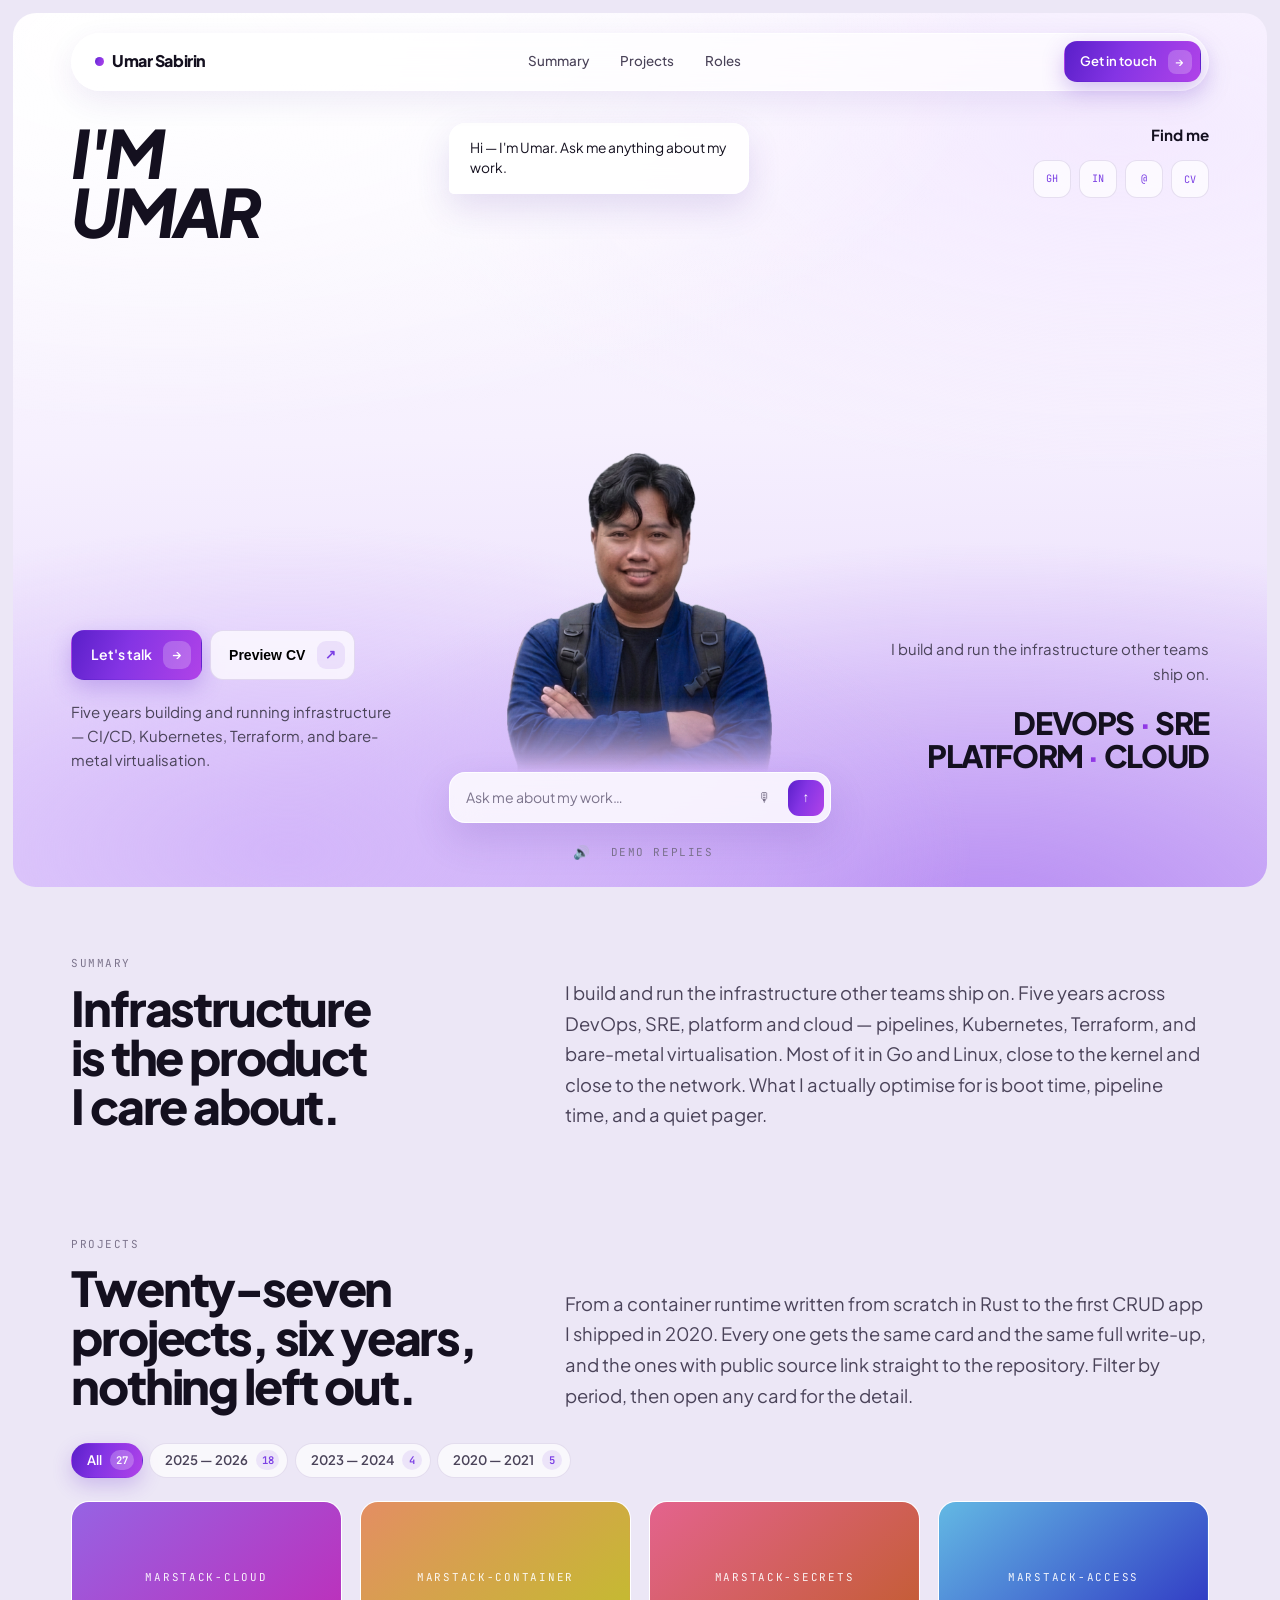
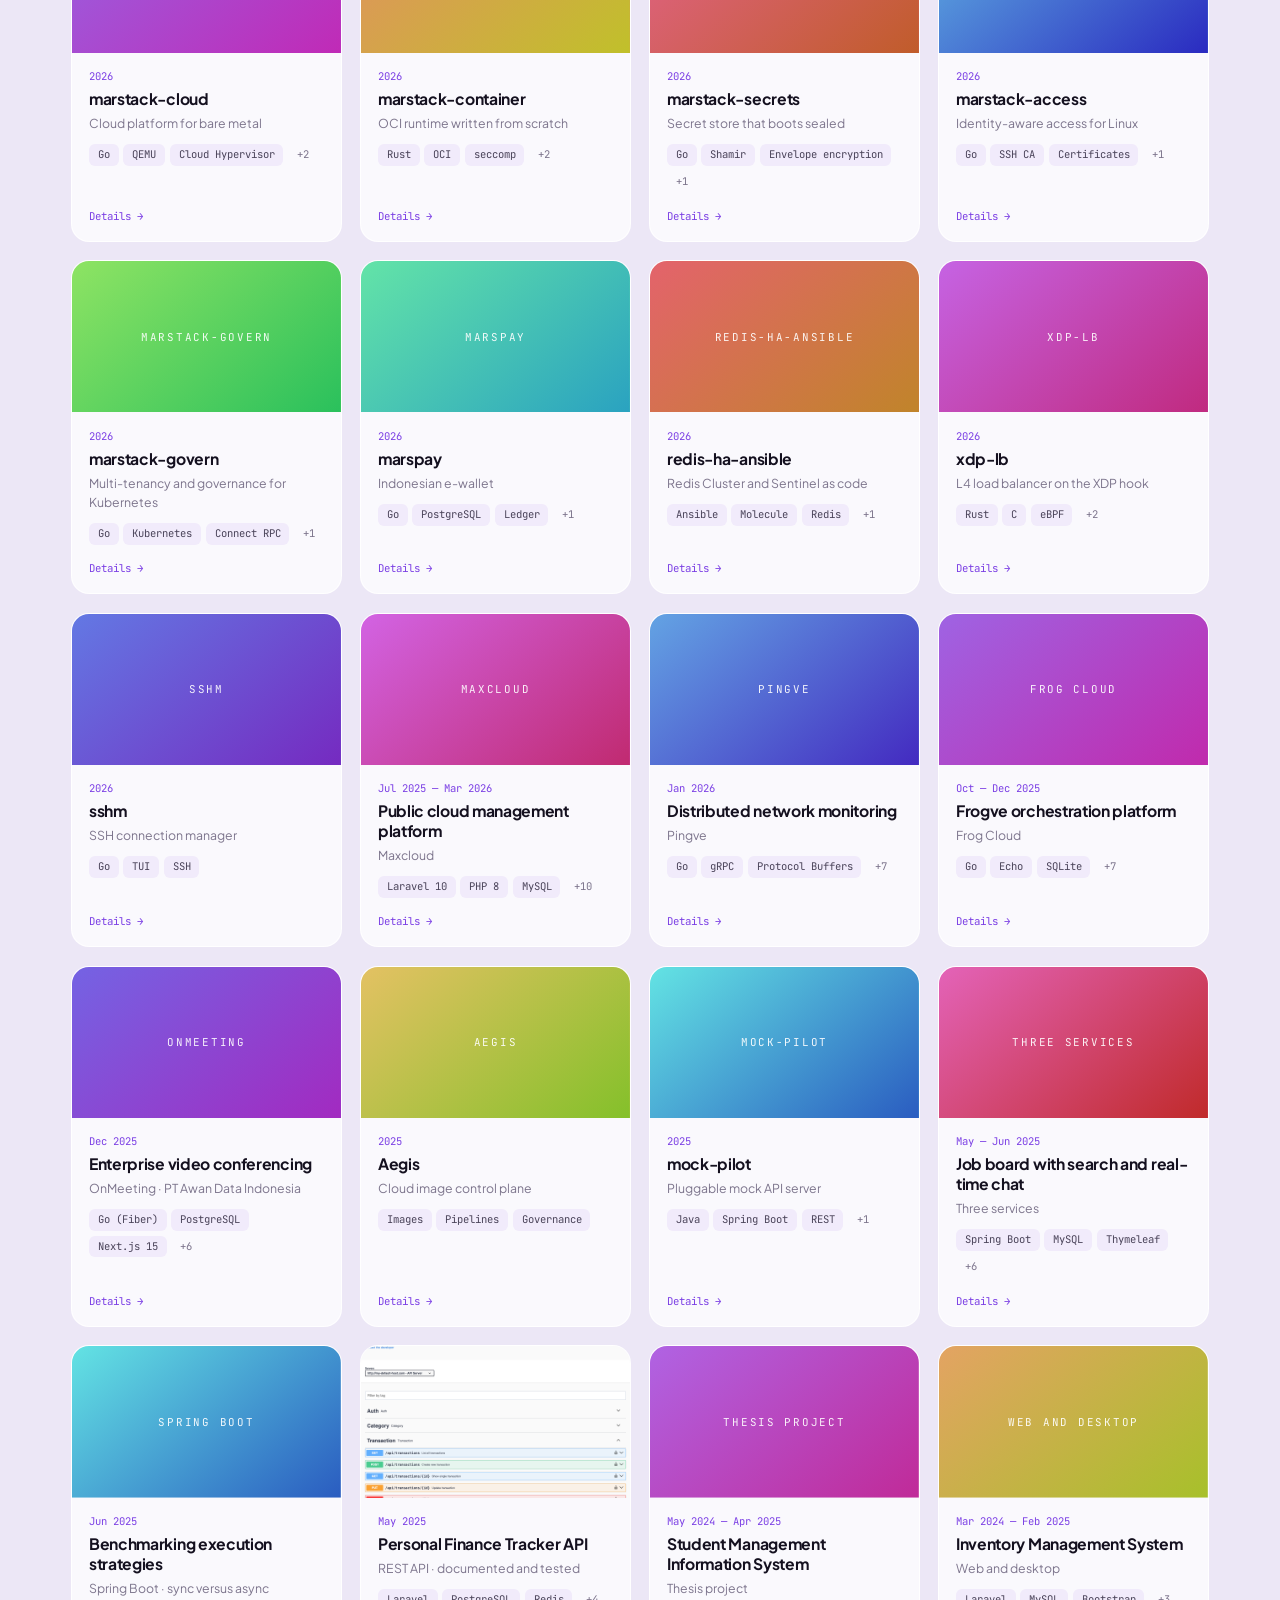
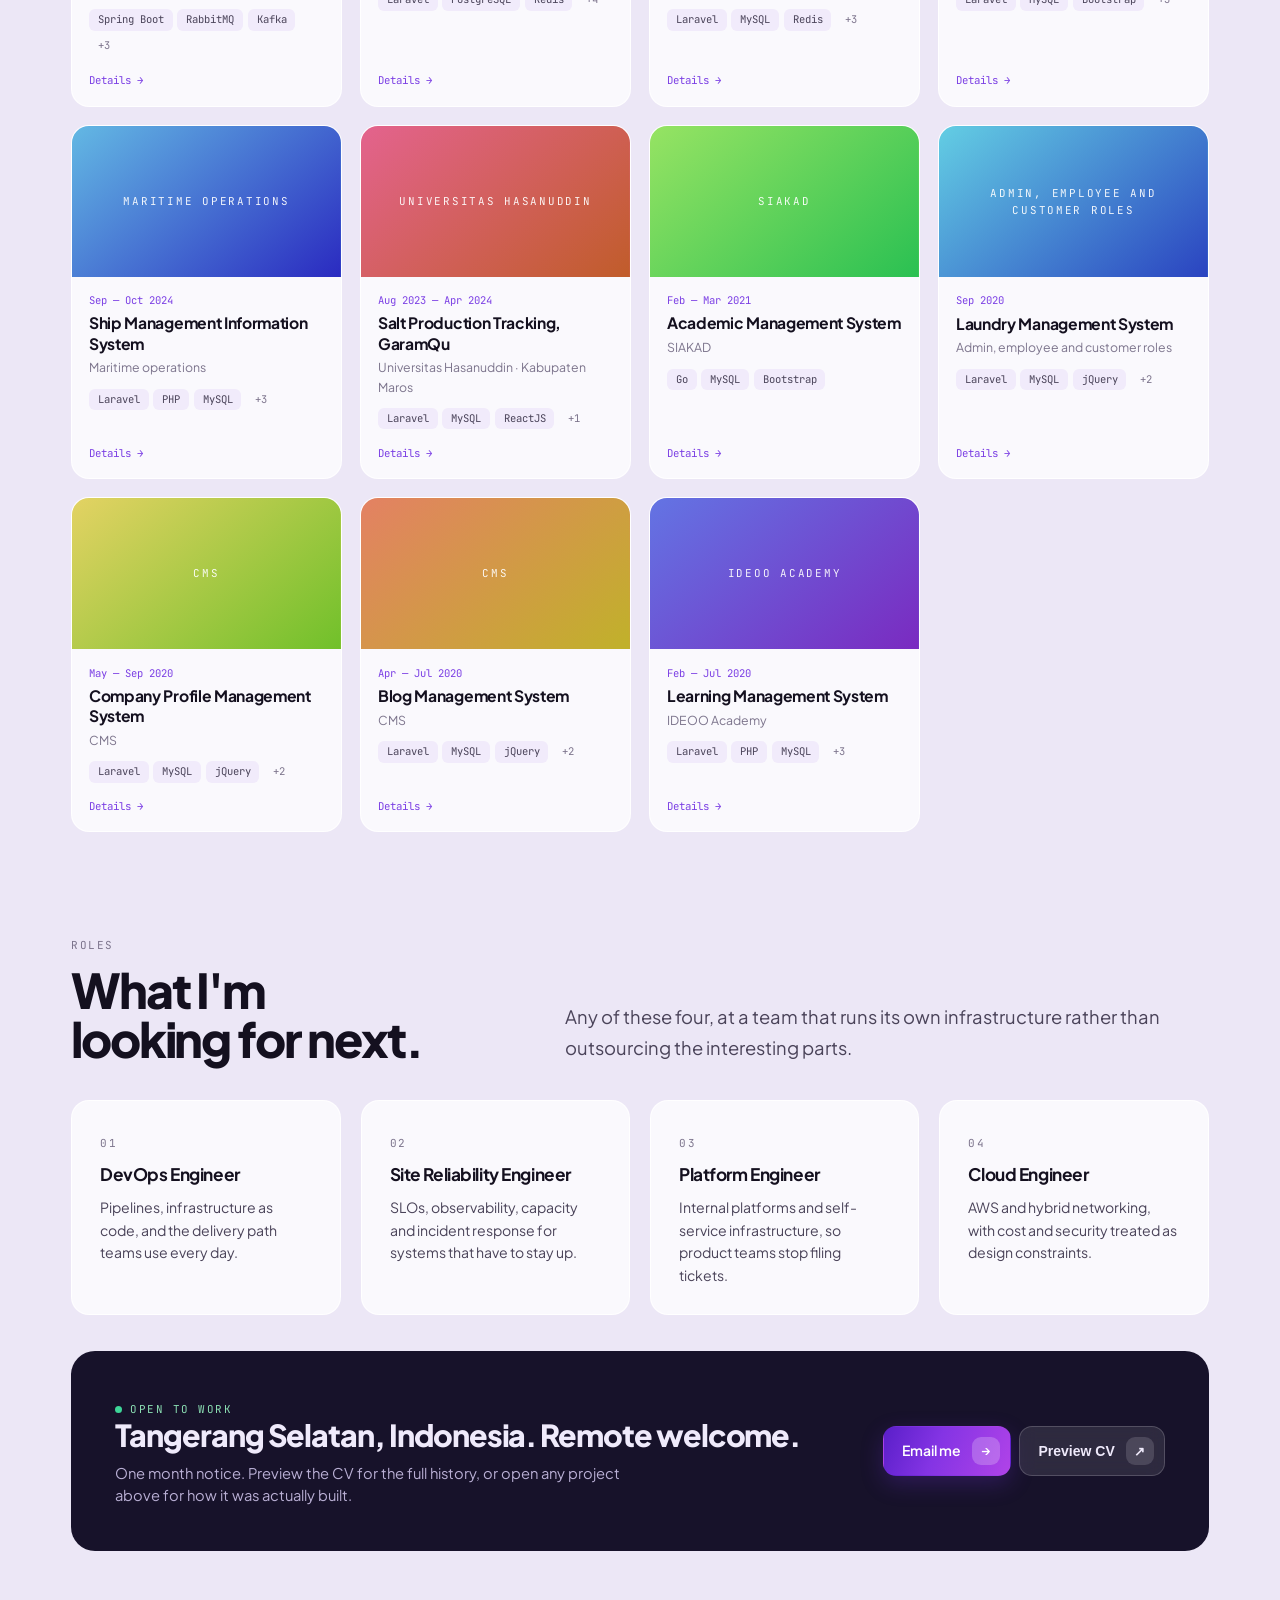
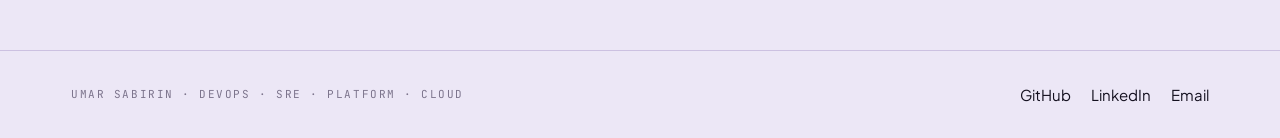
==== commit e225d48b: "refactor: drop the skills section Five attempts at this section and none of them looked right — dens" ====
--- a/index.html
+++ b/index.html
@@ -109,51 +109,6 @@
 .stk li::before{display:none}
 .stk li.mo{background:transparent;color:var(--muted)}
 
-.skl{margin-top:clamp(1.75rem,4vh,2.5rem);display:grid;grid-template-columns:repeat(4,minmax(0,1fr));
-  gap:clamp(.9rem,1.8vw,1.25rem)}
-@media(max-width:1080px){.skl{grid-template-columns:repeat(2,minmax(0,1fr))}}
-@media(max-width:600px){.skl{grid-template-columns:1fr}}
-.pil{position:relative;background:rgba(255,255,255,.72);border:1px solid rgba(255,255,255,.9);
-  border-radius:18px;padding:clamp(1.1rem,2.2vw,1.4rem);display:flex;flex-direction:column;gap:1rem;
-  opacity:0;transform:translateY(14px);
-  transition:opacity .6s var(--ease),transform .6s var(--ease),box-shadow .3s var(--ease)}
-.pil.in{opacity:1;transform:none}
-.pil:hover{box-shadow:0 18px 44px rgba(80,40,160,.11)}
-.pil::before{content:"";position:absolute;inset:0 auto 0 0;width:3px;border-radius:18px 0 0 18px;
-  background-image:var(--grad);transform:scaleY(0);transform-origin:top;transition:transform .5s var(--ease) .2s}
-.pil.in::before{transform:scaleY(1)}
-.pil{--ac:hsl(var(--a) 62% 48%)}
-.pil h3{display:flex;align-items:center;gap:.6rem;font-size:1rem;font-weight:800;letter-spacing:-.025em}
-.pil h3 .tx{flex:1}
-.pil h3 .n{font-family:var(--mono);font-size:.66rem;font-weight:500;color:var(--muted)}
-.gl{width:30px;height:30px;flex:none;padding:6px;border-radius:9px;fill:var(--ac);
-  background:hsl(var(--a) 70% 50% / .12);transition:transform .4s var(--ease)}
-.pil:hover .gl{transform:rotate(-6deg) scale(1.08)}
-.pil::before{background:var(--ac)}
-.ic{width:13px;height:13px;flex:none;fill:currentColor;opacity:.85}
-.chips li.has-i:hover .ic,.chips li.on .ic{opacity:1}
-.dot{width:5px;height:5px;border-radius:99px;flex:none;background:var(--ac,var(--violet))}
-.chips li.on .dot,.chips li.hot:hover .dot{background:#fff}
-.sprite{position:absolute;width:0;height:0;overflow:hidden}
-.grp>span{display:block;margin-bottom:.45rem}
-.grp+.grp{margin-top:.15rem}
-.grp{opacity:0;transform:translateY(8px);transition:opacity .5s var(--ease),transform .5s var(--ease)}
-.pil.in .grp{opacity:1;transform:none}
-.pil.in .grp:nth-child(2){transition-delay:.14s}
-.pil.in .grp:nth-child(3){transition-delay:.22s}
-.pil.in .grp:nth-child(4){transition-delay:.3s}
-.pil.in .grp:nth-child(5){transition-delay:.38s}
-.chips{display:flex;flex-wrap:wrap;gap:.3rem}
-.chips li{list-style:none;display:inline-flex;align-items:center;gap:.36rem;
-  font-family:var(--mono);font-size:.68rem;color:var(--ink2);line-height:1.5;
-  background:rgba(255,255,255,.72);border:1px solid var(--line);border-radius:8px;padding:.26rem .55rem;
-  transition:transform .22s var(--ease),background .22s,color .22s,border-color .22s,box-shadow .22s}
-.chips li.hot{cursor:pointer}
-.chips li.hot:hover,.chips li.on{background-image:var(--grad);color:#fff;border-color:transparent;transform:translateY(-2px)}
-.hint{margin-top:1.1rem;min-height:1.35rem;font-family:var(--mono);font-size:.7rem;letter-spacing:.03em;
-  color:var(--violet);opacity:0;transform:translateY(-4px);transition:opacity .25s var(--ease),transform .25s var(--ease)}
-.hint.on{opacity:1;transform:none}
-
 .filt{margin-top:clamp(1.5rem,3.5vh,2.25rem);display:flex;flex-wrap:wrap;gap:.4rem}
 .fb{cursor:pointer;font:inherit;font-size:.82rem;font-weight:600;display:inline-flex;align-items:center;gap:.5rem;
   background:rgba(255,255,255,.7);border:1px solid var(--line);border-radius:999px;padding:.42rem .5rem .42rem .95rem;
@@ -233,8 +188,6 @@
 .cvbox iframe{flex:1;width:100%;border:0;background:#EDE8F6}
 body.lock{overflow:hidden}
 @media(prefers-reduced-motion:reduce){
-  .pil,.grp{opacity:1;transform:none;transition:none}
-  .pil::before{transform:scaleY(1)}
   .mbg,.mbox,.pcard.pop{animation:none}
 }
 
@@ -284,12 +237,11 @@
 </style>
 </head>
 <body>
-<svg class="sprite" aria-hidden="true" focusable="false"><defs><symbol id="i-ansible" viewBox="0 0 24 24"><path d="M10.617 11.473l4.686 3.695-3.102-7.662zM12 0C5.371 0 0 5.371 0 12s5.371 12 12 12 12-5.371 12-12S18.629 0 12 0zm5.797 17.305c-.011.471-.403.842-.875.83-.236 0-.416-.09-.664-.293l-6.19-5-2.079 5.203H6.191L11.438 5.44c.124-.314.427-.52.764-.506.326-.014.63.189.742.506l4.774 11.494c.045.111.08.234.08.348-.001.009-.001.009-.001.023z"/></symbol><symbol id="i-anthropicapis" viewBox="0 0 24 24"><path d="M17.3041 3.541h-3.6718l6.696 16.918H24Zm-10.6082 0L0 20.459h3.7442l1.3693-3.5527h7.0052l1.3693 3.5528h3.7442L10.5363 3.5409Zm-.3712 10.2232 2.2914-5.9456 2.2914 5.9456Z"/></symbol><symbol id="i-bash" viewBox="0 0 24 24"><path d="M21.038,4.9l-7.577-4.498C13.009,0.134,12.505,0,12,0c-0.505,0-1.009,0.134-1.462,0.403L2.961,4.9 C2.057,5.437,1.5,6.429,1.5,7.503v8.995c0,1.073,0.557,2.066,1.462,2.603l7.577,4.497C10.991,23.866,11.495,24,12,24 c0.505,0,1.009-0.134,1.461-0.402l7.577-4.497c0.904-0.537,1.462-1.529,1.462-2.603V7.503C22.5,6.429,21.943,5.437,21.038,4.9z M15.17,18.946l0.013,0.646c0.001,0.078-0.05,0.167-0.111,0.198l-0.383,0.22c-0.061,0.031-0.111-0.007-0.112-0.085L14.57,19.29 c-0.328,0.136-0.66,0.169-0.872,0.084c-0.04-0.016-0.057-0.075-0.041-0.142l0.139-0.584c0.011-0.046,0.036-0.092,0.069-0.121 c0.012-0.011,0.024-0.02,0.036-0.026c0.022-0.011,0.043-0.014,0.062-0.006c0.229,0.077,0.521,0.041,0.802-0.101 c0.357-0.181,0.596-0.545,0.592-0.907c-0.003-0.328-0.181-0.465-0.613-0.468c-0.55,0.001-1.064-0.107-1.072-0.917 c-0.007-0.667,0.34-1.361,0.889-1.8l-0.007-0.652c-0.001-0.08,0.048-0.168,0.111-0.2l0.37-0.236 c0.061-0.031,0.111,0.007,0.112,0.087l0.006,0.653c0.273-0.109,0.511-0.138,0.726-0.088c0.047,0.012,0.067,0.076,0.048,0.151 l-0.144,0.578c-0.011,0.044-0.036,0.088-0.065,0.116c-0.012,0.012-0.025,0.021-0.038,0.028c-0.019,0.01-0.038,0.013-0.057,0.009 c-0.098-0.022-0.332-0.073-0.699,0.113c-0.385,0.195-0.52,0.53-0.517,0.778c0.003,0.297,0.155,0.387,0.681,0.396 c0.7,0.012,1.003,0.318,1.01,1.023C16.105,17.747,15.736,18.491,15.17,18.946z M19.143,17.859c0,0.06-0.008,0.116-0.058,0.145 l-1.916,1.164c-0.05,0.029-0.09,0.004-0.09-0.056v-0.494c0-0.06,0.037-0.093,0.087-0.122l1.887-1.129 c0.05-0.029,0.09-0.004,0.09,0.056V17.859z M20.459,6.797l-7.168,4.427c-0.894,0.523-1.553,1.109-1.553,2.187v8.833 c0,0.645,0.26,1.063,0.66,1.184c-0.131,0.023-0.264,0.039-0.398,0.039c-0.42,0-0.833-0.114-1.197-0.33L3.226,18.64 c-0.741-0.44-1.201-1.261-1.201-2.142V7.503c0-0.881,0.46-1.702,1.201-2.142l7.577-4.498c0.363-0.216,0.777-0.33,1.197-0.33 c0.419,0,0.833,0.114,1.197,0.33l7.577,4.498c0.624,0.371,1.046,1.013,1.164,1.732C21.686,6.557,21.12,6.411,20.459,6.797z"/></symbol><symbol id="i-bitbucket" viewBox="0 0 24 24"><path d="M.778 1.213a.768.768 0 00-.768.892l3.263 19.81c.084.5.515.868 1.022.873H19.95a.772.772 0 00.77-.646l3.27-20.03a.768.768 0 00-.768-.891zM14.52 15.53H9.522L8.17 8.466h7.561z"/></symbol><symbol id="i-docker" viewBox="0 0 24 24"><path d="M13.983 11.078h2.119a.186.186 0 00.186-.185V9.006a.186.186 0 00-.186-.186h-2.119a.185.185 0 00-.185.185v1.888c0 .102.083.185.185.185m-2.954-5.43h2.118a.186.186 0 00.186-.186V3.574a.186.186 0 00-.186-.185h-2.118a.185.185 0 00-.185.185v1.888c0 .102.082.185.185.185m0 2.716h2.118a.187.187 0 00.186-.186V6.29a.186.186 0 00-.186-.185h-2.118a.185.185 0 00-.185.185v1.887c0 .102.082.185.185.186m-2.93 0h2.12a.186.186 0 00.184-.186V6.29a.185.185 0 00-.185-.185H8.1a.185.185 0 00-.185.185v1.887c0 .102.083.185.185.186m-2.964 0h2.119a.186.186 0 00.185-.186V6.29a.185.185 0 00-.185-.185H5.136a.186.186 0 00-.186.185v1.887c0 .102.084.185.186.186m5.893 2.715h2.118a.186.186 0 00.186-.185V9.006a.186.186 0 00-.186-.186h-2.118a.185.185 0 00-.185.185v1.888c0 .102.082.185.185.185m-2.93 0h2.12a.185.185 0 00.184-.185V9.006a.185.185 0 00-.184-.186h-2.12a.185.185 0 00-.184.185v1.888c0 .102.083.185.185.185m-2.964 0h2.119a.185.185 0 00.185-.185V9.006a.185.185 0 00-.184-.186h-2.12a.186.186 0 00-.186.186v1.887c0 .102.084.185.186.185m-2.92 0h2.12a.185.185 0 00.184-.185V9.006a.185.185 0 00-.184-.186h-2.12a.185.185 0 00-.184.185v1.888c0 .102.082.185.185.185M23.763 9.89c-.065-.051-.672-.51-1.954-.51-.338.001-.676.03-1.01.087-.248-1.7-1.653-2.53-1.716-2.566l-.344-.199-.226.327c-.284.438-.49.922-.612 1.43-.23.97-.09 1.882.403 2.661-.595.332-1.55.413-1.744.42H.751a.751.751 0 00-.75.748 11.376 11.376 0 00.692 4.062c.545 1.428 1.355 2.48 2.41 3.124 1.18.723 3.1 1.137 5.275 1.137.983.003 1.963-.086 2.93-.266a12.248 12.248 0 003.823-1.389c.98-.567 1.86-1.288 2.61-2.136 1.252-1.418 1.998-2.997 2.553-4.4h.221c1.372 0 2.215-.549 2.68-1.009.309-.293.55-.65.707-1.046l.098-.288Z"/></symbol><symbol id="i-elasticsearch" viewBox="0 0 24 24"><path d="M13.394 0C8.683 0 4.609 2.716 2.644 6.667h15.641a4.77 4.77 0 0 0 3.073-1.11c.446-.375.864-.785 1.247-1.243l.001-.002A11.974 11.974 0 0 0 13.394 0zM1.804 8.889a12.009 12.009 0 0 0 0 6.222h14.7a3.111 3.111 0 1 0 0-6.222zm.84 8.444C4.61 21.283 8.684 24 13.395 24c3.701 0 7.011-1.677 9.212-4.312l-.001-.002a9.958 9.958 0 0 0-1.247-1.243 4.77 4.77 0 0 0-3.073-1.11z"/></symbol><symbol id="i-elk" viewBox="0 0 24 24"><path d="M13.394 0C8.683 0 4.609 2.716 2.644 6.667h15.641a4.77 4.77 0 0 0 3.073-1.11c.446-.375.864-.785 1.247-1.243l.001-.002A11.974 11.974 0 0 0 13.394 0zM1.804 8.889a12.009 12.009 0 0 0 0 6.222h14.7a3.111 3.111 0 1 0 0-6.222zm.84 8.444C4.61 21.283 8.684 24 13.395 24c3.701 0 7.011-1.677 9.212-4.312l-.001-.002a9.958 9.958 0 0 0-1.247-1.243 4.77 4.77 0 0 0-3.073-1.11z"/></symbol><symbol id="i-githubactions" viewBox="0 0 24 24"><path d="M10.984 13.836a.5.5 0 0 1-.353-.146l-.745-.743a.5.5 0 1 1 .706-.708l.392.391 1.181-1.18a.5.5 0 0 1 .708.707l-1.535 1.533a.504.504 0 0 1-.354.146zm9.353-.147l1.534-1.532a.5.5 0 0 0-.707-.707l-1.181 1.18-.392-.391a.5.5 0 1 0-.706.708l.746.743a.497.497 0 0 0 .706-.001zM4.527 7.452l2.557-1.585A1 1 0 0 0 7.09 4.17L4.533 2.56A1 1 0 0 0 3 3.406v3.196a1.001 1.001 0 0 0 1.527.85zm2.03-2.436L4 6.602V3.406l2.557 1.61zM24 12.5c0 1.93-1.57 3.5-3.5 3.5a3.503 3.503 0 0 1-3.46-3h-2.08a3.503 3.503 0 0 1-3.46 3 3.502 3.502 0 0 1-3.46-3h-.558c-.972 0-1.85-.399-2.482-1.042V17c0 1.654 1.346 3 3 3h.04c.244-1.693 1.7-3 3.46-3 1.93 0 3.5 1.57 3.5 3.5S13.43 24 11.5 24a3.502 3.502 0 0 1-3.46-3H8c-2.206 0-4-1.794-4-4V9.899A5.008 5.008 0 0 1 0 5c0-2.757 2.243-5 5-5s5 2.243 5 5a5.005 5.005 0 0 1-4.952 4.998A2.482 2.482 0 0 0 7.482 12h.558c.244-1.693 1.7-3 3.46-3a3.502 3.502 0 0 1 3.46 3h2.08a3.503 3.503 0 0 1 3.46-3c1.93 0 3.5 1.57 3.5 3.5zm-15 8c0 1.378 1.122 2.5 2.5 2.5s2.5-1.122 2.5-2.5-1.122-2.5-2.5-2.5S9 19.122 9 20.5zM5 9c2.206 0 4-1.794 4-4S7.206 1 5 1 1 2.794 1 5s1.794 4 4 4zm9 3.5c0-1.378-1.122-2.5-2.5-2.5S9 11.122 9 12.5s1.122 2.5 2.5 2.5 2.5-1.122 2.5-2.5zm9 0c0-1.378-1.122-2.5-2.5-2.5S18 11.122 18 12.5s1.122 2.5 2.5 2.5 2.5-1.122 2.5-2.5zm-13 8a.5.5 0 1 0 1 0 .5.5 0 0 0-1 0zm2 0a.5.5 0 1 0 1 0 .5.5 0 0 0-1 0zm12 0c0 1.93-1.57 3.5-3.5 3.5a3.503 3.503 0 0 1-3.46-3.002c-.007.001-.013.005-.021.005l-.506.017h-.017a.5.5 0 0 1-.016-.999l.506-.017c.018-.002.035.006.052.007A3.503 3.503 0 0 1 20.5 17c1.93 0 3.5 1.57 3.5 3.5zm-1 0c0-1.378-1.122-2.5-2.5-2.5S18 19.122 18 20.5s1.122 2.5 2.5 2.5 2.5-1.122 2.5-2.5z"/></symbol><symbol id="i-gitlabci" viewBox="0 0 24 24"><path d="m23.6004 9.5927-.0337-.0862L20.3.9814a.851.851 0 0 0-.3362-.405.8748.8748 0 0 0-.9997.0539.8748.8748 0 0 0-.29.4399l-2.2055 6.748H7.5375l-2.2057-6.748a.8573.8573 0 0 0-.29-.4412.8748.8748 0 0 0-.9997-.0537.8585.8585 0 0 0-.3362.4049L.4332 9.5015l-.0325.0862a6.0657 6.0657 0 0 0 2.0119 7.0105l.0113.0087.03.0213 4.976 3.7264 2.462 1.8633 1.4995 1.1321a1.0085 1.0085 0 0 0 1.2197 0l1.4995-1.1321 2.4619-1.8633 5.006-3.7489.0125-.01a6.0682 6.0682 0 0 0 2.0094-7.003z"/></symbol><symbol id="i-go" viewBox="0 0 24 24"><path d="M1.811 10.231c-.047 0-.058-.023-.035-.059l.246-.315c.023-.035.081-.058.128-.058h4.172c.046 0 .058.035.035.07l-.199.303c-.023.036-.082.07-.117.07zM.047 11.306c-.047 0-.059-.023-.035-.058l.245-.316c.023-.035.082-.058.129-.058h5.328c.047 0 .07.035.058.07l-.093.28c-.012.047-.058.07-.105.07zm2.828 1.075c-.047 0-.059-.035-.035-.07l.163-.292c.023-.035.07-.07.117-.07h2.337c.047 0 .07.035.07.082l-.023.28c0 .047-.047.082-.082.082zm12.129-2.36c-.736.187-1.239.327-1.963.514-.176.046-.187.058-.34-.117-.174-.199-.303-.327-.548-.444-.737-.362-1.45-.257-2.115.175-.795.514-1.204 1.274-1.192 2.22.011.935.654 1.706 1.577 1.835.795.105 1.46-.175 1.987-.77.105-.13.198-.27.315-.434H10.47c-.245 0-.304-.152-.222-.35.152-.362.432-.97.596-1.274a.315.315 0 01.292-.187h4.253c-.023.316-.023.631-.07.947a4.983 4.983 0 01-.958 2.29c-.841 1.11-1.94 1.8-3.33 1.986-1.145.152-2.209-.07-3.143-.77-.865-.655-1.356-1.52-1.484-2.595-.152-1.274.222-2.419.993-3.424.83-1.086 1.928-1.776 3.272-2.02 1.098-.2 2.15-.07 3.096.571.62.41 1.063.97 1.356 1.648.07.105.023.164-.117.2m3.868 6.461c-1.064-.024-2.034-.328-2.852-1.029a3.665 3.665 0 01-1.262-2.255c-.21-1.32.152-2.489.947-3.529.853-1.122 1.881-1.706 3.272-1.95 1.192-.21 2.314-.095 3.33.595.923.63 1.496 1.484 1.648 2.605.198 1.578-.257 2.863-1.344 3.962-.771.783-1.718 1.273-2.805 1.495-.315.06-.63.07-.934.106zm2.78-4.72c-.011-.153-.011-.27-.034-.387-.21-1.157-1.274-1.81-2.384-1.554-1.087.245-1.788.935-2.045 2.033-.21.912.234 1.835 1.075 2.21.643.28 1.285.244 1.905-.07.923-.48 1.425-1.228 1.484-2.233z"/></symbol><symbol id="i-grafana" viewBox="0 0 24 24"><path d="M23.02 10.59a8.578 8.578 0 0 0-.862-3.034 8.911 8.911 0 0 0-1.789-2.445c.337-1.342-.413-2.505-.413-2.505-1.292-.08-2.113.4-2.416.62-.052-.02-.102-.044-.154-.064-.22-.089-.446-.172-.677-.247-.231-.073-.47-.14-.711-.197a9.867 9.867 0 0 0-.875-.161C14.557.753 12.94 0 12.94 0c-1.804 1.145-2.147 2.744-2.147 2.744l-.018.093c-.098.029-.2.057-.298.088-.138.042-.275.094-.413.143-.138.055-.275.107-.41.166a8.869 8.869 0 0 0-1.557.87l-.063-.029c-2.497-.955-4.716.195-4.716.195-.203 2.658.996 4.33 1.235 4.636a11.608 11.608 0 0 0-.607 2.635C1.636 12.677.953 15.014.953 15.014c1.926 2.214 4.171 2.351 4.171 2.351.003-.002.006-.002.006-.005.285.509.615.994.986 1.446.156.19.32.371.488.548-.704 2.009.099 3.68.099 3.68 2.144.08 3.553-.937 3.849-1.173a9.784 9.784 0 0 0 3.164.501h.08l.055-.003.107-.002.103-.005.003.002c1.01 1.44 2.788 1.646 2.788 1.646 1.264-1.332 1.337-2.653 1.337-2.94v-.058c0-.02-.003-.039-.003-.06.265-.187.52-.387.758-.6a7.875 7.875 0 0 0 1.415-1.7c1.43.083 2.437-.885 2.437-.885-.236-1.49-1.085-2.216-1.264-2.354l-.018-.013-.016-.013a.217.217 0 0 1-.031-.02c.008-.092.016-.18.02-.27.011-.162.016-.323.016-.48v-.253l-.005-.098-.008-.135a1.891 1.891 0 0 0-.01-.13c-.003-.042-.008-.083-.013-.125l-.016-.124-.018-.122a6.215 6.215 0 0 0-2.032-3.73 6.015 6.015 0 0 0-3.222-1.46 6.292 6.292 0 0 0-.85-.048l-.107.002h-.063l-.044.003-.104.008a4.777 4.777 0 0 0-3.335 1.695c-.332.4-.592.84-.768 1.297a4.594 4.594 0 0 0-.312 1.817l.003.091c.005.055.007.11.013.164a3.615 3.615 0 0 0 .698 1.82 3.53 3.53 0 0 0 1.827 1.282c.33.098.66.14.971.137.039 0 .078 0 .114-.002l.063-.003c.02 0 .041-.003.062-.003.034-.002.065-.007.099-.01.007 0 .018-.003.028-.003l.031-.005.06-.008a1.18 1.18 0 0 0 .112-.02c.036-.008.072-.013.109-.024a2.634 2.634 0 0 0 .914-.415c.028-.02.056-.041.085-.065a.248.248 0 0 0 .039-.35.244.244 0 0 0-.309-.06l-.078.042c-.09.044-.184.083-.283.116a2.476 2.476 0 0 1-.475.096c-.028.003-.054.006-.083.006l-.083.002c-.026 0-.054 0-.08-.002l-.102-.006h-.012l-.024.006c-.016-.003-.031-.003-.044-.006-.031-.002-.06-.007-.091-.01a2.59 2.59 0 0 1-.724-.213 2.557 2.557 0 0 1-.667-.438 2.52 2.52 0 0 1-.805-1.475 2.306 2.306 0 0 1-.029-.444l.006-.122v-.023l.002-.031c.003-.021.003-.04.005-.06a3.163 3.163 0 0 1 1.352-2.29 3.12 3.12 0 0 1 .937-.43 2.946 2.946 0 0 1 .776-.101h.06l.07.002.045.003h.026l.07.005a4.041 4.041 0 0 1 1.635.49 3.94 3.94 0 0 1 1.602 1.662 3.77 3.77 0 0 1 .397 1.414l.005.076.003.075c.002.026.002.05.002.075 0 .024.003.052 0 .07v.065l-.002.073-.008.174a6.195 6.195 0 0 1-.08.639 5.1 5.1 0 0 1-.267.927 5.31 5.31 0 0 1-.624 1.13 5.052 5.052 0 0 1-3.237 2.014 4.82 4.82 0 0 1-.649.066l-.039.003h-.287a6.607 6.607 0 0 1-1.716-.265 6.776 6.776 0 0 1-3.4-2.274 6.75 6.75 0 0 1-.746-1.15 6.616 6.616 0 0 1-.714-2.596l-.005-.083-.002-.02v-.056l-.003-.073v-.096l-.003-.104v-.07l.003-.163c.008-.22.026-.45.054-.678a8.707 8.707 0 0 1 .28-1.355c.128-.444.286-.872.473-1.277a7.04 7.04 0 0 1 1.456-2.1 5.925 5.925 0 0 1 .953-.763c.169-.111.343-.213.524-.306.089-.05.182-.091.273-.135.047-.02.093-.042.138-.062a7.177 7.177 0 0 1 .714-.267l.145-.045c.049-.015.098-.026.148-.041.098-.029.197-.052.296-.076.049-.013.1-.02.15-.033l.15-.032.151-.028.076-.013.075-.01.153-.024c.057-.01.114-.013.171-.023l.169-.021c.036-.003.073-.008.106-.01l.073-.008.036-.003.042-.002c.057-.003.114-.008.171-.01l.086-.006h.023l.037-.003.145-.007a7.999 7.999 0 0 1 1.708.125 7.917 7.917 0 0 1 2.048.68 8.253 8.253 0 0 1 1.672 1.09l.09.077.089.078c.06.052.114.107.171.159.057.052.112.106.166.16.052.055.107.107.159.164a8.671 8.671 0 0 1 1.41 1.978c.012.026.028.052.04.078l.04.078.075.156c.023.051.05.1.07.153l.065.15a8.848 8.848 0 0 1 .45 1.34.19.19 0 0 0 .201.142.186.186 0 0 0 .172-.184c.01-.246.002-.532-.024-.856z"/></symbol><symbol id="i-groovy" viewBox="0 0 24 24"><path d="M11.997 6.012S10.315 8.8 9.516 10.155c-.155.058-.172.041-.341.207-.41-.47-.897-.041-1.028.22-.057-.566-.151-.567-.279-.694.074-.496.316-1.305-.241-1.884-1.078-.727-2.326 1.05-3.021 1.982l-.375.622c-1.546-.032-2.763.008-4.231-.021 1.79.67 1.864.686 4.026 1.506 0 .066.161.372.34.552.147.15.308.234.389.284-.106.054-.32.138-.385.258-.292.546.139.672.418 1.107.315.568.382.944 1.126.625.254-.11.562-.148.758-.21-.693 1.094-.87 1.392-2.083 3.274l.012.004c4.85-1.893 4.974-1.942 7.373-2.89 3.448 1.338 3.646 1.448 7.432 2.891-.529-.826-.89-1.343-1.274-1.995.151-.013.483-.046.777-.233.213-.135.463-.288.688-.574.443-.565.551-1.277.39-2.166-.078-.423-.235-.834-.213-.85 2.061-.778 2.304-.862 4.226-1.587-2.31.034-2.422.01-4.591.016-.036-.414-.244-.627-.882-.606-.238.039-.389.12-.5.445-.357-.657-.85-.464-1.06-.14-.275-.282-.917-.377-1.24-.17-.238-.112-.514-.112-.757.177-.175-.146-.23-.188-.614-.342-.886-1.497-1.622-2.692-2.36-3.951zm.012.802c.35.535 1.552 2.61 1.849 3.074-.337.023-.668.202-.918.562-.217-.224-.47-.445-.917-.463-.544-.093-.834.148-1.2.568-.108-.365-.53-.45-.896-.28.327-.519 1.872-3.122 2.082-3.46zM7.45 9.128c-.05 1.434-1.068 2.712-1.798 2.245-.551-.449.149-1.584.59-1.985-.033.307.246.498.023.77-.446.543-.27.936-.078.996.513.162 1.004-1.227 1.004-2.201 0-.625-.366-.613-1.086.136-.983 1.022-1.513 2.012-1.16 2.69.197.38.485.651.959.594.925-.11 1.483-1.254 1.543-1.988.148-.003.109.01.148-.02 0 .129.177.755.317 1.166.183.702.964 2.11-1.369 2.658-.44.11-.614.148-1.05.32-.213-.443-.263-.585-.697-1.013.588-.205.593-.185.972-.317 1.467-.51 1.908-.947 1.857-1.57 0 0 .018-.32-.185-.588a2.613 2.613 0 0 1-.293.645c-.437.68-1.296 1.101-2.06.833-.417-.146-.596-.466-.596-1.015 0-.703 1.601-2.735 2.387-3.08.555-.165.579.293.571.724zm6.502 1.3c.26.006.543.133.735.34.594.64.529 1.417.163 1.905-.435.581-1.532.324-1.791-.488-.12-.378.095-1.312.475-1.624a.628.628 0 0 1 .418-.132zm-2.113.066a.502.502 0 0 1 .117.017c.503.03.61.313.701.56.231.626.173 1.212-.301 1.691-.711.719-1.54.401-1.536-.567.014-.69.443-1.715 1.02-1.7zm1.868.038c-.383.287-.432 1.023-.08 1.296.138.13.215.22.613.256.273.024.704-.253.725-.527.01-.125-.013-.333-.312-.67-.252-.283-.579-.349-.661-.3-.265.156.021.28.125.383.162.163.2.234.125.282a.447.447 0 0 1-.372.057c-.105-.049-.456-.246-.163-.777zm3.759.003c.167.26.215.316.402.965.24.838.546 1.163.816 1.01.74-.418.148-1.476-.113-1.974.167-.002.134.007.286.005.12.471.086.387.407 1.813.385 1.706.442 2.16-.528 2.926-.446.352-1.103.37-1.667.34l-.636-.095c.438-.287.545-.557.542-1.116 1.278.535 1.959.132 2.23-.526.132-.317.086-.735-.04-1.471.008.6-.005.71-.084 1.007-.158.595-.547.76-.812.34-.102-.163-.345-.702-.42-1.282-.075-.58-.132-1.395-.5-1.736.04-.08.082-.17.117-.206zm-1.247.01c.258.068.572.204.74.52.234.436.388.668.376 1.447-.014.832-.34 1.055-.557 1.086-.278.04-.762.034-1.049-1.598-.095-.541-.268-1.056-.45-1.224.09-.11.097-.096.165-.204.091.1.17.27.298.777.202.808.387.975.745 1.02.558.072.778-.78.318-1.391-.1-.134-.365-.307-.503-.236.008.236.113.162.114.318-.026.185-.053.219-.113.32-.142-.056-.21-.078-.334-.291-.157-.31-.055-.6.25-.544zm-4.597.076c-.263.185-.594.8-.304 1.35.143.205.297.372.638.3.245-.051.671-.34.73-.749.052-.35-.456-1.028-.738-.87-.327.183-.128.314.074.511.185.18.052.289-.077.342-.258.106-.403.003-.467-.203-.065-.205-.01-.38.144-.68zm-2.867.064c.056.172.1.402.218.624.028.023.132 0 .269-.157.086-.1.185-.238.357-.463.104.095.113.166.142.219.073.13.225.12.273.106.168-.167.195-.275.306-.29.01.216.021.35-.257.677a.535.535 0 0 1-.501.172c-.12-.034-.199-.108-.389-.205-.258.04-.19.315-.143.546.12.611.5.855.832.675.116-.062.09-.062.312-.153-.038.388-.06.463.01.896-.541.301-.982.25-1.102-.506-.091-.632-.261-1.4-.415-1.556-.145-.147-.205-.195-.205-.195l.293-.39zm-7.114.082c.753.01 1.602.01 2.506.017-.13.318-.175.54-.193.854-.422-.163-1.877-.684-2.313-.871zm20.723.01c-.997.359-1.715.637-2.677 1.004-.105-.45-.124-.588-.219-.994 1.601-.005 1.628-.002 2.896-.01zm-6.978 2.04c.105.43.253.641.253.641.202.348.454.545.84.645.085.136.115.163.148.236.037.457.01.514-.344.774-.209.204-.218.497-.003.769.231.22.474.298 1.375.064.174.3.418.653.776 1.217-1.206-.455-2.868-1.103-6.43-2.49 0 0-4.169 1.62-6.404 2.491.935-1.474 1.012-1.599 1.677-2.63.225-.089.149-.053.349-.155.459-.245.827-.61 1.028-1.145.368.83.779.925 1.636.655.177-.082.38-.2.424-.518.46.413 1.432.49 2.142-.382.612.717 2.001.785 2.533-.171zm2.157.865s.04.129.064.169c-.101.003-.213 0-.213 0a.905.905 0 0 0 .149-.17z"/></symbol><symbol id="i-javaspringboot" viewBox="0 0 24 24"><path d="m23.693 10.7058-4.73-8.1844c-.4094-.7106-1.4166-1.2942-2.2402-1.2942H7.2725c-.819 0-1.8308.5836-2.2402 1.2942L.307 10.7058c-.4095.7106-.4095 1.873 0 2.5837l4.7252 8.189c.4094.7107 1.4166 1.2943 2.2402 1.2943h9.455c.819 0 1.826-.5836 2.2402-1.2942l4.7252-8.189c.4095-.7107.4095-1.8732 0-2.5838zM10.9763 5.7547c0-.5365.4377-.9742.9742-.9742s.9742.4377.9742.9742v5.8217c0 .5366-.4377.9742-.9742.9742s-.9742-.4376-.9742-.9742zm.9742 12.4294c-3.6427 0-6.6077-2.965-6.6077-6.6077.0047-2.0896.993-4.0521 2.6685-5.304a.8657.8657 0 0 1 1.2142.1788.8657.8657 0 0 1-.1788 1.2143c-2.1602 1.6048-2.612 4.6592-1.0072 6.8194 1.6049 2.1603 4.6593 2.612 6.8195 1.0072 1.2378-.9177 1.9673-2.372 1.9673-3.9157a4.8972 4.8972 0 0 0-1.9861-3.925c-.386-.2824-.466-.8284-.1836-1.2143.2824-.386.8283-.466 1.2143-.1835 1.6895 1.2471 2.6826 3.2238 2.6873 5.3228 0 3.6474-2.965 6.6077-6.6077 6.6077z"/></symbol><symbol id="i-jenkins" viewBox="0 0 24 24"><path d="M2.872 24h-.975a3.866 3.866 0 01-.07-.197c-.215-.666-.594-1.49-.692-2.154-.146-.984.78-1.039 1.374-1.465.915-.66 1.635-1.025 2.627-1.62.295-.179 1.182-.624 1.281-.829.201-.408-.345-.982-.49-1.3-.225-.507-.345-.937-.376-1.435-.824-.13-1.455-.627-1.844-1.185-.63-.925-1.066-2.635-.525-3.936.045-.103.254-.305.285-.463.06-.308-.105-.72-.12-1.048-.06-1.692.284-3.15 1.425-3.66.463-1.84 2.113-2.453 3.673-3.367.58-.342 1.224-.562 1.89-.807 2.372-.877 6.027-.712 7.994.783.836.633 2.176 1.97 2.656 2.939 1.262 2.555 1.17 6.825.287 9.934-.12.421-.29 1.032-.533 1.533-.168.35-.689 1.05-.625 1.36.064.314 1.19 1.17 1.432 1.395.434.422 1.26.975 1.324 1.5.07.557-.248 1.336-.41 1.875-.217.721-.436 1.441-.654 2.131H2.87zm11.104-3.54c-.545-.3-1.361-.622-2.065-.757-.87-.164-.78 1.188-.75 1.994.03.643.36 1.316.51 1.744.076.197.09.41.256.449.3.068 1.29-.326 1.575-.479.6-.328 1.064-.844 1.574-1.189.016-.17.016-.34.03-.508a2.648 2.648 0 00-1.095-.277c.314-.15.75-.15 1.035-.332l.016-.193c-.496-.03-.69-.254-1.021-.436zm7.454 2.935a17.78 17.78 0 00.465-1.752c.06-.287.215-.918.178-1.176-.059-.459-.684-.799-1.004-1.086-.584-.525-.95-.975-1.56-1.469-.249.375-.78.615-.983.914 1.447-.689 1.71 2.625 1.141 3.69.09.329.391.45.514.735l-.086.166h1.29c.013 0 .03 0 .044.014zm-6.634-.012c-.05-.074-.1-.135-.15-.209l-.301.195h.45zm2.77 0c.008-.209.018-.404.03-.598-.53.029-.825-.48-1.196-.527-.324-.045-.6.361-1.02.195-.095.105-.183.227-.284.316.154.18.295.375.424.584h.815c.014-.164.135-.285.3-.285.165 0 .284.121.284.27h.66zm2.116 0c-.314-.479-.947-.898-1.68-.555l-.03.541h1.71zm-8.51 0l-.104-.344c-.225-.72-.36-1.26-.405-1.68-.914-.436-1.875-.87-2.654-1.426-.15-.105-1.109-1.35-1.23-1.305-1.739.676-3.359 1.86-4.814 2.984.256.557.48 1.141.69 1.74h8.505zm8.265-2.113c-.029-.512-.164-1.56-.48-1.74-.66-.39-1.846.78-2.34.943.045.15.135.271.15.48.285-.074.645-.029.898.092-.299.03-.629.03-.824.164-.074.195.016.48-.029.764.69.197 1.5.303 2.385.332.164-.227.225-.645.211-1.082zm-4.08-.36c-.044.375.046.51.12.943 1.26.391 1.034-1.74-.135-.959zM8.76 19.5c-.45.457 1.27 1.082 1.814 1.115 0-.29.165-.564.135-.77-.65-.118-1.502-.042-1.945-.347zm5.565.215c0 .043-.061.03-.068.064.58.451 1.014.545 1.802.51.354-.262.67-.563 1.043-.807-.855.074-1.931.607-2.774.23zm3.42-17.726c-1.606-.906-4.35-1.591-6.076-.731-1.38.692-3.27 1.84-3.899 3.292.6 1.402-.166 2.686-.226 4.109-.018.757.36 1.42.391 2.242-.2.338-.825.38-1.26.356-.146-.729-.4-1.549-1.155-1.63-1.064-.116-1.845.764-1.89 1.683-.06 1.08.833 2.864 2.085 2.745.488-.046.608-.54 1.139-.54.285.57-.445.75-.523 1.154-.016.105.06.511.104.705.233.944.744 2.16 1.245 2.88.635.9 1.884 1.051 3.229 1.141.24-.525 1.125-.48 1.706-.346-.691-.27-1.336-.945-1.875-1.529-.615-.676-1.23-1.41-1.261-2.28 1.155 1.604 2.1 3 4.2 3.704 1.59.525 3.45-.254 4.664-1.109.51-.359.811-.93 1.17-1.439 1.35-1.936 1.98-4.71 1.846-7.394-.06-1.111-.06-2.221-.436-2.955-.389-.781-1.695-1.471-2.475-.781-.15-.764.63-1.23 1.545-.96-.66-.854-1.336-1.858-2.266-2.384zM13.58 14.896c.615 1.544 2.724 1.363 4.505 1.323-.084.194-.256.435-.465.515-.57.232-2.145.408-2.937-.012-.506-.27-.824-.873-1.102-1.227-.137-.172-.795-.608-.012-.609zm.164-.87c.893.464 2.52.517 3.731.48.066.267.066.593.068.913-1.55.08-3.386-.304-3.794-1.395h-.005zm6.675-.586c-.473.9-1.145 1.897-2.539 1.928-.023-.284-.045-.735 0-.904 1.064-.103 1.727-.646 2.543-1.017zm-.649-.667c-1.02.66-2.154 1.375-3.824 1.21-.351-.31-.485-1-.14-1.458.181.313.06.885.57.97.944.165 2.038-.579 2.73-.84.42-.713-.046-.976-.42-1.433-.782-.93-1.83-2.1-1.802-3.51.314-.224.346.346.391.45.404.96 1.424 2.175 2.174 3 .18.21.48.39.51.524.092.39-.254.854-.209 1.11zm-13.439-.675c-.314-.184-.393-.99-.768-1.01-.535-.03-.438 1.05-.436 1.68-.37-.33-.435-1.365-.164-1.89-.308-.15-.445.164-.618.284.22-1.59 2.34-.734 1.99.96zM4.713 5.995c-.685.756-.54 2.174-.459 3.188 1.244-.785 2.898.06 2.883 1.394.595-.016.223-.744.115-1.215-.353-1.528.592-3.187.041-4.59-1.064.084-1.939.52-2.578 1.215zm9.12 1.113c.307.562.404 1.148.84 1.57.195.19.574.424.387.95-.045.121-.365.391-.551.45-.674.195-2.254.03-1.721-.81.563.015 1.314.36 1.732-.045-.314-.524-.885-1.53-.674-2.13zm6.198-.013h.068c.33.668.6 1.375 1.004 1.965-.27.628-2.053 1.19-2.023.057.39-.17 1.05-.035 1.395-.25-.193-.556-.48-1.006-.434-1.771zm-6.927-1.617c-1.422-.33-2.131.592-2.56 1.553-.384-.094-.231-.615-.135-.883.255-.701 1.28-1.633 2.119-1.506.359.057.848.386.576.834zM9.642 1.593c-1.56.44-3.56 1.574-4.2 2.974.495-.07.84-.321 1.33-.351.186-.016.428.074.641.015.424-.104.78-1.065 1.102-1.41.31-.345.685-.496.94-.81.167-.09.409-.074.42-.33-.073-.075-.15-.135-.232-.105v.017z"/></symbol><symbol id="i-kafka" viewBox="0 0 24 24"><path d="M9.71 2.136a1.43 1.43 0 0 0-2.047 0h-.007a1.48 1.48 0 0 0-.421 1.042c0 .41.161.777.422 1.039l.007.007c.257.264.616.426 1.019.426.404 0 .766-.162 1.027-.426l.003-.007c.261-.262.421-.629.421-1.039 0-.408-.159-.777-.421-1.042H9.71zM8.683 22.295c.404 0 .766-.167 1.027-.429l.003-.008c.261-.261.421-.631.421-1.036 0-.41-.159-.778-.421-1.044H9.71a1.42 1.42 0 0 0-1.027-.432 1.4 1.4 0 0 0-1.02.432h-.007c-.26.266-.422.634-.422 1.044 0 .406.161.775.422 1.036l.007.008c.258.262.617.429 1.02.429zm7.89-4.462c.359-.096.683-.33.882-.684l.027-.052a1.47 1.47 0 0 0 .114-1.067 1.454 1.454 0 0 0-.675-.896l-.021-.014a1.425 1.425 0 0 0-1.078-.132c-.36.091-.684.335-.881.686-.2.349-.241.75-.146 1.119.099.363.33.691.675.896h.002c.346.203.737.239 1.101.144zm-6.405-7.342a2.083 2.083 0 0 0-1.485-.627c-.58 0-1.103.242-1.482.627-.378.385-.612.916-.612 1.507s.233 1.124.612 1.514a2.08 2.08 0 0 0 2.967 0c.379-.39.612-.923.612-1.514s-.233-1.122-.612-1.507zm-.835-2.51c.843.141 1.6.552 2.178 1.144h.004c.092.093.182.196.265.299l1.446-.851a3.176 3.176 0 0 1-.047-1.808 3.149 3.149 0 0 1 1.456-1.926l.025-.016a3.062 3.062 0 0 1 2.345-.306c.77.21 1.465.721 1.898 1.482v.002c.431.757.518 1.626.313 2.408a3.145 3.145 0 0 1-1.456 1.928l-.198.118h-.02a3.095 3.095 0 0 1-2.154.201 3.127 3.127 0 0 1-1.514-.944l-1.444.848a4.162 4.162 0 0 1 0 2.879l1.444.846c.413-.47.939-.789 1.514-.944a3.041 3.041 0 0 1 2.371.319l.048.023v.002a3.17 3.17 0 0 1 1.408 1.906 3.215 3.215 0 0 1-.313 2.405l-.026.053-.003-.005a3.147 3.147 0 0 1-1.867 1.436 3.096 3.096 0 0 1-2.371-.318v-.006a3.156 3.156 0 0 1-1.456-1.927 3.175 3.175 0 0 1 .047-1.805l-1.446-.848a3.905 3.905 0 0 1-.265.294l-.004.005a3.938 3.938 0 0 1-2.178 1.138v1.699a3.09 3.09 0 0 1 1.56.862l.002.004c.565.572.914 1.368.914 2.243 0 .873-.35 1.664-.914 2.239l-.002.009a3.1 3.1 0 0 1-2.21.931 3.1 3.1 0 0 1-2.206-.93h-.002v-.009a3.186 3.186 0 0 1-.916-2.239c0-.875.35-1.672.916-2.243v-.004h.002a3.1 3.1 0 0 1 1.558-.862v-1.699a3.926 3.926 0 0 1-2.176-1.138l-.006-.005a4.098 4.098 0 0 1-1.173-2.874c0-1.122.452-2.136 1.173-2.872h.006a3.947 3.947 0 0 1 2.176-1.144V6.289a3.137 3.137 0 0 1-1.558-.864h-.002v-.004a3.192 3.192 0 0 1-.916-2.243c0-.871.35-1.669.916-2.243l.002-.002A3.084 3.084 0 0 1 8.683 0c.861 0 1.641.355 2.21.932v.002h.002c.565.574.914 1.372.914 2.243 0 .876-.35 1.667-.914 2.243l-.002.005a3.142 3.142 0 0 1-1.56.864v1.692zm8.121-1.129l-.012-.019a1.452 1.452 0 0 0-.87-.668 1.43 1.43 0 0 0-1.103.146h.002c-.347.2-.58.529-.677.896-.095.365-.054.768.146 1.119l.007.009c.2.347.519.579.874.673.357.103.755.059 1.098-.144l.019-.009a1.47 1.47 0 0 0 .657-.885 1.493 1.493 0 0 0-.141-1.118"/></symbol><symbol id="i-kubernetes" viewBox="0 0 24 24"><path d="M10.204 14.35l.007.01-.999 2.413a5.171 5.171 0 0 1-2.075-2.597l2.578-.437.004.005a.44.44 0 0 1 .484.606zm-.833-2.129a.44.44 0 0 0 .173-.756l.002-.011L7.585 9.7a5.143 5.143 0 0 0-.73 3.255l2.514-.725.002-.009zm1.145-1.98a.44.44 0 0 0 .699-.337l.01-.005.15-2.62a5.144 5.144 0 0 0-3.01 1.442l2.147 1.523.004-.002zm.76 2.75l.723.349.722-.347.18-.78-.5-.623h-.804l-.5.623.179.779zm1.5-3.095a.44.44 0 0 0 .7.336l.008.003 2.134-1.513a5.188 5.188 0 0 0-2.992-1.442l.148 2.615.002.001zm10.876 5.97l-5.773 7.181a1.6 1.6 0 0 1-1.248.594l-9.261.003a1.6 1.6 0 0 1-1.247-.596l-5.776-7.18a1.583 1.583 0 0 1-.307-1.34L2.1 5.573c.108-.47.425-.864.863-1.073L11.305.513a1.606 1.606 0 0 1 1.385 0l8.345 3.985c.438.209.755.604.863 1.073l2.062 8.955c.108.47-.005.963-.308 1.34zm-3.289-2.057c-.042-.01-.103-.026-.145-.034-.174-.033-.315-.025-.479-.038-.35-.037-.638-.067-.895-.148-.105-.04-.18-.165-.216-.216l-.201-.059a6.45 6.45 0 0 0-.105-2.332 6.465 6.465 0 0 0-.936-2.163c.052-.047.15-.133.177-.159.008-.09.001-.183.094-.282.197-.185.444-.338.743-.522.142-.084.273-.137.415-.242.032-.024.076-.062.11-.089.24-.191.295-.52.123-.736-.172-.216-.506-.236-.745-.045-.034.027-.08.062-.111.088-.134.116-.217.23-.33.35-.246.25-.45.458-.673.609-.097.056-.239.037-.303.033l-.19.135a6.545 6.545 0 0 0-4.146-2.003l-.012-.223c-.065-.062-.143-.115-.163-.25-.022-.268.015-.557.057-.905.023-.163.061-.298.068-.475.001-.04-.001-.099-.001-.142 0-.306-.224-.555-.5-.555-.275 0-.499.249-.499.555l.001.014c0 .041-.002.092 0 .128.006.177.044.312.067.475.042.348.078.637.056.906a.545.545 0 0 1-.162.258l-.012.211a6.424 6.424 0 0 0-4.166 2.003 8.373 8.373 0 0 1-.18-.128c-.09.012-.18.04-.297-.029-.223-.15-.427-.358-.673-.608-.113-.12-.195-.234-.329-.349-.03-.026-.077-.062-.111-.088a.594.594 0 0 0-.348-.132.481.481 0 0 0-.398.176c-.172.216-.117.546.123.737l.007.005.104.083c.142.105.272.159.414.242.299.185.546.338.743.522.076.082.09.226.1.288l.16.143a6.462 6.462 0 0 0-1.02 4.506l-.208.06c-.055.072-.133.184-.215.217-.257.081-.546.11-.895.147-.164.014-.305.006-.48.039-.037.007-.09.02-.133.03l-.004.002-.007.002c-.295.071-.484.342-.423.608.061.267.349.429.645.365l.007-.001.01-.003.129-.029c.17-.046.294-.113.448-.172.33-.118.604-.217.87-.256.112-.009.23.069.288.101l.217-.037a6.5 6.5 0 0 0 2.88 3.596l-.09.218c.033.084.069.199.044.282-.097.252-.263.517-.452.813-.091.136-.185.242-.268.399-.02.037-.045.095-.064.134-.128.275-.034.591.213.71.248.12.556-.007.69-.282v-.002c.02-.039.046-.09.062-.127.07-.162.094-.301.144-.458.132-.332.205-.68.387-.897.05-.06.13-.082.215-.105l.113-.205a6.453 6.453 0 0 0 4.609.012l.106.192c.086.028.18.042.256.155.136.232.229.507.342.84.05.156.074.295.145.457.016.037.043.09.062.129.133.276.442.402.69.282.247-.118.341-.435.213-.71-.02-.039-.045-.096-.065-.134-.083-.156-.177-.261-.268-.398-.19-.296-.346-.541-.443-.793-.04-.13.007-.21.038-.294-.018-.022-.059-.144-.083-.202a6.499 6.499 0 0 0 2.88-3.622c.064.01.176.03.213.038.075-.05.144-.114.28-.104.266.039.54.138.87.256.154.06.277.128.448.173.036.01.088.019.13.028l.009.003.007.001c.297.064.584-.098.645-.365.06-.266-.128-.537-.423-.608zM16.4 9.701l-1.95 1.746v.005a.44.44 0 0 0 .173.757l.003.01 2.526.728a5.199 5.199 0 0 0-.108-1.674A5.208 5.208 0 0 0 16.4 9.7zm-4.013 5.325a.437.437 0 0 0-.404-.232.44.44 0 0 0-.372.233h-.002l-1.268 2.292a5.164 5.164 0 0 0 3.326.003l-1.27-2.296h-.01zm1.888-1.293a.44.44 0 0 0-.27.036.44.44 0 0 0-.214.572l-.003.004 1.01 2.438a5.15 5.15 0 0 0 2.081-2.615l-2.6-.44-.004.005z"/></symbol><symbol id="i-linux" viewBox="0 0 24 24"><path d="M12.504 0c-.155 0-.315.008-.48.021-4.226.333-3.105 4.807-3.17 6.298-.076 1.092-.3 1.953-1.05 3.02-.885 1.051-2.127 2.75-2.716 4.521-.278.832-.41 1.684-.287 2.489a.424.424 0 00-.11.135c-.26.268-.45.6-.663.839-.199.199-.485.267-.797.4-.313.136-.658.269-.864.68-.09.189-.136.394-.132.602 0 .199.027.4.055.536.058.399.116.728.04.97-.249.68-.28 1.145-.106 1.484.174.334.535.47.94.601.81.2 1.91.135 2.774.6.926.466 1.866.67 2.616.47.526-.116.97-.464 1.208-.946.587-.003 1.23-.269 2.26-.334.699-.058 1.574.267 2.577.2.025.134.063.198.114.333l.003.003c.391.778 1.113 1.132 1.884 1.071.771-.06 1.592-.536 2.257-1.306.631-.765 1.683-1.084 2.378-1.503.348-.199.629-.469.649-.853.023-.4-.2-.811-.714-1.376v-.097l-.003-.003c-.17-.2-.25-.535-.338-.926-.085-.401-.182-.786-.492-1.046h-.003c-.059-.054-.123-.067-.188-.135a.357.357 0 00-.19-.064c.431-1.278.264-2.55-.173-3.694-.533-1.41-1.465-2.638-2.175-3.483-.796-1.005-1.576-1.957-1.56-3.368.026-2.152.236-6.133-3.544-6.139zm.529 3.405h.013c.213 0 .396.062.584.198.19.135.33.332.438.533.105.259.158.459.166.724 0-.02.006-.04.006-.06v.105a.086.086 0 01-.004-.021l-.004-.024a1.807 1.807 0 01-.15.706.953.953 0 01-.213.335.71.71 0 00-.088-.042c-.104-.045-.198-.064-.284-.133a1.312 1.312 0 00-.22-.066c.05-.06.146-.133.183-.198.053-.128.082-.264.088-.402v-.02a1.21 1.21 0 00-.061-.4c-.045-.134-.101-.2-.183-.333-.084-.066-.167-.132-.267-.132h-.016c-.093 0-.176.03-.262.132a.8.8 0 00-.205.334 1.18 1.18 0 00-.09.4v.019c.002.089.008.179.02.267-.193-.067-.438-.135-.607-.202a1.635 1.635 0 01-.018-.2v-.02a1.772 1.772 0 01.15-.768c.082-.22.232-.406.43-.533a.985.985 0 01.594-.2zm-2.962.059h.036c.142 0 .27.048.399.135.146.129.264.288.344.465.09.199.14.4.153.667v.004c.007.134.006.2-.002.266v.08c-.03.007-.056.018-.083.024-.152.055-.274.135-.393.2.012-.09.013-.18.003-.267v-.015c-.012-.133-.04-.2-.082-.333a.613.613 0 00-.166-.267.248.248 0 00-.183-.064h-.021c-.071.006-.13.04-.186.132a.552.552 0 00-.12.27.944.944 0 00-.023.33v.015c.012.135.037.2.08.334.046.134.098.2.166.268.01.009.02.018.034.024-.07.057-.117.07-.176.136a.304.304 0 01-.131.068 2.62 2.62 0 01-.275-.402 1.772 1.772 0 01-.155-.667 1.759 1.759 0 01.08-.668 1.43 1.43 0 01.283-.535c.128-.133.26-.2.418-.2zm1.37 1.706c.332 0 .733.065 1.216.399.293.2.523.269 1.052.468h.003c.255.136.405.266.478.399v-.131a.571.571 0 01.016.47c-.123.31-.516.643-1.063.842v.002c-.268.135-.501.333-.775.465-.276.135-.588.292-1.012.267a1.139 1.139 0 01-.448-.067 3.566 3.566 0 01-.322-.198c-.195-.135-.363-.332-.612-.465v-.005h-.005c-.4-.246-.616-.512-.686-.71-.07-.268-.005-.47.193-.6.224-.135.38-.271.483-.336.104-.074.143-.102.176-.131h.002v-.003c.169-.202.436-.47.839-.601.139-.036.294-.065.466-.065zm2.8 2.142c.358 1.417 1.196 3.475 1.735 4.473.286.534.855 1.659 1.102 3.024.156-.005.33.018.513.064.646-1.671-.546-3.467-1.089-3.966-.22-.2-.232-.335-.123-.335.59.534 1.365 1.572 1.646 2.757.13.535.16 1.104.021 1.67.067.028.135.06.205.067 1.032.534 1.413.938 1.23 1.537v-.043c-.06-.003-.12 0-.18 0h-.016c.151-.467-.182-.825-1.065-1.224-.915-.4-1.646-.336-1.77.465-.008.043-.013.066-.018.135-.068.023-.139.053-.209.064-.43.268-.662.669-.793 1.187-.13.533-.17 1.156-.205 1.869v.003c-.02.334-.17.838-.319 1.35-1.5 1.072-3.58 1.538-5.348.334a2.645 2.645 0 00-.402-.533 1.45 1.45 0 00-.275-.333c.182 0 .338-.03.465-.067a.615.615 0 00.314-.334c.108-.267 0-.697-.345-1.163-.345-.467-.931-.995-1.788-1.521-.63-.4-.986-.87-1.15-1.396-.165-.534-.143-1.085-.015-1.645.245-1.07.873-2.11 1.274-2.763.107-.065.037.135-.408.974-.396.751-1.14 2.497-.122 3.854a8.123 8.123 0 01.647-2.876c.564-1.278 1.743-3.504 1.836-5.268.048.036.217.135.289.202.218.133.38.333.59.465.21.201.477.335.876.335.039.003.075.006.11.006.412 0 .73-.134.997-.268.29-.134.52-.334.74-.4h.005c.467-.135.835-.402 1.044-.7zm2.185 8.958c.037.6.343 1.245.882 1.377.588.134 1.434-.333 1.791-.765l.211-.01c.315-.007.577.01.847.268l.003.003c.208.199.305.53.391.876.085.4.154.78.409 1.066.486.527.645.906.636 1.14l.003-.007v.018l-.003-.012c-.015.262-.185.396-.498.595-.63.401-1.746.712-2.457 1.57-.618.737-1.37 1.14-2.036 1.191-.664.053-1.237-.2-1.574-.898l-.005-.003c-.21-.4-.12-1.025.056-1.69.176-.668.428-1.344.463-1.897.037-.714.076-1.335.195-1.814.12-.465.308-.797.641-.984l.045-.022zm-10.814.049h.01c.053 0 .105.005.157.014.376.055.706.333 1.023.752l.91 1.664.003.003c.243.533.754 1.064 1.189 1.637.434.598.77 1.131.729 1.57v.006c-.057.744-.48 1.148-1.125 1.294-.645.135-1.52.002-2.395-.464-.968-.536-2.118-.469-2.857-.602-.369-.066-.61-.2-.723-.4-.11-.2-.113-.602.123-1.23v-.004l.002-.003c.117-.334.03-.752-.027-1.118-.055-.401-.083-.71.043-.94.16-.334.396-.4.69-.533.294-.135.64-.202.915-.47h.002v-.002c.256-.268.445-.601.668-.838.19-.201.38-.336.663-.336zm7.159-9.074c-.435.201-.945.535-1.488.535-.542 0-.97-.267-1.28-.466-.154-.134-.28-.268-.373-.335-.164-.134-.144-.333-.074-.333.109.016.129.134.199.2.096.066.215.2.36.333.292.2.68.467 1.167.467.485 0 1.053-.267 1.398-.466.195-.135.445-.334.648-.467.156-.136.149-.267.279-.267.128.016.034.134-.147.332a8.097 8.097 0 01-.69.468zm-1.082-1.583V5.64c-.006-.02.013-.042.029-.05.074-.043.18-.027.26.004.063 0 .16.067.15.135-.006.049-.085.066-.135.066-.055 0-.092-.043-.141-.068-.052-.018-.146-.008-.163-.065zm-.551 0c-.02.058-.113.049-.166.066-.047.025-.086.068-.14.068-.05 0-.13-.02-.136-.068-.01-.066.088-.133.15-.133.08-.031.184-.047.259-.005.019.009.036.03.03.05v.02h.003z"/></symbol><symbol id="i-loki" viewBox="0 0 24 24"><path d="M23.02 10.59a8.578 8.578 0 0 0-.862-3.034 8.911 8.911 0 0 0-1.789-2.445c.337-1.342-.413-2.505-.413-2.505-1.292-.08-2.113.4-2.416.62-.052-.02-.102-.044-.154-.064-.22-.089-.446-.172-.677-.247-.231-.073-.47-.14-.711-.197a9.867 9.867 0 0 0-.875-.161C14.557.753 12.94 0 12.94 0c-1.804 1.145-2.147 2.744-2.147 2.744l-.018.093c-.098.029-.2.057-.298.088-.138.042-.275.094-.413.143-.138.055-.275.107-.41.166a8.869 8.869 0 0 0-1.557.87l-.063-.029c-2.497-.955-4.716.195-4.716.195-.203 2.658.996 4.33 1.235 4.636a11.608 11.608 0 0 0-.607 2.635C1.636 12.677.953 15.014.953 15.014c1.926 2.214 4.171 2.351 4.171 2.351.003-.002.006-.002.006-.005.285.509.615.994.986 1.446.156.19.32.371.488.548-.704 2.009.099 3.68.099 3.68 2.144.08 3.553-.937 3.849-1.173a9.784 9.784 0 0 0 3.164.501h.08l.055-.003.107-.002.103-.005.003.002c1.01 1.44 2.788 1.646 2.788 1.646 1.264-1.332 1.337-2.653 1.337-2.94v-.058c0-.02-.003-.039-.003-.06.265-.187.52-.387.758-.6a7.875 7.875 0 0 0 1.415-1.7c1.43.083 2.437-.885 2.437-.885-.236-1.49-1.085-2.216-1.264-2.354l-.018-.013-.016-.013a.217.217 0 0 1-.031-.02c.008-.092.016-.18.02-.27.011-.162.016-.323.016-.48v-.253l-.005-.098-.008-.135a1.891 1.891 0 0 0-.01-.13c-.003-.042-.008-.083-.013-.125l-.016-.124-.018-.122a6.215 6.215 0 0 0-2.032-3.73 6.015 6.015 0 0 0-3.222-1.46 6.292 6.292 0 0 0-.85-.048l-.107.002h-.063l-.044.003-.104.008a4.777 4.777 0 0 0-3.335 1.695c-.332.4-.592.84-.768 1.297a4.594 4.594 0 0 0-.312 1.817l.003.091c.005.055.007.11.013.164a3.615 3.615 0 0 0 .698 1.82 3.53 3.53 0 0 0 1.827 1.282c.33.098.66.14.971.137.039 0 .078 0 .114-.002l.063-.003c.02 0 .041-.003.062-.003.034-.002.065-.007.099-.01.007 0 .018-.003.028-.003l.031-.005.06-.008a1.18 1.18 0 0 0 .112-.02c.036-.008.072-.013.109-.024a2.634 2.634 0 0 0 .914-.415c.028-.02.056-.041.085-.065a.248.248 0 0 0 .039-.35.244.244 0 0 0-.309-.06l-.078.042c-.09.044-.184.083-.283.116a2.476 2.476 0 0 1-.475.096c-.028.003-.054.006-.083.006l-.083.002c-.026 0-.054 0-.08-.002l-.102-.006h-.012l-.024.006c-.016-.003-.031-.003-.044-.006-.031-.002-.06-.007-.091-.01a2.59 2.59 0 0 1-.724-.213 2.557 2.557 0 0 1-.667-.438 2.52 2.52 0 0 1-.805-1.475 2.306 2.306 0 0 1-.029-.444l.006-.122v-.023l.002-.031c.003-.021.003-.04.005-.06a3.163 3.163 0 0 1 1.352-2.29 3.12 3.12 0 0 1 .937-.43 2.946 2.946 0 0 1 .776-.101h.06l.07.002.045.003h.026l.07.005a4.041 4.041 0 0 1 1.635.49 3.94 3.94 0 0 1 1.602 1.662 3.77 3.77 0 0 1 .397 1.414l.005.076.003.075c.002.026.002.05.002.075 0 .024.003.052 0 .07v.065l-.002.073-.008.174a6.195 6.195 0 0 1-.08.639 5.1 5.1 0 0 1-.267.927 5.31 5.31 0 0 1-.624 1.13 5.052 5.052 0 0 1-3.237 2.014 4.82 4.82 0 0 1-.649.066l-.039.003h-.287a6.607 6.607 0 0 1-1.716-.265 6.776 6.776 0 0 1-3.4-2.274 6.75 6.75 0 0 1-.746-1.15 6.616 6.616 0 0 1-.714-2.596l-.005-.083-.002-.02v-.056l-.003-.073v-.096l-.003-.104v-.07l.003-.163c.008-.22.026-.45.054-.678a8.707 8.707 0 0 1 .28-1.355c.128-.444.286-.872.473-1.277a7.04 7.04 0 0 1 1.456-2.1 5.925 5.925 0 0 1 .953-.763c.169-.111.343-.213.524-.306.089-.05.182-.091.273-.135.047-.02.093-.042.138-.062a7.177 7.177 0 0 1 .714-.267l.145-.045c.049-.015.098-.026.148-.041.098-.029.197-.052.296-.076.049-.013.1-.02.15-.033l.15-.032.151-.028.076-.013.075-.01.153-.024c.057-.01.114-.013.171-.023l.169-.021c.036-.003.073-.008.106-.01l.073-.008.036-.003.042-.002c.057-.003.114-.008.171-.01l.086-.006h.023l.037-.003.145-.007a7.999 7.999 0 0 1 1.708.125 7.917 7.917 0 0 1 2.048.68 8.253 8.253 0 0 1 1.672 1.09l.09.077.089.078c.06.052.114.107.171.159.057.052.112.106.166.16.052.055.107.107.159.164a8.671 8.671 0 0 1 1.41 1.978c.012.026.028.052.04.078l.04.078.075.156c.023.051.05.1.07.153l.065.15a8.848 8.848 0 0 1 .45 1.34.19.19 0 0 0 .201.142.186.186 0 0 0 .172-.184c.01-.246.002-.532-.024-.856z"/></symbol><symbol id="i-lxclxd" viewBox="0 0 24 24"><path d="M10.15 8.98l1.647.951-5.756 3.345.005-1.911L10.15 8.98zm1.723-1.001l-1.553.902 1.548.893.005-1.795zM6.028 5.33L6.025 6.4l.543.316 3.602 2.079 1.632-.948-2.19-1.279-3.231-1.887-.351-.203-.002.852zm.072-.983l.359.209 6.321 3.65 5.258 3.037 5.858-3.405L11.956.943 6.1 4.347zm6.002 12.602l-.005 1.924 5.858-3.404.005-1.924-5.858 3.404zm-.077-9.009l-.005 1.922 5.94 3.428.005-1.92-5.94-3.43zm-10.13.945l4.075 2.352 4.031-2.342-4.075-2.353-4.031 2.343zM24 7.982l-5.858 3.404-.015 3.982 5.858-3.404L24 7.982zm-12.048 10.04l.003-1.073L7.6 14.436l-1.565-.903v.001l-.939-.542L.015 10.06.01 11.979l11.94 6.895.002-.852zm5.935-4.605l-5.922-3.411-5.853 3.401 5.917 3.414 5.858-3.404zm6.072-1.238l-11.862 6.864-.01 4.013 11.863-6.894.009-3.983zM11.944 21.27l.005-2.227L.01 12.148 0 16.162l11.94 6.895.004-1.787zM.021 9.802L1.6 8.885.025 7.976.021 9.802zm5.832-3.39l.024-1.636.001-.296L.099 7.848l1.647.951 4.107-2.387zm.041 4.951L1.749 8.97l-.46.267-1.195.695 5.795 3.345.005-1.914z"/></symbol><symbol id="i-mimir" viewBox="0 0 24 24"><path d="M23.02 10.59a8.578 8.578 0 0 0-.862-3.034 8.911 8.911 0 0 0-1.789-2.445c.337-1.342-.413-2.505-.413-2.505-1.292-.08-2.113.4-2.416.62-.052-.02-.102-.044-.154-.064-.22-.089-.446-.172-.677-.247-.231-.073-.47-.14-.711-.197a9.867 9.867 0 0 0-.875-.161C14.557.753 12.94 0 12.94 0c-1.804 1.145-2.147 2.744-2.147 2.744l-.018.093c-.098.029-.2.057-.298.088-.138.042-.275.094-.413.143-.138.055-.275.107-.41.166a8.869 8.869 0 0 0-1.557.87l-.063-.029c-2.497-.955-4.716.195-4.716.195-.203 2.658.996 4.33 1.235 4.636a11.608 11.608 0 0 0-.607 2.635C1.636 12.677.953 15.014.953 15.014c1.926 2.214 4.171 2.351 4.171 2.351.003-.002.006-.002.006-.005.285.509.615.994.986 1.446.156.19.32.371.488.548-.704 2.009.099 3.68.099 3.68 2.144.08 3.553-.937 3.849-1.173a9.784 9.784 0 0 0 3.164.501h.08l.055-.003.107-.002.103-.005.003.002c1.01 1.44 2.788 1.646 2.788 1.646 1.264-1.332 1.337-2.653 1.337-2.94v-.058c0-.02-.003-.039-.003-.06.265-.187.52-.387.758-.6a7.875 7.875 0 0 0 1.415-1.7c1.43.083 2.437-.885 2.437-.885-.236-1.49-1.085-2.216-1.264-2.354l-.018-.013-.016-.013a.217.217 0 0 1-.031-.02c.008-.092.016-.18.02-.27.011-.162.016-.323.016-.48v-.253l-.005-.098-.008-.135a1.891 1.891 0 0 0-.01-.13c-.003-.042-.008-.083-.013-.125l-.016-.124-.018-.122a6.215 6.215 0 0 0-2.032-3.73 6.015 6.015 0 0 0-3.222-1.46 6.292 6.292 0 0 0-.85-.048l-.107.002h-.063l-.044.003-.104.008a4.777 4.777 0 0 0-3.335 1.695c-.332.4-.592.84-.768 1.297a4.594 4.594 0 0 0-.312 1.817l.003.091c.005.055.007.11.013.164a3.615 3.615 0 0 0 .698 1.82 3.53 3.53 0 0 0 1.827 1.282c.33.098.66.14.971.137.039 0 .078 0 .114-.002l.063-.003c.02 0 .041-.003.062-.003.034-.002.065-.007.099-.01.007 0 .018-.003.028-.003l.031-.005.06-.008a1.18 1.18 0 0 0 .112-.02c.036-.008.072-.013.109-.024a2.634 2.634 0 0 0 .914-.415c.028-.02.056-.041.085-.065a.248.248 0 0 0 .039-.35.244.244 0 0 0-.309-.06l-.078.042c-.09.044-.184.083-.283.116a2.476 2.476 0 0 1-.475.096c-.028.003-.054.006-.083.006l-.083.002c-.026 0-.054 0-.08-.002l-.102-.006h-.012l-.024.006c-.016-.003-.031-.003-.044-.006-.031-.002-.06-.007-.091-.01a2.59 2.59 0 0 1-.724-.213 2.557 2.557 0 0 1-.667-.438 2.52 2.52 0 0 1-.805-1.475 2.306 2.306 0 0 1-.029-.444l.006-.122v-.023l.002-.031c.003-.021.003-.04.005-.06a3.163 3.163 0 0 1 1.352-2.29 3.12 3.12 0 0 1 .937-.43 2.946 2.946 0 0 1 .776-.101h.06l.07.002.045.003h.026l.07.005a4.041 4.041 0 0 1 1.635.49 3.94 3.94 0 0 1 1.602 1.662 3.77 3.77 0 0 1 .397 1.414l.005.076.003.075c.002.026.002.05.002.075 0 .024.003.052 0 .07v.065l-.002.073-.008.174a6.195 6.195 0 0 1-.08.639 5.1 5.1 0 0 1-.267.927 5.31 5.31 0 0 1-.624 1.13 5.052 5.052 0 0 1-3.237 2.014 4.82 4.82 0 0 1-.649.066l-.039.003h-.287a6.607 6.607 0 0 1-1.716-.265 6.776 6.776 0 0 1-3.4-2.274 6.75 6.75 0 0 1-.746-1.15 6.616 6.616 0 0 1-.714-2.596l-.005-.083-.002-.02v-.056l-.003-.073v-.096l-.003-.104v-.07l.003-.163c.008-.22.026-.45.054-.678a8.707 8.707 0 0 1 .28-1.355c.128-.444.286-.872.473-1.277a7.04 7.04 0 0 1 1.456-2.1 5.925 5.925 0 0 1 .953-.763c.169-.111.343-.213.524-.306.089-.05.182-.091.273-.135.047-.02.093-.042.138-.062a7.177 7.177 0 0 1 .714-.267l.145-.045c.049-.015.098-.026.148-.041.098-.029.197-.052.296-.076.049-.013.1-.02.15-.033l.15-.032.151-.028.076-.013.075-.01.153-.024c.057-.01.114-.013.171-.023l.169-.021c.036-.003.073-.008.106-.01l.073-.008.036-.003.042-.002c.057-.003.114-.008.171-.01l.086-.006h.023l.037-.003.145-.007a7.999 7.999 0 0 1 1.708.125 7.917 7.917 0 0 1 2.048.68 8.253 8.253 0 0 1 1.672 1.09l.09.077.089.078c.06.052.114.107.171.159.057.052.112.106.166.16.052.055.107.107.159.164a8.671 8.671 0 0 1 1.41 1.978c.012.026.028.052.04.078l.04.078.075.156c.023.051.05.1.07.153l.065.15a8.848 8.848 0 0 1 .45 1.34.19.19 0 0 0 .201.142.186.186 0 0 0 .172-.184c.01-.246.002-.532-.024-.856z"/></symbol><symbol id="i-mongodb" viewBox="0 0 24 24"><path d="M17.193 9.555c-1.264-5.58-4.252-7.414-4.573-8.115-.28-.394-.53-.954-.735-1.44-.036.495-.055.685-.523 1.184-.723.566-4.438 3.682-4.74 10.02-.282 5.912 4.27 9.435 4.888 9.884l.07.05A73.49 73.49 0 0111.91 24h.481c.114-1.032.284-2.056.51-3.07.417-.296.604-.463.85-.693a11.342 11.342 0 003.639-8.464c.01-.814-.103-1.662-.197-2.218zm-5.336 8.195s0-8.291.275-8.29c.213 0 .49 10.695.49 10.695-.381-.045-.765-1.76-.765-2.405z"/></symbol><symbol id="i-mysql" viewBox="0 0 24 24"><path d="M16.405 5.501c-.115 0-.193.014-.274.033v.013h.014c.054.104.146.18.214.273.054.107.1.214.154.32l.014-.015c.094-.066.14-.172.14-.333-.04-.047-.046-.094-.08-.14-.04-.067-.126-.1-.18-.153zM5.77 18.695h-.927a50.854 50.854 0 00-.27-4.41h-.008l-1.41 4.41H2.45l-1.4-4.41h-.01a72.892 72.892 0 00-.195 4.41H0c.055-1.966.192-3.81.41-5.53h1.15l1.335 4.064h.008l1.347-4.064h1.095c.242 2.015.384 3.86.428 5.53zm4.017-4.08c-.378 2.045-.876 3.533-1.492 4.46-.482.716-1.01 1.073-1.583 1.073-.153 0-.34-.046-.566-.138v-.494c.11.017.24.026.386.026.268 0 .483-.075.647-.222.197-.18.295-.382.295-.605 0-.155-.077-.47-.23-.944L6.23 14.615h.91l.727 2.36c.164.536.233.91.205 1.123.4-1.064.678-2.227.835-3.483zm12.325 4.08h-2.63v-5.53h.885v4.85h1.745zm-3.32.135l-1.016-.5c.09-.076.177-.158.255-.25.433-.506.648-1.258.648-2.253 0-1.83-.718-2.746-2.155-2.746-.704 0-1.254.232-1.65.697-.43.508-.646 1.256-.646 2.245 0 .972.19 1.686.574 2.14.35.41.877.615 1.583.615.264 0 .506-.033.725-.098l1.325.772.36-.622zM15.5 17.588c-.225-.36-.337-.94-.337-1.736 0-1.393.424-2.09 1.27-2.09.443 0 .77.167.977.5.224.362.336.936.336 1.723 0 1.404-.424 2.108-1.27 2.108-.445 0-.77-.167-.978-.5zm-1.658-.425c0 .47-.172.856-.516 1.156-.344.3-.803.45-1.384.45-.543 0-1.064-.172-1.573-.515l.237-.476c.438.22.833.328 1.19.328.332 0 .593-.073.783-.22a.754.754 0 00.3-.615c0-.33-.23-.61-.648-.845-.388-.213-1.163-.657-1.163-.657-.422-.307-.632-.636-.632-1.177 0-.45.157-.81.47-1.085.315-.278.72-.415 1.22-.415.512 0 .98.136 1.4.41l-.213.476a2.726 2.726 0 00-1.064-.23c-.283 0-.502.068-.654.206a.685.685 0 00-.248.524c0 .328.234.61.666.85.393.215 1.187.67 1.187.67.433.305.648.63.648 1.168zm9.382-5.852c-.535-.014-.95.04-1.297.188-.1.04-.26.04-.274.167.055.053.063.14.11.214.08.134.218.313.346.407.14.11.28.216.427.31.26.16.555.255.81.416.145.094.293.213.44.313.073.05.12.14.214.172v-.02c-.046-.06-.06-.147-.105-.214-.067-.067-.134-.127-.2-.193a3.223 3.223 0 00-.695-.675c-.214-.146-.682-.35-.77-.595l-.013-.014c.146-.013.32-.066.46-.106.227-.06.435-.047.67-.106.106-.027.213-.06.32-.094v-.06c-.12-.12-.21-.283-.334-.395a8.867 8.867 0 00-1.104-.823c-.21-.134-.476-.22-.697-.334-.08-.04-.214-.06-.26-.127-.12-.146-.19-.34-.275-.514a17.69 17.69 0 01-.547-1.163c-.12-.262-.193-.523-.34-.763-.69-1.137-1.437-1.826-2.586-2.5-.247-.14-.543-.2-.856-.274-.167-.008-.334-.02-.5-.027-.11-.047-.216-.174-.31-.235-.38-.24-1.364-.76-1.644-.072-.18.434.267.862.422 1.082.115.153.26.328.34.5.047.116.06.235.107.356.106.294.207.622.347.897.073.14.153.287.247.413.054.073.146.107.167.227-.094.136-.1.334-.154.5-.24.757-.146 1.693.194 2.25.107.166.362.534.703.393.3-.12.234-.5.32-.835.02-.08.007-.133.048-.187v.015c.094.188.188.367.274.555.206.328.566.668.867.895.16.12.287.328.487.402v-.02h-.015c-.043-.058-.1-.086-.154-.133a3.445 3.445 0 01-.35-.4 8.76 8.76 0 01-.747-1.218c-.11-.21-.202-.436-.29-.643-.04-.08-.04-.2-.107-.24-.1.146-.247.273-.32.453-.127.288-.14.642-.188 1.01-.027.007-.014 0-.027.014-.214-.052-.287-.274-.367-.46-.2-.475-.233-1.238-.06-1.785.047-.14.247-.582.167-.716-.042-.127-.174-.2-.247-.303a2.478 2.478 0 01-.24-.427c-.16-.374-.24-.788-.414-1.162-.08-.173-.22-.354-.334-.513-.127-.18-.267-.307-.368-.52-.033-.073-.08-.194-.027-.274.014-.054.042-.075.094-.09.088-.072.335.022.422.062.247.1.455.194.662.334.094.066.195.193.315.226h.14c.214.047.455.014.655.073.355.114.675.28.962.46a5.953 5.953 0 012.085 2.286c.08.154.115.295.188.455.14.33.313.663.455.982.14.315.275.636.476.897.1.14.502.213.682.286.133.06.34.115.46.188.23.14.454.3.67.454.11.076.443.243.463.378z"/></symbol><symbol id="i-nginx" viewBox="0 0 24 24"><path d="M12 0L1.605 6v12L12 24l10.395-6V6L12 0zm6 16.59c0 .705-.646 1.29-1.529 1.29-.631 0-1.351-.255-1.801-.81l-6-7.141v6.66c0 .721-.57 1.29-1.274 1.29H7.32c-.721 0-1.29-.6-1.29-1.29V7.41c0-.705.63-1.29 1.5-1.29.646 0 1.38.255 1.83.81l5.97 7.141V7.41c0-.721.6-1.29 1.29-1.29h.075c.72 0 1.29.6 1.29 1.29v9.18H18z"/></symbol><symbol id="i-opentelemetry" viewBox="0 0 24 24"><path d="M12.6974 13.1173c-1.0224 1.0224-1.0224 2.68 0 3.7024 1.0224 1.0224 2.68 1.0224 3.7024 0 1.0224-1.0223 1.0224-2.68 0-3.7024-1.0223-1.0223-2.68-1.0223-3.7024 0zm2.7677 2.7701c-.5063.5063-1.3267.5063-1.833 0s-.5063-1.3266 0-1.833c.5063-.5062 1.3267-.5062 1.833 0 .5063.504.5063 1.3267 0 1.833zM16.356.2355l-1.6041 1.6042c-.314.314-.314.83 0 1.144L21.015 9.247c.314.314.83.314 1.144 0l1.6042-1.6041c.314-.314.314-.83 0-1.144L17.4976.2354c-.314-.314-.8276-.314-1.1416 0zM5.1173 20.734c.2848-.2848.2848-.7497 0-1.0345l-.8155-.8155c-.2848-.2848-.7497-.2848-1.0345 0l-1.6845 1.6845-.0024.0024-.4625-.4625c-.2556-.2556-.6718-.2556-.925 0-.2556.2556-.2556.6718 0 .925l2.775 2.775c.2556.2556.6718.2556.925 0 .2532-.2556.2556-.6718 0-.925l-.4625-.4625.0024-.0024zm8.4856-15.893-3.5637 3.5637c-.3164.3164-.3164.8374 0 1.1538l2.2006 2.2005c1.5554-1.1197 3.7365-.981 5.1361.4187l1.7819-1.7818c.3164-.3165.3164-.8374 0-1.1538l-4.401-4.401c-.3165-.319-.8374-.319-1.1539 0zm-2.2881 7.8455-1.2999-1.2999c-.3043-.3043-.8033-.3043-1.1076 0l-4.5836 4.586c-.3042.3043-.3042.8033 0 1.1076l2.5973 2.5973c.3043.3043.8033.3043 1.1076 0l2.9478-2.9527c-.6231-1.2877-.5112-2.8431.3384-4.0383z"/></symbol><symbol id="i-openvpn" viewBox="0 0 24 24"><path d="M12 .357C5.385.357 0 5.69 0 12.254c0 4.36 2.358 8.153 5.896 10.204l.77-5.076a7.046 7.046 0 01-1.846-4.719c0-3.897 3.18-7.076 7.13-7.076 3.948 0 7.126 3.18 7.126 7.076 0 1.847-.717 3.488-1.846 4.77L18 22.51c3.59-2.05 6-5.899 6-10.258C24 5.69 18.615.357 12 .357zm-.05 8.157a3.786 3.786 0 00-3.796 3.795 3.738 3.738 0 002.461 3.54L9.13 23.643h5.64l-1.435-7.795c1.385-.564 2.41-1.898 2.41-3.54a3.786 3.786 0 00-3.795-3.794z"/></symbol><symbol id="i-phplaravel" viewBox="0 0 24 24"><path d="M23.642 5.43a.364.364 0 01.014.1v5.149c0 .135-.073.26-.189.326l-4.323 2.49v4.934a.378.378 0 01-.188.326L9.93 23.949a.316.316 0 01-.066.027c-.008.002-.016.008-.024.01a.348.348 0 01-.192 0c-.011-.002-.02-.008-.03-.012-.02-.008-.042-.014-.062-.025L.533 18.755a.376.376 0 01-.189-.326V2.974c0-.033.005-.066.014-.098.003-.012.01-.02.014-.032a.369.369 0 01.023-.058c.004-.013.015-.022.023-.033l.033-.045c.012-.01.025-.018.037-.027.014-.012.027-.024.041-.034H.53L5.043.05a.375.375 0 01.375 0L9.93 2.647h.002c.015.01.027.021.04.033l.038.027c.013.014.02.03.033.045.008.011.02.021.025.033.01.02.017.038.024.058.003.011.01.021.013.032.01.031.014.064.014.098v9.652l3.76-2.164V5.527c0-.033.004-.066.013-.098.003-.01.01-.02.013-.032a.487.487 0 01.024-.059c.007-.012.018-.02.025-.033.012-.015.021-.03.033-.043.012-.012.025-.02.037-.028.014-.01.026-.023.041-.032h.001l4.513-2.598a.375.375 0 01.375 0l4.513 2.598c.016.01.027.021.042.031.012.01.025.018.036.028.013.014.022.03.034.044.008.012.019.021.024.033.011.02.018.04.024.06.006.01.012.021.015.032zm-.74 5.032V6.179l-1.578.908-2.182 1.256v4.283zm-4.51 7.75v-4.287l-2.147 1.225-6.126 3.498v4.325zM1.093 3.624v14.588l8.273 4.761v-4.325l-4.322-2.445-.002-.003H5.04c-.014-.01-.025-.021-.04-.031-.011-.01-.024-.018-.035-.027l-.001-.002c-.013-.012-.021-.025-.031-.04-.01-.011-.021-.022-.028-.036h-.002c-.008-.014-.013-.031-.02-.047-.006-.016-.014-.027-.018-.043a.49.49 0 01-.008-.057c-.002-.014-.006-.027-.006-.041V5.789l-2.18-1.257zM5.23.81L1.47 2.974l3.76 2.164 3.758-2.164zm1.956 13.505l2.182-1.256V3.624l-1.58.91-2.182 1.255v9.435zm11.581-10.95l-3.76 2.163 3.76 2.163 3.759-2.164zm-.376 4.978L16.21 7.087 14.63 6.18v4.283l2.182 1.256 1.58.908zm-8.65 9.654l5.514-3.148 2.756-1.572-3.757-2.163-4.323 2.489-3.941 2.27z"/></symbol><symbol id="i-postgresql" viewBox="0 0 24 24"><path d="M23.5594 14.7228a.5269.5269 0 0 0-.0563-.1191c-.139-.2632-.4768-.3418-1.0074-.2321-1.6533.3411-2.2935.1312-2.5256-.0191 1.342-2.0482 2.445-4.522 3.0411-6.8297.2714-1.0507.7982-3.5237.1222-4.7316a1.5641 1.5641 0 0 0-.1509-.235C21.6931.9086 19.8007.0248 17.5099.0005c-1.4947-.0158-2.7705.3461-3.1161.4794a9.449 9.449 0 0 0-.5159-.0816 8.044 8.044 0 0 0-1.3114-.1278c-1.1822-.0184-2.2038.2642-3.0498.8406-.8573-.3211-4.7888-1.645-7.2219.0788C.9359 2.1526.3086 3.8733.4302 6.3043c.0409.818.5069 3.334 1.2423 5.7436.4598 1.5065.9387 2.7019 1.4334 3.582.553.9942 1.1259 1.5933 1.7143 1.7895.4474.1491 1.1327.1441 1.8581-.7279.8012-.9635 1.5903-1.8258 1.9446-2.2069.4351.2355.9064.3625 1.39.3772a.0569.0569 0 0 0 .0004.0041 11.0312 11.0312 0 0 0-.2472.3054c-.3389.4302-.4094.5197-1.5002.7443-.3102.064-1.1344.2339-1.1464.8115-.0025.1224.0329.2309.0919.3268.2269.4231.9216.6097 1.015.6331 1.3345.3335 2.5044.092 3.3714-.6787-.017 2.231.0775 4.4174.3454 5.0874.2212.5529.7618 1.9045 2.4692 1.9043.2505 0 .5263-.0291.8296-.0941 1.7819-.3821 2.5557-1.1696 2.855-2.9059.1503-.8707.4016-2.8753.5388-4.1012.0169-.0703.0357-.1207.057-.1362.0007-.0005.0697-.0471.4272.0307a.3673.3673 0 0 0 .0443.0068l.2539.0223.0149.001c.8468.0384 1.9114-.1426 2.5312-.4308.6438-.2988 1.8057-1.0323 1.5951-1.6698zM2.371 11.8765c-.7435-2.4358-1.1779-4.8851-1.2123-5.5719-.1086-2.1714.4171-3.6829 1.5623-4.4927 1.8367-1.2986 4.8398-.5408 6.108-.13-.0032.0032-.0066.0061-.0098.0094-2.0238 2.044-1.9758 5.536-1.9708 5.7495-.0002.0823.0066.1989.0162.3593.0348.5873.0996 1.6804-.0735 2.9184-.1609 1.1504.1937 2.2764.9728 3.0892.0806.0841.1648.1631.2518.2374-.3468.3714-1.1004 1.1926-1.9025 2.1576-.5677.6825-.9597.5517-1.0886.5087-.3919-.1307-.813-.5871-1.2381-1.3223-.4796-.839-.9635-2.0317-1.4155-3.5126zm6.0072 5.0871c-.1711-.0428-.3271-.1132-.4322-.1772.0889-.0394.2374-.0902.4833-.1409 1.2833-.2641 1.4815-.4506 1.9143-1.0002.0992-.126.2116-.2687.3673-.4426a.3549.3549 0 0 0 .0737-.1298c.1708-.1513.2724-.1099.4369-.0417.156.0646.3078.26.3695.4752.0291.1016.0619.2945-.0452.4444-.9043 1.2658-2.2216 1.2494-3.1676 1.0128zm2.094-3.988-.0525.141c-.133.3566-.2567.6881-.3334 1.003-.6674-.0021-1.3168-.2872-1.8105-.8024-.6279-.6551-.9131-1.5664-.7825-2.5004.1828-1.3079.1153-2.4468.079-3.0586-.005-.0857-.0095-.1607-.0122-.2199.2957-.2621 1.6659-.9962 2.6429-.7724.4459.1022.7176.4057.8305.928.5846 2.7038.0774 3.8307-.3302 4.7363-.084.1866-.1633.3629-.2311.5454zm7.3637 4.5725c-.0169.1768-.0358.376-.0618.5959l-.146.4383a.3547.3547 0 0 0-.0182.1077c-.0059.4747-.054.6489-.115.8693-.0634.2292-.1353.4891-.1794 1.0575-.11 1.4143-.8782 2.2267-2.4172 2.5565-1.5155.3251-1.7843-.4968-2.0212-1.2217a6.5824 6.5824 0 0 0-.0769-.2266c-.2154-.5858-.1911-1.4119-.1574-2.5551.0165-.5612-.0249-1.9013-.3302-2.6462.0044-.2932.0106-.5909.019-.8918a.3529.3529 0 0 0-.0153-.1126 1.4927 1.4927 0 0 0-.0439-.208c-.1226-.4283-.4213-.7866-.7797-.9351-.1424-.059-.4038-.1672-.7178-.0869.067-.276.1831-.5875.309-.9249l.0529-.142c.0595-.16.134-.3257.213-.5012.4265-.9476 1.0106-2.2453.3766-5.1772-.2374-1.0981-1.0304-1.6343-2.2324-1.5098-.7207.0746-1.3799.3654-1.7088.5321a5.6716 5.6716 0 0 0-.1958.1041c.0918-1.1064.4386-3.1741 1.7357-4.4823a4.0306 4.0306 0 0 1 .3033-.276.3532.3532 0 0 0 .1447-.0644c.7524-.5706 1.6945-.8506 2.802-.8325.4091.0067.8017.0339 1.1742.081 1.939.3544 3.2439 1.4468 4.0359 2.3827.8143.9623 1.2552 1.9315 1.4312 2.4543-1.3232-.1346-2.2234.1268-2.6797.779-.9926 1.4189.543 4.1729 1.2811 5.4964.1353.2426.2522.4522.2889.5413.2403.5825.5515.9713.7787 1.2552.0696.087.1372.1714.1885.245-.4008.1155-1.1208.3825-1.0552 1.717-.0123.1563-.0423.4469-.0834.8148-.0461.2077-.0702.4603-.0994.7662zm.8905-1.6211c-.0405-.8316.2691-.9185.5967-1.0105a2.8566 2.8566 0 0 0 .135-.0406 1.202 1.202 0 0 0 .1342.103c.5703.3765 1.5823.4213 3.0068.1344-.2016.1769-.5189.3994-.9533.6011-.4098.1903-1.0957.333-1.7473.3636-.7197.0336-1.0859-.0807-1.1721-.151zm.5695-9.2712c-.0059.3508-.0542.6692-.1054 1.0017-.055.3576-.112.7274-.1264 1.1762-.0142.4368.0404.8909.0932 1.3301.1066.887.216 1.8003-.2075 2.7014a3.5272 3.5272 0 0 1-.1876-.3856c-.0527-.1276-.1669-.3326-.3251-.6162-.6156-1.1041-2.0574-3.6896-1.3193-4.7446.3795-.5427 1.3408-.5661 2.1781-.463zm.2284 7.0137a12.3762 12.3762 0 0 0-.0853-.1074l-.0355-.0444c.7262-1.1995.5842-2.3862.4578-3.4385-.0519-.4318-.1009-.8396-.0885-1.2226.0129-.4061.0666-.7543.1185-1.0911.0639-.415.1288-.8443.1109-1.3505.0134-.0531.0188-.1158.0118-.1902-.0457-.4855-.5999-1.938-1.7294-3.253-.6076-.7073-1.4896-1.4972-2.6889-2.0395.5251-.1066 1.2328-.2035 2.0244-.1859 2.0515.0456 3.6746.8135 4.8242 2.2824a.908.908 0 0 1 .0667.1002c.7231 1.3556-.2762 6.2751-2.9867 10.5405zm-8.8166-6.1162c-.025.1794-.3089.4225-.6211.4225a.5821.5821 0 0 1-.0809-.0056c-.1873-.026-.3765-.144-.5059-.3156-.0458-.0605-.1203-.178-.1055-.2844.0055-.0401.0261-.0985.0925-.1488.1182-.0894.3518-.1226.6096-.0867.3163.0441.6426.1938.6113.4186zm7.9305-.4114c.0111.0792-.049.201-.1531.3102-.0683.0717-.212.1961-.4079.2232a.5456.5456 0 0 1-.075.0052c-.2935 0-.5414-.2344-.5607-.3717-.024-.1765.2641-.3106.5611-.352.297-.0414.6111.0088.6356.1851z"/></symbol><symbol id="i-prometheus" viewBox="0 0 24 24"><path d="M12 0C5.373 0 0 5.372 0 12c0 6.627 5.373 12 12 12s12-5.373 12-12c0-6.628-5.373-12-12-12zm0 22.46c-1.885 0-3.414-1.26-3.414-2.814h6.828c0 1.553-1.528 2.813-3.414 2.813zm5.64-3.745H6.36v-2.046h11.28v2.046zm-.04-3.098H6.391c-.037-.043-.075-.086-.111-.13-1.155-1.401-1.427-2.133-1.69-2.879-.005-.025 1.4.287 2.395.511 0 0 .513.119 1.262.255-.72-.843-1.147-1.915-1.147-3.01 0-2.406 1.845-4.508 1.18-6.207.648.053 1.34 1.367 1.387 3.422.689-.951.977-2.69.977-3.755 0-1.103.727-2.385 1.454-2.429-.648 1.069.168 1.984.894 4.256.272.854.237 2.29.447 3.201.07-1.892.395-4.652 1.595-5.605-.529 1.2.079 2.702.494 3.424.671 1.164 1.078 2.047 1.078 3.716a4.642 4.642 0 01-1.11 2.996c.792-.149 1.34-.283 1.34-.283l2.573-.502s-.374 1.538-1.81 3.019z"/></symbol><symbol id="i-proxmox" viewBox="0 0 24 24"><path d="M4.928 1.825c-1.09.553-1.09.64-.07 1.78 5.655 6.295 7.004 7.782 7.107 7.782.139.017 7.971-8.542 8.058-8.801.034-.07-.208-.312-.519-.536-.415-.312-.864-.433-1.712-.467-1.59-.104-2.144.242-4.115 2.455-.899 1.003-1.66 1.833-1.66 1.833-.017 0-.76-.813-1.642-1.798S8.473 2.1 8.127 1.91c-.796-.45-2.421-.484-3.2-.086zM1.297 4.367C.45 4.695 0 5.007 0 5.248c0 .121 1.331 1.678 2.94 3.459 1.625 1.78 2.939 3.268 2.939 3.302 0 .035-1.331 1.522-2.94 3.303C1.314 17.11.017 18.683.035 18.822c.086.467 1.504 1.055 2.541 1.055 1.678-.018 2.058-.312 5.603-4.202 1.78-1.954 3.233-3.614 3.233-3.666 0-.069-1.435-1.694-3.199-3.63-2.3-2.508-3.423-3.632-3.96-3.874-.812-.398-2.126-.467-2.956-.138zm18.467.12c-.502.26-1.764 1.505-3.943 3.891-1.763 1.937-3.199 3.562-3.199 3.631 0 .07 1.453 1.712 3.234 3.666 3.544 3.89 3.925 4.184 5.602 4.202 1.038 0 2.455-.588 2.542-1.055.017-.156-1.28-1.712-2.905-3.493-1.608-1.78-2.94-3.285-2.94-3.32 0-.034 1.332-1.539 2.94-3.32C22.72 6.91 24.017 5.352 24 5.214c-.087-.45-1.366-.968-2.473-1.038-.795-.034-1.21.035-1.763.312zM7.954 16.973c-2.144 2.369-3.908 4.374-3.943 4.46-.034.07.208.312.52.537.414.311.864.432 1.711.467 1.574.103 2.161-.26 4.15-2.508.864-.968 1.608-1.78 1.625-1.78s.761.812 1.643 1.798c2.023 2.248 2.559 2.576 4.132 2.49.848-.035 1.297-.156 1.712-.467.311-.225.553-.467.519-.536-.087-.26-7.92-8.819-8.058-8.801-.069 0-1.867 1.954-4.011 4.34z"/></symbol><symbol id="i-pyroscope" viewBox="0 0 24 24"><path d="M23.02 10.59a8.578 8.578 0 0 0-.862-3.034 8.911 8.911 0 0 0-1.789-2.445c.337-1.342-.413-2.505-.413-2.505-1.292-.08-2.113.4-2.416.62-.052-.02-.102-.044-.154-.064-.22-.089-.446-.172-.677-.247-.231-.073-.47-.14-.711-.197a9.867 9.867 0 0 0-.875-.161C14.557.753 12.94 0 12.94 0c-1.804 1.145-2.147 2.744-2.147 2.744l-.018.093c-.098.029-.2.057-.298.088-.138.042-.275.094-.413.143-.138.055-.275.107-.41.166a8.869 8.869 0 0 0-1.557.87l-.063-.029c-2.497-.955-4.716.195-4.716.195-.203 2.658.996 4.33 1.235 4.636a11.608 11.608 0 0 0-.607 2.635C1.636 12.677.953 15.014.953 15.014c1.926 2.214 4.171 2.351 4.171 2.351.003-.002.006-.002.006-.005.285.509.615.994.986 1.446.156.19.32.371.488.548-.704 2.009.099 3.68.099 3.68 2.144.08 3.553-.937 3.849-1.173a9.784 9.784 0 0 0 3.164.501h.08l.055-.003.107-.002.103-.005.003.002c1.01 1.44 2.788 1.646 2.788 1.646 1.264-1.332 1.337-2.653 1.337-2.94v-.058c0-.02-.003-.039-.003-.06.265-.187.52-.387.758-.6a7.875 7.875 0 0 0 1.415-1.7c1.43.083 2.437-.885 2.437-.885-.236-1.49-1.085-2.216-1.264-2.354l-.018-.013-.016-.013a.217.217 0 0 1-.031-.02c.008-.092.016-.18.02-.27.011-.162.016-.323.016-.48v-.253l-.005-.098-.008-.135a1.891 1.891 0 0 0-.01-.13c-.003-.042-.008-.083-.013-.125l-.016-.124-.018-.122a6.215 6.215 0 0 0-2.032-3.73 6.015 6.015 0 0 0-3.222-1.46 6.292 6.292 0 0 0-.85-.048l-.107.002h-.063l-.044.003-.104.008a4.777 4.777 0 0 0-3.335 1.695c-.332.4-.592.84-.768 1.297a4.594 4.594 0 0 0-.312 1.817l.003.091c.005.055.007.11.013.164a3.615 3.615 0 0 0 .698 1.82 3.53 3.53 0 0 0 1.827 1.282c.33.098.66.14.971.137.039 0 .078 0 .114-.002l.063-.003c.02 0 .041-.003.062-.003.034-.002.065-.007.099-.01.007 0 .018-.003.028-.003l.031-.005.06-.008a1.18 1.18 0 0 0 .112-.02c.036-.008.072-.013.109-.024a2.634 2.634 0 0 0 .914-.415c.028-.02.056-.041.085-.065a.248.248 0 0 0 .039-.35.244.244 0 0 0-.309-.06l-.078.042c-.09.044-.184.083-.283.116a2.476 2.476 0 0 1-.475.096c-.028.003-.054.006-.083.006l-.083.002c-.026 0-.054 0-.08-.002l-.102-.006h-.012l-.024.006c-.016-.003-.031-.003-.044-.006-.031-.002-.06-.007-.091-.01a2.59 2.59 0 0 1-.724-.213 2.557 2.557 0 0 1-.667-.438 2.52 2.52 0 0 1-.805-1.475 2.306 2.306 0 0 1-.029-.444l.006-.122v-.023l.002-.031c.003-.021.003-.04.005-.06a3.163 3.163 0 0 1 1.352-2.29 3.12 3.12 0 0 1 .937-.43 2.946 2.946 0 0 1 .776-.101h.06l.07.002.045.003h.026l.07.005a4.041 4.041 0 0 1 1.635.49 3.94 3.94 0 0 1 1.602 1.662 3.77 3.77 0 0 1 .397 1.414l.005.076.003.075c.002.026.002.05.002.075 0 .024.003.052 0 .07v.065l-.002.073-.008.174a6.195 6.195 0 0 1-.08.639 5.1 5.1 0 0 1-.267.927 5.31 5.31 0 0 1-.624 1.13 5.052 5.052 0 0 1-3.237 2.014 4.82 4.82 0 0 1-.649.066l-.039.003h-.287a6.607 6.607 0 0 1-1.716-.265 6.776 6.776 0 0 1-3.4-2.274 6.75 6.75 0 0 1-.746-1.15 6.616 6.616 0 0 1-.714-2.596l-.005-.083-.002-.02v-.056l-.003-.073v-.096l-.003-.104v-.07l.003-.163c.008-.22.026-.45.054-.678a8.707 8.707 0 0 1 .28-1.355c.128-.444.286-.872.473-1.277a7.04 7.04 0 0 1 1.456-2.1 5.925 5.925 0 0 1 .953-.763c.169-.111.343-.213.524-.306.089-.05.182-.091.273-.135.047-.02.093-.042.138-.062a7.177 7.177 0 0 1 .714-.267l.145-.045c.049-.015.098-.026.148-.041.098-.029.197-.052.296-.076.049-.013.1-.02.15-.033l.15-.032.151-.028.076-.013.075-.01.153-.024c.057-.01.114-.013.171-.023l.169-.021c.036-.003.073-.008.106-.01l.073-.008.036-.003.042-.002c.057-.003.114-.008.171-.01l.086-.006h.023l.037-.003.145-.007a7.999 7.999 0 0 1 1.708.125 7.917 7.917 0 0 1 2.048.68 8.253 8.253 0 0 1 1.672 1.09l.09.077.089.078c.06.052.114.107.171.159.057.052.112.106.166.16.052.055.107.107.159.164a8.671 8.671 0 0 1 1.41 1.978c.012.026.028.052.04.078l.04.078.075.156c.023.051.05.1.07.153l.065.15a8.848 8.848 0 0 1 .45 1.34.19.19 0 0 0 .201.142.186.186 0 0 0 .172-.184c.01-.246.002-.532-.024-.856z"/></symbol><symbol id="i-qemukvm" viewBox="0 0 24 24"><path d="M12.003.064C5.376.064 0 5.407 0 12s5.376 11.936 12.003 11.936c2.169 0 4.2-.57 5.955-1.57l.624 1.57h4.841l-1.893-4.679A11.845 11.845 0 0024 12C24 5.407 18.63.064 12.003.064zM8.818 2.03c.398.339.324.198.86.134.61-.397.893.942 1.147.195.748.097 1.542.34 2.25.584a3.447 3.447 0 011.859 1.128l-.014.007.35.463c.045.08.082.164.12.248.142 1.205 1.48 1.19 2.377 1.625.767.272 1.69.686 1.785 1.611-.193-.042-.941-.921-1.53-1.007a3.919 3.919 0 01-1.094-.255L14.86 6.38v-.007a3.035 3.035 0 01-.309-.053v.013l-2.927-.362c.048.033.1.077.148.12l3 .585v-.007l.209.053.839.188c.166.016.334.043.47.067.856.236 1.868.194 2.571.792-.184.352-1.21.153-1.719.108-.062-.012-.131-.023-.194-.034l-.034-.007c-.696-.113-1.411-.12-2.081.088h-.007a3.193 3.193 0 00-.671.302c-.968.563-2.164.767-2.967 1.577-.787.847-.739 2.012-.604 3.095h.033v.275c.013.095.028.19.04.282.41 2.19 1.5 4.2 1.84 6.412.065.843.203 1.932.309 2.618-.306-.091-.475-1.462-.544-1.007a38.196 38.196 0 00-3.565-5.25c-.853-1.004-1.697-2.06-2.712-2.894-.685-.528-.468-1.55-.537-2.302-.23-.926-.094-1.848.06-2.773.313-.963.418-1.968.846-2.893.653-.581.669-1.63 1.303-2.135.094.058.157.085.2.1l.068.008h.007c.09-.095-.888-1.116.02-.712.035-.537.854-.128.866-.597zm3.847 2.182c-.323.009-.574.13-.645.335-.114.33.273.755.866.96.594.205 1.168.109 1.282-.221.114-.33-.272-.762-.866-.967a1.842 1.842 0 00-.637-.107z"/></symbol><symbol id="i-rabbitmq" viewBox="0 0 24 24"><path d="M23.035 9.601h-7.677a.956.956 0 01-.962-.962V.962a.956.956 0 00-.962-.956H10.56a.956.956 0 00-.962.956V8.64a.956.956 0 01-.962.962H5.762a.956.956 0 01-.961-.962V.962A.956.956 0 003.839 0H.959a.956.956 0 00-.956.962v22.076A.956.956 0 00.965 24h22.07a.956.956 0 00.962-.962V10.58a.956.956 0 00-.962-.98zm-3.86 8.152a1.437 1.437 0 01-1.437 1.443h-1.924a1.437 1.437 0 01-1.436-1.443v-1.917a1.437 1.437 0 011.436-1.443h1.924a1.437 1.437 0 011.437 1.443z"/></symbol><symbol id="i-redis" viewBox="0 0 24 24"><path d="M22.71 13.145c-1.66 2.092-3.452 4.483-7.038 4.483-3.203 0-4.397-2.825-4.48-5.12.701 1.484 2.073 2.685 4.214 2.63 4.117-.133 6.94-3.852 6.94-7.239 0-4.05-3.022-6.972-8.268-6.972-3.752 0-8.4 1.428-11.455 3.685C2.59 6.937 3.885 9.958 4.35 9.626c2.648-1.904 4.748-3.13 6.784-3.744C8.12 9.244.886 17.05 0 18.425c.1 1.261 1.66 4.648 2.424 4.648.232 0 .431-.133.664-.365a100.49 100.49 0 0 0 5.54-6.765c.222 3.104 1.748 6.898 6.014 6.898 3.819 0 7.604-2.756 9.33-8.965.2-.764-.73-1.361-1.261-.73zm-4.349-5.013c0 1.959-1.926 2.922-3.685 2.922-.941 0-1.664-.247-2.235-.568 1.051-1.592 2.092-3.225 3.21-4.973 1.972.334 2.71 1.43 2.71 2.619z"/></symbol><symbol id="i-secretmanagement" viewBox="0 0 24 24"><path d="M0 0l11.955 24L24 0zm13.366 4.827h1.393v1.38h-1.393zm-2.77 5.569H9.22V8.993h1.389zm0-2.087H9.22V6.906h1.389zm0-2.086H9.22V4.819h1.389zm2.087 6.263h-1.377V11.08h1.388zm0-2.09h-1.377V8.993h1.388zm0-2.087h-1.377V6.906h1.388zm0-2.086h-1.377V4.819h1.388zm.683.683h1.393v1.389h-1.393zm0 3.475V8.993h1.389v1.388Z"/></symbol><symbol id="i-tempo" viewBox="0 0 24 24"><path d="M23.02 10.59a8.578 8.578 0 0 0-.862-3.034 8.911 8.911 0 0 0-1.789-2.445c.337-1.342-.413-2.505-.413-2.505-1.292-.08-2.113.4-2.416.62-.052-.02-.102-.044-.154-.064-.22-.089-.446-.172-.677-.247-.231-.073-.47-.14-.711-.197a9.867 9.867 0 0 0-.875-.161C14.557.753 12.94 0 12.94 0c-1.804 1.145-2.147 2.744-2.147 2.744l-.018.093c-.098.029-.2.057-.298.088-.138.042-.275.094-.413.143-.138.055-.275.107-.41.166a8.869 8.869 0 0 0-1.557.87l-.063-.029c-2.497-.955-4.716.195-4.716.195-.203 2.658.996 4.33 1.235 4.636a11.608 11.608 0 0 0-.607 2.635C1.636 12.677.953 15.014.953 15.014c1.926 2.214 4.171 2.351 4.171 2.351.003-.002.006-.002.006-.005.285.509.615.994.986 1.446.156.19.32.371.488.548-.704 2.009.099 3.68.099 3.68 2.144.08 3.553-.937 3.849-1.173a9.784 9.784 0 0 0 3.164.501h.08l.055-.003.107-.002.103-.005.003.002c1.01 1.44 2.788 1.646 2.788 1.646 1.264-1.332 1.337-2.653 1.337-2.94v-.058c0-.02-.003-.039-.003-.06.265-.187.52-.387.758-.6a7.875 7.875 0 0 0 1.415-1.7c1.43.083 2.437-.885 2.437-.885-.236-1.49-1.085-2.216-1.264-2.354l-.018-.013-.016-.013a.217.217 0 0 1-.031-.02c.008-.092.016-.18.02-.27.011-.162.016-.323.016-.48v-.253l-.005-.098-.008-.135a1.891 1.891 0 0 0-.01-.13c-.003-.042-.008-.083-.013-.125l-.016-.124-.018-.122a6.215 6.215 0 0 0-2.032-3.73 6.015 6.015 0 0 0-3.222-1.46 6.292 6.292 0 0 0-.85-.048l-.107.002h-.063l-.044.003-.104.008a4.777 4.777 0 0 0-3.335 1.695c-.332.4-.592.84-.768 1.297a4.594 4.594 0 0 0-.312 1.817l.003.091c.005.055.007.11.013.164a3.615 3.615 0 0 0 .698 1.82 3.53 3.53 0 0 0 1.827 1.282c.33.098.66.14.971.137.039 0 .078 0 .114-.002l.063-.003c.02 0 .041-.003.062-.003.034-.002.065-.007.099-.01.007 0 .018-.003.028-.003l.031-.005.06-.008a1.18 1.18 0 0 0 .112-.02c.036-.008.072-.013.109-.024a2.634 2.634 0 0 0 .914-.415c.028-.02.056-.041.085-.065a.248.248 0 0 0 .039-.35.244.244 0 0 0-.309-.06l-.078.042c-.09.044-.184.083-.283.116a2.476 2.476 0 0 1-.475.096c-.028.003-.054.006-.083.006l-.083.002c-.026 0-.054 0-.08-.002l-.102-.006h-.012l-.024.006c-.016-.003-.031-.003-.044-.006-.031-.002-.06-.007-.091-.01a2.59 2.59 0 0 1-.724-.213 2.557 2.557 0 0 1-.667-.438 2.52 2.52 0 0 1-.805-1.475 2.306 2.306 0 0 1-.029-.444l.006-.122v-.023l.002-.031c.003-.021.003-.04.005-.06a3.163 3.163 0 0 1 1.352-2.29 3.12 3.12 0 0 1 .937-.43 2.946 2.946 0 0 1 .776-.101h.06l.07.002.045.003h.026l.07.005a4.041 4.041 0 0 1 1.635.49 3.94 3.94 0 0 1 1.602 1.662 3.77 3.77 0 0 1 .397 1.414l.005.076.003.075c.002.026.002.05.002.075 0 .024.003.052 0 .07v.065l-.002.073-.008.174a6.195 6.195 0 0 1-.08.639 5.1 5.1 0 0 1-.267.927 5.31 5.31 0 0 1-.624 1.13 5.052 5.052 0 0 1-3.237 2.014 4.82 4.82 0 0 1-.649.066l-.039.003h-.287a6.607 6.607 0 0 1-1.716-.265 6.776 6.776 0 0 1-3.4-2.274 6.75 6.75 0 0 1-.746-1.15 6.616 6.616 0 0 1-.714-2.596l-.005-.083-.002-.02v-.056l-.003-.073v-.096l-.003-.104v-.07l.003-.163c.008-.22.026-.45.054-.678a8.707 8.707 0 0 1 .28-1.355c.128-.444.286-.872.473-1.277a7.04 7.04 0 0 1 1.456-2.1 5.925 5.925 0 0 1 .953-.763c.169-.111.343-.213.524-.306.089-.05.182-.091.273-.135.047-.02.093-.042.138-.062a7.177 7.177 0 0 1 .714-.267l.145-.045c.049-.015.098-.026.148-.041.098-.029.197-.052.296-.076.049-.013.1-.02.15-.033l.15-.032.151-.028.076-.013.075-.01.153-.024c.057-.01.114-.013.171-.023l.169-.021c.036-.003.073-.008.106-.01l.073-.008.036-.003.042-.002c.057-.003.114-.008.171-.01l.086-.006h.023l.037-.003.145-.007a7.999 7.999 0 0 1 1.708.125 7.917 7.917 0 0 1 2.048.68 8.253 8.253 0 0 1 1.672 1.09l.09.077.089.078c.06.052.114.107.171.159.057.052.112.106.166.16.052.055.107.107.159.164a8.671 8.671 0 0 1 1.41 1.978c.012.026.028.052.04.078l.04.078.075.156c.023.051.05.1.07.153l.065.15a8.848 8.848 0 0 1 .45 1.34.19.19 0 0 0 .201.142.186.186 0 0 0 .172-.184c.01-.246.002-.532-.024-.856z"/></symbol><symbol id="i-terraform" viewBox="0 0 24 24"><path d="M1.44 0v7.575l6.561 3.79V3.787zm21.12 4.227l-6.561 3.791v7.574l6.56-3.787zM8.72 4.23v7.575l6.561 3.787V8.018zm0 8.405v7.575L15.28 24v-7.578z"/></symbol><symbol id="i-zfs" viewBox="0 0 24 24"><path d="M19.3573 3.4035a.6337.6337 0 0 1-.9017 0 .64.64 0 0 1 0-.9043.6337.6337 0 0 1 .9017 0 .6287.6287 0 0 1 0 .9043m-.1407 17.8587c-.4348.4332-1.1383.4332-1.5731 0-.4349-.4396-.4349-1.1429 0-1.5762.4348-.4333 1.1447-.4333 1.5731 0a1.1038 1.1038 0 0 1 0 1.5762m-3.7218-2.1539c-.4348-.4333-.4348-1.1428 0-1.5698.4349-.4396 1.1447-.4396 1.5731 0 .4349.4332.4349 1.1428 0 1.5698-.4348.4396-1.1446.4396-1.5731 0m-.5755 2.1539c-.4349.4332-1.1447.4332-1.5732 0-.4348-.4396-.4348-1.1429 0-1.5762.4349-.4333 1.1447-.4333 1.5732 0 .4348.4333.4348 1.1429 0 1.5762m-3.7219-2.1539c-.4412-.4333-.4412-1.1428 0-1.5698a1.1032 1.1032 0 0 1 1.5732 0c.4348.4332.4348 1.1428 0 1.5698-.4349.4396-1.1447.4396-1.5732 0m-.5755 2.1539c-.4349.4332-1.1447.4332-1.5731 0-.4349-.4396-.4349-1.1429 0-1.5762.4348-.4333 1.1446-.4333 1.5731 0 .4349.4333.4349 1.1429 0 1.5762m-3.7282-2.1539c-.4349-.4333-.4349-1.1428 0-1.5698.4412-.4396 1.1447-.4396 1.5795 0 .4349.4332.4349 1.1428 0 1.5698-.4348.4333-1.1447.4396-1.5795 0m-.5692 2.1476c-.4348.4395-1.1446.4395-1.5731 0-.4412-.4333-.4412-1.1429 0-1.5699a1.1032 1.1032 0 0 1 1.5731 0c.4349.4333.4349 1.1429 0 1.5699M4.6043 2.5809c.2558-.2512.6587-.2512.908 0a.64.64 0 0 1 0 .9042c-.2493.2512-.6586.2512-.908 0-.243-.2512-.2494-.653 0-.9043M5.992 3.9686c.2494-.2512.6587-.2512.908 0a.64.64 0 0 1 0 .9042c-.2493.245-.6586.245-.908 0a.64.64 0 0 1 0-.9042m1.3877 1.3815c.2494-.245.6587-.245.908 0 .2495.2512.2495.6593 0 .9042-.2493.2512-.6586.2512-.908 0-.2494-.2449-.2494-.653 0-.9042m0-2.7693c.2494-.2511.6587-.2511.908 0a.64.64 0 0 1 0 .9043c-.2493.2512-.6586.2449-.908 0a.64.64 0 0 1 0-.9043m1.3877 4.157c.2494-.2449.6587-.2511.908 0a.64.64 0 0 1 0 .9043c-.2493.2511-.6586.2511-.908 0a.64.64 0 0 1 0-.9043m0-2.7692c.2494-.2512.6587-.2512.908 0a.64.64 0 0 1 0 .9042c-.2493.2512-.6586.2512-.908 0-.2494-.2511-.2494-.6593 0-.9042m1.3877-1.3878c.2494-.2511.6523-.2511.908 0a.64.64 0 0 1 0 .9043c-.2557.2512-.6586.2512-.908 0a.64.64 0 0 1 0-.9043m1.3877 4.157c.2494-.2511.6522-.2449.9016 0 .2494.2512.2494.6594 0 .9043-.243.2511-.6522.2511-.9016 0a.64.64 0 0 1 0-.9043m0-2.7692a.6337.6337 0 0 1 .9016 0c.2558.2449.2494.653 0 .9042-.2494.245-.6522.245-.9016 0-.2494-.2511-.2494-.6593 0-.9042m1.3877-1.3878a.6337.6337 0 0 1 .9016 0 .64.64 0 0 1 0 .9043.6337.6337 0 0 1-.9016 0 .64.64 0 0 1 0-.9043m.4284 12.8038c.4349-.4333 1.1447-.4333 1.5732 0 .4348.4396.4348 1.1429 0 1.5762-.4349.4332-1.1447.4332-1.5732 0-.4348-.4396-.4348-1.1429 0-1.5762m.4732-6.3924a.6337.6337 0 0 1-.9016 0c-.2494-.245-.2494-.6531 0-.9043a.6393.6393 0 0 1 .9016.0063c.2494.2449.2494.653 0 .898m0-2.7693a.6337.6337 0 0 1-.9016 0 .64.64 0 0 1 0-.9042.6337.6337 0 0 1 .9016 0 .64.64 0 0 1 0 .9042m-2.2893 3.2528c.2494-.245.6522-.245.9016 0 .2494.2511.2494.6593 0 .9042a.6337.6337 0 0 1-.9016 0 .64.64 0 0 1 0-.9042m-.339 3.7614c.4349-.4396 1.1447-.4396 1.5732 0a1.1038 1.1038 0 0 1 0 1.576c-.4349.4334-1.1383.4334-1.5732 0-.4348-.4395-.4348-1.1428 0-1.576m-.5691 2.1475c.4348.4396.4348 1.1429 0 1.5762-.4413.4332-1.1447.4332-1.5795 0-.4349-.4333-.4349-1.1429 0-1.5762.4348-.4333 1.1446-.4333 1.5795 0m-.4796-10.066c.2494-.2511.6523-.2511.908 0 .243.2513.243.6531 0 .9043-.2557.2512-.6586.2512-.908 0a.64.64 0 0 1 0-.9042m0 2.7755a.6394.6394 0 0 1 .9017-.0063c.2494.2512.2494.6593 0 .9105-.2494.245-.6523.245-.9017 0-.2494-.2512-.2494-.6593 0-.9042m4.163-1.3878a.6337.6337 0 0 1 .9017 0 .64.64 0 0 1 0 .9043.6337.6337 0 0 1-.9017 0 .64.64 0 0 1 0-.9043m0-2.7755c.2494-.2449.6523-.2449.9017 0 .2494.2512.2494.6594 0 .9043a.6337.6337 0 0 1-.9017 0c-.2494-.245-.2494-.6531 0-.9043m1.3877 1.3878a.6337.6337 0 0 1 .9017 0 .64.64 0 0 1 0 .9042.6337.6337 0 0 1-.9017 0 .64.64 0 0 1 0-.9042m0-2.7693a.6337.6337 0 0 1 .9017 0c.2494.245.2494.6531 0 .898a.6337.6337 0 0 1-.9017 0c-.2494-.2449-.2494-.653 0-.898m1.3877 1.3815c.2494-.2449.6523-.2449.9017 0a.64.64 0 0 1 0 .9043.6337.6337 0 0 1-.9017 0c-.2494-.245-.2494-.6531 0-.9043M24 1.8273C24 .8226 23.1878 0 22.171 0H1.8354C.825 0 0 .8163 0 1.8273V8.81h2.7242L0 15.19v6.9764C0 23.1711.8185 24 1.8353 24h20.3358C23.1815 24 24 23.1774 24 22.1664V15.19h-2.7242L24 8.81Z"/></symbol></defs></svg>
 <div class="page"><div class="card">
   <header class="topbar"><div class="container"><div class="bar">
     <a class="brand" href="/"><span></span>Umar Sabirin</a>
     <nav>
-      <a href="#summary">Summary</a><a href="#skills">Skills</a>
+      <a href="#summary">Summary</a>
       <a href="#projects">Projects</a><a href="#roles">Roles</a>
     </nav>
     <a class="btn btn--p btn--sm" href="mailto:umarsabirin369@gmail.com">Get in touch <i>→</i></a>
@@ -345,40 +297,6 @@
     <p class="lead">I build and run the infrastructure other teams ship on. Five years across DevOps, SRE, platform and cloud — pipelines, Kubernetes, Terraform, and bare-metal virtualisation. Most of it in Go and Linux, close to the kernel and close to the network. What I actually optimise for is boot time, pipeline time, and a quiet pager.</p>
   </div>
 
-</div></section>
-
-<section class="sec" id="skills"><div class="container">
-  <div class="shead">
-    <div><span class="micro">Skills</span></div>
-  </div>
-
-  <div class="skl">
-    <section class="pil" style="--i:0;--a:262">
-      <h3><svg class="gl" viewBox="0 0 24 24" aria-hidden="true"><path d="M12 2l5 5h-3.5v7h-3V7H7l5-5z M4 16h16v6H4v-6z"/></svg><span class="tx">Build & ship</span><span class="n">01</span></h3>
-      <div class="grp"><span class="micro">Languages</span><ul class="chips"><li data-t="go" class="has-i"><svg class="ic"><use href="#i-go"/></svg>Go</li><li data-t="phplaravel" class="has-i"><svg class="ic"><use href="#i-phplaravel"/></svg>PHP (Laravel)</li><li data-t="javaspringboot" class="has-i"><svg class="ic"><use href="#i-javaspringboot"/></svg>Java (Spring Boot)</li><li data-t="groovy" class="has-i"><svg class="ic"><use href="#i-groovy"/></svg>Groovy</li><li data-t="bash" class="has-i"><svg class="ic"><use href="#i-bash"/></svg>Bash</li></ul></div>
-      <div class="grp"><span class="micro">Architecture</span><ul class="chips"><li data-t="microservices"><i class="dot"></i>Microservices</li><li data-t="eventdriven"><i class="dot"></i>Event-Driven</li><li data-t="grpc"><i class="dot"></i>gRPC</li><li data-t="rest"><i class="dot"></i>REST</li><li data-t="websocket"><i class="dot"></i>WebSocket</li></ul></div>
-      <div class="grp"><span class="micro">Pipelines</span><ul class="chips"><li data-t="jenkins" class="has-i"><svg class="ic"><use href="#i-jenkins"/></svg>Jenkins</li><li data-t="githubactions" class="has-i"><svg class="ic"><use href="#i-githubactions"/></svg>GitHub Actions</li><li data-t="gitlabci" class="has-i"><svg class="ic"><use href="#i-gitlabci"/></svg>GitLab CI</li><li data-t="bitbucket" class="has-i"><svg class="ic"><use href="#i-bitbucket"/></svg>Bitbucket</li></ul></div>
-    </section>
-    <section class="pil" style="--i:1;--a:214">
-      <h3><svg class="gl" viewBox="0 0 24 24" aria-hidden="true"><path d="M3 4h18v5H3z M3 11h18v5H3z M3 18h18v4H3z"/></svg><span class="tx">Run & operate</span><span class="n">02</span></h3>
-      <div class="grp"><span class="micro">Containers</span><ul class="chips"><li data-t="docker" class="has-i"><svg class="ic"><use href="#i-docker"/></svg>Docker</li><li data-t="kubernetes" class="has-i"><svg class="ic"><use href="#i-kubernetes"/></svg>Kubernetes</li><li data-t="amazoneks"><i class="dot"></i>Amazon EKS</li></ul></div>
-      <div class="grp"><span class="micro">Infrastructure automation</span><ul class="chips"><li data-t="terraform" class="has-i"><svg class="ic"><use href="#i-terraform"/></svg>Terraform</li><li data-t="ansible" class="has-i"><svg class="ic"><use href="#i-ansible"/></svg>Ansible</li></ul></div>
-      <div class="grp"><span class="micro">Cloud services</span><ul class="chips"><li data-t="awsec2"><i class="dot"></i>AWS EC2</li><li data-t="eks"><i class="dot"></i>EKS</li><li data-t="s3"><i class="dot"></i>S3</li><li data-t="rds"><i class="dot"></i>RDS</li><li data-t="iam"><i class="dot"></i>IAM</li><li data-t="vpc"><i class="dot"></i>VPC</li></ul></div>
-      <div class="grp"><span class="micro">Systems</span><ul class="chips"><li data-t="linux" class="has-i"><svg class="ic"><use href="#i-linux"/></svg>Linux</li><li data-t="proxmox" class="has-i"><svg class="ic"><use href="#i-proxmox"/></svg>Proxmox</li><li data-t="qemukvm" class="has-i"><svg class="ic"><use href="#i-qemukvm"/></svg>QEMU/KVM</li><li data-t="lxclxd" class="has-i"><svg class="ic"><use href="#i-lxclxd"/></svg>LXC/LXD</li><li data-t="zfs" class="has-i"><svg class="ic"><use href="#i-zfs"/></svg>ZFS</li></ul></div>
-    </section>
-    <section class="pil" style="--i:2;--a:168">
-      <h3><svg class="gl" viewBox="0 0 24 24" aria-hidden="true"><path d="M12 2l8 3v6c0 5-3.4 9.3-8 11-4.6-1.7-8-6-8-11V5l8-3z"/></svg><span class="tx">Observe & secure</span><span class="n">03</span></h3>
-      <div class="grp"><span class="micro">Observability</span><ul class="chips"><li data-t="prometheus" class="has-i"><svg class="ic"><use href="#i-prometheus"/></svg>Prometheus</li><li data-t="grafana" class="has-i"><svg class="ic"><use href="#i-grafana"/></svg>Grafana</li><li data-t="loki" class="has-i"><svg class="ic"><use href="#i-loki"/></svg>Loki</li><li data-t="tempo" class="has-i"><svg class="ic"><use href="#i-tempo"/></svg>Tempo</li><li data-t="mimir" class="has-i"><svg class="ic"><use href="#i-mimir"/></svg>Mimir</li><li data-t="pyroscope" class="has-i"><svg class="ic"><use href="#i-pyroscope"/></svg>Pyroscope</li><li data-t="elk" class="has-i"><svg class="ic"><use href="#i-elk"/></svg>ELK</li><li data-t="opentelemetry" class="has-i"><svg class="ic"><use href="#i-opentelemetry"/></svg>OpenTelemetry</li></ul></div>
-      <div class="grp"><span class="micro">Security</span><ul class="chips"><li data-t="hardeningframeworks"><i class="dot"></i>Hardening frameworks</li><li data-t="staticanalysis"><i class="dot"></i>Static analysis</li><li data-t="dynamicanalysis"><i class="dot"></i>Dynamic analysis</li><li data-t="secretmanagement" class="has-i"><svg class="ic"><use href="#i-secretmanagement"/></svg>Secret management</li><li data-t="policyascode"><i class="dot"></i>Policy-as-code</li><li data-t="rbac"><i class="dot"></i>RBAC</li><li data-t="encryption"><i class="dot"></i>Encryption</li></ul></div>
-      <div class="grp"><span class="micro">Network</span><ul class="chips"><li data-t="nftables"><i class="dot"></i>nftables</li><li data-t="openvpn" class="has-i"><svg class="ic"><use href="#i-openvpn"/></svg>OpenVPN</li><li data-t="dns"><i class="dot"></i>DNS</li><li data-t="ipv6"><i class="dot"></i>IPv6</li><li data-t="nginx" class="has-i"><svg class="ic"><use href="#i-nginx"/></svg>Nginx</li><li data-t="haproxy"><i class="dot"></i>HAProxy</li></ul></div>
-    </section>
-    <section class="pil" style="--i:3;--a:316">
-      <h3><svg class="gl" viewBox="0 0 24 24" aria-hidden="true"><path d="M12 2c4.4 0 8 1.3 8 3s-3.6 3-8 3-8-1.3-8-3 3.6-3 8-3z M4 8.5c1.7 1.2 4.7 1.9 8 1.9s6.3-.7 8-1.9V13c0 1.7-3.6 3-8 3s-8-1.3-8-3V8.5z M4 15.5c1.7 1.2 4.7 1.9 8 1.9s6.3-.7 8-1.9V19c0 1.7-3.6 3-8 3s-8-1.3-8-3v-3.5z"/></svg><span class="tx">Data & AI</span><span class="n">04</span></h3>
-      <div class="grp"><span class="micro">Data systems</span><ul class="chips"><li data-t="postgresql" class="has-i"><svg class="ic"><use href="#i-postgresql"/></svg>PostgreSQL</li><li data-t="mysql" class="has-i"><svg class="ic"><use href="#i-mysql"/></svg>MySQL</li><li data-t="mongodb" class="has-i"><svg class="ic"><use href="#i-mongodb"/></svg>MongoDB</li><li data-t="redis" class="has-i"><svg class="ic"><use href="#i-redis"/></svg>Redis</li><li data-t="elasticsearch" class="has-i"><svg class="ic"><use href="#i-elasticsearch"/></svg>Elasticsearch</li><li data-t="kafka" class="has-i"><svg class="ic"><use href="#i-kafka"/></svg>Kafka</li><li data-t="rabbitmq" class="has-i"><svg class="ic"><use href="#i-rabbitmq"/></svg>RabbitMQ</li><li data-t="sqs"><i class="dot"></i>SQS</li></ul></div>
-      <div class="grp"><span class="micro">AI & ML</span><ul class="chips"><li data-t="awsbedrock"><i class="dot"></i>AWS Bedrock</li><li data-t="anthropicapis" class="has-i"><svg class="ic"><use href="#i-anthropicapis"/></svg>Anthropic APIs</li><li data-t="llmintegration"><i class="dot"></i>LLM integration</li><li data-t="promptoptimization"><i class="dot"></i>Prompt optimization</li></ul></div>
-    </section>
-  </div>
-  <p class="hint" data-hint aria-live="polite"></p>
 </div></section>
 
 <section class="sec" id="projects"><div class="container">
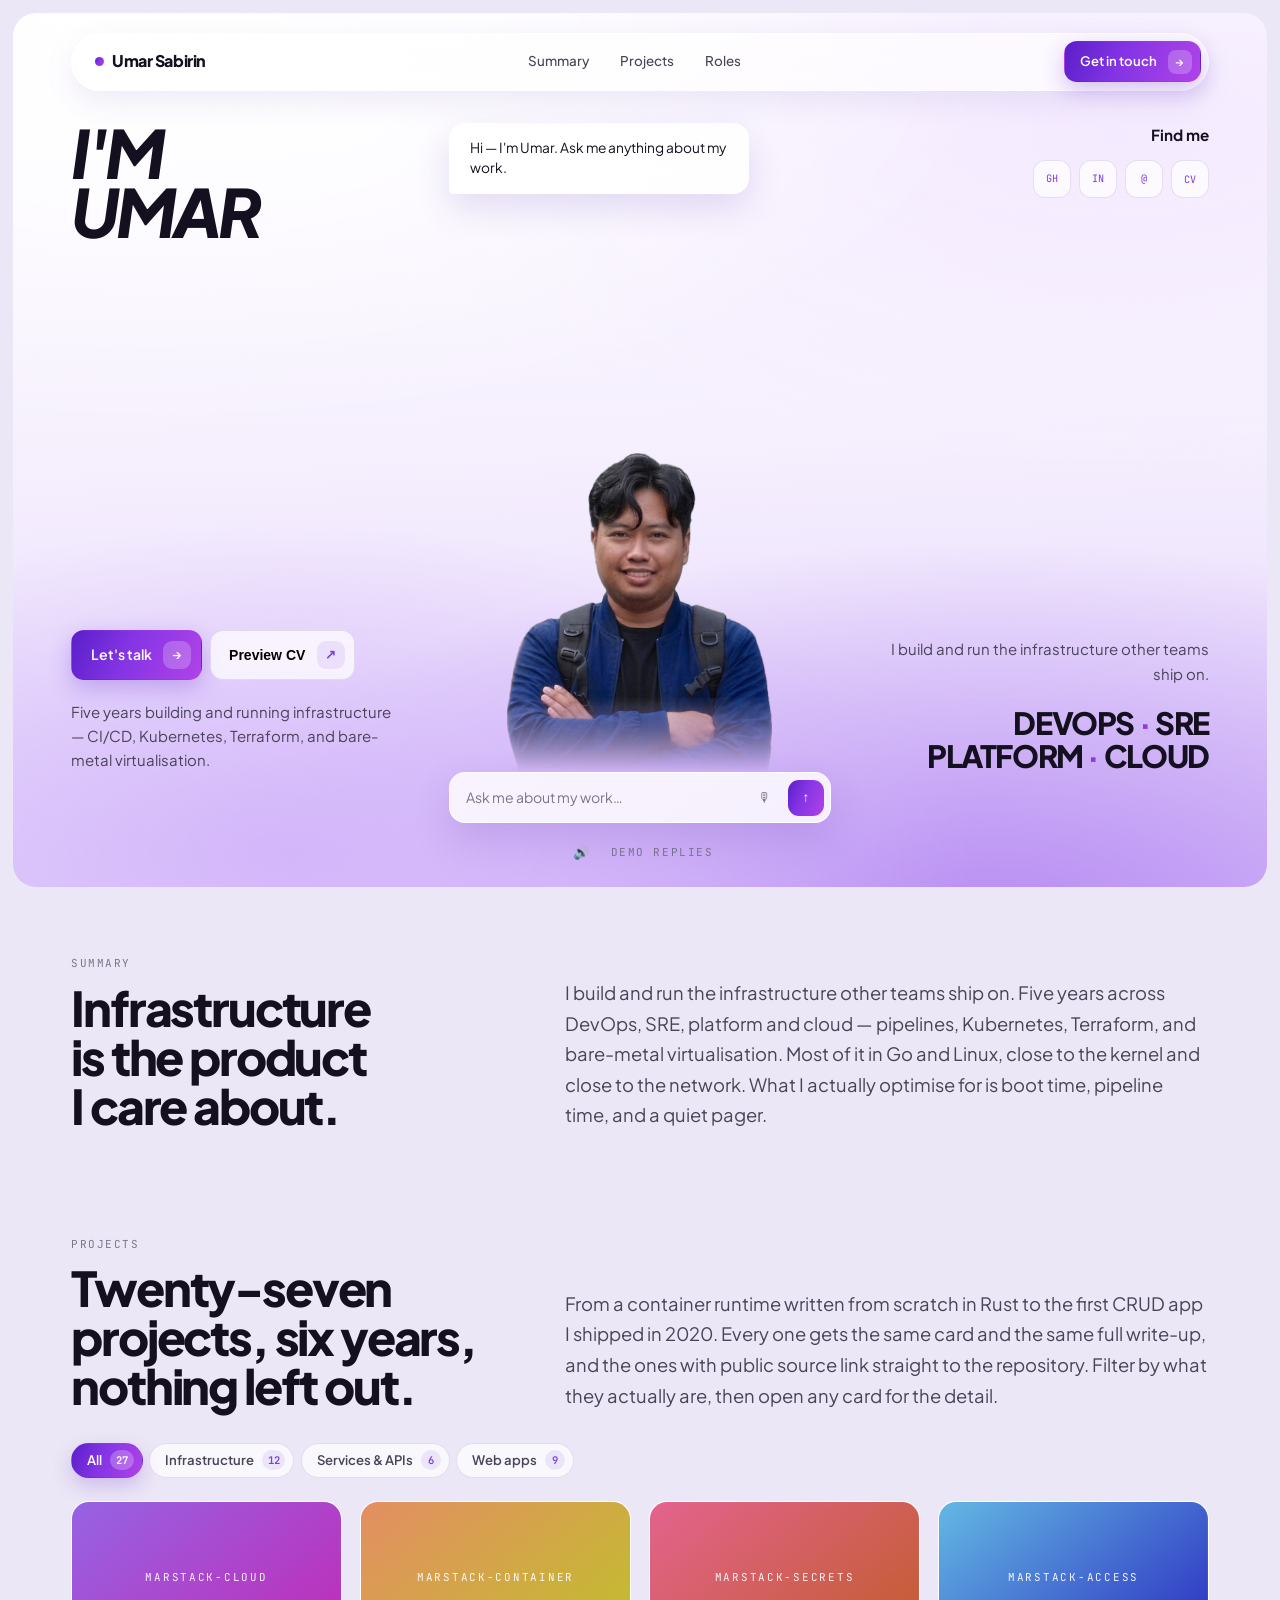
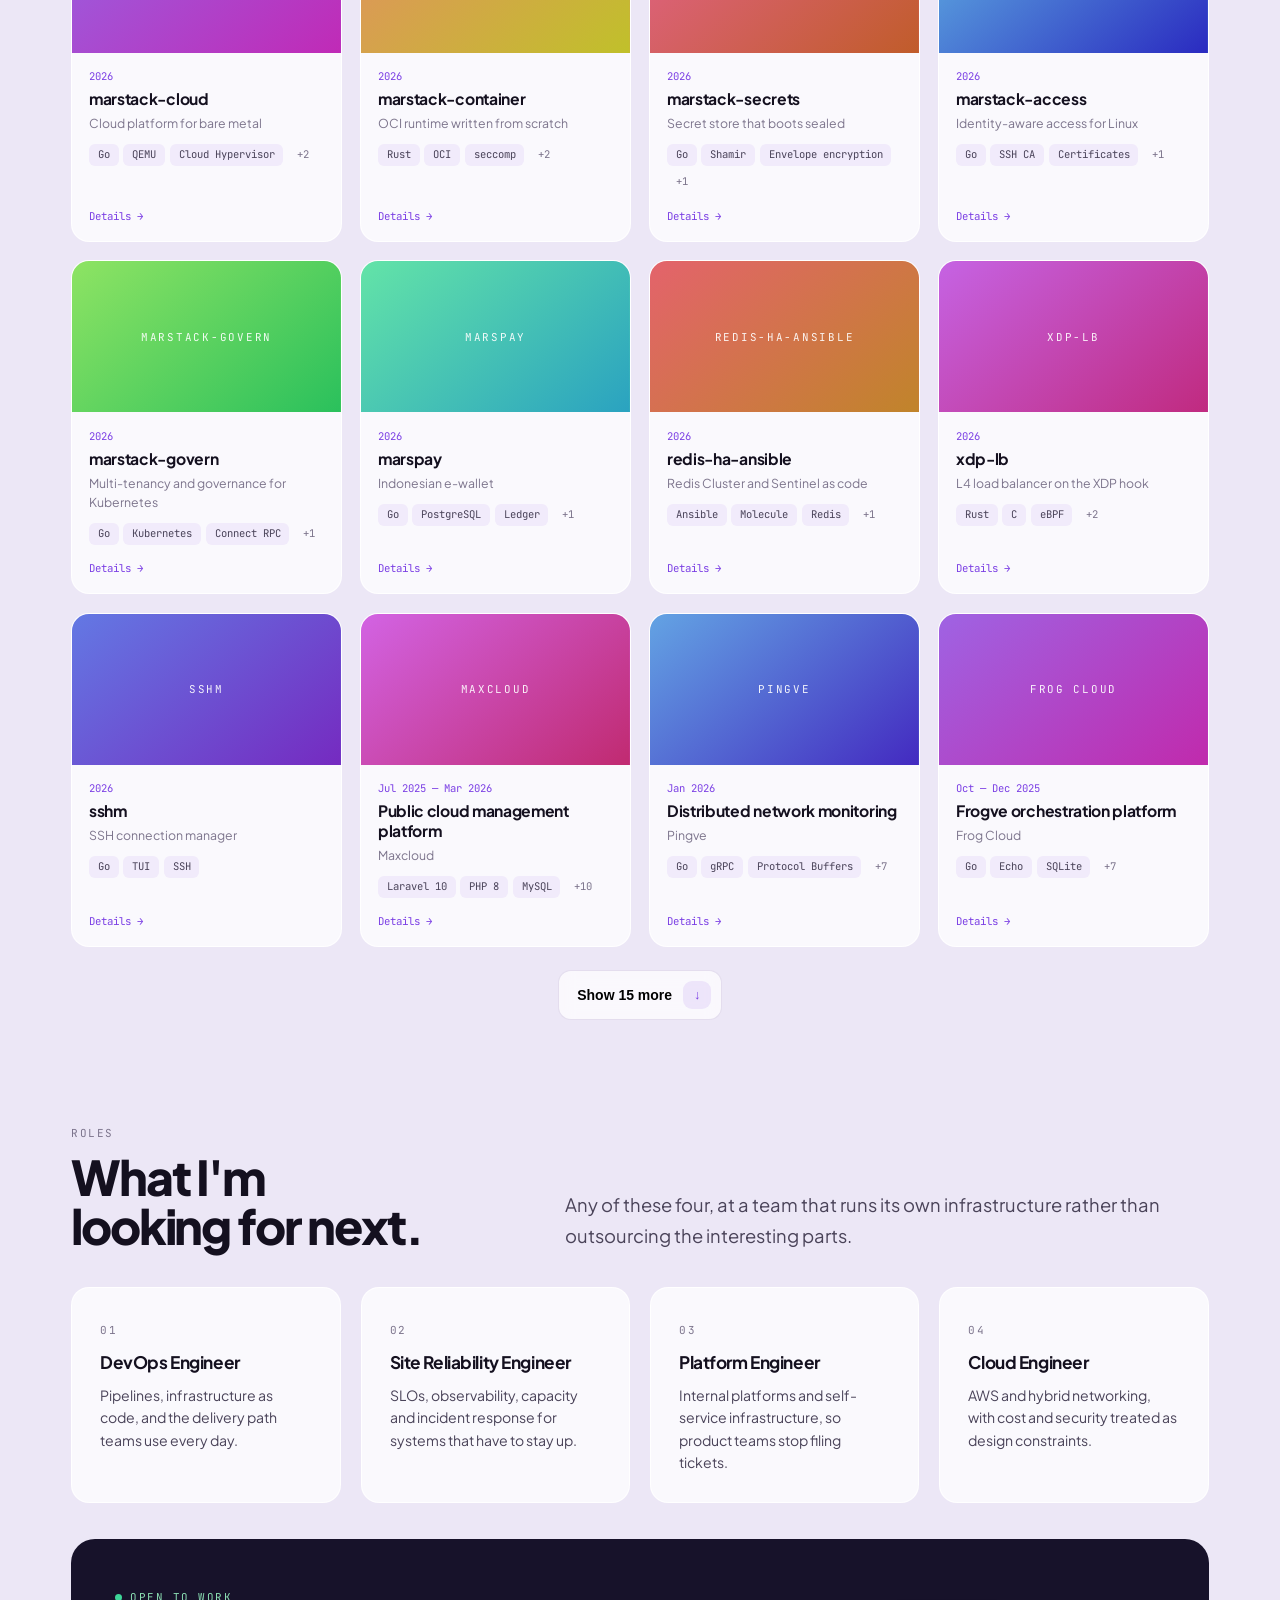
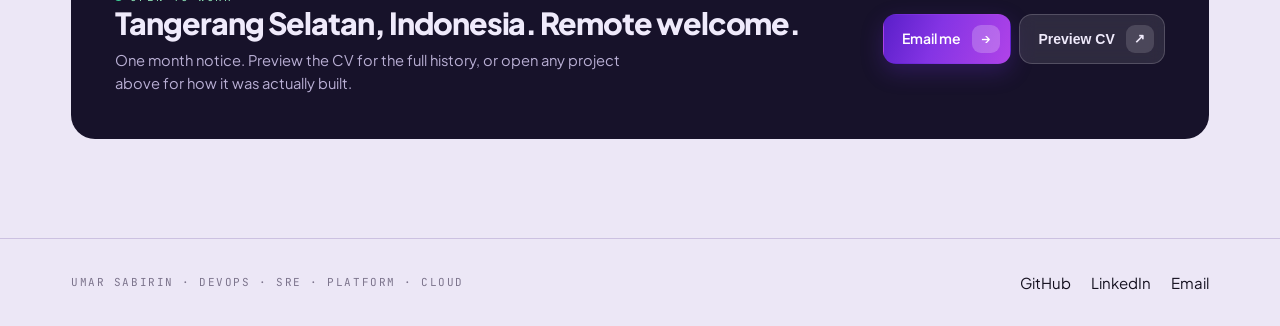
==== commit 8324ceb5: "feat: filter projects by what they are, and reveal the tail on demand The period filter said little " ====
--- a/index.html
+++ b/index.html
@@ -125,6 +125,10 @@
 @media(max-width:820px){.pgrid{grid-template-columns:repeat(2,minmax(0,1fr))}}
 @media(max-width:520px){.pgrid{grid-template-columns:1fr}}
 .pcard.out{display:none}
+.pmore{margin-top:clamp(1.1rem,2.5vh,1.6rem);display:flex;justify-content:center}
+.pmore[hidden]{display:none}
+.pmore .btn i{transition:transform .3s var(--ease)}
+.pmore .btn:hover i{transform:translateY(2px)}
 .pcard.pop{animation:pop .38s var(--ease) both}
 @keyframes pop{from{opacity:0;transform:translateY(12px) scale(.96)}}
 .pcard{cursor:pointer;display:flex;flex-direction:column;background:rgba(255,255,255,.74);
@@ -305,18 +309,18 @@
       <span class="micro">Projects</span>
       <h2>Twenty-seven projects, six years, nothing left out.</h2>
     </div>
-    <p class="lead">From a container runtime written from scratch in Rust to the first CRUD app I shipped in 2020. Every one gets the same card and the same full write-up, and the ones with public source link straight to the repository. Filter by period, then open any card for the detail.</p>
+    <p class="lead">From a container runtime written from scratch in Rust to the first CRUD app I shipped in 2020. Every one gets the same card and the same full write-up, and the ones with public source link straight to the repository. Filter by what they actually are, then open any card for the detail.</p>
   </div>
 
   <div class="filt" role="group" aria-label="Filter projects">
     <button type="button" class="fb is-on" data-f="all">All<i>27</i></button>
-    <button type="button" class="fb" data-f="a">2025 — 2026<i>18</i></button>
-    <button type="button" class="fb" data-f="b">2023 — 2024<i>4</i></button>
-    <button type="button" class="fb" data-f="c">2020 — 2021<i>5</i></button>
+    <button type="button" class="fb" data-f="infra">Infrastructure<i>12</i></button>
+    <button type="button" class="fb" data-f="svc">Services &amp; APIs<i>6</i></button>
+    <button type="button" class="fb" data-f="web">Web apps<i>9</i></button>
   </div>
 
   <div class="pgrid">
-    <article class="pcard" data-k="marstackcloud" data-era="a" data-oss="1" style="--hue:264" tabindex="0" role="button" aria-label="Open marstack-cloud">
+    <article class="pcard" data-k="marstackcloud" data-type="infra" style="--hue:264" tabindex="0" role="button" aria-label="Open marstack-cloud">
       <div class="cov" data-img="assets/proj/marstackcloud.png"><span>MARSTACK-CLOUD</span></div>
       <div class="pcb">
         <span class="p">2026</span>
@@ -326,7 +330,7 @@
       </div>
       <span class="more">Details <i>→</i></span>
     </article>
-    <article class="pcard" data-k="marstackcontainer" data-era="a" data-oss="1" style="--hue:20" tabindex="0" role="button" aria-label="Open marstack-container">
+    <article class="pcard" data-k="marstackcontainer" data-type="infra" style="--hue:20" tabindex="0" role="button" aria-label="Open marstack-container">
       <div class="cov" data-img="assets/proj/marstackcontainer.png"><span>MARSTACK-CONTAINER</span></div>
       <div class="pcb">
         <span class="p">2026</span>
@@ -336,7 +340,7 @@
       </div>
       <span class="more">Details <i>→</i></span>
     </article>
-    <article class="pcard" data-k="marstacksecrets" data-era="a" data-oss="1" style="--hue:340" tabindex="0" role="button" aria-label="Open marstack-secrets">
+    <article class="pcard" data-k="marstacksecrets" data-type="infra" style="--hue:340" tabindex="0" role="button" aria-label="Open marstack-secrets">
       <div class="cov" data-img="assets/proj/marstacksecrets.png"><span>MARSTACK-SECRETS</span></div>
       <div class="pcb">
         <span class="p">2026</span>
@@ -346,7 +350,7 @@
       </div>
       <span class="more">Details <i>→</i></span>
     </article>
-    <article class="pcard" data-k="marstackaccess" data-era="a" data-oss="1" style="--hue:200" tabindex="0" role="button" aria-label="Open marstack-access">
+    <article class="pcard" data-k="marstackaccess" data-type="infra" style="--hue:200" tabindex="0" role="button" aria-label="Open marstack-access">
       <div class="cov" data-img="assets/proj/marstackaccess.png"><span>MARSTACK-ACCESS</span></div>
       <div class="pcb">
         <span class="p">2026</span>
@@ -356,7 +360,7 @@
       </div>
       <span class="more">Details <i>→</i></span>
     </article>
-    <article class="pcard" data-k="marstackgovern" data-era="a" data-oss="1" style="--hue:100" tabindex="0" role="button" aria-label="Open marstack-govern">
+    <article class="pcard" data-k="marstackgovern" data-type="infra" style="--hue:100" tabindex="0" role="button" aria-label="Open marstack-govern">
       <div class="cov" data-img="assets/proj/marstackgovern.png"><span>MARSTACK-GOVERN</span></div>
       <div class="pcb">
         <span class="p">2026</span>
@@ -366,7 +370,7 @@
       </div>
       <span class="more">Details <i>→</i></span>
     </article>
-    <article class="pcard" data-k="marspay" data-era="a" data-oss="1" style="--hue:152" tabindex="0" role="button" aria-label="Open marspay">
+    <article class="pcard" data-k="marspay" data-type="svc" style="--hue:152" tabindex="0" role="button" aria-label="Open marspay">
       <div class="cov" data-img="assets/proj/marspay.png"><span>MARSPAY</span></div>
       <div class="pcb">
         <span class="p">2026</span>
@@ -376,7 +380,7 @@
       </div>
       <span class="more">Details <i>→</i></span>
     </article>
-    <article class="pcard" data-k="redisha" data-era="a" data-oss="1" style="--hue:356" tabindex="0" role="button" aria-label="Open redis-ha-ansible">
+    <article class="pcard" data-k="redisha" data-type="infra" style="--hue:356" tabindex="0" role="button" aria-label="Open redis-ha-ansible">
       <div class="cov" data-img="assets/proj/redisha.png"><span>REDIS-HA-ANSIBLE</span></div>
       <div class="pcb">
         <span class="p">2026</span>
@@ -386,7 +390,7 @@
       </div>
       <span class="more">Details <i>→</i></span>
     </article>
-    <article class="pcard" data-k="xdplb" data-era="a" data-oss="1" style="--hue:286" tabindex="0" role="button" aria-label="Open xdp-lb">
+    <article class="pcard" data-k="xdplb" data-type="infra" style="--hue:286" tabindex="0" role="button" aria-label="Open xdp-lb">
       <div class="cov" data-img="assets/proj/xdplb.png"><span>XDP-LB</span></div>
       <div class="pcb">
         <span class="p">2026</span>
@@ -396,7 +400,7 @@
       </div>
       <span class="more">Details <i>→</i></span>
     </article>
-    <article class="pcard" data-k="sshm" data-era="a" data-oss="1" style="--hue:230" tabindex="0" role="button" aria-label="Open sshm">
+    <article class="pcard" data-k="sshm" data-type="infra" style="--hue:230" tabindex="0" role="button" aria-label="Open sshm">
       <div class="cov" data-img="assets/proj/sshm.png"><span>SSHM</span></div>
       <div class="pcb">
         <span class="p">2026</span>
@@ -406,7 +410,7 @@
       </div>
       <span class="more">Details <i>→</i></span>
     </article>
-    <article class="pcard" data-k="maxcloud" data-era="a" style="--hue:292" tabindex="0" role="button" aria-label="Open Public cloud management platform">
+    <article class="pcard" data-k="maxcloud" data-type="infra" style="--hue:292" tabindex="0" role="button" aria-label="Open Public cloud management platform">
       <div class="cov" data-img="assets/proj/maxcloud.png"><span>MAXCLOUD</span></div>
       <div class="pcb">
         <span class="p">Jul 2025 — Mar 2026</span>
@@ -416,7 +420,7 @@
       </div>
       <span class="more">Details <i>→</i></span>
     </article>
-    <article class="pcard" data-k="pingve" data-era="a" style="--hue:210" tabindex="0" role="button" aria-label="Open Distributed network monitoring">
+    <article class="pcard" data-k="pingve" data-type="infra" style="--hue:210" tabindex="0" role="button" aria-label="Open Distributed network monitoring">
       <div class="cov" data-img="assets/proj/pingve.png"><span>PINGVE</span></div>
       <div class="pcb">
         <span class="p">Jan 2026</span>
@@ -426,7 +430,7 @@
       </div>
       <span class="more">Details <i>→</i></span>
     </article>
-    <article class="pcard" data-k="frogve" data-era="a" style="--hue:268" tabindex="0" role="button" aria-label="Open Frogve orchestration platform">
+    <article class="pcard" data-k="frogve" data-type="infra" style="--hue:268" tabindex="0" role="button" aria-label="Open Frogve orchestration platform">
       <div class="cov" data-img="assets/proj/frogve.png"><span>FROG CLOUD</span></div>
       <div class="pcb">
         <span class="p">Oct — Dec 2025</span>
@@ -436,7 +440,7 @@
       </div>
       <span class="more">Details <i>→</i></span>
     </article>
-    <article class="pcard" data-k="onmeeting" data-era="a" style="--hue:248" tabindex="0" role="button" aria-label="Open Enterprise video conferencing">
+    <article class="pcard" data-k="onmeeting" data-type="svc" style="--hue:248" tabindex="0" role="button" aria-label="Open Enterprise video conferencing">
       <div class="cov" data-img="assets/proj/onmeeting.png"><span>ONMEETING</span></div>
       <div class="pcb">
         <span class="p">Dec 2025</span>
@@ -446,7 +450,7 @@
       </div>
       <span class="more">Details <i>→</i></span>
     </article>
-    <article class="pcard" data-k="aegis" data-era="a" data-oss="1" style="--hue:44" tabindex="0" role="button" aria-label="Open Aegis">
+    <article class="pcard" data-k="aegis" data-type="infra" style="--hue:44" tabindex="0" role="button" aria-label="Open Aegis">
       <div class="cov" data-img="assets/proj/aegis.png"><span>AEGIS</span></div>
       <div class="pcb">
         <span class="p">2025</span>
@@ -456,7 +460,7 @@
       </div>
       <span class="more">Details <i>→</i></span>
     </article>
-    <article class="pcard" data-k="mockpilot" data-era="a" data-oss="1" style="--hue:180" tabindex="0" role="button" aria-label="Open mock-pilot">
+    <article class="pcard" data-k="mockpilot" data-type="svc" style="--hue:180" tabindex="0" role="button" aria-label="Open mock-pilot">
       <div class="cov" data-img="assets/proj/mockpilot.png"><span>MOCK-PILOT</span></div>
       <div class="pcb">
         <span class="p">2025</span>
@@ -466,7 +470,7 @@
       </div>
       <span class="more">Details <i>→</i></span>
     </article>
-    <article class="pcard" data-k="jobboard" data-oss="1" data-era="a" style="--hue:320" tabindex="0" role="button" aria-label="Open Job board with search and real-time chat">
+    <article class="pcard" data-k="jobboard" data-type="svc" style="--hue:320" tabindex="0" role="button" aria-label="Open Job board with search and real-time chat">
       <div class="cov" data-img="assets/proj/jobboard.png"><span>THREE SERVICES</span></div>
       <div class="pcb">
         <span class="p">May — Jun 2025</span>
@@ -476,7 +480,7 @@
       </div>
       <span class="more">Details <i>→</i></span>
     </article>
-    <article class="pcard" data-k="benchmark" data-oss="1" data-era="a" style="--hue:180" tabindex="0" role="button" aria-label="Open Benchmarking execution strategies">
+    <article class="pcard" data-k="benchmark" data-type="svc" style="--hue:180" tabindex="0" role="button" aria-label="Open Benchmarking execution strategies">
       <div class="cov" data-img="assets/proj/benchmark.png"><span>SPRING BOOT</span></div>
       <div class="pcb">
         <span class="p">Jun 2025</span>
@@ -486,7 +490,7 @@
       </div>
       <span class="more">Details <i>→</i></span>
     </article>
-    <article class="pcard" data-k="finance" data-oss="1" data-era="a" style="--hue:150" tabindex="0" role="button" aria-label="Open Personal Finance Tracker API">
+    <article class="pcard" data-k="finance" data-type="svc" style="--hue:150" tabindex="0" role="button" aria-label="Open Personal Finance Tracker API">
       <div class="cov" data-img="assets/proj/finance.png"><span>REST API</span></div>
       <div class="pcb">
         <span class="p">May 2025</span>
@@ -496,7 +500,7 @@
       </div>
       <span class="more">Details <i>→</i></span>
     </article>
-    <article class="pcard" data-k="student" data-era="b" style="--hue:276" tabindex="0" role="button" aria-label="Open Student Management Information System">
+    <article class="pcard" data-k="student" data-type="web" style="--hue:276" tabindex="0" role="button" aria-label="Open Student Management Information System">
       <div class="cov" data-img="assets/proj/student.png"><span>THESIS PROJECT</span></div>
       <div class="pcb">
         <span class="p">May 2024 — Apr 2025</span>
@@ -506,7 +510,7 @@
       </div>
       <span class="more">Details <i>→</i></span>
     </article>
-    <article class="pcard" data-k="inventory" data-era="b" style="--hue:30" tabindex="0" role="button" aria-label="Open Inventory Management System">
+    <article class="pcard" data-k="inventory" data-type="web" style="--hue:30" tabindex="0" role="button" aria-label="Open Inventory Management System">
       <div class="cov" data-img="assets/proj/inventory.png"><span>WEB AND DESKTOP</span></div>
       <div class="pcb">
         <span class="p">Mar 2024 — Feb 2025</span>
@@ -516,7 +520,7 @@
       </div>
       <span class="more">Details <i>→</i></span>
     </article>
-    <article class="pcard" data-k="smis" data-era="b" style="--hue:200" tabindex="0" role="button" aria-label="Open Ship Management Information System">
+    <article class="pcard" data-k="smis" data-type="web" style="--hue:200" tabindex="0" role="button" aria-label="Open Ship Management Information System">
       <div class="cov" data-img="assets/proj/smis.png"><span>MARITIME OPERATIONS</span></div>
       <div class="pcb">
         <span class="p">Sep — Oct 2024</span>
@@ -526,7 +530,7 @@
       </div>
       <span class="more">Details <i>→</i></span>
     </article>
-    <article class="pcard" data-k="garamqu" data-era="b" style="--hue:340" tabindex="0" role="button" aria-label="Open Salt Production Tracking, GaramQu">
+    <article class="pcard" data-k="garamqu" data-type="web" style="--hue:340" tabindex="0" role="button" aria-label="Open Salt Production Tracking, GaramQu">
       <div class="cov" data-img="assets/proj/garamqu.png"><span>UNIVERSITAS HASANUDDIN</span></div>
       <div class="pcb">
         <span class="p">Aug 2023 — Apr 2024</span>
@@ -536,7 +540,7 @@
       </div>
       <span class="more">Details <i>→</i></span>
     </article>
-    <article class="pcard" data-k="siakad" data-oss="1" data-era="c" style="--hue:96" tabindex="0" role="button" aria-label="Open Academic Management System">
+    <article class="pcard" data-k="siakad" data-type="web" style="--hue:96" tabindex="0" role="button" aria-label="Open Academic Management System">
       <div class="cov" data-img="assets/proj/siakad.png"><span>SIAKAD</span></div>
       <div class="pcb">
         <span class="p">Feb — Mar 2021</span>
@@ -546,7 +550,7 @@
       </div>
       <span class="more">Details <i>→</i></span>
     </article>
-    <article class="pcard" data-k="laundry" data-era="c" style="--hue:190" tabindex="0" role="button" aria-label="Open Laundry Management System">
+    <article class="pcard" data-k="laundry" data-type="web" style="--hue:190" tabindex="0" role="button" aria-label="Open Laundry Management System">
       <div class="cov" data-img="assets/proj/laundry.png"><span>ADMIN, EMPLOYEE AND CUSTOMER ROLES</span></div>
       <div class="pcb">
         <span class="p">Sep 2020</span>
@@ -556,7 +560,7 @@
       </div>
       <span class="more">Details <i>→</i></span>
     </article>
-    <article class="pcard" data-k="company" data-era="c" style="--hue:52" tabindex="0" role="button" aria-label="Open Company Profile Management System">
+    <article class="pcard" data-k="company" data-type="web" style="--hue:52" tabindex="0" role="button" aria-label="Open Company Profile Management System">
       <div class="cov" data-img="assets/proj/company.png"><span>CMS</span></div>
       <div class="pcb">
         <span class="p">May — Sep 2020</span>
@@ -566,7 +570,7 @@
       </div>
       <span class="more">Details <i>→</i></span>
     </article>
-    <article class="pcard" data-k="blog" data-era="c" style="--hue:14" tabindex="0" role="button" aria-label="Open Blog Management System">
+    <article class="pcard" data-k="blog" data-type="web" style="--hue:14" tabindex="0" role="button" aria-label="Open Blog Management System">
       <div class="cov" data-img="assets/proj/blog.png"><span>CMS</span></div>
       <div class="pcb">
         <span class="p">Apr — Jul 2020</span>
@@ -576,7 +580,7 @@
       </div>
       <span class="more">Details <i>→</i></span>
     </article>
-    <article class="pcard" data-k="lms" data-era="c" style="--hue:232" tabindex="0" role="button" aria-label="Open Learning Management System">
+    <article class="pcard" data-k="lms" data-type="web" style="--hue:232" tabindex="0" role="button" aria-label="Open Learning Management System">
       <div class="cov" data-img="assets/proj/lms.png"><span>IDEOO ACADEMY</span></div>
       <div class="pcb">
         <span class="p">Feb — Jul 2020</span>
@@ -587,6 +591,8 @@
       <span class="more">Details <i>→</i></span>
     </article>
   </div>
+
+  <div class="pmore"><button type="button" class="btn btn--g" data-more>Show all <i>↓</i></button></div>
 
   <div class="pcd" data-d="marstackcloud" hidden>
     <span class="p">2026</span>
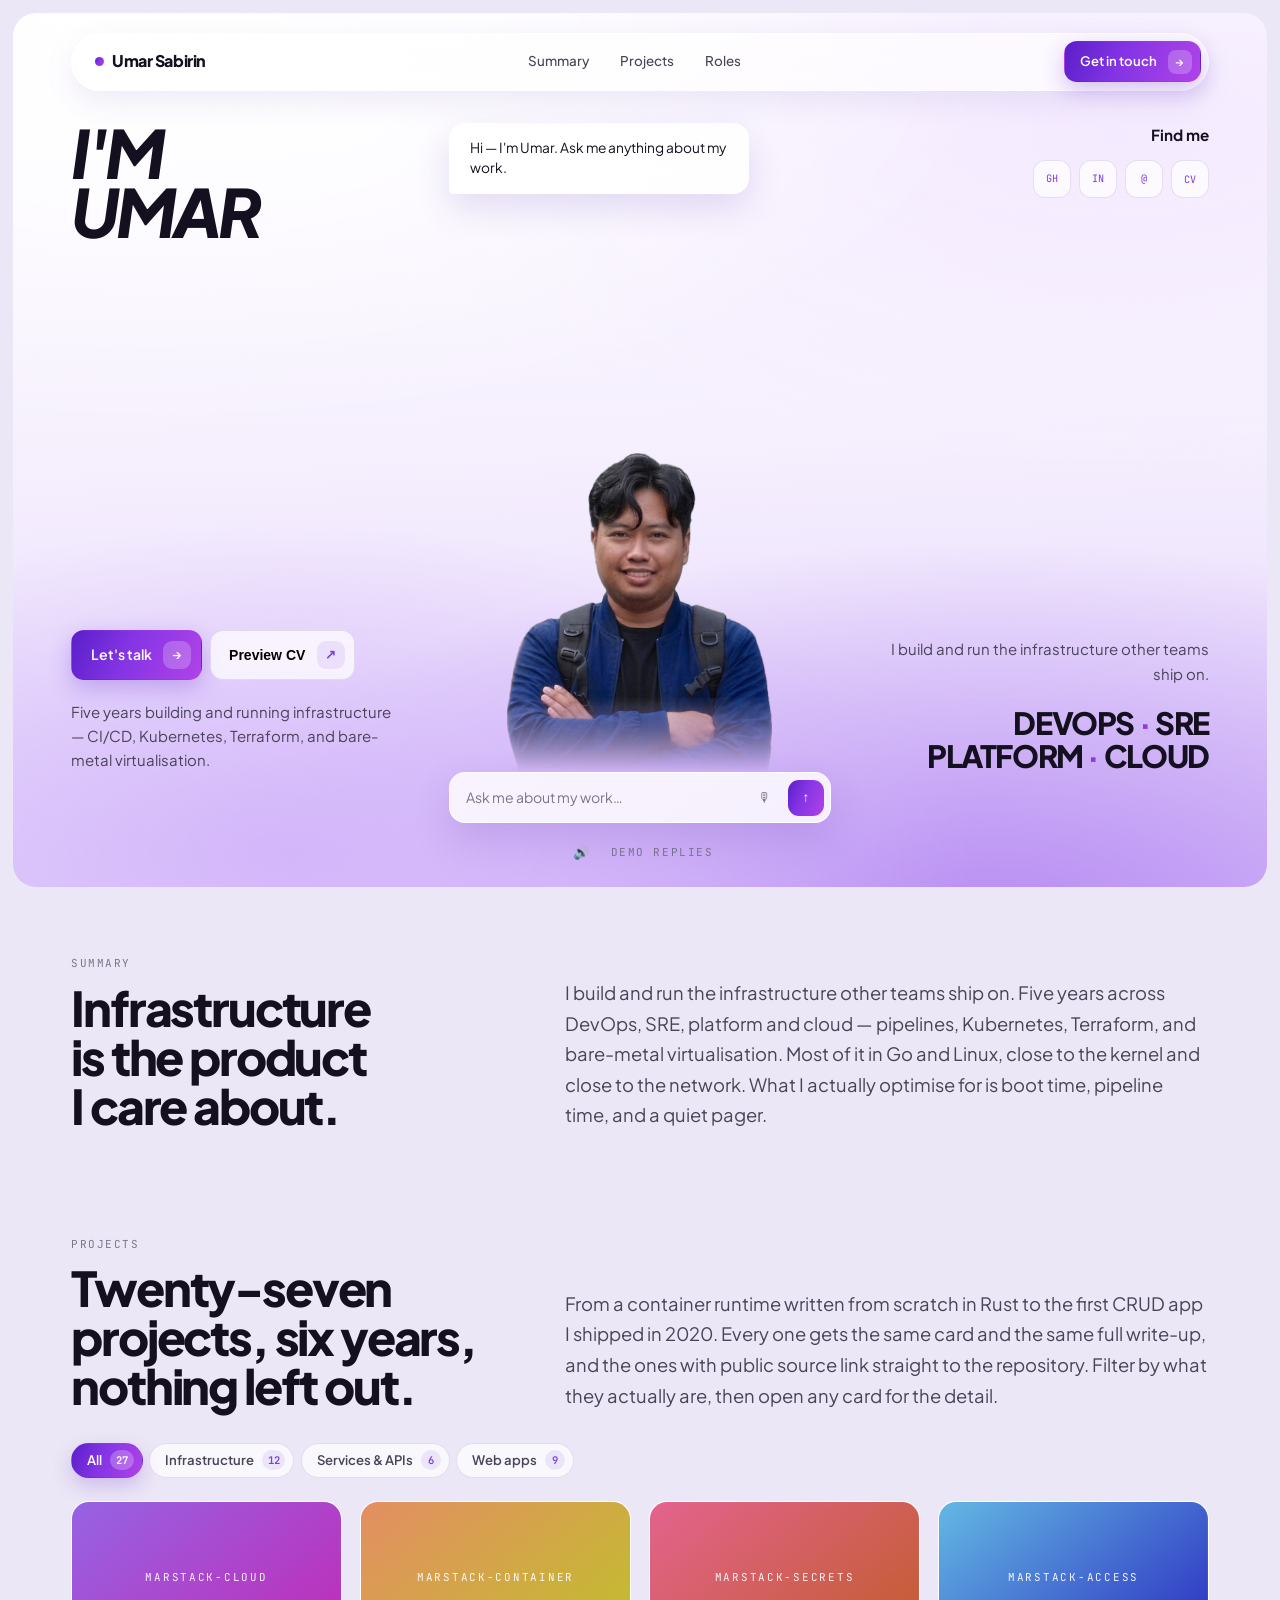
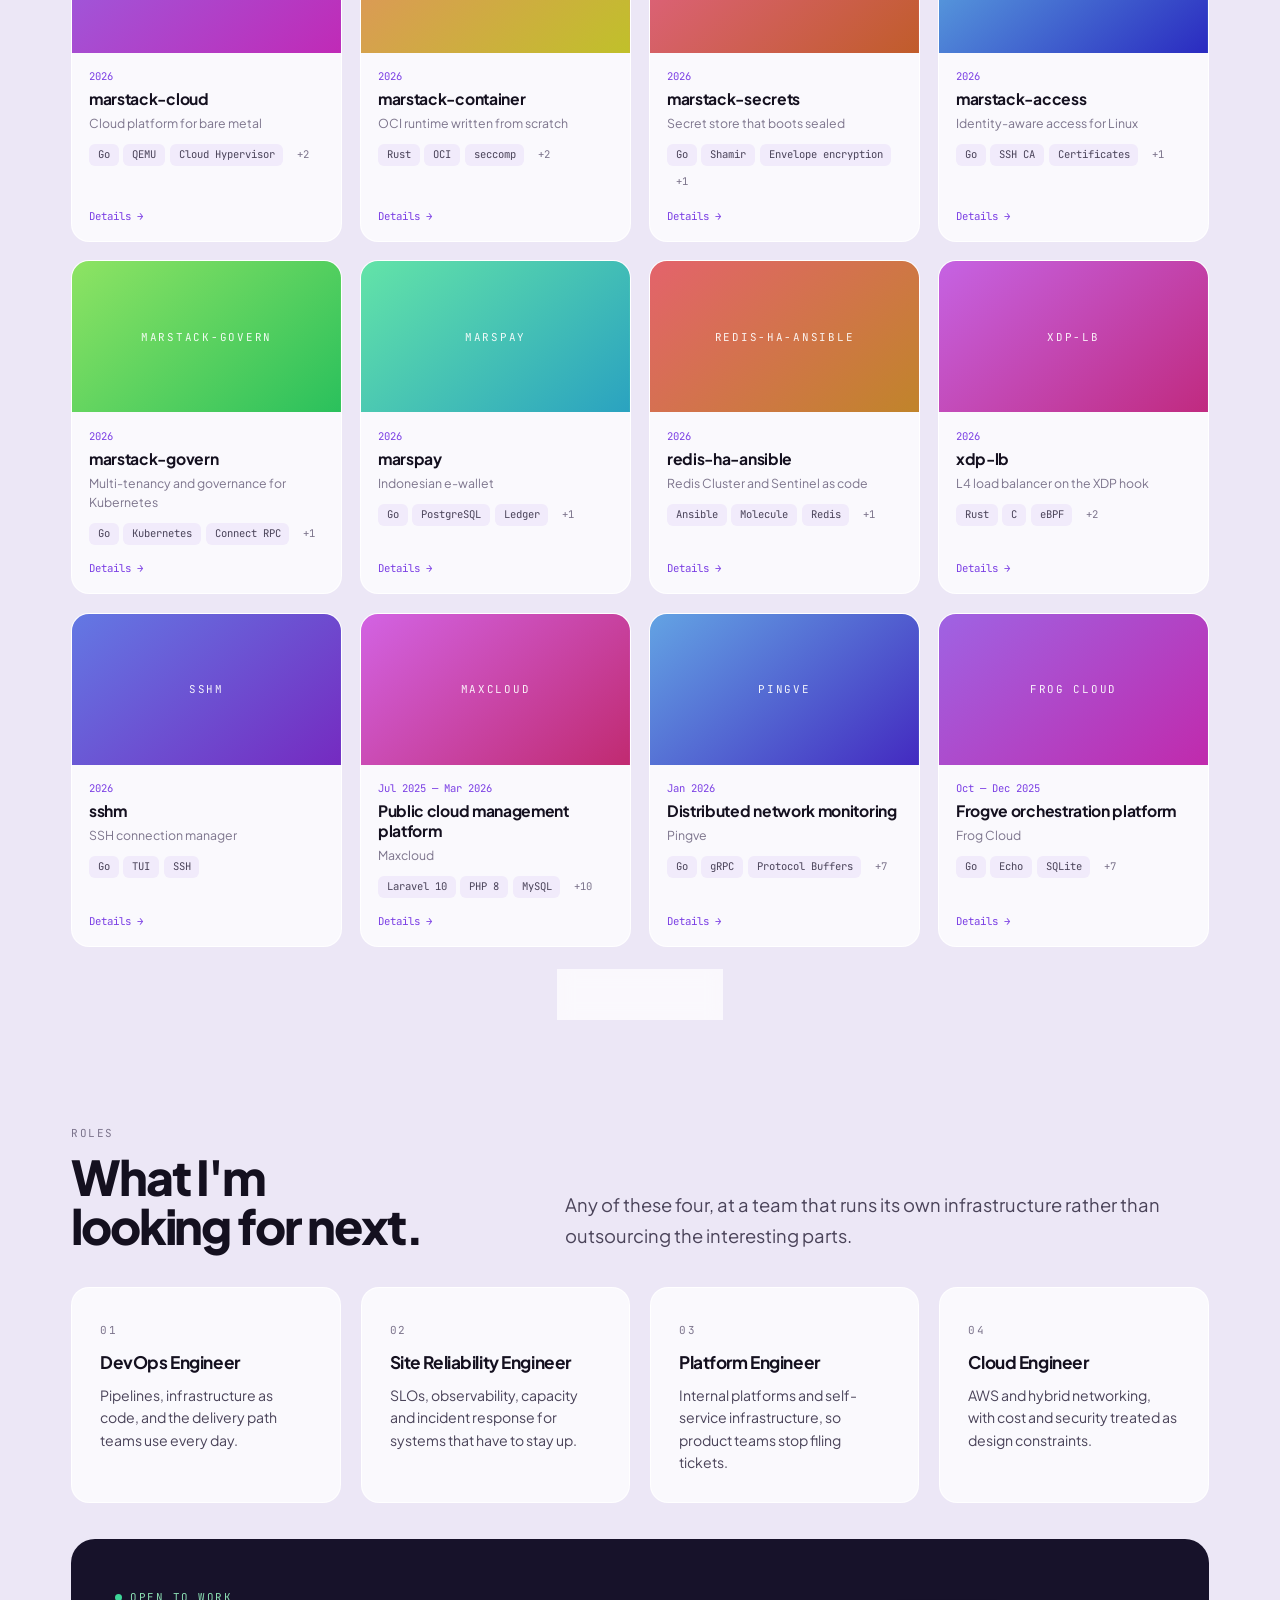
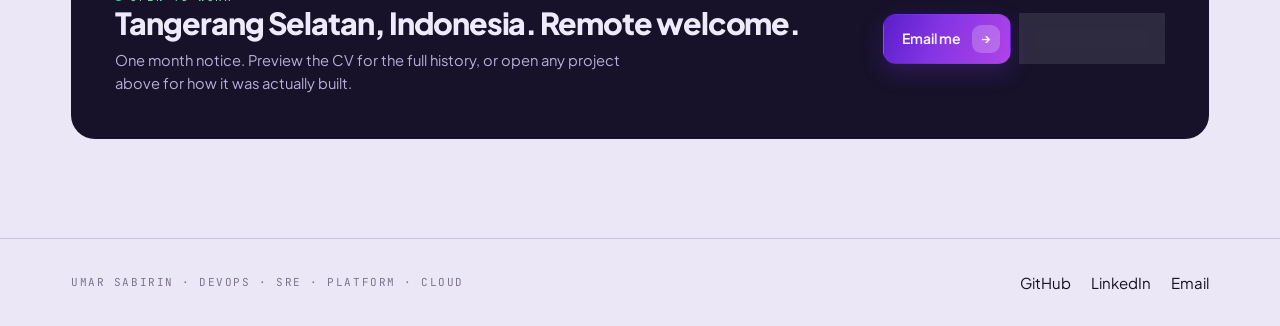
==== commit 8972f201: "fix: hide the Show more button until JavaScript arms it With JavaScript disabled every card renders " ====
--- a/index.html
+++ b/index.html
@@ -592,7 +592,7 @@
     </article>
   </div>
 
-  <div class="pmore"><button type="button" class="btn btn--g" data-more>Show all <i>↓</i></button></div>
+  <div class="pmore" hidden><button type="button" class="btn btn--g" data-more>Show more <i>↓</i></button></div>
 
   <div class="pcd" data-d="marstackcloud" hidden>
     <span class="p">2026</span>
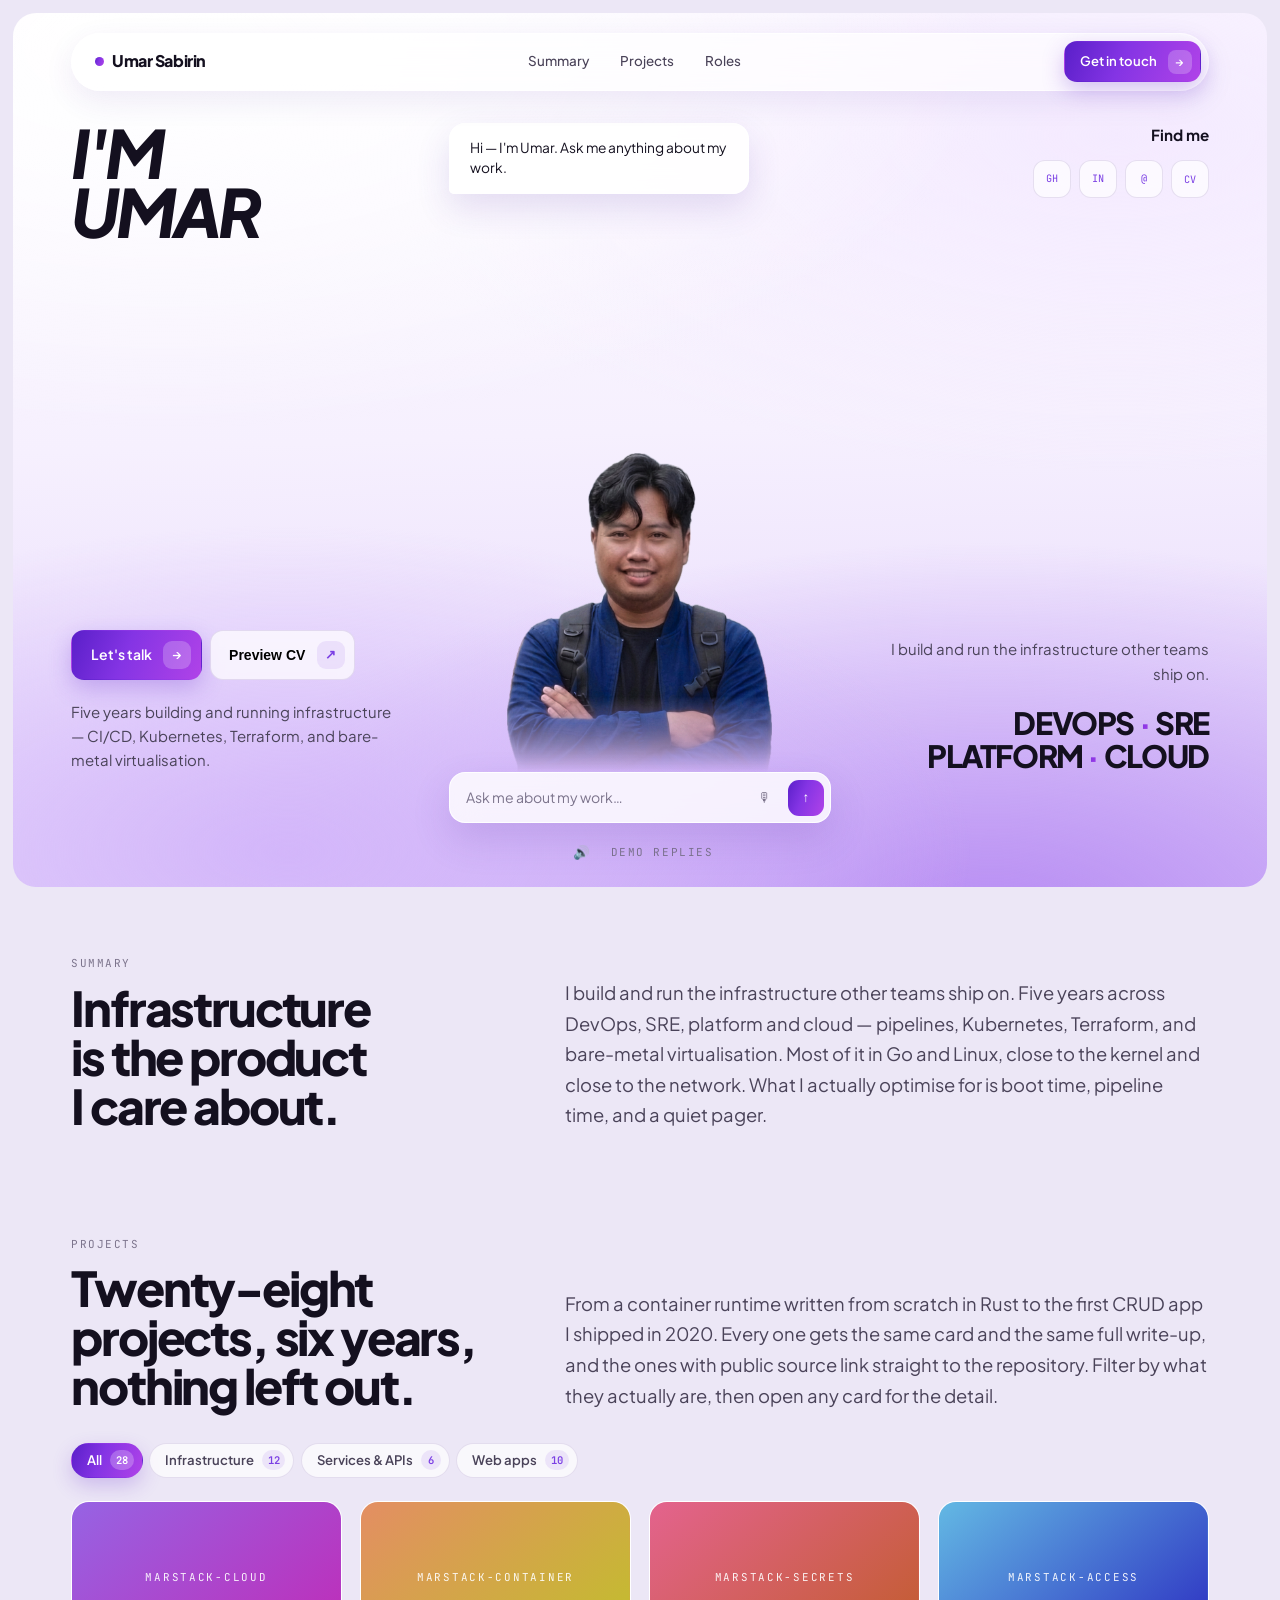
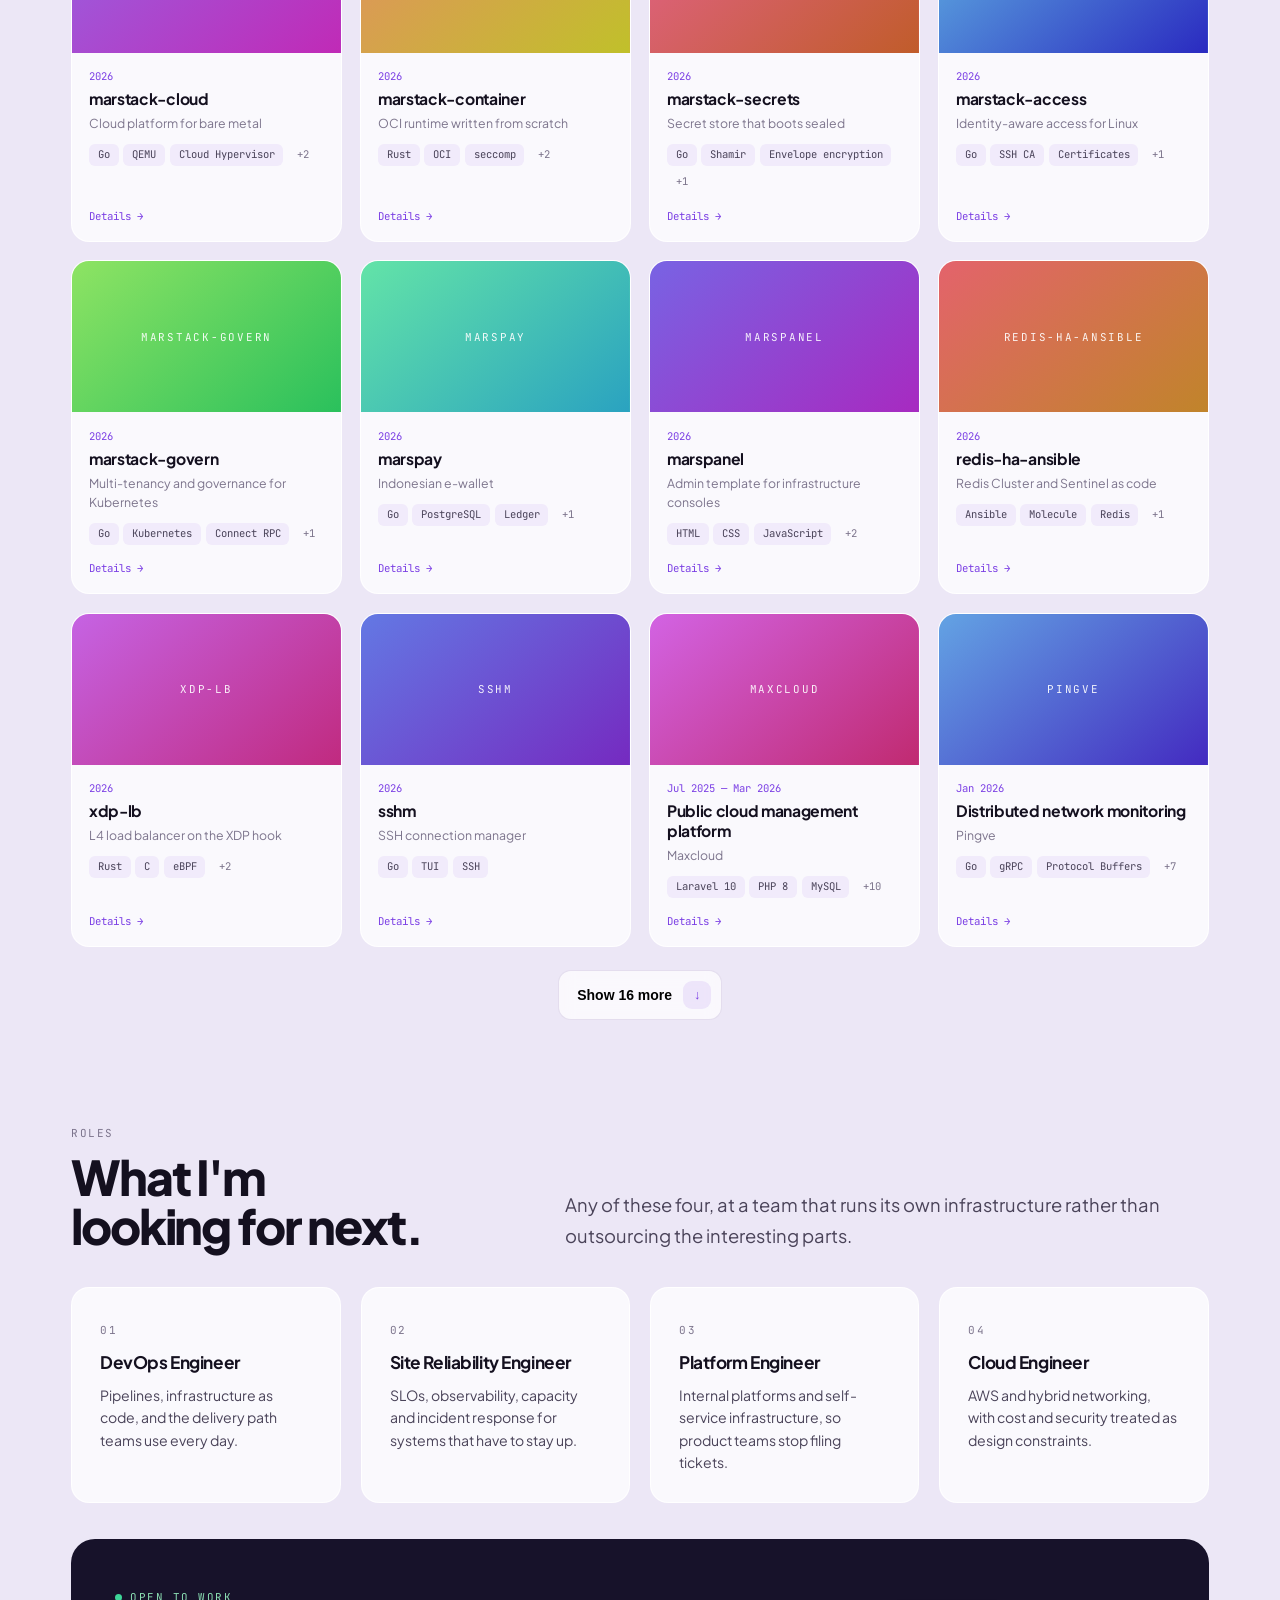
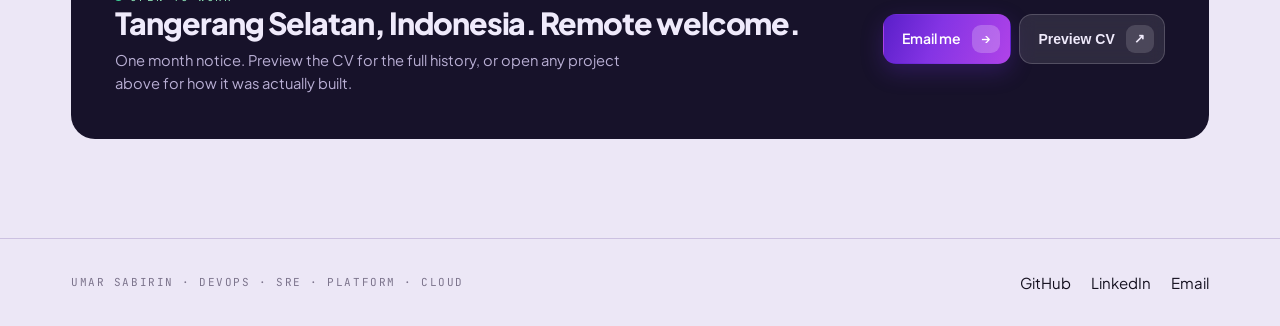
==== commit 82654856: "feat: add marspanel to projects Admin template for infrastructure consoles, the first front-end piec" ====
--- a/index.html
+++ b/index.html
@@ -307,16 +307,16 @@
   <div class="shead">
     <div>
       <span class="micro">Projects</span>
-      <h2>Twenty-seven projects, six years, nothing left out.</h2>
+      <h2>Twenty-eight projects, six years, nothing left out.</h2>
     </div>
     <p class="lead">From a container runtime written from scratch in Rust to the first CRUD app I shipped in 2020. Every one gets the same card and the same full write-up, and the ones with public source link straight to the repository. Filter by what they actually are, then open any card for the detail.</p>
   </div>
 
   <div class="filt" role="group" aria-label="Filter projects">
-    <button type="button" class="fb is-on" data-f="all">All<i>27</i></button>
+    <button type="button" class="fb is-on" data-f="all">All<i>28</i></button>
     <button type="button" class="fb" data-f="infra">Infrastructure<i>12</i></button>
     <button type="button" class="fb" data-f="svc">Services &amp; APIs<i>6</i></button>
-    <button type="button" class="fb" data-f="web">Web apps<i>9</i></button>
+    <button type="button" class="fb" data-f="web">Web apps<i>10</i></button>
   </div>
 
   <div class="pgrid">
@@ -377,6 +377,16 @@
         <h3>marspay</h3>
         <span class="l">Indonesian e-wallet</span>
         <ul class="stk"><li>Go</li><li>PostgreSQL</li><li>Ledger</li><li class="mo">+1</li></ul>
+      </div>
+      <span class="more">Details <i>→</i></span>
+    </article>
+    <article class="pcard" data-k="marspanel" data-type="web" style="--hue:250" tabindex="0" role="button" aria-label="Open marspanel">
+      <div class="cov" data-img="assets/proj/marspanel.png"><span>MARSPANEL</span></div>
+      <div class="pcb">
+        <span class="p">2026</span>
+        <h3>marspanel</h3>
+        <span class="l">Admin template for infrastructure consoles</span>
+        <ul class="stk"><li>HTML</li><li>CSS</li><li>JavaScript</li><li class="mo">+2</li></ul>
       </div>
       <span class="more">Details <i>→</i></span>
     </article>
@@ -664,6 +674,18 @@
         <li>Real-time risk holdback that withholds part of a payout while a transaction still looks risky.</li>
         <li>Payment rails are simulated on purpose — operating the real ones in Indonesia requires a PJP licence.</li>
         <li>Double-entry ledger underneath, because a wallet that cannot reconcile is not a wallet.</li>
+    </ul>
+  </div>
+  <div class="pcd" data-d="marspanel" hidden>
+    <span class="p">2026</span>
+    <h3>marspanel</h3>
+    <span class="l">Admin template for infrastructure consoles</span><a class="gpa gpa--l" href="https://github.com/umars28/marspanel">GitHub ↗</a><a class="gpa" href="https://umars28.github.io/marspanel/">Live demo ↗</a>
+    <ul class="stk"><li>HTML</li><li>CSS</li><li>JavaScript</li><li>SVG</li><li>WCAG</li></ul>
+    <ul class="bl">
+        <li>Draws the states every other admin template skips: a failed instance, a volume stuck detaching, a quota at 92%, a cluster no longer N+1.</li>
+        <li>Six status colours behind one class, read by pills, banners, calendar events, log lines and charts alike — one vocabulary instead of one palette per component.</li>
+        <li>Ships 38 pages and 342 classes with zero runtime dependencies: no webfont, no icon CDN, no chart library, so it renders identically on an air-gapped node.</li>
+        <li>The build measures every colour pair against its real composited backdrop and fails below WCAG AA. The first audit failed 16 of 54; all 54 pass.</li>
     </ul>
   </div>
   <div class="pcd" data-d="redisha" hidden>
